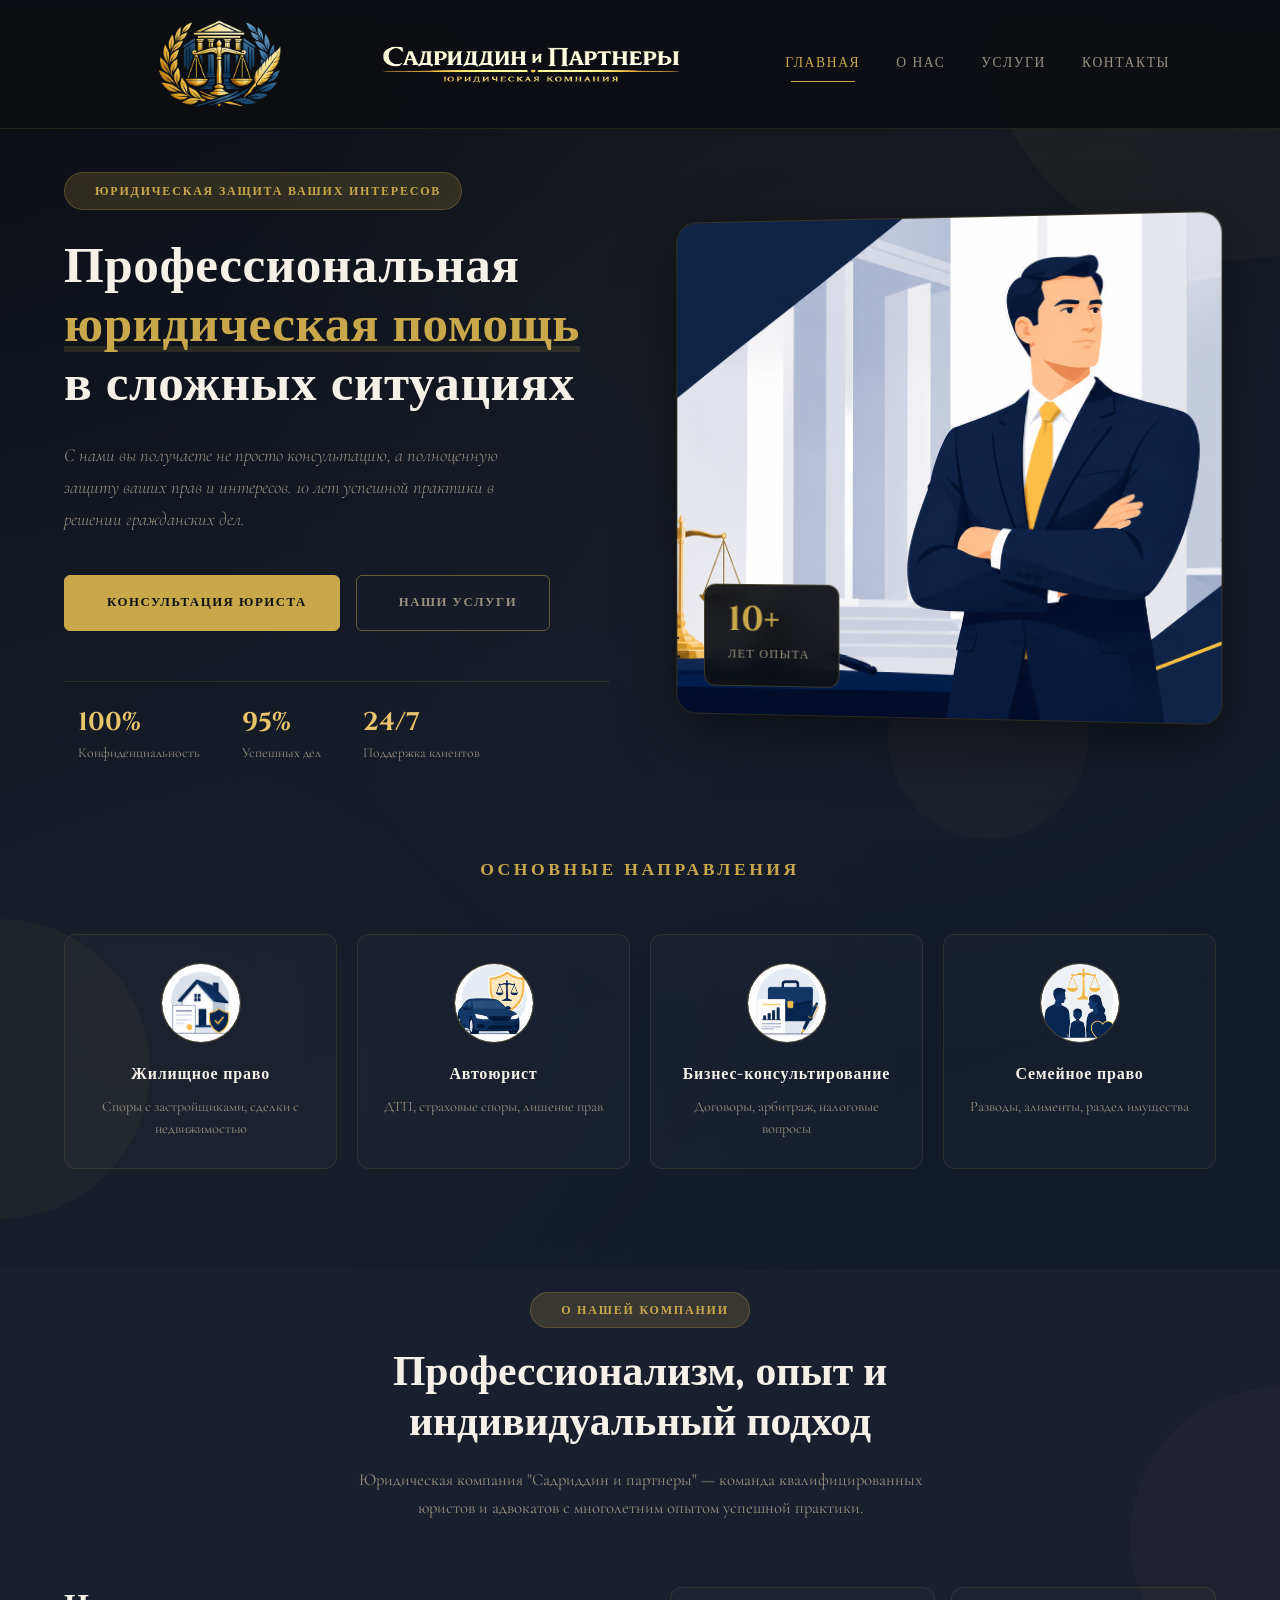
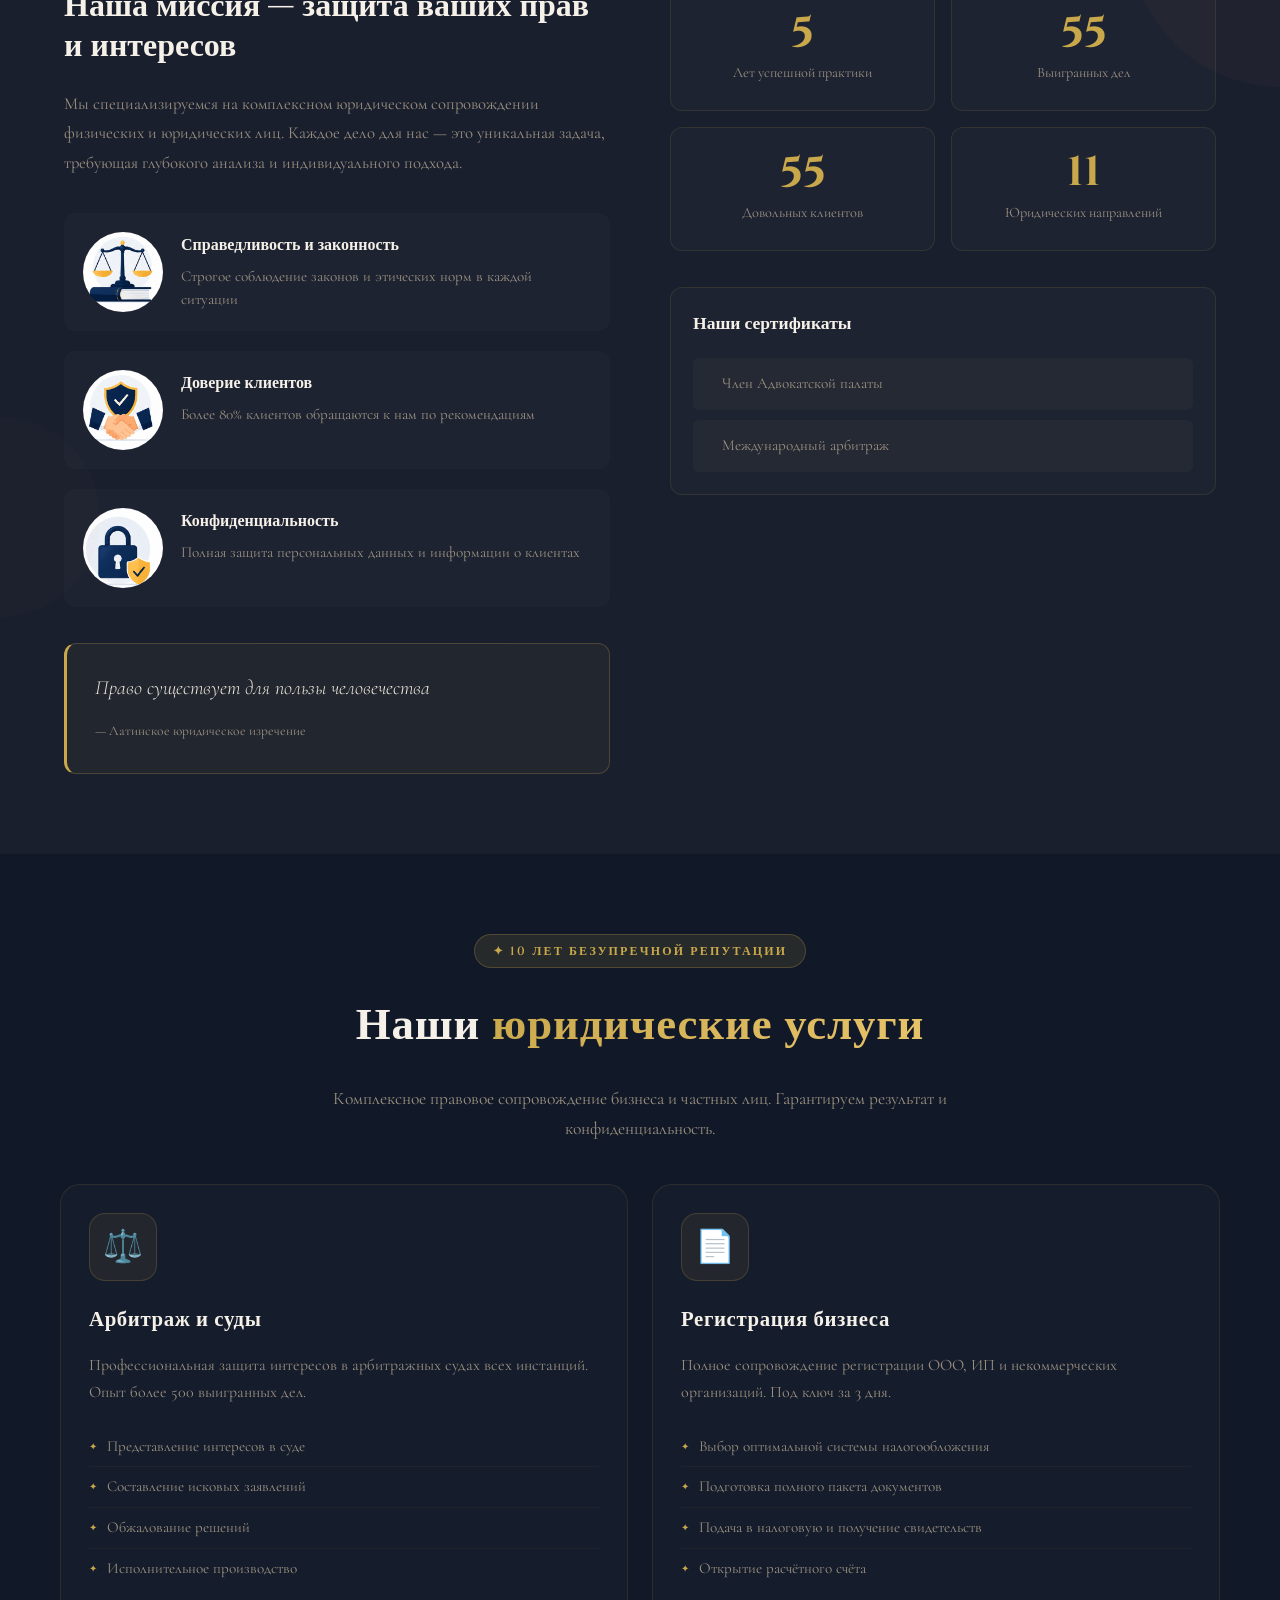
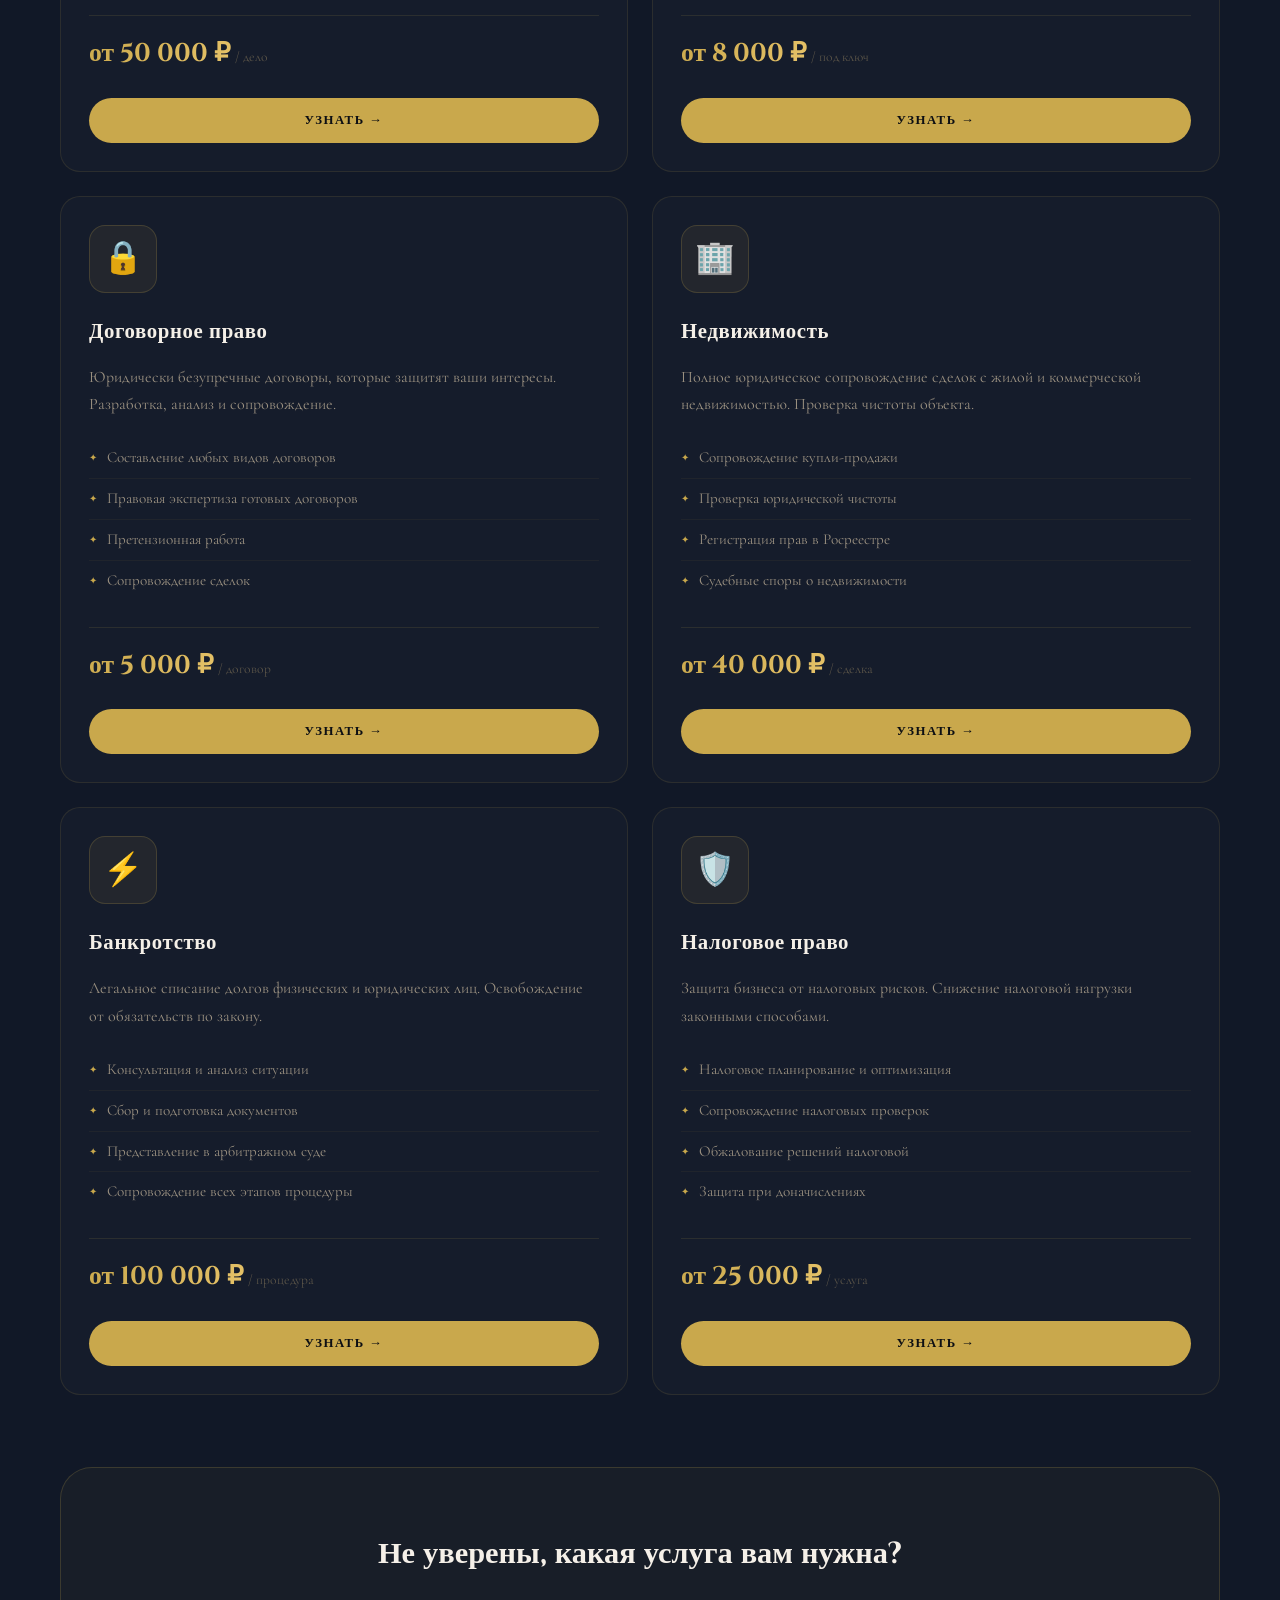
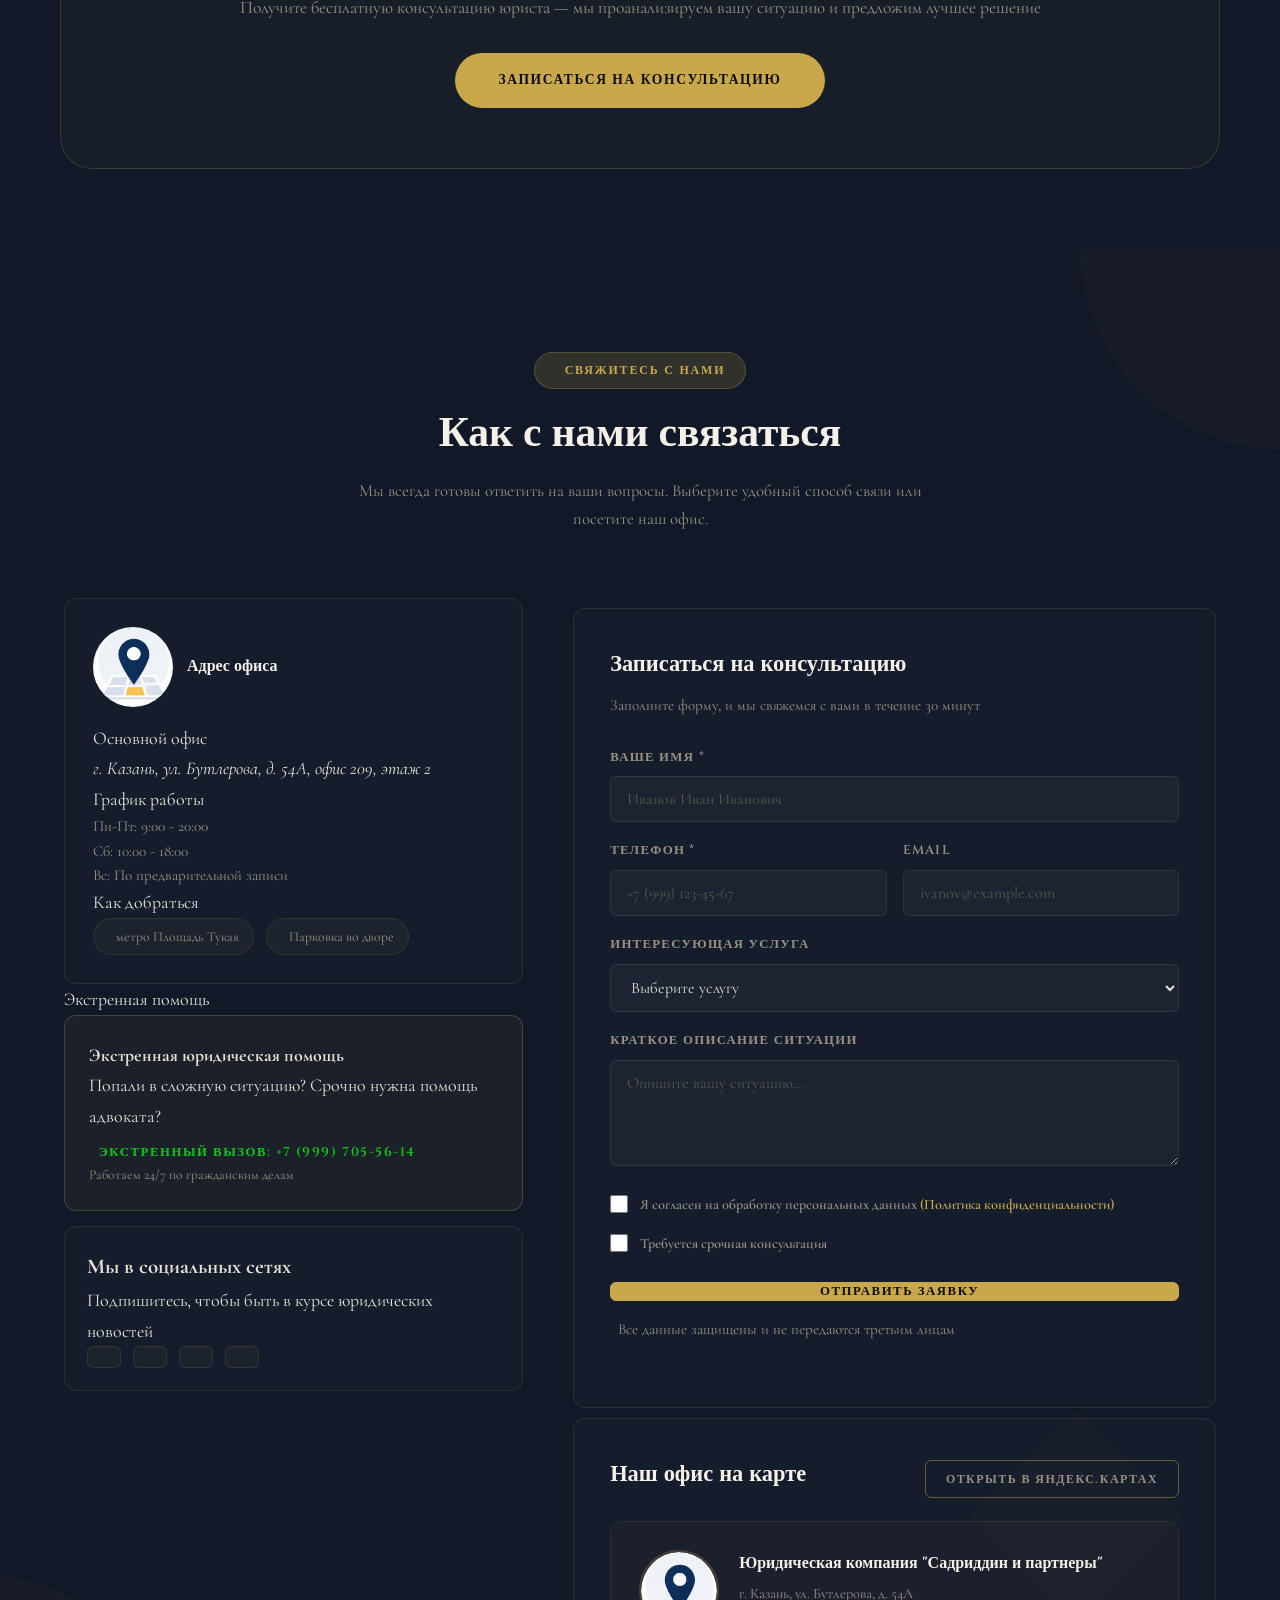
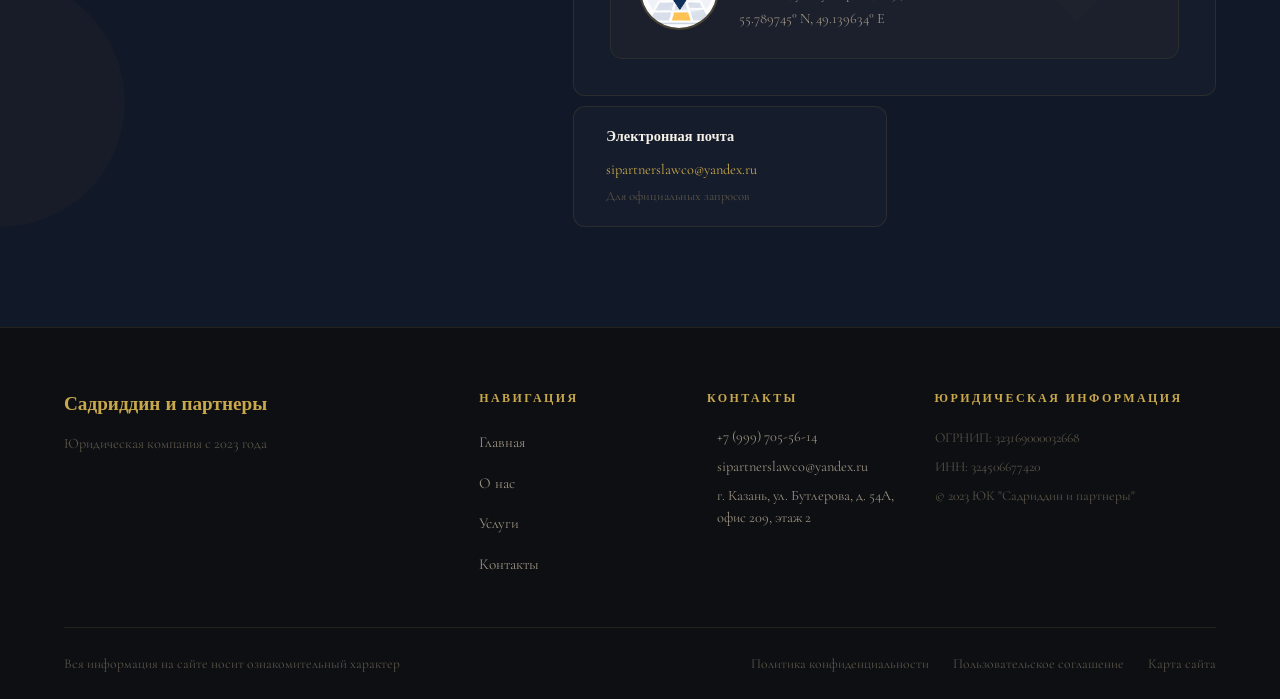
==== index.html @ a5f7e6eb "first commit" ====
<!DOCTYPE html>
<html lang="ru">
<head>
    <meta charset="UTF-8">
    <meta name="viewport" content="width=device-width, initial-scale=1.0">
    <title>Садриддин и партнеры</title>
    <link rel="stylesheet" href="styles/styles3.css">
     <link rel="stylesheet" href="styles/styles4.css">
    <link rel="icon" href="assets/favicon.ico">
</head>
<body>
    <header class="header">
        <nav class="nav">
           <a href="#home"> <img src="images/logo/logo1.1.png" class="logo" alt="Логотип"></a>
           <img src="images/logo/logo_text.png" class="logo_text" alt="logo"> 
           <ul class="nav__list">
                <li><a href="#home">Главная</a></li>
                <li><a href="#about">О нас</a></li>
                <li><a href="#services">Услуги</a></li>
                <li><a href="#contact">Контакты</a></li>
            </ul>
        </nav>
    </header>



    <!-- Hero Section для юридических услуг -->
<section class="hero" id="home">
    <div class="container">
        <div class="hero__content">
            <!-- Левая колонка: Текст и CTA -->
            <div class="hero__text">
                <span class="hero__badge">
                    <i class="fas fa-balance-scale"></i>
                    Юридическая защита ваших интересов
                </span>
                
                <h1 class="hero__title">
                    Профессиональная
                    <span class="highlight-text">юридическая помощь</span>
                    в сложных ситуациях
                </h1>
                
                <p class="hero__description">
                    С нами вы получаете не просто консультацию, а полноценную защиту ваших прав и интересов. 
                    10 лет успешной практики в решении гражданских дел.
                </p>
                
                <div class="hero__cta">
                    <a href="#contacts_form" class="btn btn--primary btn--large">
                        <i class="fas fa-phone-alt"></i>
                        Консультация юриста
                    </a>
                    <a href="#services" class="btn btn--outline btn--large">
                        <i class="fas fa-file-contract"></i>
                        Наши услуги
                    </a>
                </div>
                
                <div class="hero__trust">
                    <div class="trust-item">
                        <i class="fas fa-shield-alt trust-icon"></i>
                        <div>
                            <span class="trust-number">100%</span>
                            <span class="trust-text">Конфиденциальность</span>
                        </div>
                    </div>
                    <div class="trust-item">
                        <i class="fas fa-gavel trust-icon"></i>
                        <div>
                            <span class="trust-number">95%</span>
                            <span class="trust-text">Успешных дел</span>
                        </div>
                    </div>
                    <div class="trust-item">
                        <i class="fas fa-user-tie trust-icon"></i>
                        <div>
                            <span class="trust-number">24/7</span>
                            <span class="trust-text">Поддержка клиентов</span>
                        </div>
                    </div>
                </div>
            </div>
            
            <!-- Правая колонка: Изображение или видео -->
            <div class="hero__visual">
                <div class="hero__image-container">
                    <!-- Декоративный элемент -->
                    <!-- <div class="legal-badge">
                        <i class="fas fa-gavel"></i>
                    </div> -->
                    
                    <!-- Основное изображение -->
                    <img src="images/main_1.png" alt="Профессиональный юрист" class="hero__image">
                    
                    <!-- Статистика в карточках -->
                    <div class="stats-card">
                        <div class="stats-card__content">
                            <span class="stats-number">10+</span>
                            <span class="stats-text">Лет опыта</span>
                        </div>
                    </div>
                </div>
            </div>
        </div>
        
        <!-- Специализации в нижней части hero -->
        <div class="specializations">
            <h3 class="specializations__title">Основные направления</h3>
            <div class="specializations__grid">
                <div class="specialization-card">
                    <div class="specialization-icon">
                        <img  src="icons/icon1.png" style="width: 80px; height: 80px; border-radius: 50%; object-fit: cover;"></img>
                    </div>
                    <h4>Жилищное право</h4>
                    <p>Споры с застройщиками, сделки с недвижимостью</p>
                </div>
                
                <div class="specialization-card">
                    <div class="specialization-icon">
                        <img  src="icons/car.png" style="width: 80px; height: 80px; border-radius: 50%; object-fit: cover;"></img>
                    </div>
                    <h4>Автоюрист</h4>
                    <p>ДТП, страховые споры, лишение прав</p>
                </div>
                
                <div class="specialization-card">
                    <div class="specialization-icon">
                        <img  src="icons/buss.png" style="width: 80px; height: 80px; border-radius: 50%; object-fit: cover;"></img>
                    </div>
                    <h4>Бизнес-консультирование</h4>
                    <p>Договоры, арбитраж, налоговые вопросы</p>
                </div>
                
                <div class="specialization-card">
                    <div class="specialization-icon">
                        <img  src="icons/family.png" style="width: 80px; height: 80px; border-radius: 50%; object-fit: cover;"></img>
                    </div>
                    <h4>Семейное право</h4>
                    <p>Разводы, алименты, раздел имущества</p>
                </div>
            </div>
        </div>
    </div>
    
    <!-- Декоративные элементы -->
    <div class="hero__decor">
        <div class="decor-element decor-1"></div>
        <div class="decor-element decor-2"></div>
        <div class="decor-element decor-3"></div>
    </div>
</section>


<!-- О нас -->
<section class="about" id="about">
    <div class="container">
        <!-- Заголовок секции -->
        <div class="section-header">
            <span class="section-subtitle">
                <i class="fas fa-user-tie"></i>
                О нашей компании
            </span>
            <h2 class="section-title2">Профессионализм, опыт и индивидуальный подход</h2>
            <p class="section-description">
                Юридическая компания "Садриддин и партнеры" — команда квалифицированных юристов и адвокатов с многолетним опытом успешной практики.
            </p>
        </div>

        <div class="about__content">
            <!-- Левая колонка: Текст и преимущества -->
            <div class="about__text">
                <h3 class="about__title">Наша миссия — защита ваших прав и интересов</h3>
                
                <p class="about__description">
                    Мы специализируемся на комплексном юридическом сопровождении физических и юридических лиц. 
                    Каждое дело для нас — это уникальная задача, требующая глубокого анализа и индивидуального подхода.
                </p>
                
                <div class="about__mission">
                    <div class="mission-item">
                        <img  src="icons/book1.png" style="width: 80px; height: 80px; border-radius: 50%; object-fit: cover;"></img>
                        <div>
                            <h4>Справедливость и законность</h4>
                            <p>Строгое соблюдение законов и этических норм в каждой ситуации</p>
                        </div>
                    </div>
                    
                    <div class="mission-item">
                        <img  src="icons/hands.png" style="width: 80px; height: 80px; border-radius: 50%; object-fit: cover;"></img>
                        <div>
                            <h4>Доверие клиентов</h4>
                            <p>Более 80% клиентов обращаются к нам по рекомендациям</p>
                        </div>
                    </div>
                    
                    <div class="mission-item">
                        <img  src="icons/conf.png" style="width: 80px; height: 80px; border-radius: 50%; object-fit: cover;"></img>
                        <div>
                            <h4>Конфиденциальность</h4>
                            <p>Полная защита персональных данных и информации о клиентах</p>
                        </div>
                    </div>
                </div>
                
                <div class="about__quote">
                    <div class="quote-content">
                        <i class="fas fa-quote-left quote-icon"></i>
                        <p>Право существует для пользы человечества</p>
                        <span class="quote-author">— Латинское юридическое изречение</span>
                    </div>
                </div>
            </div>
            
            <!-- Правая колонка: Статистика и достижения -->
            <div class="about__stats">
                <div class="stats-grid">
                    <div class="stat-card">
                        <div class="stat-number" data-count="10">0</div>
                        <div class="stat-text">Лет успешной практики</div>
                        <div class="stat-icon">
                            <i class="fas fa-calendar-alt"></i>
                        </div>
                    </div>
                    
                    <div class="stat-card">
                        <div class="stat-number" data-count="100">0</div>
                        <div class="stat-text">Выигранных дел</div>
                        <div class="stat-icon">
                            <i class="fas fa-trophy"></i>
                        </div>
                    </div>
                    
                    <div class="stat-card">
                        <div class="stat-number" data-count="100">0</div>
                        <div class="stat-text">Довольных клиентов</div>
                        <div class="stat-icon">
                            <i class="fas fa-users"></i>
                        </div>
                    </div>
                    
                    <div class="stat-card">
                        <div class="stat-number" data-count="20">0</div>
                        <div class="stat-text">Юридических направлений</div>
                        <div class="stat-icon">
                            <i class="fas fa-balance-scale"></i>
                        </div>
                    </div>
                </div>
                
                <!-- Сертификаты -->
                <div class="certificates">
                    <h3 class="certificates-title">Наши сертификаты</h3>
                    <div class="certificates-list">
                        <div class="certificate">
                            <i class="fas fa-award"></i>
                            <span>Член Адвокатской палаты</span>
                        </div>
                        <div class="certificate">
                            <i class="fas fa-certificate"></i>
                            <span>Международный арбитраж</span>
                        </div>
                    </div>
                </div>
            </div>
        </div>
        
    
    <!-- Декоративные элементы -->
    <div class="about__decor">
        <div class="decor-element decor-4"></div>
        <div class="decor-element decor-5"></div>
    </div>
</section>

<section class="services-section1" id="services">
    <div class="section-header1">
        <div class="section-tag1">✦ 10 лет безупречной репутации</div>
        <h2 class="section-title1">Наши <span>юридические услуги</span></h2>
        <p class="section-description1">Комплексное правовое сопровождение бизнеса и частных лиц. Гарантируем результат и конфиденциальность.</p>
    </div>

    <div class="services-grid1">
        
        <!-- Услуга 1: Арбитраж и суды -->
        <div class="service-card1">
            <div class="service-icon1">⚖️</div>
            <h3 class="service-title1">Арбитраж и суды</h3>
            <p class="service-description1">Профессиональная защита интересов в арбитражных судах всех инстанций. Опыт более 500 выигранных дел.</p>
            
            <ul class="service-features1">
                <li>Представление интересов в суде</li>
                <li>Составление исковых заявлений</li>
                <li>Обжалование решений</li>
                <li>Исполнительное производство</li>
            </ul>
            
            <div class="service-price1">
                <span class="price-value1">от 50 000 ₽</span>
                <span class="price-period1"> / дело</span>
            </div>
            
            <button class="service-btn1" data-service="arbitrage">Узнать →</button>
        </div>

        <!-- Услуга 2: Регистрация бизнеса -->
        <div class="service-card1">
            <div class="service-icon1">📄</div>
            <h3 class="service-title1">Регистрация бизнеса</h3>
            <p class="service-description1">Полное сопровождение регистрации ООО, ИП и некоммерческих организаций. Под ключ за 3 дня.</p>
            
            <ul class="service-features1">
                <li>Выбор оптимальной системы налогообложения</li>
                <li>Подготовка полного пакета документов</li>
                <li>Подача в налоговую и получение свидетельств</li>
                <li>Открытие расчётного счёта</li>
            </ul>
            
            <div class="service-price1">
                <span class="price-value1">от 8 000 ₽</span>
                <span class="price-period1"> / под ключ</span>
            </div>
            
            <button class="service-btn1" data-service="business">Узнать →</button>
        </div>

        <!-- Услуга 3: Договорное право -->
        <div class="service-card1">
            <div class="service-icon1">🔒</div>
            <h3 class="service-title1">Договорное право</h3>
            <p class="service-description1">Юридически безупречные договоры, которые защитят ваши интересы. Разработка, анализ и сопровождение.</p>
            
            <ul class="service-features1">
                <li>Составление любых видов договоров</li>
                <li>Правовая экспертиза готовых договоров</li>
                <li>Претензионная работа</li>
                <li>Сопровождение сделок</li>
            </ul>
            
            <div class="service-price1">
                <span class="price-value1">от 5 000 ₽</span>
                <span class="price-period1"> / договор</span>
            </div>
            
            <button class="service-btn1" data-service="contract">Узнать →</button>
        </div>

        <!-- Услуга 4: Недвижимость -->
        <div class="service-card1">
            <div class="service-icon1">🏢</div>
            <h3 class="service-title1">Недвижимость</h3>
            <p class="service-description1">Полное юридическое сопровождение сделок с жилой и коммерческой недвижимостью. Проверка чистоты объекта.</p>
            
            <ul class="service-features1">
                <li>Сопровождение купли-продажи</li>
                <li>Проверка юридической чистоты</li>
                <li>Регистрация прав в Росреестре</li>
                <li>Судебные споры о недвижимости</li>
            </ul>
            
            <div class="service-price1">
                <span class="price-value1">от 40 000 ₽</span>
                <span class="price-period1"> / сделка</span>
            </div>
            
            <button class="service-btn1" data-service="property">Узнать →</button>
        </div>

        <!-- Услуга 5: Банкротство -->
        <div class="service-card1">
            <div class="service-icon1">⚡</div>
            <h3 class="service-title1">Банкротство</h3>
            <p class="service-description1">Легальное списание долгов физических и юридических лиц. Освобождение от обязательств по закону.</p>
            
            <ul class="service-features1">
                <li>Консультация и анализ ситуации</li>
                <li>Сбор и подготовка документов</li>
                <li>Представление в арбитражном суде</li>
                <li>Сопровождение всех этапов процедуры</li>
            </ul>
            
            <div class="service-price1">
                <span class="price-value1">от 100 000 ₽</span>
                <span class="price-period1"> / процедура</span>
            </div>
            
            <button class="service-btn1" data-service="bankruptcy">Узнать →</button>
        </div>

        <!-- Услуга 6: Налоговое право -->
        <div class="service-card1">
            <div class="service-icon1">🛡️</div>
            <h3 class="service-title1">Налоговое право</h3>
            <p class="service-description1">Защита бизнеса от налоговых рисков. Снижение налоговой нагрузки законными способами.</p>
            
            <ul class="service-features1">
                <li>Налоговое планирование и оптимизация</li>
                <li>Сопровождение налоговых проверок</li>
                <li>Обжалование решений налоговой</li>
                <li>Защита при доначислениях</li>
            </ul>
            
            <div class="service-price1">
                <span class="price-value1">от 25 000 ₽</span>
                <span class="price-period1"> / услуга</span>
            </div>
            
            <button class="service-btn1" data-service="tax">Узнать →</button>
        </div>
    </div>

    <!-- CTA Блок -->
    <div class="cta-block1">
        <h3 class="cta-title1">Не уверены, какая услуга вам нужна?</h3>
        <p class="cta-text1">Получите бесплатную консультацию юриста — мы проанализируем вашу ситуацию и предложим лучшее решение</p>
        <a href="#contacts_form" class="cta-button1">Записаться на консультацию</a>
    </div>
</section>


<!-- Контакты -->
<section class="contacts" id="contact">
    <div class="container">
        <!-- Заголовок секции -->
        <div class="section-header">
            <span class="section-subtitle">
                <i class="fas fa-map-marker-alt"></i>
                Свяжитесь с нами
            </span>
            <h2 class="section-title2">Как с нами связаться</h2>
            <p class="section-description">
                Мы всегда готовы ответить на ваши вопросы. Выберите удобный способ связи или посетите наш офис.
            </p>
        </div>

        <div class="contacts__grid">
            <!-- Левая колонка: Информация -->
            <div class="contacts__info">
                <div class="contact-card">
                    <div class="contact-card__header">
                     <img  src="icons/addr.png" style="width: 80px; height: 80px; border-radius: 50%; object-fit: cover;"></img>
                        <h3>Адрес офиса</h3>
                    </div>
                    <div class="contact-card__body">
                        <div class="contact-item">
                            <span class="contact-label">Основной офис</span>
                            <address class="contact-value">
                                г. Казань, ул. Бутлерова, д. 54А, офис 209, этаж 2
                            </address>
                        </div>
                        <div class="contact-item">
                            <span class="contact-label">График работы</span>
                            <div class="contact-value">
                                <p>Пн-Пт: 9:00 - 20:00</p>
                                <p>Сб: 10:00 - 18:00</p>
                                <p>Вс: По предварительной записи</p>
                            </div>
                        </div>
                        <div class="contact-item">
                            <span class="contact-label">Как добраться</span>
                            <div class="contact-transport">
                                <span class="transport-item">
                                    <i class="fas fa-subway"></i> метро Площадь Тукая
                                </span>
                                <span class="transport-item">
                                    <i class="fas fa-car"></i> Парковка во дворе
                                </span>
                            </div>
                        </div>
                    </div>
                </div>

                Экстренная помощь
                <div class="emergency-card">
                    <div class="emergency-icon">
                        <i class="fas fa-exclamation-triangle"></i>
                    </div>
                    <div class="emergency-content">
                        <h4>Экстренная юридическая помощь</h4>
                        <p>Попали в сложную ситуацию? Срочно нужна помощь адвоката?</p>
                        <a href="tel:+79161234567" class="btn btn--emergency">
                            <i class="fas fa-phone"></i>
                            Экстренный вызов: +7 (999) 705-56-14
                        </a>
                        <p class="emergency-note">Работаем 24/7 по гражданским делам</p>
                    </div>
                </div>

                <!-- Социальные сети -->
                <div class="social-card">
                    <h3>Мы в социальных сетях</h3>
                    <p>Подпишитесь, чтобы быть в курсе юридических новостей</p>
                    <div class="social-links">
                        <a href="#" class="social-link" aria-label="ВКонтакте">
                            <i class="fab fa-vk"></i>
                        </a>
                        <a href="#" class="social-link" aria-label="Telegram">
                            <i class="fab fa-telegram"></i>
                        </a>
                        <a href="#" class="social-link" aria-label="WhatsApp">
                            <i class="fab fa-whatsapp"></i>
                        </a>
                        <a href="#" class="social-link" aria-label="YouTube">
                            <i class="fab fa-youtube"></i>
                        </a>
                    </div>
                </div>
            </div>

            <!-- Правая колонка: Форма -->
            <div class="contacts__form" id="contacts_form">
                <div class="form-card">
                    <div class="form-header">
                        <h3>Записаться на консультацию</h3>
                        <p>Заполните форму, и мы свяжемся с вами в течение 30 минут</p>
                    </div>
                    
                    <form id="consultation-form" class="consultation-form">
                        <div class="form-group">
                            <label for="name">Ваше имя *</label>
                            <input type="text" id="name" name="name" required 
                                   placeholder="Иванов Иван Иванович">
                            <i class="fas fa-user input-icon"></i>
                        </div>
                        
                        <div class="form-row">
                            <div class="form-group">
                                <label for="phone">Телефон *</label>
                                <input type="tel" id="phone" name="phone" required 
                                       placeholder="+7 (999) 123-45-67">
                                <i class="fas fa-phone input-icon"></i>
                            </div>
                            
                            <div class="form-group">
                                <label for="email">Email</label>
                                <input type="email" id="email" name="email" 
                                       placeholder="ivanov@example.com">
                                <i class="fas fa-envelope input-icon"></i>
                            </div>
                        </div>
                        
                        <div class="form-group">
                            <label for="service">Интересующая услуга</label>
                            <select id="service" name="service">
                                <option value="">Выберите услугу</option>
                                <option value="civil">Гражданские дела</option>
                                <option value="arbitration">Арбитражные споры</option>
                                <option value="family">Семейные споры</option>
                                <option value="property">Недвижимость</option>
                                <option value="business">Бизнес-консультирование</option>
                            </select>
                            <i class="fas fa-chevron-down input-icon"></i>
                        </div>
                        
                        <div class="form-group">
                            <label for="message">Краткое описание ситуации</label>
                            <textarea id="message" name="message" rows="4" 
                                      placeholder="Опишите вашу ситуацию..."></textarea>
                            <i class="fas fa-comment input-icon"></i>
                        </div>
                        
                        <div class="form-group checkbox-group">
                            <input type="checkbox" id="privacy" name="privacy" required>
                            <label for="privacy">
                                Я согласен на обработку персональных данных
                                <a href="/privacy">(Политика конфиденциальности)</a>
                            </label>
                        </div>
                        
                        <div class="form-group checkbox-group">
                            <input type="checkbox" id="urgent" name="urgent">
                            <label for="urgent">Требуется срочная консультация</label>
                        </div>
                        
                        <button type="submit" class="btn btn--primary btn--block">
                            <i class="fas fa-paper-plane"></i>
                            Отправить заявку
                        </button>
                        
                        <p class="form-note">
                            <i class="fas fa-shield-alt"></i>
                            Все данные защищены и не передаются третьим лицам
                        </p>
                    </form>
                </div>

                <!-- Карта -->
                <div class="map-card">
                    <div class="map-header">
                        <h3>Наш офис на карте</h3>
                        <button class="btn btn--outline btn--small" id="open-map">
                            <!-- <i class="fas fa-external-link-alt" ></i> -->
                            <a id="yaMapLink"> Открыть в Яндекс.Картах</a>
                            
                        </button>
                    </div>
                    <div class="map-container">
                        <!-- Здесь будет интеграция с картами -->
                        <div class="map-placeholder">
                            <div class="map-marker">
                                <img  src="icons/addr.png" style="width: 80px; height: 80px; border-radius: 50%; object-fit: cover;"></img>
                            </div>
                            <div class="map-info">
                                <h4>Юридическая компания "Садриддин и партнеры"</h4>
                                <p>г. Казань, ул. Бутлерова, д. 54А</p>
                                <p class="map-coords">55.789745° N, 49.139634° E</p>
                            </div>
                        </div>
                    </div>
                </div>

                <!-- Дополнительные контакты -->
                <div class="additional-contacts">
                    <div class="additional-contact">
                        <i class="fas fa-envelope-open-text"></i>
                        <div>
                            <h4>Электронная почта</h4>
                            <a href="mailto:sipartnerslawco@yandex.ru">sipartnerslawco@yandex.ru</a>
                            <p>Для официальных запросов</p>
                        </div>
                    </div>
                    <!-- <div class="additional-contact">
                        <i class="fas fa-fax"></i>
                        <div>
                            <h4>Факс</h4>
                            <span>+7 (495) 123-45-68</span>
                            <p>Для юридических документов</p>
                        </div>
                    </div> jaskrciz3r70 -->
                </div>
            </div>
        </div>


    <!-- Декоративные элементы -->
    <div class="contacts__decor">
        <div class="decor-circle decor-6"></div>
        <div class="decor-circle decor-7"></div>
        <div class="decor-square decor-8"></div>
    </div>
</section>

<!-- Футер -->
<footer class="footer">
    <div class="container">
        <div class="footer__content">
            <div class="footer__logo">
                <a href="/" class="section-title">Садриддин и партнеры</a>
                <p>Юридическая компания с 2023 года</p>
            </div>
            
            <div class="footer__nav">
                <h4>Навигация</h4>
                <ul>
                    <li><a href="#home">Главная</a></li>
                    <li><a href="#about">О нас</a></li>
                    <li><a href="#services">Услуги</a></li>
                    <!-- <li><a href="#reviews">Отзывы</a></li> -->
                    <li><a href="#contact">Контакты</a></li>
                </ul>
            </div>
            
            <div class="footer__contact">
                <h4>Контакты</h4>
                <p><i class="fas fa-phone"></i> +7 (999) 705-56-14</p>
                <p><i class="fas fa-envelope"></i> sipartnerslawco@yandex.ru</p>
                <p><i class="fas fa-map-marker-alt"></i>  г. Казань, ул. Бутлерова, д. 54А, офис 209, этаж 2</p>
            </div>
            
            <div class="footer__legal">
                <h4>Юридическая информация</h4>
                <p>ОГРНИП: 323169000032668</p>
                <p>ИНН: 324506677420</p>
                <p>© 2023 ЮК "Садриддин и партнеры"</p>
            </div>
        </div>
        
        <div class="footer__bottom">
            <p>Вся информация на сайте носит ознакомительный характер</p>
            <div class="footer__links">
                <a href="/privacy">Политика конфиденциальности</a>
                <a href="/agreement">Пользовательское соглашение</a>
                <a href="/sitemap">Карта сайта</a>
            </div>
        </div>
    </div>
</footer>

<!-- Кнопка "Наверх" -->
<button class="scroll-top" id="scrollTop" aria-label="Наверх">

    <i class="fas fa-chevron-up"> <img class="imgUp" src="icons/up1.png" alt="up"> </i>
</button>

<!-- Всплывающее окно подтверждения -->
<div class="modal" id="successModal">
    <div class="modal__content">
        <div class="modal__header">
            <div class="modal-icon success">
                <i class="fas fa-check-circle"></i>
            </div>
            <h3>Заявка отправлена!</h3>
            <button class="modal-close" id="closeModal">
                <i class="fas fa-times"></i>
            </button>
        </div>
        <div class="modal__body">
            <p>Мы свяжемся с вами в течение 30 минут.</p>
            <p>Номер вашей заявки: <strong>#202312345</strong></p>
        </div>
        <div class="modal__footer">
            <button class="btn btn--primary" id="closeModalBtn">Хорошо</button>
        </div>
    </div>
</div>


<div id="modal1" class="modal1">
    <div class="modal-content1">
        <div class="modal-header1">
            <h2 id="modal-title1">⚖️ Арбитраж и суды</h2>
            <button class="close-modal1" id="closeModalBtn1">&times;</button>
        </div>
        <div class="modal-body1" id="modal-body1">
            <!-- Содержимое подставляется из JavaScript -->
        </div>
    </div>
</div>


<script src="js/jscript2.js"></script>
<script src="js/jscrips.js"></script>





</body>
</html>
---- styles/styles3.css ----
/* ===== PREQUEL-ERA LEGAL — DESIGN SYSTEM ===== */
/* Aesthetic: Galactic Senate meets Classical Rome
   Deep obsidian | Aged parchment | Imperial gold
   Typography: Cinzel (display) + Cormorant Garamond (body) */

@import url('https://fonts.googleapis.com/css2?family=Cinzel:wght@400;600;700;900&family=Cormorant+Garamond:ital,wght@0,300;0,400;0,500;0,600;1,300;1,400&display=swap');

/* ===== CSS VARIABLES ===== */
:root {
  --obsidian:      #0d0f13;
  --deep-navy:     #111827;
  --charcoal:      #1a1f2e;
  --slate:         #252d3d;
  --mid-slate:     #2e3a50;

  --gold:          #c9a84c;
  --gold-bright:   #e8c46a;
  --gold-dim:      #8a6f32;
  --gold-glow:     rgba(201,168,76,0.18);

  --parchment:     #f5f0e8;
  --cream:         #ede8dc;
  --warm-white:    #f9f7f3;
  --text-main:     #e8e2d6;
  --text-muted:    #9a9080;
  --text-faint:    #5a5448;

  --border-subtle: rgba(201,168,76,0.12);
  --border-mid:    rgba(201,168,76,0.25);
  --border-strong: rgba(201,168,76,0.45);

  --font-display:  'Cinzel', serif;
  --font-body:     'Cormorant Garamond', serif;

  --radius-sm:  6px;
  --radius-md:  12px;
  --radius-lg:  20px;
  --radius-xl:  32px;

  --shadow-gold: 0 8px 30px rgba(201,168,76,0.15);
  --shadow-deep: 0 20px 60px rgba(0,0,0,0.5);
}

/* ===== RESET & BASE ===== */
*, *::before, *::after {
  margin: 0; padding: 0;
  box-sizing: border-box;
}

html { scroll-behavior: smooth; }

body {
  font-family: var(--font-body);
  font-size: 18px;
  line-height: 1.7;
  color: var(--text-main);
  background-color: var(--deep-navy);
  overflow-x: hidden;
}

.container {
  width: 100%;
  max-width: 1200px;
  margin: 0 auto;
  padding: 0 24px;
}

a { text-decoration: none; }
img { max-width: 100%; }

/* ===== HEADER ===== */
.header {
  position: fixed;
  top: 0; left: 0; width: 100%;
  z-index: 1000;
  background: rgba(13,15,19,0.92);
  backdrop-filter: blur(16px);
  -webkit-backdrop-filter: blur(16px);
  border-bottom: 1px solid var(--border-subtle);
  transition: all 0.4s ease;
  animation: fadeInDown 0.6s ease-out;
}

.header.scrolled {
  background: rgba(13,15,19,0.98);
  border-bottom-color: var(--border-mid);
  box-shadow: 0 4px 30px rgba(0,0,0,0.4);
}

.nav {
  display: flex;
  justify-content: space-around;
  align-items: center;
  padding: 14px 0;
  transition: padding 0.3s ease;
}

.header.scrolled .nav { padding: 10px 0; }

.logo {
  width: 150px; height: 100px;
  display: flex;
  align-items: flex-end;
  text-decoration: none;
  color: var(--gold);
  font-family: var(--font-display);
  font-weight: 700;
  font-size: 1.5rem;
  transition: all 0.3s ease;
  position: relative;
  padding: 5px 0;
  margin-left: 100px;
}

.logo:hover { opacity: 0.85; transform: translateY(-2px); }

.logo::after {
  content: '';
  position: absolute;
  bottom: 0; left: 0;
  width: 0; height: 1px;
  background: var(--gold);
  transition: width 0.3s ease;
}
.logo:hover::after { width: 100%; }

.logo_text { width: 300px; height: 40px; filter: brightness(1.1) sepia(0.2); }

/* ===== NAV ===== */
.nav__list {
  display: flex;
  list-style: none;
  gap: 0.25rem;
  align-items: center;
  margin-right: 50px;
}

.nav__list a {
  text-decoration: none;
  color: var(--text-muted);
  font-family: var(--font-display);
  font-weight: 400;
  font-size: 0.85rem;
  letter-spacing: 0.12em;
  text-transform: uppercase;
  padding: 8px 16px;
  border-radius: var(--radius-sm);
  transition: all 0.3s ease;
  display: block;
  position: relative;
}

.nav__list a:hover {
  color: var(--gold-bright);
  background: var(--gold-glow);
}

.nav__list a::after {
  content: '';
  position: absolute;
  bottom: 2px; left: 50%;
  transform: translateX(-50%);
  width: 0; height: 1px;
  background: var(--gold);
  transition: width 0.3s ease;
}
.nav__list a:hover::after { width: 60%; }

.nav__list a.active { color: var(--gold); }
.nav__list a.active::after { width: 60%; }

/* ===== HAMBURGER ===== */
.hamburger {
  display: none;
  flex-direction: column;
  justify-content: space-between;
  width: 28px; height: 18px;
  background: transparent;
  border: none;
  cursor: pointer;
  padding: 0; z-index: 10;
}

.hamburger__line {
  display: block;
  width: 100%; height: 1.5px;
  background: var(--gold);
  border-radius: 2px;
  transition: all 0.3s ease;
  transform-origin: center;
}

.hamburger.active .hamburger__line:nth-child(1) { transform: translateY(8px) rotate(45deg); }
.hamburger.active .hamburger__line:nth-child(2) { opacity: 0; }
.hamburger.active .hamburger__line:nth-child(3) { transform: translateY(-8px) rotate(-45deg); }

/* ===== MOBILE MENU ===== */
.mobile-menu {
  position: fixed;
  top: 0; left: 0; width: 100%; height: 100vh;
  background: rgba(13,15,19,0.98);
  backdrop-filter: blur(20px);
  z-index: 999;
  transform: translateX(100%);
  transition: transform 0.4s cubic-bezier(0.4,0,0.2,1);
  display: flex;
  flex-direction: column;
  padding: 100px 30px 40px;
  border-left: 1px solid var(--border-mid);
}

.mobile-menu.active { transform: translateX(0); }

.mobile-nav { margin-top: 40px; }

.mobile-nav__list {
  list-style: none;
  display: flex;
  flex-direction: column;
  gap: 0.75rem;
}

.mobile-nav__item {
  opacity: 0;
  transform: translateY(16px);
  transition: all 0.3s ease;
}

.mobile-menu.active .mobile-nav__item { opacity: 1; transform: translateY(0); }
.mobile-menu.active .mobile-nav__item:nth-child(1) { transition-delay: 0.1s; }
.mobile-menu.active .mobile-nav__item:nth-child(2) { transition-delay: 0.15s; }
.mobile-menu.active .mobile-nav__item:nth-child(3) { transition-delay: 0.2s; }
.mobile-menu.active .mobile-nav__item:nth-child(4) { transition-delay: 0.25s; }

.mobile-nav__link {
  display: flex;
  align-items: center;
  text-decoration: none;
  color: var(--text-muted);
  font-family: var(--font-display);
  font-size: 0.9rem;
  letter-spacing: 0.12em;
  text-transform: uppercase;
  font-weight: 400;
  padding: 14px 20px;
  border-radius: var(--radius-sm);
  transition: all 0.3s ease;
  border: 1px solid transparent;
}

.mobile-nav__link:hover,
.mobile-nav__link.active {
  color: var(--gold-bright);
  border-color: var(--border-mid);
  background: var(--gold-glow);
  transform: translateX(8px);
}

.mobile-nav__link i { margin-right: 14px; width: 20px; text-align: center; }

.mobile-close {
  position: absolute;
  top: 24px; right: 20px;
  background: none; border: none;
  font-size: 1.6rem;
  color: var(--text-muted);
  cursor: pointer;
  padding: 10px; z-index: 1001;
  transition: all 0.3s ease;
}
.mobile-close:hover { color: var(--gold); transform: rotate(90deg); }

/* ===== SCROLLBAR ===== */
.mobile-menu::-webkit-scrollbar { width: 4px; }
.mobile-menu::-webkit-scrollbar-track { background: transparent; }
.mobile-menu::-webkit-scrollbar-thumb { background: var(--gold-dim); border-radius: 2px; }

/* ===== RESPONSIVE ===== */
@media screen and (max-width: 1024px) {
  .nav__list { gap: 0; }
  .nav__list a { font-size: 0.8rem; padding: 8px 12px; }
  .logo_text { width: 170px; height: 30px; }
  .logo { margin-left: 5px; }
}

@media screen and (max-width: 768px) {
  .nav__list { display: none; }
  .hamburger { margin-right: 13px; display: flex; }
  .nav { padding: 6px 0; }
  .header.scrolled .nav { padding: 10px 0; }
  .logo { font-size: 1.3rem; margin-left: 30px; width: 80px; height: 70px; }
  .logo_text { width: 200px; height: 40px; }
}

@media screen and (max-width: 480px) {
  .container { padding: 0 16px; }
  .mobile-nav__link { font-size: 0.85rem; padding: 12px 16px; }
  .mobile-menu { padding: 90px 20px 30px; }
  .logo_text { display: none; }
  .logo { width: 70px; height: 60px; margin-left: 5%; }
}

/* ===== ANIMATIONS ===== */
@keyframes fadeInDown {
  from { opacity: 0; transform: translateY(-20px); }
  to   { opacity: 1; transform: translateY(0); }
}

@keyframes fadeInUp {
  from { opacity: 0; transform: translateY(30px); }
  to   { opacity: 1; transform: translateY(0); }
}

/* ============================================================
   HERO SECTION
============================================================ */
.hero {
  position: relative;
  padding: 160px 0 100px;
  background:
    radial-gradient(ellipse at 70% 30%, rgba(201,168,76,0.06) 0%, transparent 55%),
    radial-gradient(ellipse at 10% 80%, rgba(201,168,76,0.04) 0%, transparent 50%),
    linear-gradient(160deg, #0d0f13 0%, #111827 50%, #131b2a 100%);
  color: var(--text-main);
  overflow: hidden;
  margin-top: 10px;
}

.hero__content {
  display: grid;
  grid-template-columns: 1fr 1fr;
  gap: 60px;
  align-items: center;
  position: relative;
  z-index: 2;
}

/* Badge */
.hero__badge {
  display: inline-flex;
  align-items: center;
  gap: 10px;
  background: var(--gold-glow);
  border: 1px solid var(--border-mid);
  color: var(--gold);
  padding: 8px 20px;
  border-radius: var(--radius-xl);
  font-family: var(--font-display);
  font-size: 0.75rem;
  font-weight: 600;
  letter-spacing: 0.15em;
  text-transform: uppercase;
  margin-bottom: 28px;
}

.hero__badge i { color: var(--gold-bright); }

/* Title */
.hero__title {
  font-family: var(--font-display);
  font-size: 3.2rem;
  line-height: 1.15;
  margin-bottom: 24px;
  font-weight: 700;
  color: var(--parchment);
  letter-spacing: 0.01em;
}

.highlight-text {
  color: var(--gold);
  position: relative;
  display: inline-block;
}

.highlight-text::after {
  content: '';
  position: absolute;
  bottom: 4px; left: 0;
  width: 100%; height: 6px;
  background: rgba(201,168,76,0.15);
  z-index: -1;
}

.hero__description {
  font-size: 1.15rem;
  font-weight: 300;
  line-height: 1.75;
  margin-bottom: 40px;
  color: var(--text-muted);
  max-width: 90%;
  font-style: italic;
}

/* CTA */
.hero__cta {
  display: flex;
  gap: 16px;
  margin-bottom: 50px;
  flex-wrap: wrap;
}

.btn {
  display: inline-flex;
  align-items: center;
  font-family: var(--font-display);
  font-weight: 600;
  font-size: 0.8rem;
  letter-spacing: 0.12em;
  text-transform: uppercase;
  border-radius: var(--radius-sm);
  text-decoration: none;
  transition: all 0.35s ease;
  cursor: pointer;
  color: rgba(0, 255, 21, 0.774);
}

.btn i { margin-right: 10px; }

.btn--large { padding: 16px 32px; }

.btn--primary {
  background: var(--gold);
  color: var(--obsidian);
  border: 1px solid var(--gold);
}
.btn--primary:hover {
  background: var(--gold-bright);
  border-color: var(--gold-bright);
  transform: translateY(-2px);
  box-shadow: var(--shadow-gold);
}

.btn--outline {
  background: transparent;
  border: 1px solid var(--border-strong);
  color: var(--text-muted);
}
.btn--outline:hover {
  border-color: var(--gold);
  color: var(--gold);
  background: var(--gold-glow);
  transform: translateY(-2px);
}

.btn--block { width: 100%; justify-content: center; }

.btn--small { padding: 10px 20px; font-size: 0.75rem; }

.btn--link {
  color: var(--gold);
  font-family: var(--font-display);
  font-size: 0.8rem;
  letter-spacing: 0.1em;
  text-transform: uppercase;
  display: inline-flex;
  align-items: center;
  gap: 8px;
  transition: all 0.3s ease;
}
.btn--link:hover { color: var(--gold-bright); gap: 12px; }

/* Trust bar */
.hero__trust {
  display: flex;
  gap: 28px;
  padding-top: 28px;
  border-top: 1px solid var(--border-subtle);
}

.trust-item { display: flex; align-items: center; gap: 14px; }

.trust-icon { font-size: 1.6rem; color: var(--gold); }

.trust-number {
  display: block;
  font-family: var(--font-display);
  font-size: 1.6rem;
  font-weight: 700;
  line-height: 1;
  color: var(--gold-bright);
}

.trust-text { font-size: 0.85rem; color: var(--text-muted); }

/* Hero visual */
.hero__visual { position: relative; }

.hero__image-container {
  position: relative;
  border-radius: var(--radius-lg);
  overflow: hidden;
  box-shadow: var(--shadow-deep), 0 0 0 1px var(--border-mid);
  transform: perspective(1000px) rotateY(-5deg);
  transition: transform 0.5s ease;
}
.hero__image-container:hover { transform: perspective(1000px) rotateY(0deg); }

.hero__image { width: 100%; height: 500px; object-fit: cover; display: block; }

.stats-card {
  position: absolute;
  bottom: 28px; left: 28px;
  background: rgba(13,15,19,0.92);
  border: 1px solid var(--border-mid);
  backdrop-filter: blur(12px);
  padding: 18px 24px;
  border-radius: var(--radius-md);
  min-width: 140px;
  z-index: 2;
}

.stats-number {
  display: block;
  font-family: var(--font-display);
  font-size: 2.2rem;
  font-weight: 700;
  line-height: 1;
  color: var(--gold);
}

.stats-text {
  font-size: 0.8rem;
  font-family: var(--font-display);
  font-weight: 400;
  letter-spacing: 0.1em;
  text-transform: uppercase;
  color: var(--text-muted);
}

/* Specializations */
.specializations {
  margin-top: 90px;
  position: relative;
  z-index: 2;
}

.specializations__title {
  text-align: center;
  font-family: var(--font-display);
  font-size: 1.1rem;
  font-weight: 600;
  letter-spacing: 0.2em;
  text-transform: uppercase;
  color: var(--gold);
  margin-bottom: 48px;
}

.specializations__grid {
  display: grid;
  grid-template-columns: repeat(4, 1fr);
  gap: 20px;
}

.specialization-card {
  background: rgba(255,255,255,0.02);
  border: 1px solid var(--border-subtle);
  border-radius: var(--radius-md);
  padding: 28px 20px;
  text-align: center;
  transition: all 0.35s ease;
  cursor: pointer;
}

.specialization-card:hover {
  background: var(--gold-glow);
  border-color: var(--border-strong);
  transform: translateY(-8px);
  box-shadow: var(--shadow-gold);
}

.specialization-icon {
  width: 80px; height: 80px;
  border-radius: 50%;
  display: flex;
  align-items: center;
  justify-content: center;
  margin: 0 auto 18px;
  background: rgba(201,168,76,0.08);
  border: 1px solid var(--border-mid);
  overflow: hidden;
}

.specialization-card h4 {
  font-family: var(--font-display);
  font-size: 1rem;
  font-weight: 600;
  letter-spacing: 0.05em;
  margin-bottom: 8px;
  color: var(--parchment);
}

.specialization-card p {
  font-size: 0.9rem;
  color: var(--text-muted);
  line-height: 1.5;
}

/* Decorative elements */
.hero__decor {
  position: absolute;
  top: 0; left: 0; width: 100%; height: 100%;
  overflow: hidden; z-index: 1; pointer-events: none;
}

.decor-element {
  position: absolute;
  background: rgba(201,168,76,0.04);
  border-radius: 50%;
}
.decor-1 { width: 500px; height: 500px; top: -250px; right: -200px; }
.decor-2 { width: 300px; height: 300px; bottom: 50px; left: -150px; }
.decor-3 { width: 200px; height: 200px; top: 50%; right: 15%; background: rgba(201,168,76,0.03); }

/* Hero animations */
.hero__text { animation: fadeInUp 0.8s ease-out; }
.hero__visual { animation: fadeInUp 0.8s ease-out 0.2s both; }
.specialization-card { animation: fadeInUp 0.6s ease-out both; }
.specialization-card:nth-child(1) { animation-delay: 0.1s; }
.specialization-card:nth-child(2) { animation-delay: 0.2s; }
.specialization-card:nth-child(3) { animation-delay: 0.3s; }
.specialization-card:nth-child(4) { animation-delay: 0.4s; }

/* Hero responsive */
@media screen and (max-width: 1024px) {
  .hero__content { gap: 40px; }
  .hero__title { font-size: 2.6rem; }
  .specializations__grid { grid-template-columns: repeat(2, 1fr); }
}

@media screen and (max-width: 768px) {
  .hero { padding: 120px 0 80px; }
  .hero__content { grid-template-columns: 1fr; text-align: center; }
  .hero__description { max-width: 100%; margin: 0 auto 30px; }
  .hero__cta { justify-content: center; }
  .hero__trust { justify-content: center; }
  .hero__image-container { transform: none; max-width: 480px; margin: 0 auto; }
}

@media screen and (max-width: 480px) {
  .hero__title { font-size: 2rem; }
  .hero__description { font-size: 1rem; }
  .btn--large { padding: 14px 24px; font-size: 0.75rem; width: 100%; justify-content: center; }
  .hero__cta { flex-direction: column; }
  .hero__trust { 
    display: grid;
    align-items: center;
    justify-content: center;
    justify-items: center;
    flex-direction: column; gap: 18px; 
  }
  .specializations__grid { grid-template-columns: 1fr; }
  .stats-card { left: 14px; bottom: 14px; padding: 14px; }
}

/* ============================================================
   ABOUT SECTION
============================================================ */
.about {
  position: relative;
  padding-top: 20px;
  background: var(--charcoal);
  overflow: hidden;
}

/* Section header */
.section-header {
  text-align: center;
  max-width: 800px;
  margin: 0 auto 60px;
}

.section-subtitle {
  display: inline-flex;
  align-items: center;
  gap: 10px;
  background: var(--gold-glow);
  border: 1px solid var(--border-mid);
  color: var(--gold);
  padding: 7px 20px;
  border-radius: var(--radius-xl);
  font-family: var(--font-display);
  font-weight: 600;
  font-size: 0.75rem;
  letter-spacing: 0.15em;
  text-transform: uppercase;
  margin-bottom: 20px;
}

.section-title2 {
  font-family: var(--font-display);
  font-size: 2.6rem;
  color: var(--parchment);
  margin-bottom: 18px;
  line-height: 1.2;
  font-weight: 700;
}

.section-description {
  font-size: 1.05rem;
  color: var(--text-muted);
  line-height: 1.7;
  max-width: 700px;
  margin: 0 auto;
}

/* About content */
.about__content {
  display: grid;
  grid-template-columns: 1fr 1fr;
  gap: 60px;
  margin-bottom: 80px;
}

.about__title {
  font-family: var(--font-display);
  font-size: 2rem;
  color: var(--parchment);
  margin-bottom: 22px;
  line-height: 1.25;
  font-weight: 600;
}

.about__description {
  font-size: 1.05rem;
  color: var(--text-muted);
  line-height: 1.75;
  margin-bottom: 36px;
}

/* Mission items */
.about__mission { margin-bottom: 36px; }

.mission-item {
  display: flex;
  align-items: flex-start;
  gap: 18px;
  margin-bottom: 20px;
  padding: 18px;
  border-radius: var(--radius-md);
  border: 1px solid transparent;
  transition: all 0.3s ease;
  background: rgba(255,255,255,0.02);
}

.mission-item:hover {
  background: var(--gold-glow);
  border-color: var(--border-subtle);
  transform: translateX(8px);
}

.mission-icon {
  font-size: 1.3rem;
  color: var(--gold);
  background: rgba(201,168,76,0.08);
  width: 46px; height: 46px;
  border-radius: 50%;
  display: flex;
  align-items: center;
  justify-content: center;
  flex-shrink: 0;
  border: 1px solid var(--border-mid);
}

.mission-item h4 {
  font-family: var(--font-display);
  font-size: 1rem;
  color: var(--parchment);
  margin-bottom: 6px;
  font-weight: 600;
}

.mission-item p { color: var(--text-muted); line-height: 1.5; font-size: 0.95rem; }

/* Quote */
.about__quote {
  margin-top: 36px;
  padding: 28px;
  background: rgba(201,168,76,0.05);
  border: 1px solid var(--border-mid);
  border-left: 3px solid var(--gold);
  border-radius: var(--radius-md);
  position: relative;
  overflow: hidden;
}

.quote-content { position: relative; z-index: 2; }
.quote-icon { font-size: 2rem; color: var(--gold); margin-bottom: 12px; opacity: 0.4; }

.about__quote p {
  font-size: 1.25rem;
  font-style: italic;
  font-weight: 300;
  color: var(--cream);
  margin-bottom: 10px;
  line-height: 1.6;
}

.quote-author { color: var(--text-muted); font-size: 0.85rem; }

/* Stats grid */
.stats-grid {
  display: grid;
  grid-template-columns: repeat(2, 1fr);
  gap: 16px;
  margin-bottom: 36px;
}

.stat-card {
  background: rgba(255,255,255,0.02);
  border: 1px solid var(--border-subtle);
  border-radius: var(--radius-md);
  padding: 24px;
  text-align: center;
  position: relative;
  overflow: hidden;
  transition: all 0.35s ease;
}

.stat-card:hover {
  transform: translateY(-6px);
  border-color: var(--border-strong);
  box-shadow: var(--shadow-gold);
  background: var(--gold-glow);
}

.stat-number {
  font-family: var(--font-display);
  font-size: 2.6rem;
  font-weight: 700;
  color: var(--gold);
  line-height: 1;
  margin-bottom: 8px;
}

.stat-text {
  color: var(--text-muted);
  font-size: 0.9rem;
  font-weight: 400;
}

.stat-icon {
  position: absolute;
  top: 14px; right: 14px;
  color: rgba(201,168,76,0.08);
  font-size: 1.8rem;
}

/* Team preview */
.about__team-preview {
  background: rgba(255,255,255,0.02);
  border: 1px solid var(--border-subtle);
  border-radius: var(--radius-md);
  padding: 28px;
  margin-bottom: 24px;
}

.team-title {
  font-family: var(--font-display);
  font-size: 1.2rem;
  font-weight: 600;
  color: var(--parchment);
  margin-bottom: 22px;
}

.team-members { display: flex; flex-direction: column; gap: 16px; margin-bottom: 22px; }

.team-member {
  display: flex;
  align-items: center;
  gap: 14px;
  padding: 14px;
  border-radius: var(--radius-sm);
  background: rgba(201,168,76,0.03);
  border: 1px solid transparent;
  transition: all 0.3s ease;
}

.team-member:hover {
  border-color: var(--border-subtle);
  transform: translateX(4px);
}

.member-avatar {
  width: 52px; height: 52px;
  border-radius: 50%;
  overflow: hidden;
  border: 2px solid var(--gold-dim);
}
.member-avatar img { width: 100%; height: 100%; object-fit: cover; }

.member-info h4 { font-family: var(--font-display); font-size: 0.95rem; color: var(--parchment); margin-bottom: 3px; }
.member-info p { font-size: 0.85rem; color: var(--text-muted); }

/* Certificates */
.certificates {
  background: rgba(255,255,255,0.02);
  border: 1px solid var(--border-subtle);
  border-radius: var(--radius-md);
  padding: 22px;
}

.certificates-title {
  font-family: var(--font-display);
  font-size: 1.1rem; color: var(--parchment);
  margin-bottom: 18px; font-weight: 600;
}

.certificates-list { display: flex; flex-direction: column; gap: 10px; }

.certificate {
  display: flex;
  align-items: center;
  gap: 14px;
  padding: 12px 14px;
  background: rgba(201,168,76,0.04);
  border-radius: var(--radius-sm);
  border: 1px solid transparent;
  transition: all 0.3s ease;
}

.certificate:hover { border-color: var(--border-subtle); transform: translateX(4px); }
.certificate i { color: var(--gold); font-size: 1rem; }
.certificate span { color: var(--text-muted); font-weight: 400; font-size: 0.95rem; }

/* Achievements */
.achievements {
  margin-bottom: 60px;
  padding: 50px;
  background: rgba(255,255,255,0.015);
  border: 1px solid var(--border-subtle);
  border-radius: var(--radius-lg);
}

.achievements-title {
  text-align: center;
  font-family: var(--font-display);
  font-size: 1.6rem;
  color: var(--parchment);
  margin-bottom: 36px;
  font-weight: 700;
}

.achievements-grid {
  display: grid;
  grid-template-columns: repeat(3, 1fr);
  gap: 24px;
}

.achievement {
  text-align: center;
  padding: 28px;
  background: rgba(255,255,255,0.02);
  border: 1px solid var(--border-subtle);
  border-radius: var(--radius-md);
  transition: all 0.35s ease;
}

.achievement:hover {
  transform: translateY(-6px);
  border-color: var(--border-mid);
  box-shadow: var(--shadow-gold);
  background: var(--gold-glow);
}

.achievement-icon {
  width: 64px; height: 64px;
  background: rgba(201,168,76,0.1);
  border: 1px solid var(--border-mid);
  border-radius: 50%;
  display: flex;
  align-items: center;
  justify-content: center;
  margin: 0 auto 18px;
  font-size: 1.6rem;
  color: var(--gold);
}

.achievement h4 { font-family: var(--font-display); font-size: 1.05rem; color: var(--parchment); margin-bottom: 8px; }
.achievement p { color: var(--text-muted); line-height: 1.5; font-size: 0.9rem; }

/* About CTA */
.about__cta {
  background: rgba(201,168,76,0.05);
  border: 1px solid var(--border-mid);
  border-radius: var(--radius-lg);
  padding: 56px;
  text-align: center;
  position: relative;
  overflow: hidden;
}

.cta-content h3 {
  font-family: var(--font-display);
  font-size: 2rem;
  color: var(--parchment);
  margin-bottom: 14px;
  font-weight: 700;
}

.cta-content p {
  color: var(--text-muted);
  font-size: 1.05rem;
  margin-bottom: 28px;
  max-width: 600px;
  margin-left: auto;
  margin-right: auto;
}

/* Decorative */
.about__decor { position: absolute; top: 0; left: 0; width: 100%; height: 100%; pointer-events: none; }
.decor-4 { position: absolute; width: 300px; height: 300px; background: rgba(201,168,76,0.03); border-radius: 50%; top: 10%; right: -150px; }
.decor-5 { position: absolute; width: 200px; height: 200px; background: rgba(201,168,76,0.02); border-radius: 50%; bottom: 20%; left: -100px; }

/* Counter animation */
@keyframes countUp { from { opacity: 0; transform: translateY(18px); } to { opacity: 1; transform: translateY(0); } }
.stat-number.animated { animation: countUp 1s ease-out; }

/* About responsive */
@media screen and (max-width: 1024px) {
  .about__content { gap: 40px; }
  .achievements-grid { grid-template-columns: repeat(2, 1fr); }
}

@media screen and (max-width: 768px) {
  .about__content { grid-template-columns: 1fr; }
  .about__title { font-size: 1.7rem; }
  .stats-grid { grid-template-columns: repeat(2, 1fr); }
  .achievements { padding: 28px; }
  .about__cta { padding: 36px 24px; }
  .cta-content h3 { font-size: 1.6rem; }
}

@media screen and (max-width: 480px) {
  .section-title2 { font-size: 1.8rem; }
  .achievements-grid { grid-template-columns: 1fr; }
  .about__cta { padding: 28px 16px; }
}

/* ============================================================
   CONTACTS SECTION
============================================================ */
.contacts {
  position: relative;
  padding: 100px 0;
  background: var(--deep-navy);
  overflow: hidden;
}

.contacts__grid {
  display: grid;
  grid-template-columns: 1fr 1.4fr;
  gap: 50px;
}

/* Contact cards sidebar */
.contacts__sidebar { display: flex; flex-direction: column; gap: 20px; }

.contact-card {
  background: rgba(255,255,255,0.02);
  border: 1px solid var(--border-subtle);
  border-radius: var(--radius-md);
  padding: 28px;
  transition: all 0.35s ease;
}

.contact-card:hover {
  border-color: var(--border-mid);
  background: var(--gold-glow);
}

.contact-card__header {
  display: flex;
  align-items: center;
  gap: 14px;
  margin-bottom: 16px;
}

.contact-icon {
  width: 44px; height: 44px;
  background: rgba(201,168,76,0.1);
  border: 1px solid var(--border-mid);
  border-radius: 50%;
  display: flex;
  align-items: center;
  justify-content: center;
  font-size: 1.1rem;
  color: var(--gold);
  flex-shrink: 0;
}

.contact-card__header h3 {
  font-family: var(--font-display);
  font-size: 1rem;
  font-weight: 600;
  color: var(--parchment);
}

.contact-card p, .contact-card a {
  color: var(--text-muted);
  font-size: 0.95rem;
  line-height: 1.6;
  text-decoration: none;
  transition: color 0.2s;
}

.contact-card a:hover { color: var(--gold); }

.contact-schedule { display: flex; flex-direction: column; gap: 8px; }

.schedule-item {
  display: flex;
  justify-content: space-between;
  align-items: center;
  padding: 8px 0;
  border-bottom: 1px solid var(--border-subtle);
  font-size: 0.9rem;
}

.schedule-item:last-child { border-bottom: none; }
.schedule-day { color: var(--text-muted); }
.schedule-time { color: var(--parchment); font-weight: 400; }
.schedule-closed { color: var(--text-faint); }

.contact-transport { display: flex; gap: 12px; flex-wrap: wrap; }

.transport-item {
  display: flex;
  align-items: center;
  gap: 8px;
  background: rgba(201,168,76,0.05);
  border: 1px solid var(--border-subtle);
  padding: 6px 14px;
  border-radius: var(--radius-xl);
  font-size: 0.85rem;
  color: var(--text-muted);
}

.transport-item i { color: var(--gold); font-size: 0.9rem; }

.emergency-card {
  background: rgba(201,168,76,0.06);
  border: 1px solid var(--border-mid);
  border-radius: var(--radius-md);
  padding: 24px;
  margin-bottom: 15px;
}

.emergency-title {
  font-family: var(--font-display);
  font-size: 0.95rem;
  font-weight: 600;
  color: var(--gold);
  letter-spacing: 0.08em;
  text-transform: uppercase;
  margin-bottom: 10px;
}

.emergency-phone {
  font-family: var(--font-display);
  font-size: 1.6rem;
  font-weight: 700;
  color: var(--parchment);
  text-decoration: none;
  display: block;
  margin-bottom: 6px;
  transition: color 0.2s;
}
.emergency-phone:hover { color: var(--gold); }

.emergency-note { font-size: 0.85rem; color: var(--text-muted); }

.social-card {
  background: rgba(255,255,255,0.02);
  border: 1px solid var(--border-subtle);
  border-radius: var(--radius-md);
  padding: 22px;
}

.social-title {
  font-family: var(--font-display);
  font-size: 0.9rem;
  font-weight: 600;
  color: var(--text-muted);
  letter-spacing: 0.12em;
  text-transform: uppercase;
  margin-bottom: 16px;
}

.social-links { display: flex; gap: 12px; flex-wrap: wrap; }

.social-link {
  display: flex;
  align-items: center;
  gap: 8px;
  background: rgba(201,168,76,0.05);
  border: 1px solid var(--border-subtle);
  color: var(--text-muted);
  text-decoration: none;
  padding: 10px 16px;
  border-radius: var(--radius-sm);
  font-size: 0.85rem;
  font-family: var(--font-display);
  letter-spacing: 0.06em;
  transition: all 0.3s ease;
}

.social-link:hover {
  border-color: var(--border-strong);
  color: var(--gold);
  background: var(--gold-glow);
}

/* Form */
.contacts__main { display: flex; flex-direction: column; gap: 24px; }

.form-card, .map-card {
  background: rgba(255,255,255,0.02);
  border: 1px solid var(--border-subtle);
  border-radius: var(--radius-md);
  padding: 36px;
  margin-top: 10px;
  margin-bottom: 10px;
}

.form-card h3, .map-card h3 {
  font-family: var(--font-display);
  font-size: 1.4rem;
  font-weight: 700;
  color: var(--parchment);
  margin-bottom: 10px;
}

.form-card p { color: var(--text-muted); font-size: 0.95rem; margin-bottom: 28px; }

.form-row { display: grid; grid-template-columns: 1fr 1fr; gap: 16px; }

.form-group { position: relative; margin-bottom: 18px; }

.form-group label {
  display: block;
  font-family: var(--font-display);
  font-size: 0.8rem;
  font-weight: 600;
  letter-spacing: 0.1em;
  text-transform: uppercase;
  color: var(--text-muted);
  margin-bottom: 8px;
}

.form-group input,
.form-group select,
.form-group textarea {
  width: 100%;
  background: rgba(255,255,255,0.03);
  border: 1px solid var(--border-subtle);
  border-radius: var(--radius-sm);
  padding: 12px 16px;
  color: var(--text-main);
  font-family: var(--font-body);
  font-size: 1rem;
  transition: all 0.3s ease;
  outline: none;
  /* -webkit-appearance: none; */
}

.form-group input:focus,
.form-group select:focus,
.form-group textarea:focus {
  border-color: var(--gold-dim);
  background: rgba(201,168,76,0.04);
  box-shadow: 0 0 0 2px rgba(201,168,76,0.1);
}

.form-group input::placeholder,
.form-group textarea::placeholder { color: var(--text-faint); }

.form-group select option { background: var(--charcoal); color: var(--text-main); }

.input-icon {
  position: absolute;
  right: 14px; bottom: 14px;
  color: var(--text-faint);
  font-size: 0.9rem;
  pointer-events: none;
}

.checkbox-group {
  display: flex;
  align-items: flex-start;
  gap: 12px;
  margin-bottom: 14px;
}

.checkbox-group input[type="checkbox"] {
  width: 18px; height: 18px;
  flex-shrink: 0;
  accent-color: var(--gold);
  margin-top: 2px;
}

.checkbox-group label {
  font-family: var(--font-body);
  font-size: 0.9rem;
  letter-spacing: 0;
  text-transform: none;
  color: var(--text-muted);
  margin-bottom: 0;
}

.checkbox-group label a { color: var(--gold); 
    text-decoration: none; 
}
.checkbox-group label a:hover {
     text-decoration: underline;
}

.form-note {
  margin-top: 16px;
  font-size: 0.85rem;
  color: var(--text-faint);
  display: flex;
  align-items: center;
  gap: 8px;
}
.form-note i { color: var(--gold-dim); }

/* Map */
.map-header {
  display: flex;
  justify-content: space-between;
  align-items: center;
  margin-bottom: 18px;
}

.map-container {
  border: 1px solid var(--border-subtle);
  border-radius: var(--radius-md);
  overflow: hidden;
}

.map-placeholder {
  display: flex;
  align-items: center;
  gap: 20px;
  padding: 28px;
  background: rgba(201,168,76,0.03);
}

.map-marker {
  flex-shrink: 0;
  width: 80px; height: 80px;
  border-radius: 50%;
  overflow: hidden;
  border: 2px solid var(--border-mid);
}

.map-info h4 {
  font-family: var(--font-display);
  font-size: 1rem;
  color: var(--parchment);
  margin-bottom: 6px;
}

.map-info p { color: var(--text-muted); font-size: 0.9rem; line-height: 1.5; }
.map-coords { color: var(--text-faint); font-size: 0.8rem; margin-top: 4px; }

/* Additional contacts */
.additional-contacts {
  display: grid;
  grid-template-columns: 1fr 1fr;
  gap: 16px;
}

.additional-contact {
  display: flex;
  align-items: flex-start;
  gap: 14px;
  padding: 18px;
  background: rgba(255,255,255,0.02);
  border: 1px solid var(--border-subtle);
  border-radius: var(--radius-md);
  transition: all 0.3s ease;
}

.additional-contact:hover { border-color: var(--border-mid); background: var(--gold-glow); }

.additional-contact > i {
  font-size: 1.2rem;
  color: var(--gold);
  flex-shrink: 0;
  margin-top: 2px;
}

.additional-contact h4 {
  font-family: var(--font-display);
  font-size: 0.9rem;
  color: var(--parchment);
  margin-bottom: 4px;
}

.additional-contact a, .additional-contact span {
  font-size: 0.9rem;
  color: var(--gold);
  text-decoration: none;
  transition: color 0.2s;
}
.additional-contact a:hover { text-decoration: underline; }
.additional-contact p { font-size: 0.8rem; color: var(--text-faint); margin-top: 2px; }

/* CTA block in contacts */
.contacts-cta {
  margin-top: 60px;
  background: rgba(201,168,76,0.05);
  border: 1px solid var(--border-mid);
  border-radius: var(--radius-lg);
  padding: 40px;
}

.contacts-cta .cta-content {
  display: flex;
  align-items: center;
  justify-content: space-between;
  gap: 30px;
}

.contacts-cta h3 {
  font-family: var(--font-display);
  font-size: 1.4rem;
  color: var(--parchment);
  margin-bottom: 8px;
  font-weight: 700;
}

.contacts-cta p { color: var(--text-muted); font-size: 0.95rem; }

/* Branches */
.branches {
  margin-top: 60px;
  padding: 40px;
  background: rgba(255,255,255,0.015);
  border: 1px solid var(--border-subtle);
  border-radius: var(--radius-lg);
}

.branches-title {
  font-family: var(--font-display);
  font-size: 1.4rem;
  color: var(--parchment);
  margin-bottom: 28px;
  font-weight: 700;
}

.branches-grid {
  display: grid;
  grid-template-columns: repeat(3, 1fr);
  gap: 20px;
}

.branch-card {
  background: rgba(255,255,255,0.02);
  border: 1px solid var(--border-subtle);
  border-radius: var(--radius-md);
  padding: 24px;
  text-align: center;
  transition: all 0.35s ease;
}

.branch-card:hover {
  border-color: var(--border-mid);
  background: var(--gold-glow);
  transform: translateY(-4px);
}

.branch-icon {
  font-size: 1.6rem;
  color: var(--gold);
  margin-bottom: 12px;
}

.branch-card h4 {
  font-family: var(--font-display);
  font-size: 1rem;
  color: var(--parchment);
  margin-bottom: 8px;
  font-weight: 600;
}

.branch-card p { color: var(--text-muted); font-size: 0.85rem; line-height: 1.5; }

/* Decorative */
.contacts__decor { position: absolute; top: 0; left: 0; width: 100%; height: 100%; pointer-events: none; }
.decor-circle { position: absolute; border-radius: 50%; background: rgba(201,168,76,0.03); }
.decor-6 { width: 400px; height: 400px; top: -200px; right: -200px; }
.decor-7 { width: 250px; height: 250px; bottom: 100px; left: -125px; }
.decor-square { position: absolute; background: rgba(201,168,76,0.02); }
.decor-8 { width: 150px; height: 150px; bottom: 20%; right: 10%; transform: rotate(45deg); }

/* Contact animations */
@keyframes slideInUp {
  from { opacity: 0; transform: translateY(40px); }
  to   { opacity: 1; transform: translateY(0); }
}




.contact-card, .form-card, .map-card, .branch-card { animation: slideInUp 0.6s ease-out; }
.contact-card:nth-child(1) { animation-delay: 0.1s; }
.contact-card:nth-child(2) { animation-delay: 0.2s; }
.emergency-card { animation-delay: 0.3s; }
.social-card { animation-delay: 0.4s; }
.form-card { animation-delay: 0.1s; }
.map-card { animation-delay: 0.2s; }
.additional-contact:nth-child(1) { animation-delay: 0.3s; }
.additional-contact:nth-child(2) { animation-delay: 0.4s; }

/* Contacts responsive */
@media screen and (max-width: 1024px) {
  .contacts__grid { gap: 30px; }
  .branches-grid { grid-template-columns: repeat(2, 1fr); }
  .footer__content { grid-template-columns: repeat(2, 1fr); gap: 30px; }
  .logo { margin-left: 5px; }
  .nav__list { font-size: 2rem; margin-right: 20px; }
  .logo_text { width: 170px; height: 30px; }
}

@media screen and (max-width: 768px) {
  .contacts__grid { grid-template-columns: 1fr; gap: 40px; }
  .form-row { grid-template-columns: 1fr; gap: 14px; }
  .additional-contacts { grid-template-columns: 1fr; }
  .contacts-cta .cta-content { flex-direction: column; text-align: center; gap: 20px; }
  .branches { padding: 28px 20px; }
  .footer__content { grid-template-columns: 1fr; }
  .logo_text { width: 200px; height: 40px; }
   /* .footer__logo{
    display: none;
  } */
}

.footer__content {
  display: grid;
  grid-template-columns: 2fr 1fr 1fr 1.5fr;
  gap: 40px;
  margin-bottom: 48px;
}

@media screen and (max-width: 550px) {
     .footer__logo{
    display: none;
  }
    .footer__content{
        display: grid;
        grid-template-columns: 1fr 1fr 1fr 0fr;
        gap: 0px;
    }
   
}

@media (max-width: 480px) {
  .logo { width: 70px; height: 60px; margin-left: 5%; }
  .logo_text { display: none; }
  .contacts { padding: 60px 0; }
  .contact-card, .form-card, .map-card { padding: 20px; }
  .contact-transport { flex-direction: column; gap: 10px; }
  .map-header { flex-direction: column; align-items: flex-start; gap: 14px; }
  .btn--small { width: 100%; text-align: center; }
  .branches-grid { grid-template-columns: 1fr; }
  .branch-card { padding: 22px 14px; }
  .footer__bottom { flex-direction: column; gap: 14px; text-align: center; }
  .footer__links { flex-direction: column; gap: 10px; }
  .modal__content { padding: 28px 18px; }
  .footer__logo{
    display: none;
  }
}

/* ============================================================
   FOOTER
============================================================ */
.footer {
  background: var(--obsidian);
  border-top: 1px solid var(--border-subtle);
  padding: 60px 0 0;
}



.footer__logo a {
  font-family: var(--font-display);
  font-size: 1.2rem;
  font-weight: 700;
  color: var(--gold);
  text-decoration: none;
  display: block;
  margin-bottom: 12px;
}

.footer__logo p { color: var(--text-faint); font-size: 0.9rem; }

.footer__nav h4,
.footer__contact h4,
.footer__legal h4 {
  font-family: var(--font-display);
  font-size: 0.75rem;
  font-weight: 600;
  letter-spacing: 0.2em;
  text-transform: uppercase;
  color: var(--gold);
  margin-bottom: 18px;
}

.footer__nav ul { list-style: none; display: flex; flex-direction: column; gap: 10px; }

.footer__nav a {
  color: var(--text-muted);
  text-decoration: none;
  font-size: 0.95rem;
  transition: color 0.2s;
}
.footer__nav a:hover { color: var(--gold); }

.footer__contact p {
  color: var(--text-muted);
  font-size: 0.9rem;
  display: flex;
  align-items: flex-start;
  gap: 10px;
  line-height: 1.5;
  margin-bottom: 8px;
}
.footer__contact i { color: var(--gold-dim); margin-top: 2px; flex-shrink: 0; }

.footer__legal p {
  color: var(--text-faint);
  font-size: 0.85rem;
  margin-bottom: 6px;
}

.footer__bottom {
  border-top: 1px solid var(--border-subtle);
  padding: 24px 0;
  display: flex;
  justify-content: space-between;
  align-items: center;
  gap: 20px;
}

.footer__bottom p { color: var(--text-faint); font-size: 0.85rem; }

.footer__links { display: flex; gap: 24px; flex-wrap: wrap; }

.footer__links a {
  color: var(--text-faint);
  text-decoration: none;
  font-size: 0.85rem;
  transition: color 0.2s;
}
.footer__links a:hover { color: var(--gold); }

/* ============================================================
   SCROLL TOP BUTTON
============================================================ */
.scroll-top {
  position: fixed;
  bottom: 20px; right: 30px;
  width: 44px; height: 44px;
  background: #1a1f2e;
  color: var(--obsidian);
  border: none;
  border-radius: 50%;
  cursor: pointer;
  display: flex;
  align-items: center;
  justify-content: center;
  font-size: 1rem;
  opacity: 0;
  transform: translateY(10px);
  transition: all 0.35s ease;
  z-index: 500;
}
.imgUp{
  /* background-color:#8a6f32; */
  padding: 0 0 0 0;
  margin: 3px 0 0 0;
}

.scroll-top.visible { 
  opacity: 1; transform: translateY(0);
 }
.scroll-top:hover { 
  /* background: #1a1f2e;  */
  box-shadow: var(--shadow-gold);
  /* background-image: url("icons/up.png");  */
}

/* ============================================================
   MODALS
============================================================ */
.modal {
  display: none;
  position: fixed;
  inset: 0;
  background: rgba(0,0,0,0.8);
  backdrop-filter: blur(8px);
  z-index: 2000;
  align-items: center;
  justify-content: center;
}

.modal.active { display: flex; }

.modal__content {
  background: var(--charcoal);
  border: 1px solid var(--border-mid);
  border-radius: var(--radius-lg);
  padding: 40px;
  max-width: 480px;
  width: 90%;
  position: relative;
  animation: slideInUp 0.3s ease-out;
}

.modal__header {
  display: flex;
  align-items: center;
  gap: 16px;
  margin-bottom: 20px;
}

.modal-icon.success {
  width: 48px; height: 48px;
  background: rgba(201,168,76,0.1);
  border: 1px solid var(--border-mid);
  border-radius: 50%;
  display: flex;
  align-items: center;
  justify-content: center;
  font-size: 1.4rem;
  color: var(--gold);
  flex-shrink: 0;
}

.modal__header h3 {
  font-family: var(--font-display);
  font-size: 1.3rem;
  color: var(--parchment);
  flex: 1;
}

.modal-close {
  background: none;
  border: none;
  color: var(--text-faint);
  font-size: 1.2rem;
  cursor: pointer;
  padding: 6px;
  transition: color 0.2s;
}
.modal-close:hover { color: var(--gold); }

.modal__body p { color: var(--text-muted); margin-bottom: 8px; font-size: 0.95rem; }
.modal__body strong { color: var(--gold); }

.modal__footer { margin-top: 24px; }

/* ============================================================
   SECTION HEADER SHARED (services use .section-header too)
============================================================ */
.section-header { text-align: center; margin-bottom: 64px; }

/* ============================================================
   SERVICES SECTION (styles.css portion)
============================================================ */
.services-section {
  max-width: 1280px;
  margin: 0 auto;
  padding: 80px 24px;
}

.section-tag {
  display: inline-block;
  background: var(--gold-glow);
  color: var(--gold);
  border: 1px solid var(--border-mid);
  font-family: var(--font-display);
  font-size: 0.75rem;
  font-weight: 600;
  padding: 6px 18px;
  border-radius: var(--radius-xl);
  letter-spacing: 0.15em;
  text-transform: uppercase;
  margin-bottom: 20px;
}

.section-title {
  font-family: var(--font-display);
  font-size: 2.6rem;
  font-weight: 700;
  color: var(--parchment);
  margin-bottom: 16px;
}

.section-title span {
  background: linear-gradient(135deg, var(--gold), var(--gold-bright));
  -webkit-background-clip: text;
  background-clip: text;
  color: transparent;
}

.section-description {
  font-size: 1.05rem;
  color: var(--text-muted);
  max-width: 600px;
  margin: 0 auto;
}

/* Service cards */
.services-grid {
  display: grid;
  grid-template-columns: repeat(auto-fit, minmax(320px, 1fr));
  gap: 28px;
  margin-bottom: 52px;
}

.service-card {
  background: rgba(255,255,255,0.02);
  border: 1px solid var(--border-subtle);
  border-radius: var(--radius-lg);
  padding: 32px;
  transition: all 0.35s ease;
}

.service-card:hover {
  transform: translateY(-6px);
  border-color: var(--border-strong);
  box-shadow: var(--shadow-gold);
  background: var(--gold-glow);
}

.service-icon {
  width: 60px; height: 60px;
  background: rgba(201,168,76,0.1);
  border: 1px solid var(--border-mid);
  border-radius: var(--radius-md);
  display: flex;
  align-items: center;
  justify-content: center;
  margin-bottom: 20px;
  font-size: 28px;
}

.service-title {
  font-family: var(--font-display);
  font-size: 1.3rem;
  font-weight: 600;
  color: var(--parchment);
  margin-bottom: 10px;
}

.service-description { color: var(--text-muted); line-height: 1.65; margin-bottom: 22px; font-size: 0.95rem; }

.service-btn {
  display: inline-flex;
  align-items: center;
  gap: 8px;
  background: var(--gold);
  color: var(--obsidian);
  font-family: var(--font-display);
  font-weight: 700;
  font-size: 0.8rem;
  letter-spacing: 0.1em;
  text-transform: uppercase;
  padding: 12px 24px;
  border-radius: var(--radius-xl);
  text-decoration: none;
  transition: all 0.25s ease;
  border: none;
  cursor: pointer;
}

.service-btn:hover {
  background: var(--gold-bright);
  transform: translateY(-2px);
  box-shadow: var(--shadow-gold);
}

/* CTA block */
.cta-block {
  text-align: center;
  padding: 52px 32px;
  background: rgba(201,168,76,0.04);
  border: 1px solid var(--border-mid);
  border-radius: var(--radius-xl);
}

.cta-title {
  font-family: var(--font-display);
  font-size: 1.6rem;
  font-weight: 700;
  color: var(--parchment);
  margin-bottom: 12px;
}

.cta-text { color: var(--text-muted); margin-bottom: 28px; }

.cta-button {
  background: var(--gold);
  color: var(--obsidian);
  font-family: var(--font-display);
  font-weight: 700;
  font-size: 0.9rem;
  letter-spacing: 0.1em;
  text-transform: uppercase;
  padding: 16px 40px;
  border-radius: var(--radius-xl);
  text-decoration: none;
  display: inline-block;
  transition: all 0.25s;
}
.cta-button:hover { background: var(--gold-bright); transform: translateY(-2px); box-shadow: var(--shadow-gold); }

/* Modal buttons generic */
.modal-buttons { display: flex; gap: 16px; margin-top: 28px; flex-wrap: wrap; }

.btn-primary {
  background: var(--gold);
  color: var(--obsidian);
  font-family: var(--font-display);
  font-weight: 700;
  padding: 12px 28px;
  border-radius: var(--radius-xl);
  border: none;
  cursor: pointer;
  transition: all 0.2s;
  font-size: 0.85rem;
  letter-spacing: 0.08em;
  text-transform: uppercase;
}
.btn-primary:hover { background: var(--gold-bright); box-shadow: var(--shadow-gold); }

.btn-secondary {
  background: transparent;
  color: var(--text-muted);
  font-family: var(--font-display);
  font-weight: 600;
  padding: 12px 28px;
  border-radius: var(--radius-xl);
  border: 1px solid var(--border-mid);
  cursor: pointer;
  transition: all 0.2s;
  font-size: 0.85rem;
  letter-spacing: 0.08em;
  text-transform: uppercase;
}
.btn-secondary:hover { border-color: var(--gold); color: var(--gold); }

/* Services responsive */
@media (max-width: 768px) {
  .services-section { padding: 48px 16px; }
  .section-title { font-size: 2rem; }
  .services-grid { gap: 18px; }
  .service-card { padding: 24px; }
  .cta-block { padding: 36px 20px; }
  .cta-title { font-size: 1.3rem; }
  .logo_text { width: 200px; height: 40px; }
}

/* Fade-in animation for modals */
@keyframes fadeIn { from { opacity: 0; } to { opacity: 1; } }
---- styles/styles4.css ----
/* ========== STYLES2.CSS — EXTENDED SERVICES & MODALS ========== */
/* Inherits design tokens from styles.css via shared CSS variables   */

/* ========== УСЛУГИ SECTION (расширенные карточки) ========== */
.services-section1 {
  max-width: 1400px;
  margin: 0 auto;
  padding-top: 40px;
}

/* Заголовок */
.section-header1 {
  text-align: center;
  margin-bottom: 40px;
}

.section-tag1 {
  display: inline-block;
  background: rgba(201,168,76,0.12);
  border: 1px solid rgba(201,168,76,0.25);
  color: #c9a84c;
  font-family: 'Cinzel', serif;
  font-size: 0.75rem;
  font-weight: 600;
  padding: 6px 18px;
  border-radius: 999px;
  letter-spacing: 0.18em;
  text-transform: uppercase;
  margin-bottom: 20px;
}

.section-title1 {
  font-family: 'Cinzel', serif;
  font-size: 2.8rem;
  font-weight: 700;
  color: #f5f0e8;
  margin-bottom: 20px;
  letter-spacing: 0.02em;
}

.section-title1 span {
  background: linear-gradient(135deg, #c9a84c, #e8c46a);
  -webkit-background-clip: text;
  background-clip: text;
  color: transparent;
}

.section-description1 {
  font-family: 'Cormorant Garamond', serif;
  font-size: 1.1rem;
  color: #9a9080;
  max-width: 700px;
  margin: 0 auto;
  line-height: 1.7;
}

/* Сетка карточек */
.services-grid1 {
  display: grid;
  grid-template-columns: repeat(auto-fit, minmax(380px, 1fr));
  gap: 28px;
  margin-bottom: 72px;
}

/* Карточка услуги */
.service-card1 {
  background: rgba(255,255,255,0.02);
  border: 1px solid rgba(201,168,76,0.12);
  border-radius: 20px;
  padding: 32px;
  transition: all 0.35s ease;
  position: relative;
  overflow: hidden;
}

.service-card1::before {
  content: '';
  position: absolute;
  top: 0; left: 0; right: 0;
  height: 2px;
  background: linear-gradient(90deg, #c9a84c, #e8c46a);
  transform: scaleX(0);
  transition: transform 0.4s ease;
  transform-origin: left;
}

.service-card1:hover::before { transform: scaleX(1); }

.service-card1:hover {
  transform: translateY(-6px);
  border-color: rgba(201,168,76,0.35);
  box-shadow: 0 20px 50px rgba(0,0,0,0.4), 0 0 0 1px rgba(201,168,76,0.1);
  background: rgba(201,168,76,0.04);
}

/* Иконка */
.service-icon1 {
  width: 68px; height: 68px;
  background: rgba(201,168,76,0.08);
  border: 1px solid rgba(201,168,76,0.2);
  border-radius: 16px;
  display: flex;
  align-items: center;
  justify-content: center;
  margin-bottom: 22px;
  font-size: 32px;
  transition: all 0.3s ease;
}

.service-card1:hover .service-icon1 {
  background: rgba(201,168,76,0.14);
  border-color: rgba(201,168,76,0.4);
}

.service-title1 {
  font-family: 'Cinzel', serif;
  font-size: 1.3rem;
  font-weight: 700;
  color: #f5f0e8;
  margin-bottom: 14px;
  letter-spacing: 0.03em;
}

.service-description1 {
  font-family: 'Cormorant Garamond', serif;
  color: #9a9080;
  line-height: 1.7;
  margin-bottom: 20px;
  font-size: 1rem;
}

/* Список преимуществ */
.service-features1 {
  list-style: none;
  margin-bottom: 26px;
}

.service-features1 li {
  font-family: 'Cormorant Garamond', serif;
  color: #9a9080;
  font-size: 0.95rem;
  padding: 7px 0;
  display: flex;
  align-items: flex-start;
  gap: 10px;
  border-bottom: 1px solid rgba(201,168,76,0.06);
}
.service-features1 li:last-child { border-bottom: none; }

.service-features1 li::before {
  content: "✦";
  color: #c9a84c;
  font-size: 10px;
  margin-top: 5px;
  flex-shrink: 0;
}

/* Цена */
.service-price1 {
  margin-bottom: 22px;
  padding-top: 16px;
  border-top: 1px solid rgba(201,168,76,0.12);
}

.price-value1 {
  font-family: 'Cinzel', serif;
  font-size: 1.6rem;
  font-weight: 700;
  background: linear-gradient(135deg, #c9a84c, #e8c46a);
  -webkit-background-clip: text;
  background-clip: text;
  color: transparent;
}

.price-period1 {
  font-size: 0.85rem;
  color: #5a5448;
}

/* Кнопка */
.service-btn1 {
  display: inline-flex;
  align-items: center;
  justify-content: center;
  gap: 8px;
  width: 100%;
  background: #c9a84c;
  color: #0d0f13;
  font-family: 'Cinzel', serif;
  font-weight: 700;
  font-size: 0.8rem;
  letter-spacing: 0.12em;
  text-transform: uppercase;
  padding: 14px 24px;
  border-radius: 999px;
  text-decoration: none;
  transition: all 0.3s ease;
  border: none;
  cursor: pointer;
}

.service-btn1:hover {
  background: #e8c46a;
  transform: translateY(-2px);
  box-shadow: 0 8px 24px rgba(201,168,76,0.25);
}

/* ========== CTA БЛОК ========== */
.cta-block1 {
  text-align: center;
  padding: 60px 48px;
  background: rgba(201,168,76,0.04);
  border: 1px solid rgba(201,168,76,0.2);
  border-radius: 32px;
}

.cta-title1 {
  font-family: 'Cinzel', serif;
  font-size: 1.9rem;
  font-weight: 700;
  color: #f5f0e8;
  margin-bottom: 14px;
}

.cta-text1 {
  font-family: 'Cormorant Garamond', serif;
  color: #9a9080;
  font-size: 1.1rem;
  margin-bottom: 30px;
}

.cta-button1 {
  background: #c9a84c;
  color: #0d0f13;
  font-family: 'Cinzel', serif;
  font-weight: 700;
  font-size: 0.85rem;
  letter-spacing: 0.12em;
  text-transform: uppercase;
  padding: 16px 44px;
  border-radius: 999px;
  text-decoration: none;
  display: inline-block;
  transition: all 0.3s;
}

.cta-button1:hover {
  background: #e8c46a;
  transform: translateY(-2px);
  box-shadow: 0 10px 30px rgba(201,168,76,0.25);
}

/* ========== МОДАЛЬНОЕ ОКНО ========== */
.modal1 {
  display: none;
  position: fixed;
  inset: 0;
  background: rgba(0,0,0,0.85);
  backdrop-filter: blur(10px);
  z-index: 2000;
  justify-content: center;
  align-items: center;
  overflow-y: auto;
}

.modal-content1 {
  background: #1a1f2e;
  border: 1px solid rgba(201,168,76,0.25);
  border-radius: 24px;
  max-width: 660px;
  width: 90%;
  max-height: 85vh;
  overflow-y: auto;
  position: relative;
  animation: modalSlideIn1 0.3s ease;
}

@keyframes modalSlideIn1 {
  from { opacity: 0; transform: translateY(-24px) scale(0.98); }
  to   { opacity: 1; transform: translateY(0)    scale(1);    }
}

/* Scrollbar */
.modal-content1::-webkit-scrollbar { width: 6px; }
.modal-content1::-webkit-scrollbar-track { background: transparent; }
.modal-content1::-webkit-scrollbar-thumb {
  background: rgba(201,168,76,0.3);
  border-radius: 3px;
}
.modal-content1::-webkit-scrollbar-thumb:hover { background: rgba(201,168,76,0.5); }

.modal-header1 {
  padding: 28px 32px;
  border-bottom: 1px solid rgba(201,168,76,0.12);
  display: flex;
  justify-content: space-between;
  align-items: center;
  position: sticky;
  top: 0;
  background: #1a1f2e;
  border-radius: 24px 24px 0 0;
  z-index: 10;
}

.modal-header1 h2 {
  font-family: 'Cinzel', serif;
  font-size: 1.4rem;
  font-weight: 700;
  background: linear-gradient(135deg, #c9a84c, #e8c46a);
  -webkit-background-clip: text;
  background-clip: text;
  color: transparent;
  letter-spacing: 0.04em;
}

.close-modal1 {
  background: none;
  border: none;
  font-size: 28px;
  cursor: pointer;
  color: #5a5448;
  transition: all 0.25s;
  line-height: 1;
  padding: 0;
  width: 36px; height: 36px;
  display: flex;
  align-items: center;
  justify-content: center;
}
.close-modal1:hover { color: #c9a84c; transform: rotate(90deg); }

.modal-body1 { padding: 32px; }

.modal-body1 h3 {
  font-family: 'Cinzel', serif;
  color: #c9a84c;
  margin: 26px 0 10px;
  font-size: 1rem;
  font-weight: 600;
  letter-spacing: 0.08em;
  text-transform: uppercase;
}
.modal-body1 h3:first-of-type { margin-top: 0; }

.modal-body1 p {
  font-family: 'Cormorant Garamond', serif;
  color: #9a9080;
  line-height: 1.75;
  margin-bottom: 14px;
  font-size: 1.05rem;
}

.modal-body1 ul {
  margin: 10px 0 18px 22px;
  color: #9a9080;
}

.modal-body1 li {
  font-family: 'Cormorant Garamond', serif;
  margin: 10px 0;
  line-height: 1.6;
  font-size: 1rem;
}

.modal-body1 strong { color: #c9a84c; }

/* Кнопки в модальном окне */
.modal-buttons1 {
  display: flex;
  gap: 14px;
  margin-top: 28px;
  flex-wrap: wrap;
}

.btn-primary1 {
  background: #c9a84c;
  color: #0d0f13;
  font-family: 'Cinzel', serif;
  font-weight: 700;
  font-size: 0.8rem;
  letter-spacing: 0.1em;
  text-transform: uppercase;
  padding: 14px 32px;
  border-radius: 999px;
  border: none;
  cursor: pointer;
  transition: all 0.25s;
}
.btn-primary1:hover { background: #e8c46a; box-shadow: 0 6px 18px rgba(201,168,76,0.25); }

.btn-secondary1 {
  background: transparent;
  color: #9a9080;
  font-family: 'Cinzel', serif;
  font-weight: 600;
  font-size: 0.8rem;
  letter-spacing: 0.1em;
  text-transform: uppercase;
  padding: 14px 32px;
  border-radius: 999px;
  border: 1px solid rgba(201,168,76,0.2);
  cursor: pointer;
  transition: all 0.25s;
}
.btn-secondary1:hover { border-color: #c9a84c; color: #c9a84c; }

/* ========== SCROLL LOCK ========== */
body.modal-open {
  overflow: hidden;
  position: fixed;
  width: 100%; height: 100%;
}
.modal1 { overflow-y: auto; }
.modal-content1 { overflow-y: auto; max-height: 85vh; }

/* ========== АДАПТИВ ========== */

/* Планшеты (768–1199) */
@media (min-width: 768px) and (max-width: 1199px) {
  .services-section1 { padding: 60px 20px; }
  .section-title1 { font-size: 2.2rem; }
  .services-grid1 { grid-template-columns: repeat(2, 1fr); gap: 20px; }
  .service-card1 { padding: 28px; }
  .cta-block1 { padding: 44px 32px; }
  .cta-title1 { font-size: 1.6rem; }
  .modal-header1 h2 { font-size: 1.2rem; }
}

/* Телефоны (480–767) */
@media (min-width: 480px) and (max-width: 767px) {
  .services-section1 { padding: 50px 16px; }
  .section-tag1 { font-size: 0.7rem; padding: 4px 12px; }
  .section-title1 { font-size: 1.8rem; }
  .section-description1 { font-size: 0.95rem; padding: 0 10px; }
  .services-grid1 {
    grid-template-columns: repeat(auto-fit, minmax(320px, 1fr));
    grid-template-columns: 1fr; gap: 18px; }
  .service-card1 { padding: 24px; }
  
  .service-icon1 { width: 56px; height: 56px; font-size: 26px; }
  .service-title1 { font-size: 1.1rem; }
  .service-description1 { font-size: 0.95rem; }
  .service-features1 li { font-size: 0.9rem; }
  .price-value1 { font-size: 1.4rem; }
  .service-btn1 { padding: 12px 20px; font-size: 0.75rem; }
  .cta-block1 { padding: 36px 20px; border-radius: 24px; }
  .cta-title1 { font-size: 1.4rem; }
  .cta-text1 { font-size: 0.95rem; }
  .cta-button1 { padding: 12px 32px; font-size: 0.8rem; }
  .modal-content1 { width: 95%; max-height: 90vh; border-radius: 18px; }
  .modal-header1 { padding: 20px 20px; }
  .modal-header1 h2 { font-size: 1.1rem; }
  .close-modal1 { font-size: 24px; }
  .modal-body1 { padding: 20px; }
  .modal-body1 h3 { font-size: 0.85rem; }
  .modal-body1 p { font-size: 0.95rem; }
  .modal-buttons1 { flex-direction: column; gap: 10px; }
  .btn-primary1, .btn-secondary1 { width: 100%; text-align: center; padding: 12px 20px; }
}

/* Маленькие телефоны (до 479px) */
@media (max-width: 479px) {
  .services-section1 { padding: 40px 12px; }
  .section-tag1 { font-size: 0.65rem; padding: 4px 10px; margin-bottom: 14px; }
  .section-title1 { font-size: 1.5rem; margin-bottom: 10px; }
  .section-description1 { font-size: 0.9rem; padding: 0 4px; }
  .services-grid1 {
     grid-template-columns: repeat(auto-fit, minmax(380px, 1fr)); gap: 14px; }
  .service-card1 { padding: 18px; border-radius: 14px; }
  .service-icon1 { width: 48px; height: 48px; font-size: 22px; margin-bottom: 16px; }
  .service-title1 { font-size: 1rem; margin-bottom: 10px; }
  .service-description1 { font-size: 0.9rem; margin-bottom: 14px; }
  .service-features1 { margin-bottom: 18px; }
  .service-features1 li { font-size: 0.85rem; padding: 5px 0; gap: 8px; }
  .service-price1 { margin-bottom: 16px; padding-top: 12px; }
  .price-value1 { font-size: 1.2rem; }
  .price-period1 { font-size: 0.8rem; }
  .service-btn1 { padding: 10px 16px; font-size: 0.72rem; }
  .cta-block1 { padding: 24px 14px; border-radius: 18px; }
  .cta-title1 { font-size: 1.2rem; margin-bottom: 10px; }
  .cta-text1 { font-size: 0.9rem; margin-bottom: 18px; }
  .cta-button1 { padding: 10px 24px; font-size: 0.78rem; }
  .modal-content1 { width: 98%; max-height: 92vh; border-radius: 14px; }
  .modal-header1 { padding: 14px 14px; }
  .modal-header1 h2 { font-size: 0.95rem; }
  .close-modal1 { font-size: 22px; width: 26px; height: 26px; }
  .modal-body1 { padding: 14px; }
  .modal-body1 h3 { font-size: 0.8rem; margin: 18px 0 7px; }
  .modal-body1 p { font-size: 0.88rem; line-height: 1.6; }
  .modal-body1 ul { margin: 6px 0 12px 16px; }
  .modal-body1 li { font-size: 0.88rem; margin: 6px 0; }
  .modal-buttons1 { gap: 8px; margin-top: 18px; }
  .btn-primary1, .btn-secondary1 { padding: 10px 14px; font-size: 0.75rem; border-radius: 24px; }
}

/* Десктоп 1200–1600px */
@media (min-width: 1200px) and (max-width: 1600px) {
  .services-section1 { max-width: 1200px; padding: 80px 20px; }
  .services-grid1 { gap: 24px;
    }
  .service-card1 { padding: 28px; }
}

/* Большие экраны (>1600px) */
@media (min-width: 1600px) {
  .services-section1 { max-width: 1480px; padding: 110px 40px; }
  .services-grid1 { gap: 36px; }
  .service-card1 { padding: 36px; }
  .service-title1 { font-size: 1.5rem; }
  .service-description1 { font-size: 1.1rem; }
  .modal-content1 { max-width: 700px; }
}

/* Альбомная ориентация мобильных */
@media (max-width: 896px) and (orientation: landscape) {
  .services-section1 { padding: 36px 16px; }
  .services-grid1 { gap: 14px; }
  .service-card1 { padding: 18px; }
  .modal-content1 { max-height: 90vh; }
  .modal-body1 { max-height: calc(90vh - 80px); overflow-y: auto; }
}

/* iPad альбомная */
@media (min-width: 768px) and (max-width: 1024px) and (orientation: landscape) {
  .services-grid1 { grid-template-columns: repeat(3, 1fr); gap: 18px; }
  .service-card1 { padding: 22px; }
  .service-title1 { font-size: 1.1rem; }
}

@media  (max-width: 470px) {
  .services-grid1{
    grid-template-columns: repeat(auto-fit, minmax(300px, 1fr));
  }
}
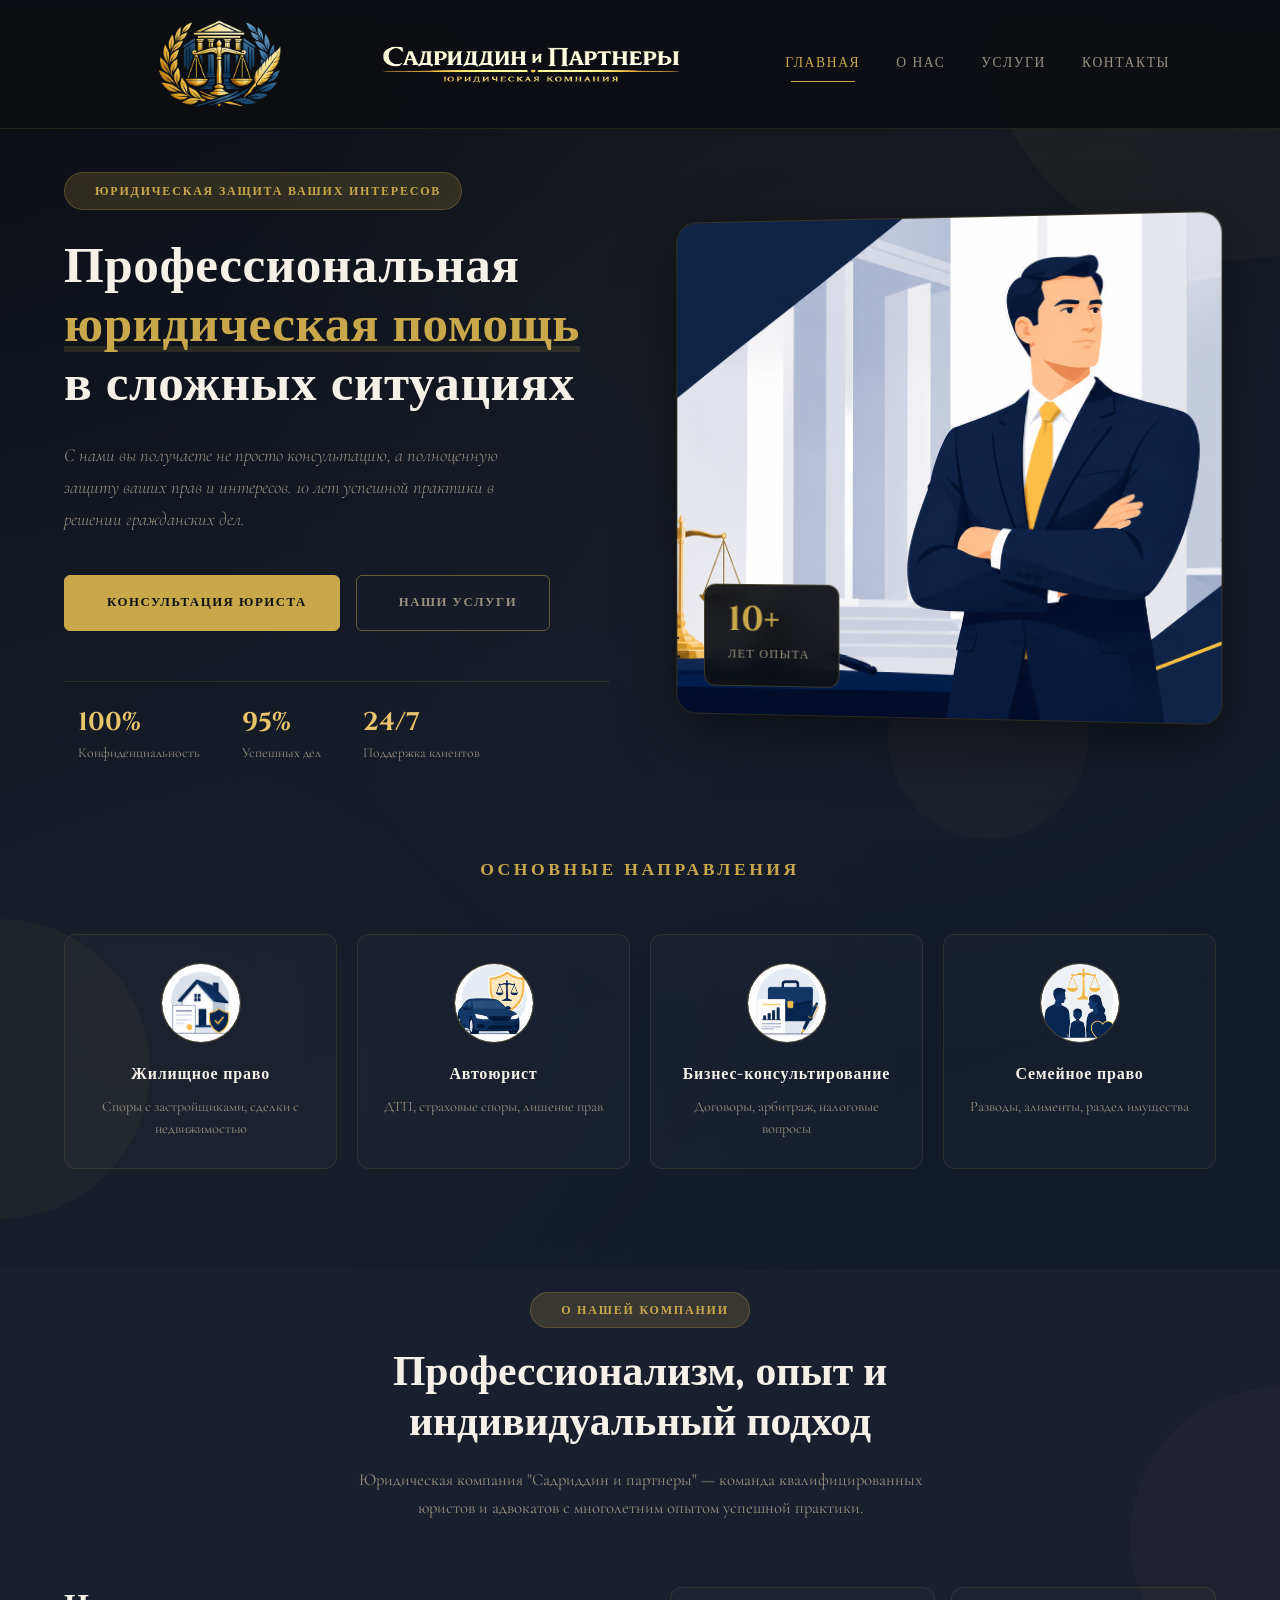
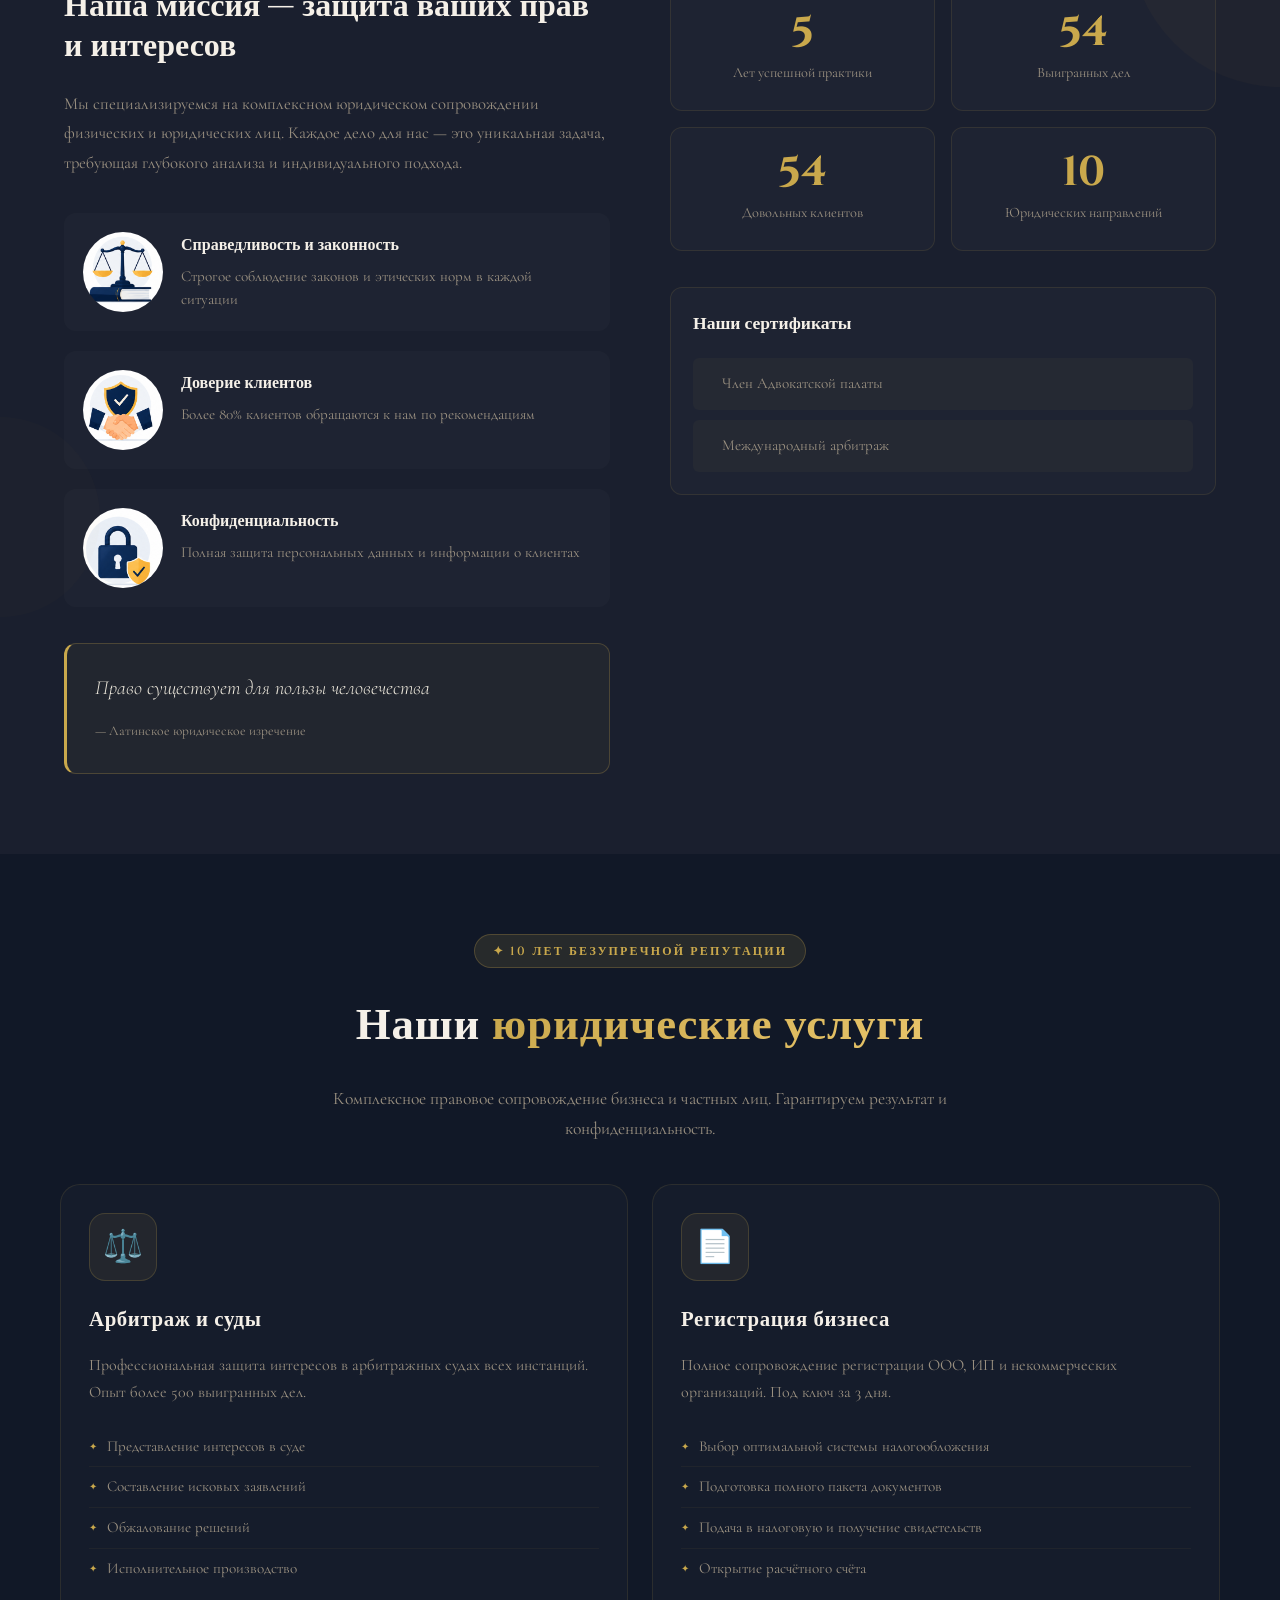
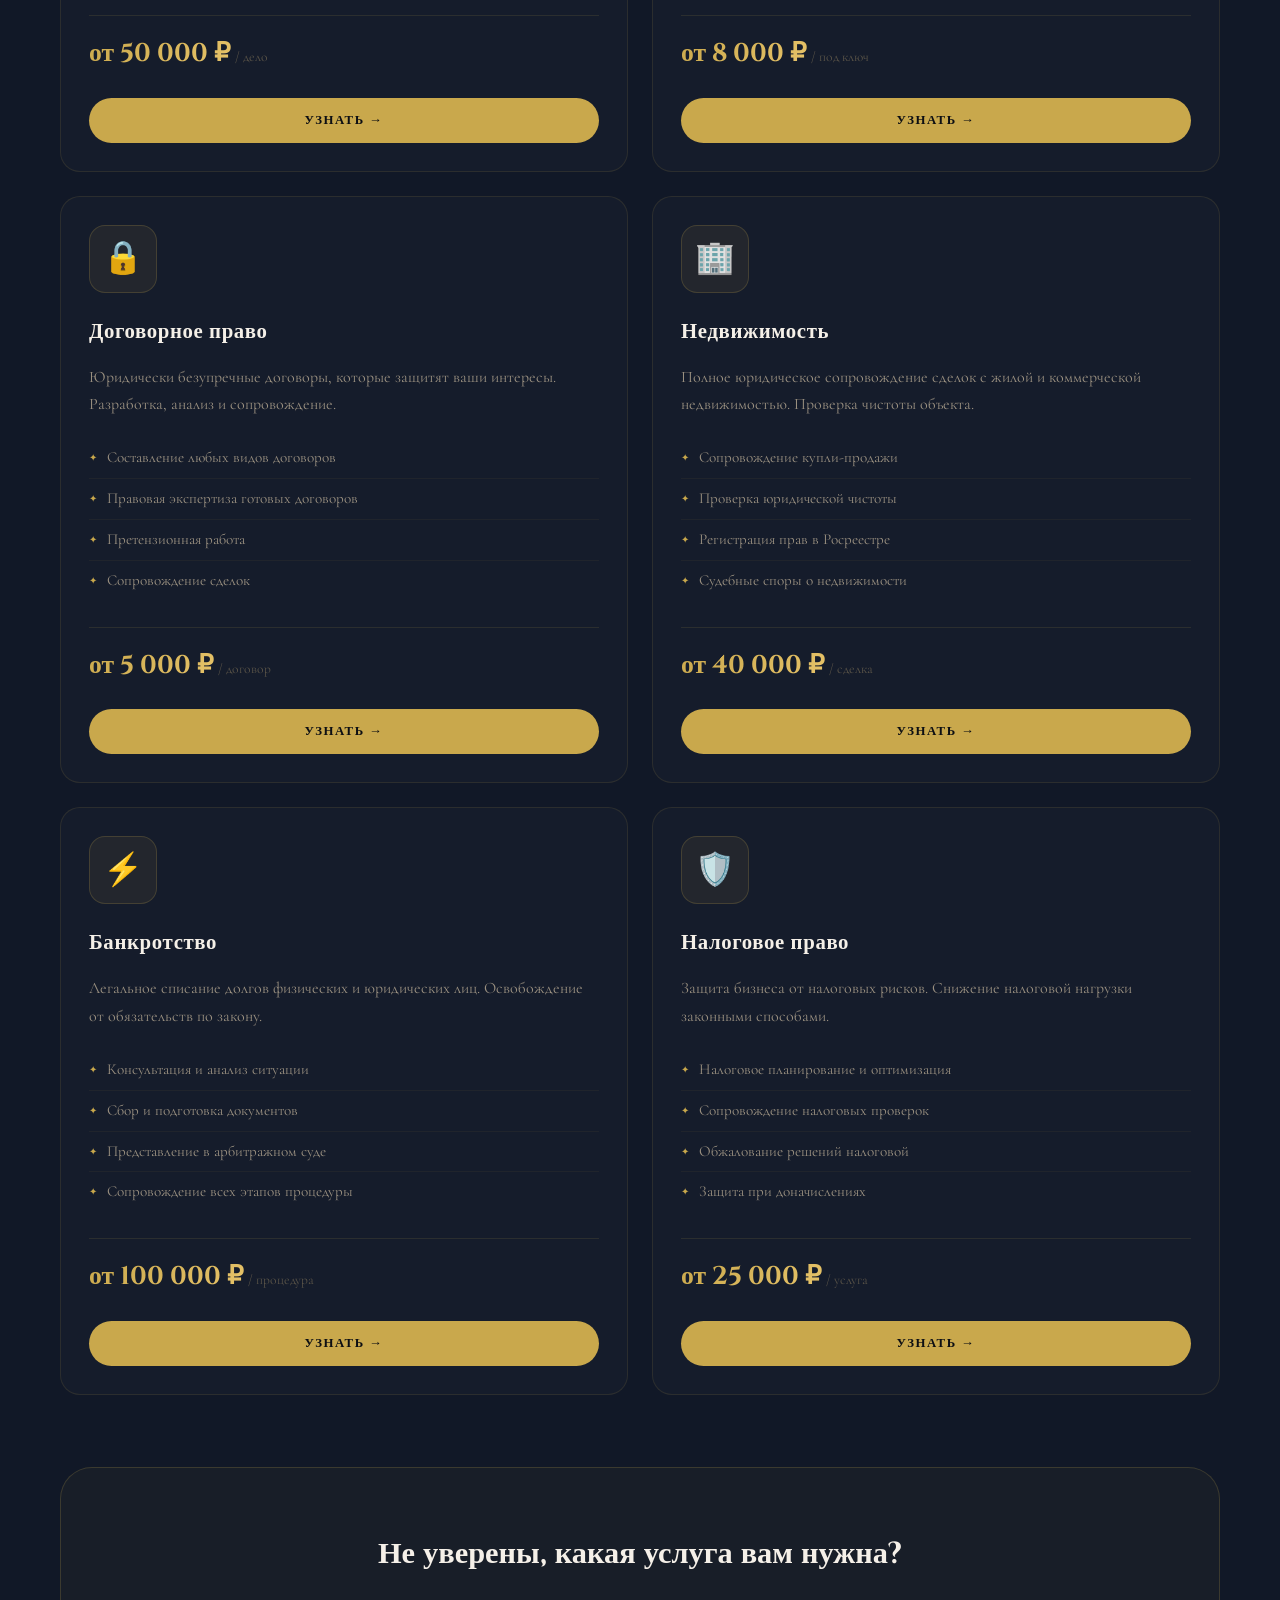
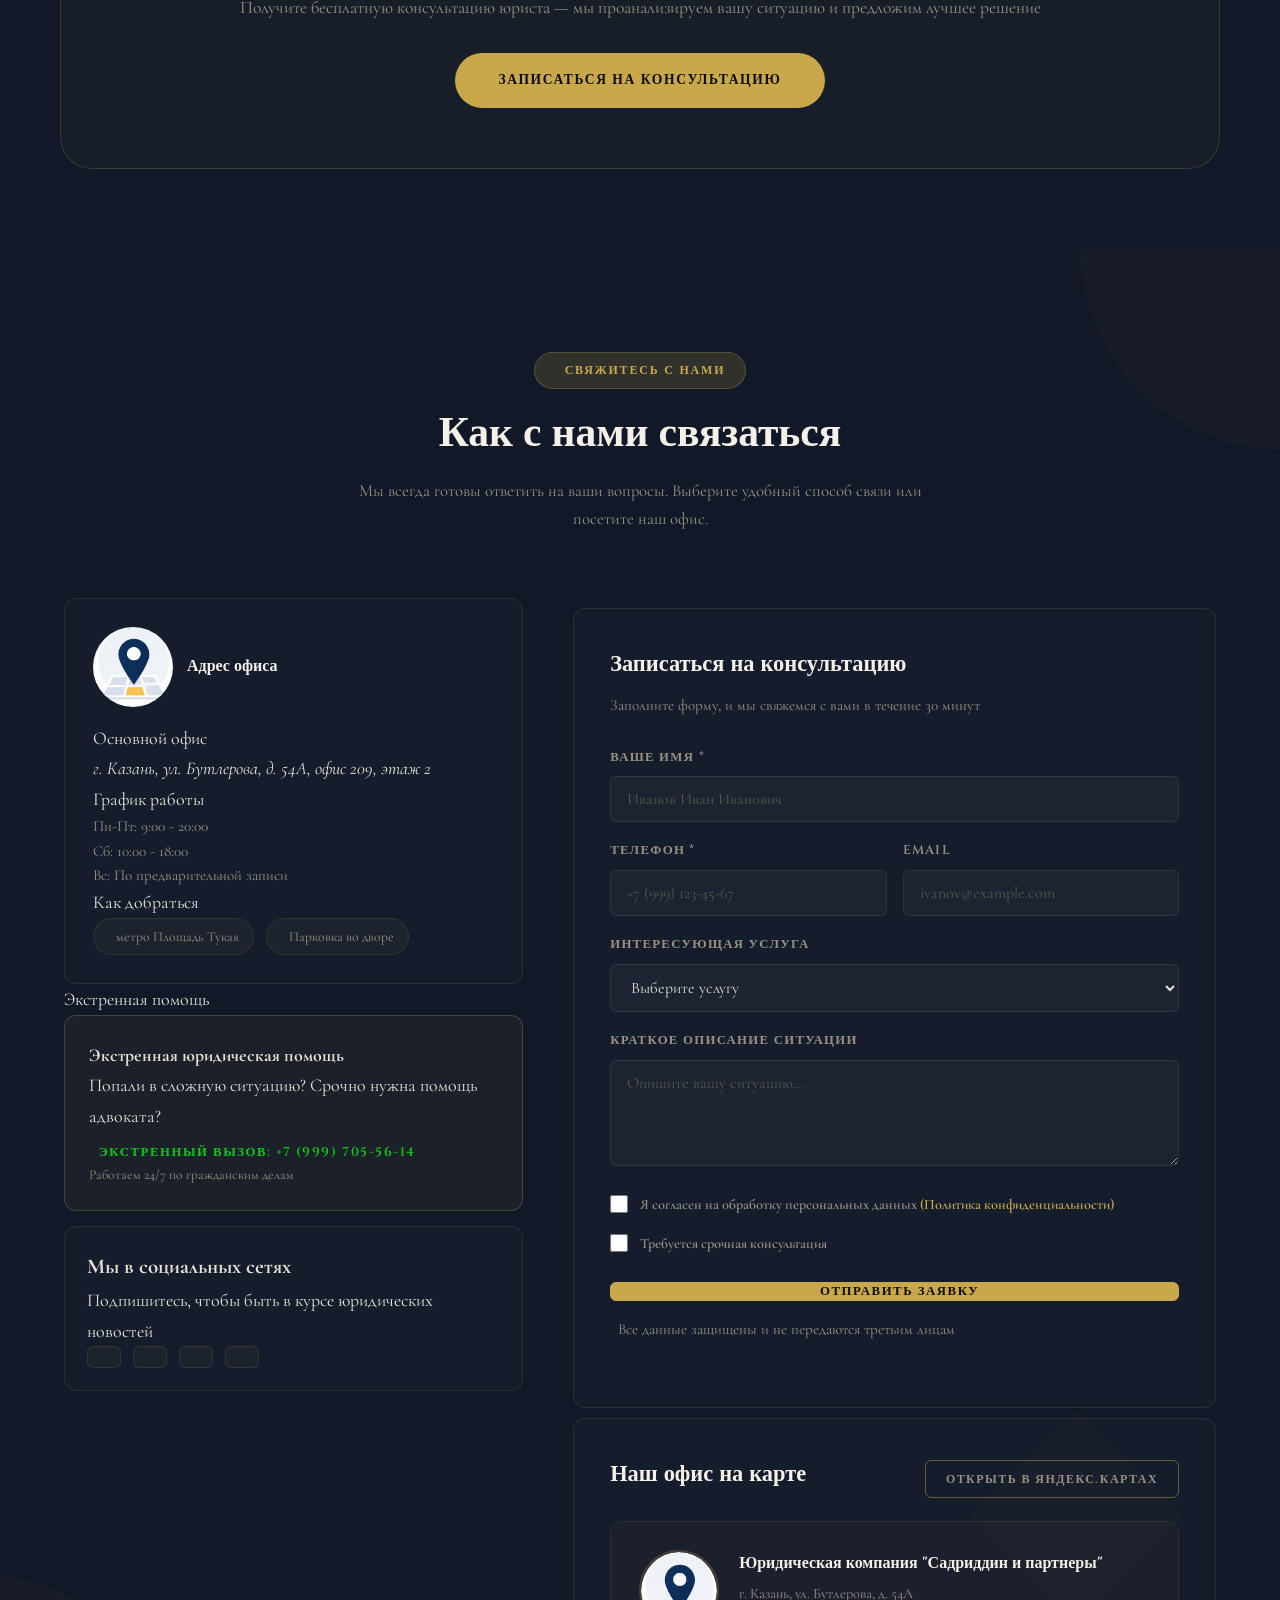
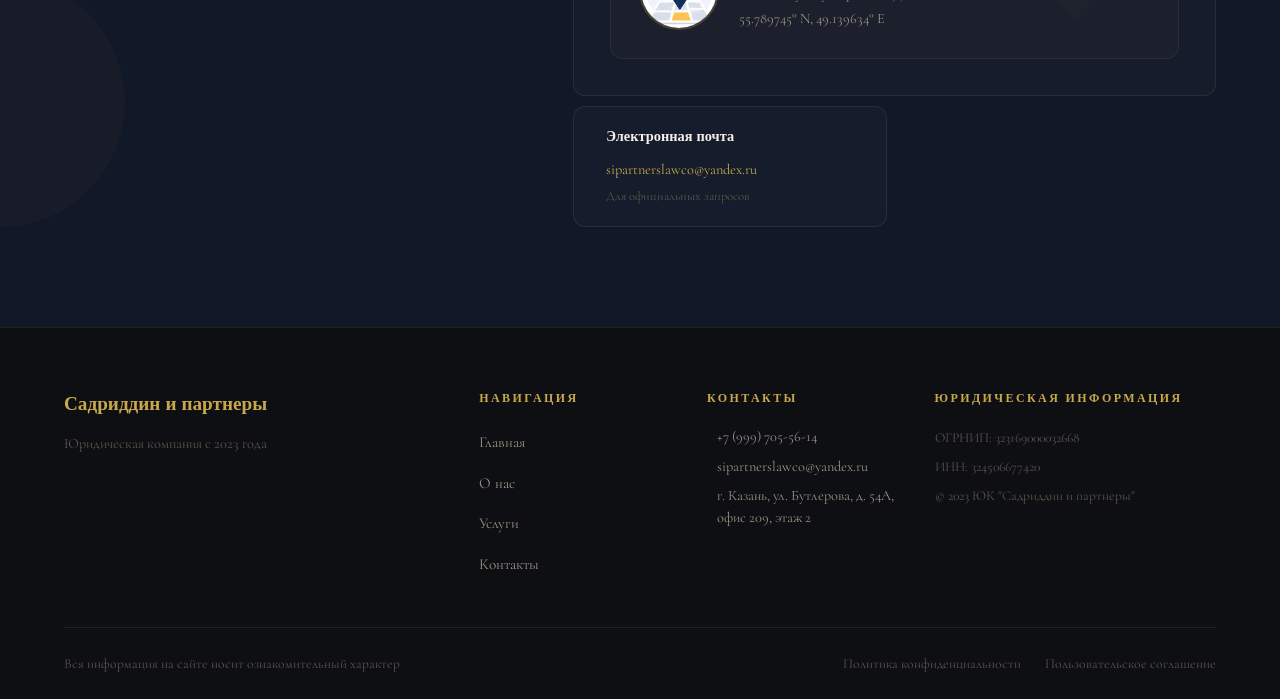
==== commit 381cb9c6: "latest2" ====
--- a/index.html
+++ b/index.html
@@ -563,7 +563,7 @@
                             <input type="checkbox" id="privacy" name="privacy" required>
                             <label for="privacy">
                                 Я согласен на обработку персональных данных
-                                <a href="/privacy">(Политика конфиденциальности)</a>
+                                <a href="/pages/PRIVACY_POLICY.html">(Политика конфиденциальности)</a>
                             </label>
                         </div>
                         
@@ -678,9 +678,9 @@
         <div class="footer__bottom">
             <p>Вся информация на сайте носит ознакомительный характер</p>
             <div class="footer__links">
-                <a href="/privacy">Политика конфиденциальности</a>
-                <a href="/agreement">Пользовательское соглашение</a>
-                <a href="/sitemap">Карта сайта</a>
+                <a href="/pages/PRIVACY_POLICY.html">Политика конфиденциальности</a>
+                <a href="/pages/USER_AGREEMENT.html">Пользовательское соглашение</a>
+                <!-- <a href="/sitemap">Карта сайта</a> -->
             </div>
         </div>
     </div>
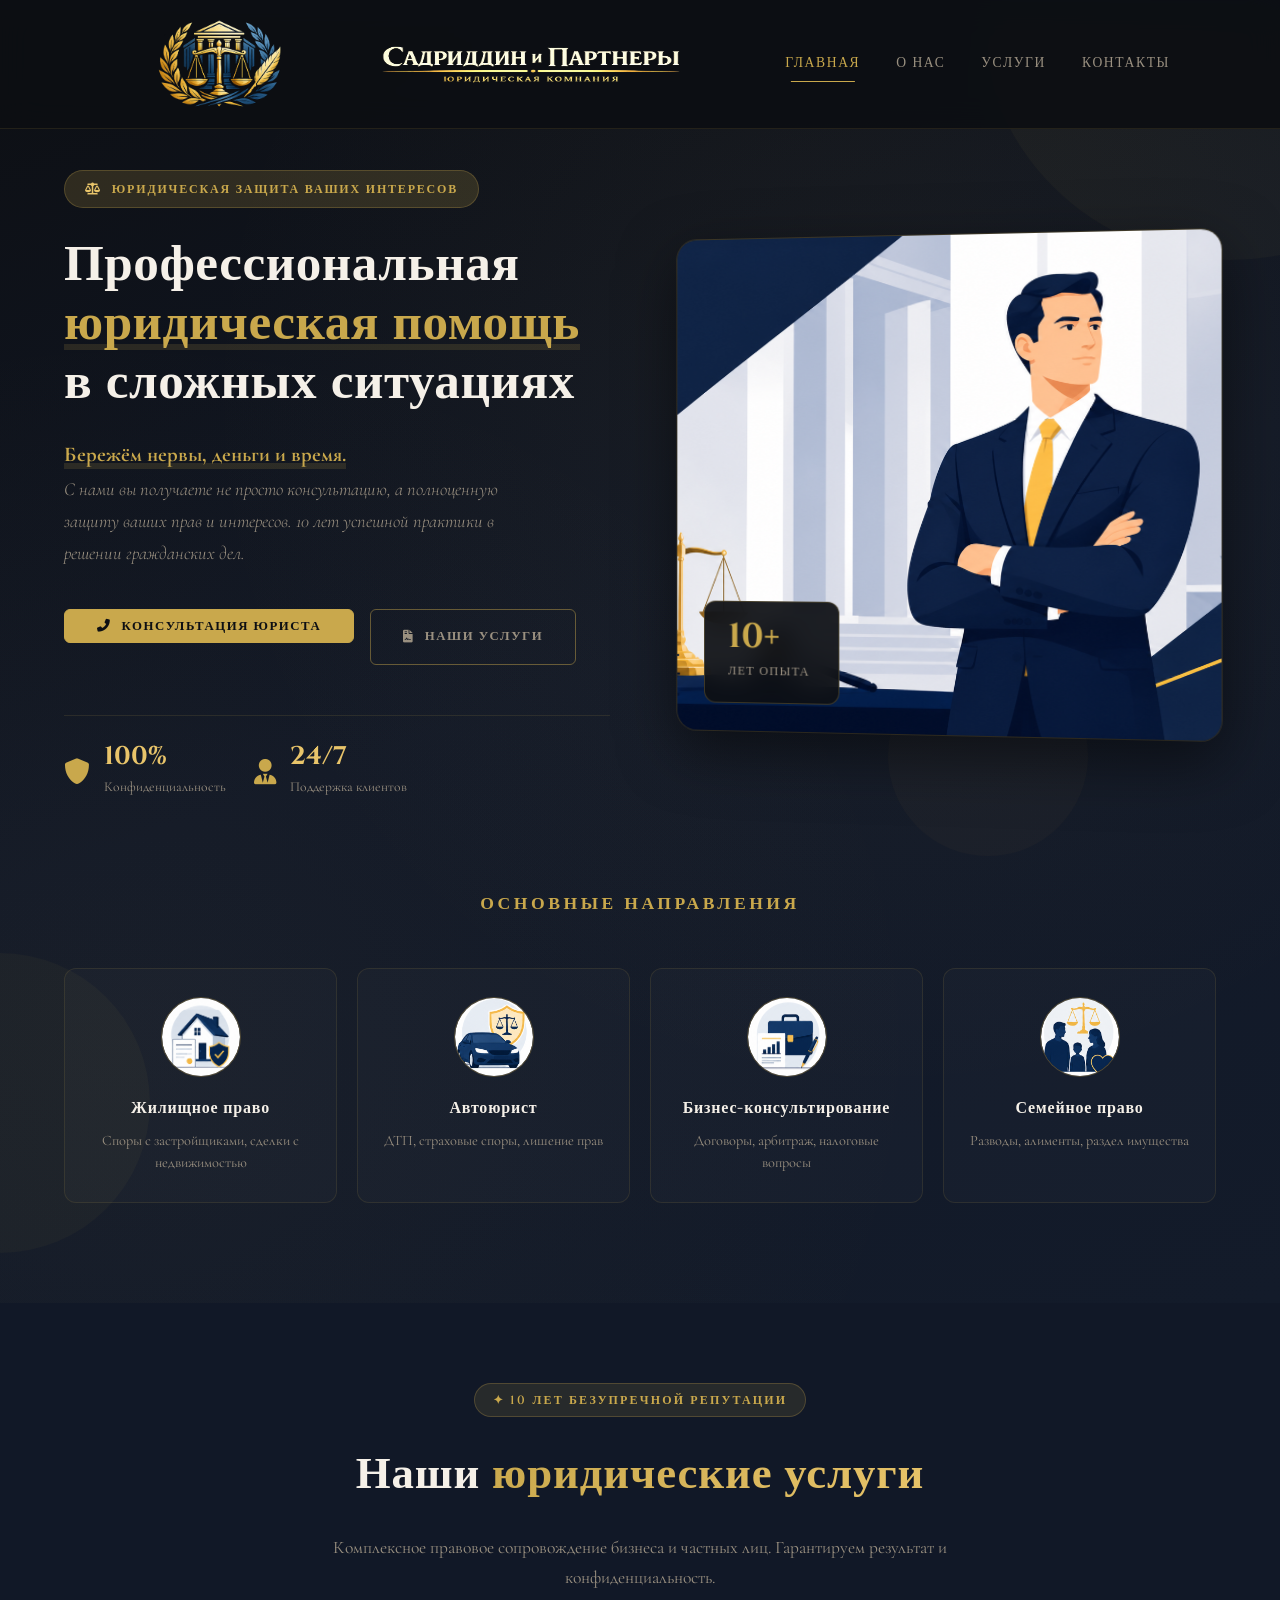
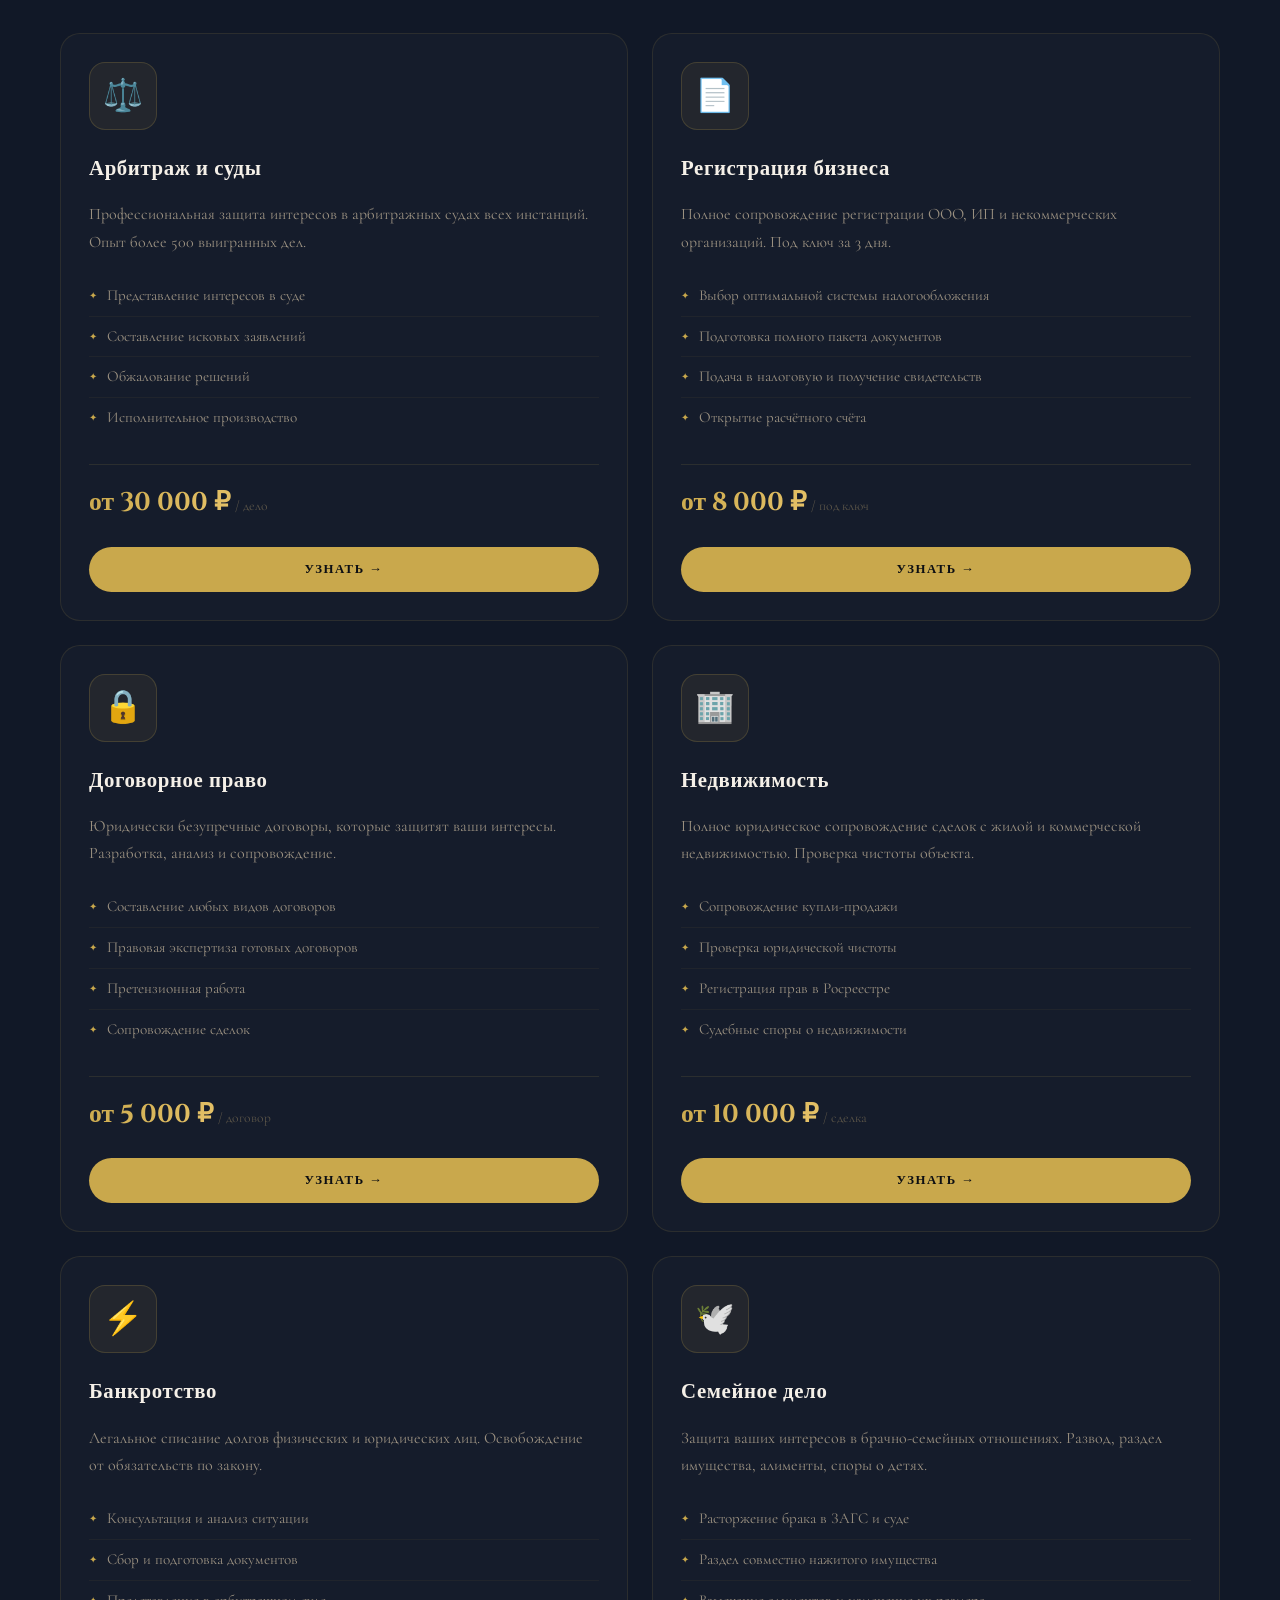
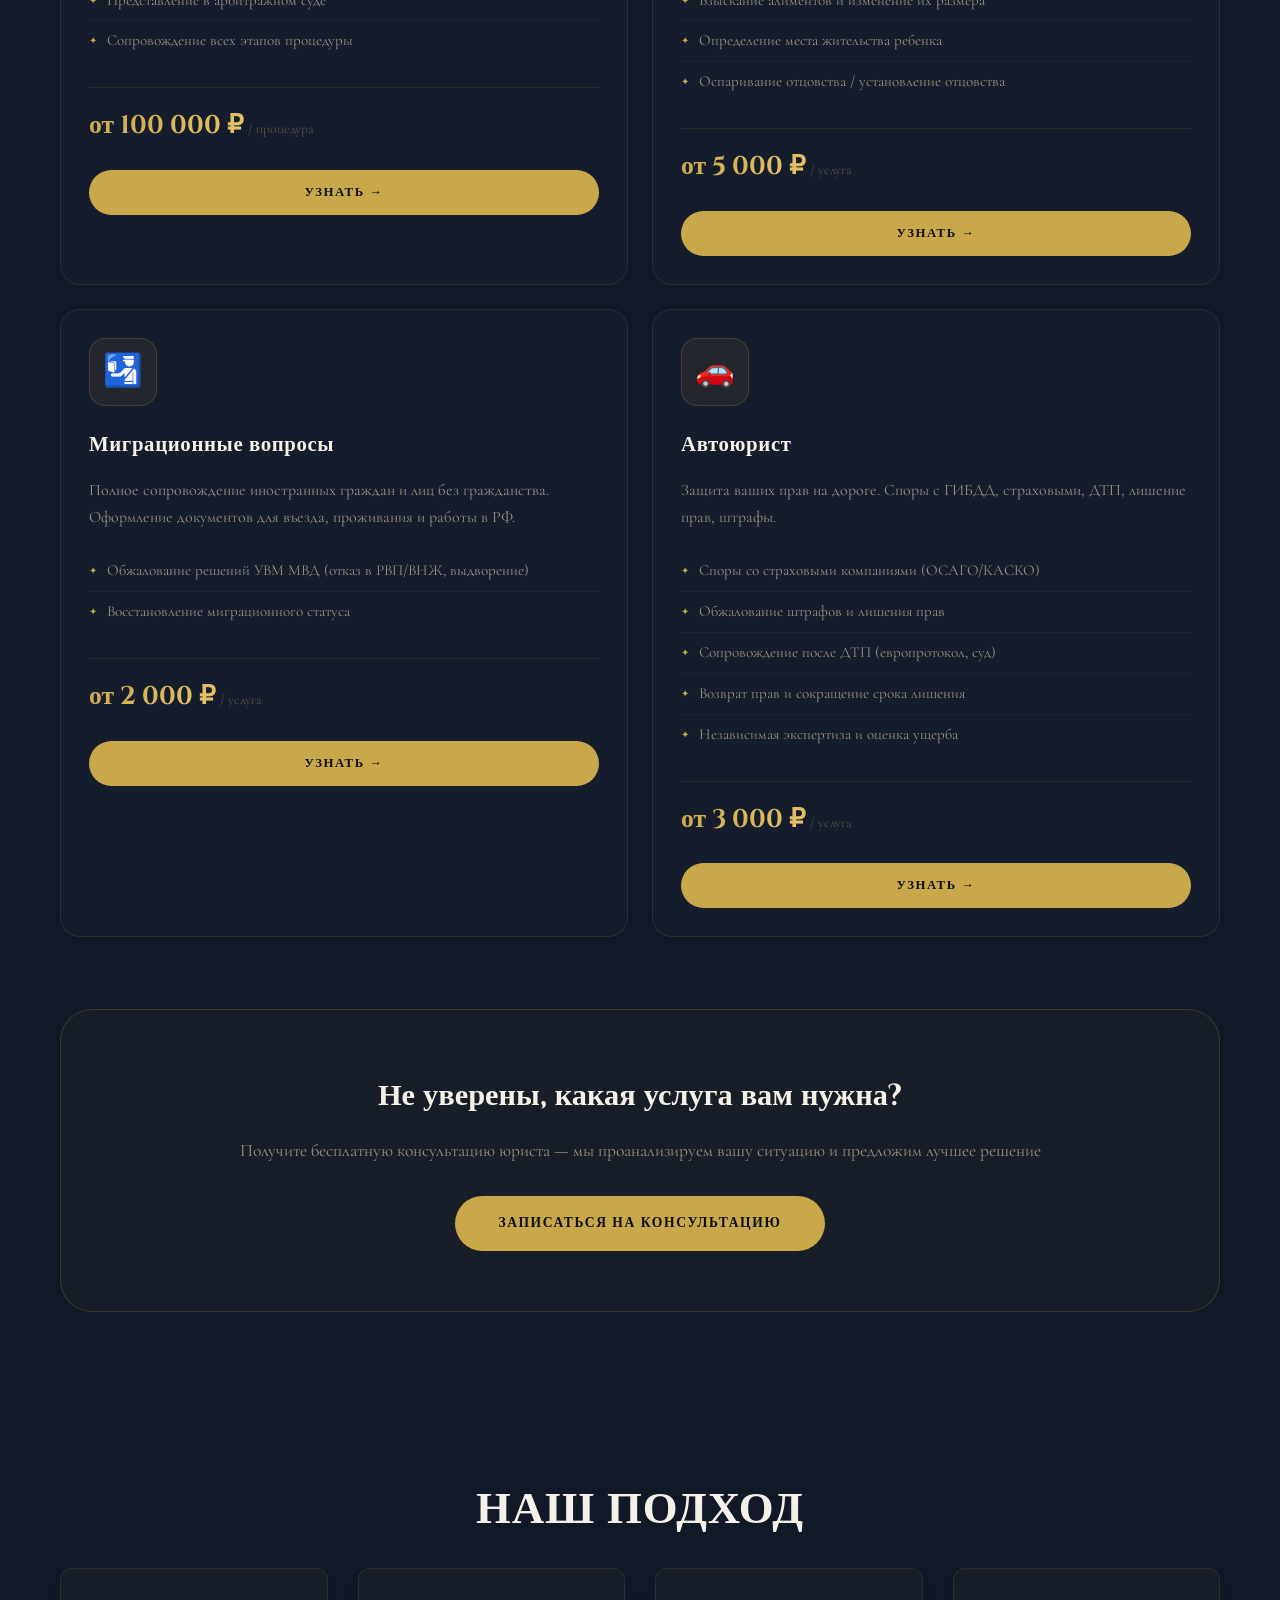
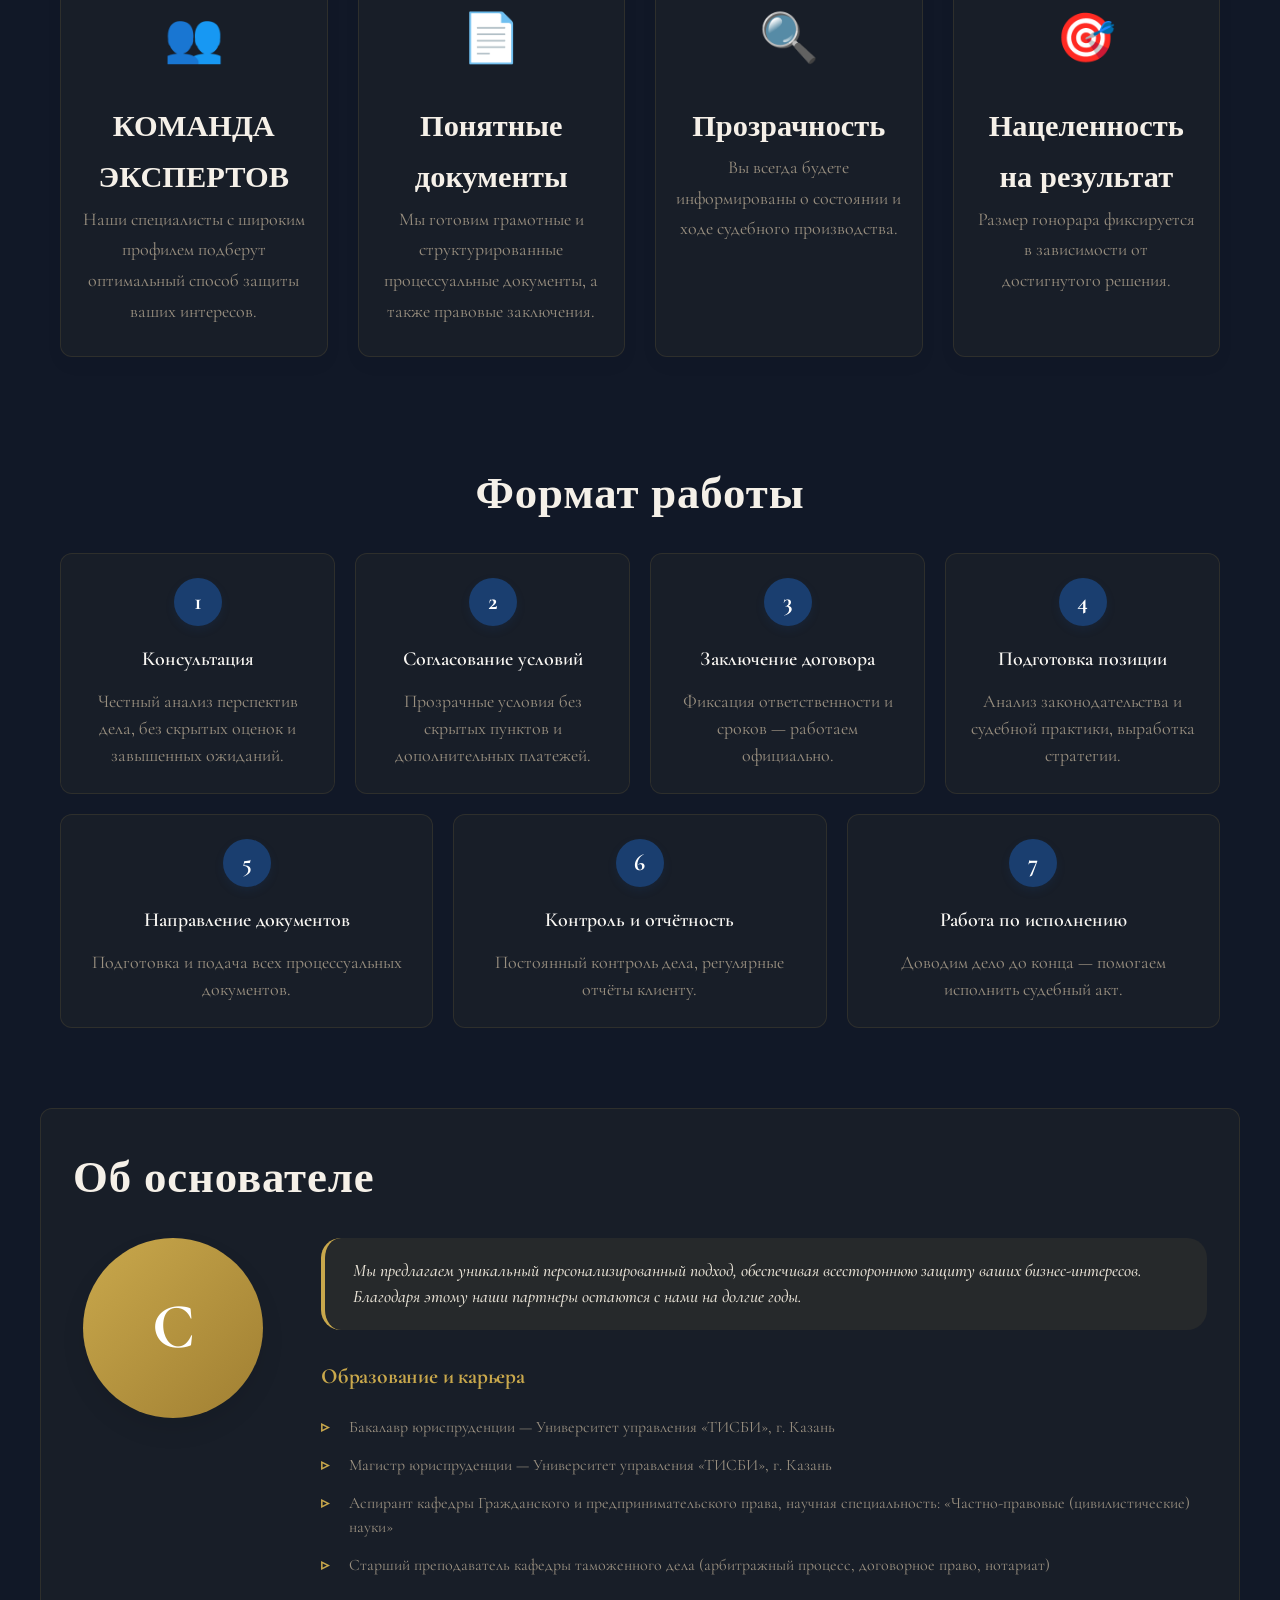
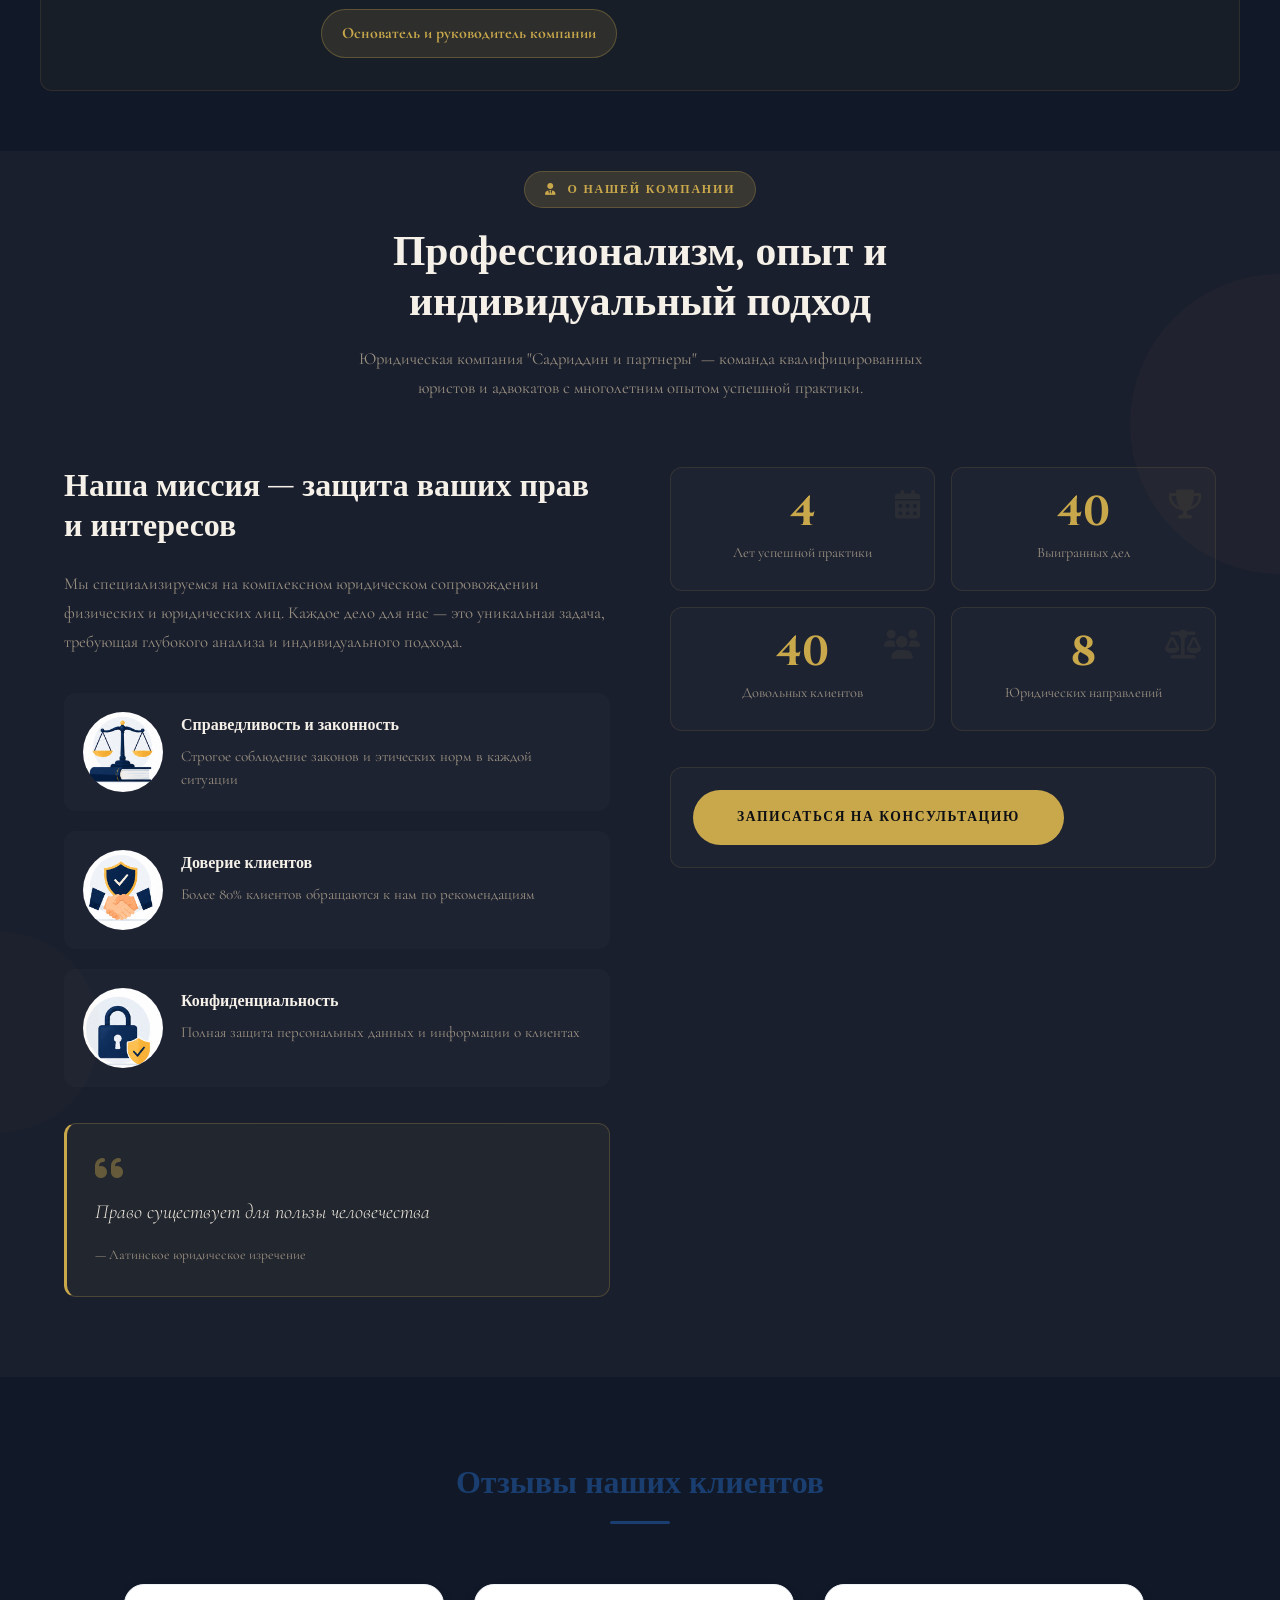
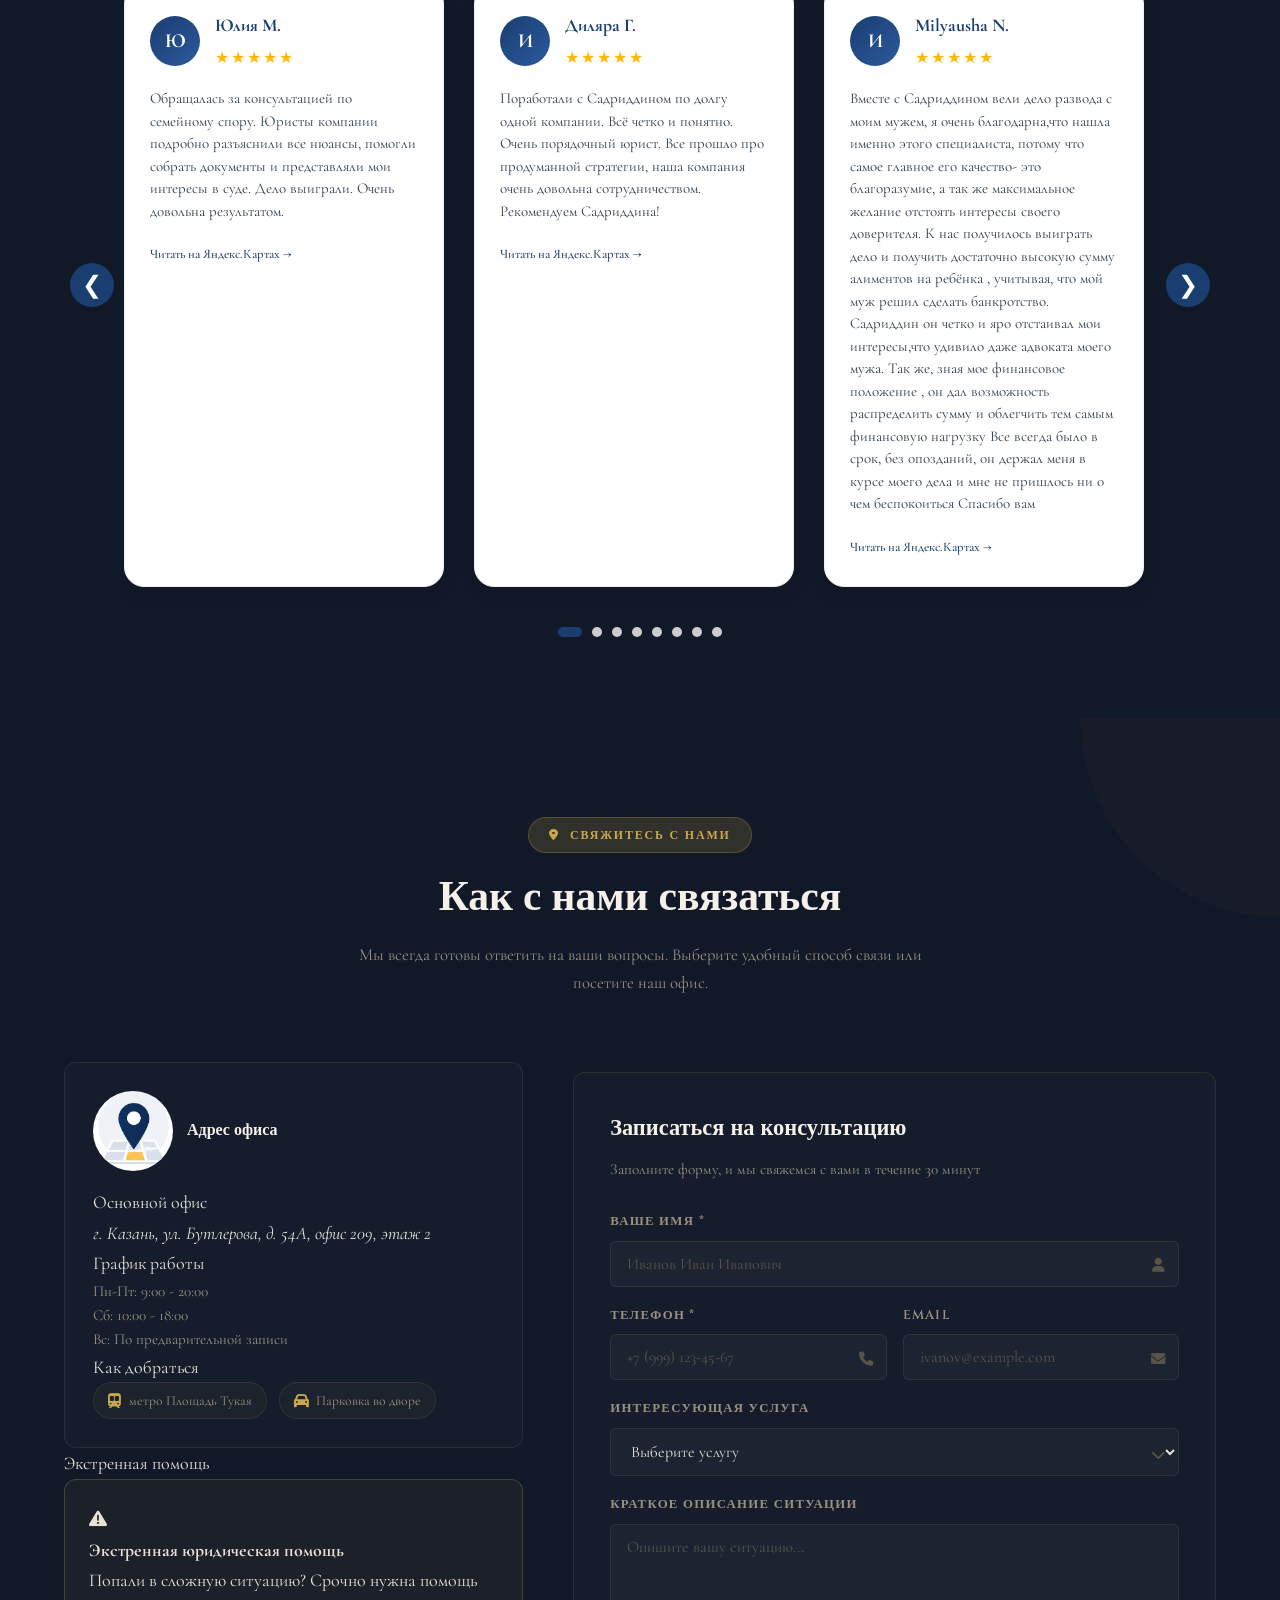
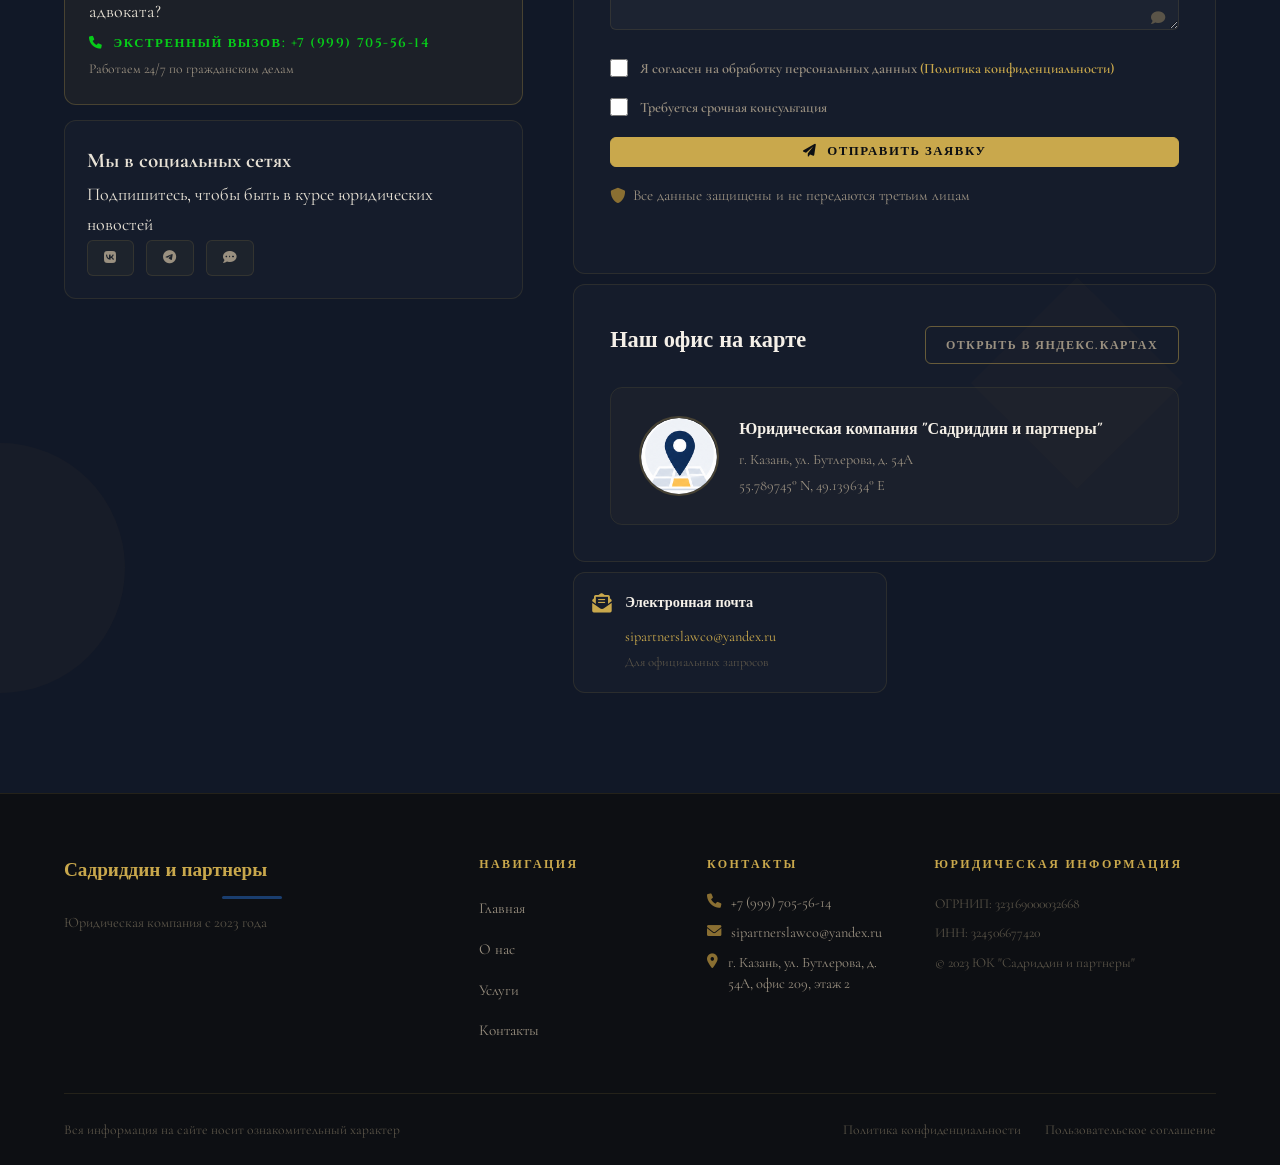
==== commit fa8e4183: "latest:4" ====
--- a/index.html
+++ b/index.html
@@ -7,6 +7,7 @@
     <link rel="stylesheet" href="styles/styles3.css">
      <link rel="stylesheet" href="styles/styles4.css">
     <link rel="icon" href="assets/favicon.ico">
+    <link rel="stylesheet" href="https://cdnjs.cloudflare.com/ajax/libs/font-awesome/6.0.0-beta3/css/all.min.css">
 </head>
 <body>
     <header class="header">
@@ -40,11 +41,14 @@
                     <span class="highlight-text">юридическая помощь</span>
                     в сложных ситуациях
                 </h1>
+                <h3 class="highlight-text">Бережём нервы, деньги и время.</h3>
                 
                 <p class="hero__description">
                     С нами вы получаете не просто консультацию, а полноценную защиту ваших прав и интересов. 
                     10 лет успешной практики в решении гражданских дел.
                 </p>
+
+                
                 
                 <div class="hero__cta">
                     <a href="#contacts_form" class="btn btn--primary btn--large">
@@ -65,13 +69,13 @@
                             <span class="trust-text">Конфиденциальность</span>
                         </div>
                     </div>
-                    <div class="trust-item">
+                    <!-- <div class="trust-item">
                         <i class="fas fa-gavel trust-icon"></i>
                         <div>
                             <span class="trust-number">95%</span>
                             <span class="trust-text">Успешных дел</span>
                         </div>
-                    </div>
+                    </div> -->
                     <div class="trust-item">
                         <i class="fas fa-user-tie trust-icon"></i>
                         <div>
@@ -152,6 +156,303 @@
 </section>
 
 
+<section class="services-section1" id="services">
+    <div class="section-header1">
+        <div class="section-tag1">✦ 10 лет безупречной репутации</div>
+        <h2 class="section-title1">Наши <span>юридические услуги</span></h2>
+        <p class="section-description1">Комплексное правовое сопровождение бизнеса и частных лиц. Гарантируем результат и конфиденциальность.</p>
+    </div>
+
+    <div class="services-grid1">
+        
+        <!-- Услуга 1: Арбитраж и суды -->
+        <div class="service-card1">
+            <div class="service-icon1">⚖️</div>
+            <h3 class="service-title1">Арбитраж и суды</h3>
+            <p class="service-description1">Профессиональная защита интересов в арбитражных судах всех инстанций. Опыт более 500 выигранных дел.</p>
+            
+            <ul class="service-features1">
+                <li>Представление интересов в суде</li>
+                <li>Составление исковых заявлений</li>
+                <li>Обжалование решений</li>
+                <li>Исполнительное производство</li>
+            </ul>
+            
+            <div class="service-price1">
+                <span class="price-value1">от 30 000 ₽</span>
+                <span class="price-period1"> / дело</span>
+            </div>
+            
+            <button class="service-btn1" data-service="arbitrage">Узнать →</button>
+        </div>
+
+        <!-- Услуга 2: Регистрация бизнеса -->
+        <div class="service-card1">
+            <div class="service-icon1">📄</div>
+            <h3 class="service-title1">Регистрация бизнеса</h3>
+            <p class="service-description1">Полное сопровождение регистрации ООО, ИП и некоммерческих организаций. Под ключ за 3 дня.</p>
+            
+            <ul class="service-features1">
+                <li>Выбор оптимальной системы налогообложения</li>
+                <li>Подготовка полного пакета документов</li>
+                <li>Подача в налоговую и получение свидетельств</li>
+                <li>Открытие расчётного счёта</li>
+            </ul>
+            
+            <div class="service-price1">
+                <span class="price-value1">от 8 000 ₽</span>
+                <span class="price-period1"> / под ключ</span>
+            </div>
+            
+            <button class="service-btn1" data-service="business">Узнать →</button>
+        </div>
+
+        <!-- Услуга 3: Договорное право -->
+        <div class="service-card1">
+            <div class="service-icon1">🔒</div>
+            <h3 class="service-title1">Договорное право</h3>
+            <p class="service-description1">Юридически безупречные договоры, которые защитят ваши интересы. Разработка, анализ и сопровождение.</p>
+            
+            <ul class="service-features1">
+                <li>Составление любых видов договоров</li>
+                <li>Правовая экспертиза готовых договоров</li>
+                <li>Претензионная работа</li>
+                <li>Сопровождение сделок</li>
+            </ul>
+            
+            <div class="service-price1">
+                <span class="price-value1">от 5 000 ₽</span>
+                <span class="price-period1"> / договор</span>
+            </div>
+            
+            <button class="service-btn1" data-service="contract">Узнать →</button>
+        </div>
+
+        <!-- Услуга 4: Недвижимость -->
+        <div class="service-card1">
+            <div class="service-icon1">🏢</div>
+            <h3 class="service-title1">Недвижимость</h3>
+            <p class="service-description1">Полное юридическое сопровождение сделок с жилой и коммерческой недвижимостью. Проверка чистоты объекта.</p>
+            
+            <ul class="service-features1">
+                <li>Сопровождение купли-продажи</li>
+                <li>Проверка юридической чистоты</li>
+                <li>Регистрация прав в Росреестре</li>
+                <li>Судебные споры о недвижимости</li>
+            </ul>
+            
+            <div class="service-price1">
+                <span class="price-value1">от 10 000 ₽</span>
+                <span class="price-period1"> / сделка</span>
+            </div>
+            
+            <button class="service-btn1" data-service="property">Узнать →</button>
+        </div>
+
+        <!-- Услуга 5: Банкротство -->
+        <div class="service-card1">
+            <div class="service-icon1">⚡</div>
+            <h3 class="service-title1">Банкротство</h3>
+            <p class="service-description1">Легальное списание долгов физических и юридических лиц. Освобождение от обязательств по закону.</p>
+            
+            <ul class="service-features1">
+                <li>Консультация и анализ ситуации</li>
+                <li>Сбор и подготовка документов</li>
+                <li>Представление в арбитражном суде</li>
+                <li>Сопровождение всех этапов процедуры</li>
+            </ul>
+            
+            <div class="service-price1">
+                <span class="price-value1">от 100 000 ₽</span>
+                <span class="price-period1"> / процедура</span>
+            </div>
+            
+            <button class="service-btn1" data-service="bankruptcy">Узнать →</button>
+        </div>
+
+     <!-- Услуга: Семейное право -->
+<div class="service-card1">
+    <div class="service-icon1">🕊️</div>
+    <h3 class="service-title1">Семейное дело</h3>
+    <p class="service-description1">Защита ваших интересов в брачно-семейных отношениях. Развод, раздел имущества, алименты, споры о детях.</p>
+    
+    <ul class="service-features1">
+        <li>Расторжение брака в ЗАГС и суде</li>
+        <li>Раздел совместно нажитого имущества</li>
+        <li>Взыскание алиментов и изменение их размера</li>
+        <li>Определение места жительства ребенка</li>
+        <li>Оспаривание отцовства / установление отцовства</li>
+    </ul>
+    
+    <div class="service-price1">
+        <span class="price-value1">от 5 000 ₽</span>
+        <span class="price-period1"> / услуга</span>
+    </div>
+    
+    <button class="service-btn1" data-service="family">Узнать →</button>
+</div>
+
+        <div class="service-card1">
+    <div class="service-icon1">🛂</div>
+    <h3 class="service-title1">Миграционные вопросы</h3>
+    <p class="service-description1">Полное сопровождение иностранных граждан и лиц без гражданства. Оформление документов для въезда, проживания и работы в РФ.</p>
+    
+    <ul class="service-features1">
+       <li>Обжалование решений УВМ МВД (отказ в РВП/ВНЖ, выдворение)</li>
+       <li>Восстановление миграционного статуса</li>
+    </ul>
+    
+    <div class="service-price1">
+        <span class="price-value1">от 2 000 ₽</span>
+        <span class="price-period1"> / услуга</span>
+    </div>
+    
+    <button class="service-btn1" data-service="migration">Узнать →</button>
+</div>
+
+<!-- Услуга: Автоюрист -->
+<div class="service-card1">
+    <div class="service-icon1">🚗</div>
+    <h3 class="service-title1">Автоюрист</h3>
+    <p class="service-description1">Защита ваших прав на дороге. Споры с ГИБДД, страховыми, ДТП, лишение прав, штрафы.</p>
+    
+    <ul class="service-features1">
+        <li>Споры со страховыми компаниями (ОСАГО/КАСКО)</li>
+        <li>Обжалование штрафов и лишения прав</li>
+        <li>Сопровождение после ДТП (европротокол, суд)</li>
+        <li>Возврат прав и сокращение срока лишения</li>
+        <li>Независимая экспертиза и оценка ущерба</li>
+    </ul>
+    
+    <div class="service-price1">
+        <span class="price-value1">от 3 000 ₽</span>
+        <span class="price-period1"> / услуга</span>
+    </div>
+    
+    <button class="service-btn1" data-service="autolaw">Узнать →</button>
+</div>
+
+    </div>
+
+    <!-- CTA Блок -->
+    <div class="cta-block1">
+        <h3 class="cta-title1">Не уверены, какая услуга вам нужна?</h3>
+        <p class="cta-text1">Получите бесплатную консультацию юриста — мы проанализируем вашу ситуацию и предложим лучшее решение</p>
+        <a href="#contacts_form" class="cta-button1">Записаться на консультацию</a>
+    </div>
+</section>
+
+
+<!-- Блок: Наш подход -->
+<section class="our-approach">
+    <h2 class="section-title1" >НАШ ПОДХОД</h2>
+    <div class="approach-grid">
+        <div class="approach-item">
+            <div class="approach-icon">👥</div>
+            <br>
+            <span class="cta-title1">КОМАНДА ЭКСПЕРТОВ</span>
+            <br>
+            <span class="cta-tit">Наши специалисты с широким профилем подберут оптимальный способ защиты ваших интересов.</span>
+        </div>
+        <div class="approach-item">
+            <div class="approach-icon">📄</div>
+            <br>
+            <span class="cta-title1">Понятные документы</span>
+            <br>
+            <span class="cta-tit">Мы готовим грамотные и структурированные процессуальные документы, а также правовые заключения.</span>
+        </div>
+        <div class="approach-item">
+            <div class="approach-icon">🔍</div>
+            <br>
+            <span class="cta-title1">Прозрачность</span>
+            <br>
+            <span class="cta-tit">Вы всегда будете информированы о состоянии и ходе судебного производства.</span>
+        </div>
+        <div class="approach-item">
+            <div class="approach-icon">🎯</div>
+            <br>
+            <span class="cta-title1">Нацеленность на результат</span>
+            <br>
+            <span class="cta-tit">Размер гонорара фиксируется в зависимости от достигнутого решения.</span>
+        </div>
+    </div>
+</section>
+
+
+
+<!-- Блок: Формат работы -->
+<section class="work-format">
+    <h2 class="section-title1">Формат работы</h2>
+    <div class="work-steps">
+        <div class="step">
+            <div class="step-number">1</div>
+            <h3>Консультация</h3>
+            <p>Честный анализ перспектив дела, без скрытых оценок и завышенных ожиданий.</p>
+        </div>
+        <div class="step">
+            <div class="step-number">2</div>
+            <h3>Согласование условий</h3>
+            <p>Прозрачные условия без скрытых пунктов и дополнительных платежей.</p>
+        </div>
+        <div class="step">
+            <div class="step-number">3</div>
+            <h3>Заключение договора</h3>
+            <p>Фиксация ответственности и сроков — работаем официально.</p>
+        </div>
+        <div class="step">
+            <div class="step-number">4</div>
+            <h3>Подготовка позиции</h3>
+            <p>Анализ законодательства и судебной практики, выработка стратегии.</p>
+        </div>
+        <div class="step">
+            <div class="step-number">5</div>
+            <h3>Направление документов</h3>
+            <p>Подготовка и подача всех процессуальных документов.</p>
+        </div>
+        <div class="step">
+            <div class="step-number">6</div>
+            <h3>Контроль и отчётность</h3>
+            <p>Постоянный контроль дела, регулярные отчёты клиенту.</p>
+        </div>
+        <div class="step">
+            <div class="step-number">7</div>
+            <h3>Работа по исполнению</h3>
+            <p>Доводим дело до конца — помогаем исполнить судебный акт.</p>
+        </div>
+    </div>
+</section>
+
+
+
+
+
+<!-- Блок: Об основателе -->
+<section class="founder">
+    <h2 class="section-title1">Об основателе</h2>
+    <div class="founder-container">
+        <div class="founder-photo">
+            <div class="founder-avatar">С</div>
+            <!-- если будет фото, замените на <img src="photo.jpg" alt="Основатель"> -->
+        </div>
+        <div class="founder-info">
+            <p class="founder-quote">Мы предлагаем уникальный персонализированный подход, обеспечивая всестороннюю защиту ваших бизнес-интересов. Благодаря этому наши партнеры остаются с нами на долгие годы.</p>
+            <div class="founder-details">
+                <h3>Образование и карьера</h3>
+                <ul>
+                    <li>Бакалавр юриспруденции — Университет управления «ТИСБИ», г. Казань</li>
+                    <li>Магистр юриспруденции — Университет управления «ТИСБИ», г. Казань</li>
+                    <li>Аспирант кафедры Гражданского и предпринимательского права, научная специальность: «Частно-правовые (цивилистические) науки»</li>
+                    <li>Старший преподаватель кафедры таможенного дела (арбитражный процесс, договорное право, нотариат)</li>
+                </ul>
+                <p class="founder-role"><strong>Основатель и руководитель компании</strong></p>
+            </div>
+        </div>
+    </div>
+</section>
+
+
+
+
 <!-- О нас -->
 <section class="about" id="about">
     <div class="container">
@@ -250,17 +551,7 @@
                 
                 <!-- Сертификаты -->
                 <div class="certificates">
-                    <h3 class="certificates-title">Наши сертификаты</h3>
-                    <div class="certificates-list">
-                        <div class="certificate">
-                            <i class="fas fa-award"></i>
-                            <span>Член Адвокатской палаты</span>
-                        </div>
-                        <div class="certificate">
-                            <i class="fas fa-certificate"></i>
-                            <span>Международный арбитраж</span>
-                        </div>
-                    </div>
+                  <a href="#contacts_form" class="cta-button1">Записаться на консультацию</a>
                 </div>
             </div>
         </div>
@@ -273,150 +564,149 @@
     </div>
 </section>
 
-<section class="services-section1" id="services">
-    <div class="section-header1">
-        <div class="section-tag1">✦ 10 лет безупречной репутации</div>
-        <h2 class="section-title1">Наши <span>юридические услуги</span></h2>
-        <p class="section-description1">Комплексное правовое сопровождение бизнеса и частных лиц. Гарантируем результат и конфиденциальность.</p>
-    </div>
-
-    <div class="services-grid1">
-        
-        <!-- Услуга 1: Арбитраж и суды -->
-        <div class="service-card1">
-            <div class="service-icon1">⚖️</div>
-            <h3 class="service-title1">Арбитраж и суды</h3>
-            <p class="service-description1">Профессиональная защита интересов в арбитражных судах всех инстанций. Опыт более 500 выигранных дел.</p>
-            
-            <ul class="service-features1">
-                <li>Представление интересов в суде</li>
-                <li>Составление исковых заявлений</li>
-                <li>Обжалование решений</li>
-                <li>Исполнительное производство</li>
-            </ul>
-            
-            <div class="service-price1">
-                <span class="price-value1">от 50 000 ₽</span>
-                <span class="price-period1"> / дело</span>
-            </div>
-            
-            <button class="service-btn1" data-service="arbitrage">Узнать →</button>
-        </div>
-
-        <!-- Услуга 2: Регистрация бизнеса -->
-        <div class="service-card1">
-            <div class="service-icon1">📄</div>
-            <h3 class="service-title1">Регистрация бизнеса</h3>
-            <p class="service-description1">Полное сопровождение регистрации ООО, ИП и некоммерческих организаций. Под ключ за 3 дня.</p>
-            
-            <ul class="service-features1">
-                <li>Выбор оптимальной системы налогообложения</li>
-                <li>Подготовка полного пакета документов</li>
-                <li>Подача в налоговую и получение свидетельств</li>
-                <li>Открытие расчётного счёта</li>
-            </ul>
-            
-            <div class="service-price1">
-                <span class="price-value1">от 8 000 ₽</span>
-                <span class="price-period1"> / под ключ</span>
-            </div>
-            
-            <button class="service-btn1" data-service="business">Узнать →</button>
-        </div>
-
-        <!-- Услуга 3: Договорное право -->
-        <div class="service-card1">
-            <div class="service-icon1">🔒</div>
-            <h3 class="service-title1">Договорное право</h3>
-            <p class="service-description1">Юридически безупречные договоры, которые защитят ваши интересы. Разработка, анализ и сопровождение.</p>
-            
-            <ul class="service-features1">
-                <li>Составление любых видов договоров</li>
-                <li>Правовая экспертиза готовых договоров</li>
-                <li>Претензионная работа</li>
-                <li>Сопровождение сделок</li>
-            </ul>
-            
-            <div class="service-price1">
-                <span class="price-value1">от 5 000 ₽</span>
-                <span class="price-period1"> / договор</span>
-            </div>
-            
-            <button class="service-btn1" data-service="contract">Узнать →</button>
-        </div>
-
-        <!-- Услуга 4: Недвижимость -->
-        <div class="service-card1">
-            <div class="service-icon1">🏢</div>
-            <h3 class="service-title1">Недвижимость</h3>
-            <p class="service-description1">Полное юридическое сопровождение сделок с жилой и коммерческой недвижимостью. Проверка чистоты объекта.</p>
-            
-            <ul class="service-features1">
-                <li>Сопровождение купли-продажи</li>
-                <li>Проверка юридической чистоты</li>
-                <li>Регистрация прав в Росреестре</li>
-                <li>Судебные споры о недвижимости</li>
-            </ul>
-            
-            <div class="service-price1">
-                <span class="price-value1">от 40 000 ₽</span>
-                <span class="price-period1"> / сделка</span>
-            </div>
-            
-            <button class="service-btn1" data-service="property">Узнать →</button>
-        </div>
-
-        <!-- Услуга 5: Банкротство -->
-        <div class="service-card1">
-            <div class="service-icon1">⚡</div>
-            <h3 class="service-title1">Банкротство</h3>
-            <p class="service-description1">Легальное списание долгов физических и юридических лиц. Освобождение от обязательств по закону.</p>
-            
-            <ul class="service-features1">
-                <li>Консультация и анализ ситуации</li>
-                <li>Сбор и подготовка документов</li>
-                <li>Представление в арбитражном суде</li>
-                <li>Сопровождение всех этапов процедуры</li>
-            </ul>
-            
-            <div class="service-price1">
-                <span class="price-value1">от 100 000 ₽</span>
-                <span class="price-period1"> / процедура</span>
-            </div>
-            
-            <button class="service-btn1" data-service="bankruptcy">Узнать →</button>
-        </div>
-
-        <!-- Услуга 6: Налоговое право -->
-        <div class="service-card1">
-            <div class="service-icon1">🛡️</div>
-            <h3 class="service-title1">Налоговое право</h3>
-            <p class="service-description1">Защита бизнеса от налоговых рисков. Снижение налоговой нагрузки законными способами.</p>
-            
-            <ul class="service-features1">
-                <li>Налоговое планирование и оптимизация</li>
-                <li>Сопровождение налоговых проверок</li>
-                <li>Обжалование решений налоговой</li>
-                <li>Защита при доначислениях</li>
-            </ul>
-            
-            <div class="service-price1">
-                <span class="price-value1">от 25 000 ₽</span>
-                <span class="price-period1"> / услуга</span>
-            </div>
-            
-            <button class="service-btn1" data-service="tax">Узнать →</button>
-        </div>
-    </div>
-
-    <!-- CTA Блок -->
-    <div class="cta-block1">
-        <h3 class="cta-title1">Не уверены, какая услуга вам нужна?</h3>
-        <p class="cta-text1">Получите бесплатную консультацию юриста — мы проанализируем вашу ситуацию и предложим лучшее решение</p>
-        <a href="#contacts_form" class="cta-button1">Записаться на консультацию</a>
-    </div>
+
+<section class="reviews-carousel">
+    <h2 class="section-title">Отзывы наших клиентов</h2>
+    <div class="carousel-container">
+        <button class="carousel-btn prev-btn" aria-label="Назад">❮</button>
+        <div class="carousel-track">
+            <!-- Карточка отзыва 1 (пример) -->
+            <div class="review-card">
+                <div class="review-header">
+                    <div class="reviewer-avatar">Ю</div>
+                    <div class="reviewer-info">
+                        <h3>Юлия М.</h3>
+                        <div class="review-rating">★★★★★</div>
+                    </div>
+                </div>
+                <p class="review-text">Обращалась за консультацией по семейному спору. Юристы компании подробно разъяснили все нюансы, помогли собрать документы и представляли мои интересы в суде. Дело выиграли. Очень довольна результатом.</p>
+                <a href="https://yandex.ru/maps/org/72369655747/reviews?reviewId=09mp66t5p1r7zmd5agf79xpm18" class="review-source" target="_blank">Читать на Яндекс.Картах →</a>
+            </div>
+            <!-- Карточка отзыва 2 -->
+            <div class="review-card">
+                <div class="review-header">
+                    <div class="reviewer-avatar">И</div>
+                    <div class="reviewer-info">
+                        <h3>Диляра Г.</h3>
+                        <div class="review-rating">★★★★★</div>
+                    </div>
+                </div>
+                <p class="review-text">Поработали с Садриддином по долгу одной компании. Всё четко и понятно. Очень порядочный юрист. Все прошло про продуманной стратегии, наша компания очень довольна сотрудничеством. Рекомендуем Садриддина!</p>
+                <a href="https://yandex.ru/maps/org/72369655747/reviews" class="review-source" target="_blank">Читать на Яндекс.Картах →</a>
+            </div>
+            <!-- Добавьте столько карточек, сколько нужно -->
+
+            <!-- Карточка отзыва 3 -->
+            <div class="review-card">
+                <div class="review-header">
+                    <div class="reviewer-avatar">И</div>
+                    <div class="reviewer-info">
+                        <h3>Milyausha N.</h3>
+                        <div class="review-rating">★★★★★</div>
+                    </div>
+                </div>
+                <p class="review-text">Вместе с Садриддином вели дело развода с моим мужем, я очень благодарна,что нашла именно этого специалиста, потому что самое главное его качество- это благоразумие, а так же максимальное желание отстоять интересы своего доверителя. К нас получилось выиграть дело и получить достаточно высокую сумму алиментов на ребёнка , учитывая, что мой муж решил сделать банкротство. Садриддин он четко и яро отстаивал мои интересы,что удивило даже адвоката моего мужа. Так же, зная мое финансовое положение , он дал возможность распределить сумму и облегчить тем самым финансовую нагрузку
+
+Все всегда было в срок, без опозданий, он держал меня в курсе моего дела и мне не пришлось ни о чем беспокоиться
+
+Спасибо вам</p>
+                <a href="https://yandex.ru/maps/org/72369655747/reviews" class="review-source" target="_blank">Читать на Яндекс.Картах →</a>
+            </div>
+
+
+            <!-- Карточка отзыва 4 -->
+            <div class="review-card">
+                <div class="review-header">
+                    <div class="reviewer-avatar">И</div>
+                    <div class="reviewer-info">
+                        <h3>Дарья Ермакова</h3>
+                        <div class="review-rating">★★★★★</div>
+                    </div>
+                </div>
+                <p class="review-text">
+                Спасибо большое Садриддину за профессиональную работу и поистине человечное отношение к клиентам .Дело было непростым ,но мы смогли дожать ответчиков ✊🏻
+                </p>
+                <a href="https://yandex.ru/maps/org/72369655747/reviews" class="review-source" target="_blank">Читать на Яндекс.Картах →</a>
+            </div>
+
+
+            <!-- Карточка отзыва 5 -->
+            <div class="review-card">
+                <div class="review-header">
+                    <div class="reviewer-avatar">И</div>
+                    <div class="reviewer-info">
+                        <h3>Лилия Бикхузина</h3>
+                        <div class="review-rating">★★★★★</div>
+                    </div>
+                </div>
+                
+                <p class="review-text">
+                    
+                 Выражаю благодарность за юридическое помощь, за профессионализм, понимание, отзывчивость. Садриддин помог решить имущественный вопрос с бывшим супругом , выиграть дело. Всегда оставался на связи, по любым вопросам консультировал. Большое человеческое спасибо 🙏
+Советую 👍
+                </p>
+                
+                <a href="https://yandex.ru/maps/org/72369655747/reviews" class="review-source" target="_blank">Читать на Яндекс.Картах →</a>
+            </div>
+
+            <!-- Карточка отзыва 6 -->
+            <div class="review-card">
+                <div class="review-header">
+                    <div class="reviewer-avatar">И</div>
+                    <div class="reviewer-info">
+                        <h3>Елизавета Крайнова</h3>
+                        <div class="review-rating">★★★★★</div>
+                    </div>
+                </div>
+                <p class="review-text">
+
+                  Впервые в жизни столкнулась с проблемами о законе . Ст 6.9 .
+Не знала что делать в данной ситуации, но была уверена что ее можно решить , так как знала что я не виновна !
+Начала искать юристов , очень многим написала …
+Многие мне ответили , что данную проблему бессмысленно решать , все равно проиграем …
+Нашла Садриддина , списались .
+Сразу позвал на бесплатную консультацию.
+Приехав к нему , во всем разобрались .
+Дал мне огромную надежду на победу , и начали сотрудничать! Во время всего процесса был всегда на связи , отвечал на все мои вопросы! И…
+Мы выиграли это дело 🥳🥳🎉🎉👏
+С гордостью говорю что это ЛУЧШИЙ юрист , работает на качество!!!
+                </p>
+                <a href="https://yandex.ru/maps/org/72369655747/reviews" class="review-source" target="_blank">Читать на Яндекс.Картах →</a>
+            </div>
+            <!-- Карточка отзыва 7 -->
+            <div class="review-card">
+                <div class="review-header">
+                    <div class="reviewer-avatar">И</div>
+                    <div class="reviewer-info">
+                        <h3>Рома RUSMOSCOW</h3>
+                        <div class="review-rating">★★★★★</div>
+                    </div>
+                </div>
+                <p class="review-text">
+                  Садриддин очень внимательно относится любим мелочам в делах, я не смог получит патент, Садриддин решил мою дело досудебном порядке, настоящий профессионал своего дела, теперь могу работать в РФ официально, ему и его команду большое спасибо, советую его всем 👍👍👍
+                </p>
+                <a href="https://yandex.ru/maps/org/72369655747/reviews" class="review-source" target="_blank">Читать на Яндекс.Картах →</a>
+            </div>
+            <!-- Карточка отзыва 8 -->
+            <div class="review-card">
+                <div class="review-header">
+                    <div class="reviewer-avatar">И</div>
+                    <div class="reviewer-info">
+                        <h3>Юлдуз Шакирзянова</h3>
+                        <div class="review-rating">★★★★★</div>
+                    </div>
+                </div>
+                <p class="review-text">
+            Огромное спасибо за оказанную юридическую помощь! Очень грамотно и быстро решили мой вопрос! Очень понравилось отношение к делу. Садриддин Каримович и его команда-профессионалы своего дела!
+                </p>
+                <a href="https://yandex.ru/maps/org/72369655747/reviews" class="review-source" target="_blank">Читать на Яндекс.Картах →</a>
+            </div>
+
+        </div>
+        <button class="carousel-btn next-btn" aria-label="Вперед">❯</button>
+    </div>
+    <div class="carousel-dots"></div>
 </section>
-
 
 <!-- Контакты -->
 <section class="contacts" id="contact">
@@ -487,24 +777,24 @@
                 </div>
 
                 <!-- Социальные сети -->
-                <div class="social-card">
-                    <h3>Мы в социальных сетях</h3>
-                    <p>Подпишитесь, чтобы быть в курсе юридических новостей</p>
-                    <div class="social-links">
-                        <a href="#" class="social-link" aria-label="ВКонтакте">
-                            <i class="fab fa-vk"></i>
-                        </a>
-                        <a href="#" class="social-link" aria-label="Telegram">
-                            <i class="fab fa-telegram"></i>
-                        </a>
-                        <a href="#" class="social-link" aria-label="WhatsApp">
-                            <i class="fab fa-whatsapp"></i>
-                        </a>
-                        <a href="#" class="social-link" aria-label="YouTube">
-                            <i class="fab fa-youtube"></i>
-                        </a>
-                    </div>
-                </div>
+             <div class="social-card">
+    <h3>Мы в социальных сетях</h3>
+    <p>Подпишитесь, чтобы быть в курсе юридических новостей</p>
+    <div class="social-links">
+        <!-- VK -->
+        <a href="#" class="social-link" aria-label="ВКонтакте" target="_blank" rel="noopener noreferrer">
+            <i class="fab fa-vk"></i>
+        </a>
+        <!-- Telegram -->
+        <a href="#" class="social-link" aria-label="Telegram" target="_blank" rel="noopener noreferrer">
+            <i class="fab fa-telegram"></i>
+        </a>
+        <!-- Max (вы сможете заменить иконку и ссылку) -->
+        <a href="#" class="social-link" aria-label="Max" target="_blank" rel="noopener noreferrer">
+            <i class="fas fa-comment-dots"></i>
+        </a>
+    </div>
+</div>
             </div>
 
             <!-- Правая колонка: Форма -->
@@ -546,8 +836,9 @@
                                 <option value="civil">Гражданские дела</option>
                                 <option value="arbitration">Арбитражные споры</option>
                                 <option value="family">Семейные споры</option>
-                                <option value="property">Недвижимость</option>
                                 <option value="business">Бизнес-консультирование</option>
+                                <option value="migration">Миграционные вопросы</option>
+                                <option value="other">другое</option>
                             </select>
                             <i class="fas fa-chevron-down input-icon"></i>
                         </div>
--- a/styles/styles3.css
+++ b/styles/styles3.css
@@ -422,6 +422,7 @@
   background: var(--gold);
   color: var(--obsidian);
   border: 1px solid var(--gold);
+  height: 30px;
 }
 .btn--primary:hover {
   background: var(--gold-bright);
@@ -1535,6 +1536,12 @@
    /* .footer__logo{
     display: none;
   } */
+}
+
+@media screen and (max-width : 645px) {
+  .footer__logo {
+    display: none;
+  }
 }
 
 .footer__content {
@@ -1574,6 +1581,26 @@
   }
 }
 
+
+
+@media (max-width: 420px) {
+  .logo { width: 00px; height: 00px; margin-left: 5%; }
+  .logo_text { display: none; }
+  .contacts { padding: 60px 0; }
+  .contact-card, .form-card, .map-card { padding: 20px; }
+  .contact-transport { flex-direction: column; gap: 10px; }
+  .map-header { flex-direction: column; align-items: flex-start; gap: 14px; }
+  .btn--small { width: 100%; text-align: center; }
+  .branches-grid { grid-template-columns: 1fr; }
+  .branch-card { padding: 22px 14px; }
+  .footer__bottom { flex-direction: column; gap: 14px; text-align: center; }
+  .footer__links { flex-direction: column; gap: 10px; }
+  .modal__content { padding: 28px 18px; }
+  .footer__logo{
+    display: none;
+  }
+}
+
 /* ============================================================
    FOOTER
 ============================================================ */
@@ -1657,6 +1684,122 @@
 }
 .footer__links a:hover { color: var(--gold); }
 
+/* Дополнительная адаптация футера до 320px */
+@media (max-width: 390px) {
+  .footer {
+    padding: 40px 0 0;
+  }
+
+  .footer__content {
+    grid-template-columns: 1fr !important;
+    gap: 24px !important;
+    margin-bottom: 32px;
+  }
+
+  /* Скрываем логотип в футере на самых маленьких экранах (если ещё не скрыт) */
+  .footer__logo {
+    display: none;
+  }
+
+  /* Убираем колонки — делаем всё в один столбец */
+  .footer__nav,
+  .footer__contact,
+  .footer__legal {
+    text-align: center;
+  }
+
+  .footer__nav ul {
+    align-items: center;
+  }
+
+  .footer__contact p {
+    justify-content: center;
+  }
+
+  .footer__legal p {
+    text-align: center;
+  }
+
+  .footer__bottom {
+    flex-direction: column;
+    text-align: center;
+    gap: 12px;
+    padding: 20px 16px;
+  }
+
+  .footer__links {
+    flex-direction: column;
+    gap: 8px;
+    align-items: center;
+  }
+
+  .footer__links a {
+    font-size: 12px;
+  }
+
+  .footer__bottom p {
+    font-size: 11px;
+  }
+
+  .footer__contact p,
+  .footer__legal p,
+  .footer__nav a {
+    font-size: 13px;
+  }
+
+  .footer__nav h4,
+  .footer__contact h4,
+  .footer__legal h4 {
+    font-size: 14px;
+    margin-bottom: 12px;
+  }
+}
+
+/* Специально для 320px */
+@media (max-width: 320px) {
+  .footer {
+    padding: 30px 0 0;
+  }
+
+  .footer__content {
+    gap: 20px !important;
+    margin-bottom: 24px;
+  }
+
+  .footer__logo {
+    display: none;
+  }
+
+  .footer__nav h4,
+  .footer__contact h4,
+  .footer__legal h4 {
+    font-size: 13px;
+    margin-bottom: 10px;
+  }
+
+  .footer__nav a,
+  .footer__contact p,
+  .footer__legal p {
+    font-size: 12px;
+  }
+
+  .footer__contact i {
+    font-size: 12px;
+  }
+
+  .footer__bottom {
+    padding: 16px 12px;
+    gap: 10px;
+  }
+
+  .footer__bottom p {
+    font-size: 10px;
+  }
+
+  .footer__links a {
+    font-size: 10px;
+  }
+}
 /* ============================================================
    SCROLL TOP BUTTON
 ============================================================ */
@@ -1901,6 +2044,10 @@
   margin-bottom: 12px;
 }
 
+.cta-tit{
+  color: #9a9080;
+}
+
 .cta-text { color: var(--text-muted); margin-bottom: 28px; }
 
 .cta-button {
@@ -1966,4 +2113,779 @@
 }
 
 /* Fade-in animation for modals */
-@keyframes fadeIn { from { opacity: 0; } to { opacity: 1; } }+@keyframes fadeIn { from { opacity: 0; } to { opacity: 1; } }
+
+
+
+
+/* Секция "Формат работы" */
+.work-format {
+    max-width: 1200px;
+    margin: 60px auto;
+    padding: 20px;
+    text-align: center;
+}
+
+.section-title {
+    font-size: 32px;
+    color: #1a3e6f;
+    margin-bottom: 40px;
+    font-weight: 700;
+    position: relative;
+    display: inline-block;
+    padding-bottom: 12px;
+}
+
+.section-title:after {
+    content: '';
+    position: absolute;
+    bottom: 0;
+    left: 50%;
+    transform: translateX(-50%);
+    width: 60px;
+    height: 3px;
+    background: #1a3e6f;
+    border-radius: 2px;
+}
+
+.work-steps {
+    display: flex;
+    flex-wrap: wrap;
+    justify-content: center;
+    gap: 20px;
+}
+
+.step {
+    background: #f9fafc;
+    border-radius: 16px;
+    padding: 24px 20px;
+    width: calc(33.333% - 20px);
+    min-width: 240px;
+    flex: 1;
+    text-align: center;
+    transition: transform 0.3s ease, box-shadow 0.3s ease;
+    border: 1px solid #eef2f6;
+}
+
+.step:hover {
+    transform: translateY(-5px);
+    box-shadow: 0 12px 24px rgba(0,0,0,0.05);
+    border-color: #d0dee9;
+}
+
+.step-number {
+    width: 48px;
+    height: 48px;
+    background: #1a3e6f;
+    color: white;
+    font-size: 24px;
+    font-weight: bold;
+    line-height: 48px;
+    border-radius: 50%;
+    margin: 0 auto 16px;
+    display: inline-flex;
+    align-items: center;
+    justify-content: center;
+    box-shadow: 0 4px 8px rgba(26,62,111,0.2);
+}
+
+.step h3 {
+    font-size: 20px;
+    font-weight: 600;
+    color: #1a3e6f;
+    margin-bottom: 12px;
+}
+
+.step p {
+    font-size: 15px;
+    line-height: 1.5;
+    color: #2c3e50;
+    margin: 0;
+}
+
+@media (max-width: 768px) {
+    .step {
+        width: calc(50% - 20px);
+        padding: 20px 12px;
+    }
+    .section-title {
+        font-size: 26px;
+    }
+}
+
+@media (max-width: 480px) {
+    .step {
+        width: 100%;
+    }
+}
+
+
+/* Общие стили для секций */
+.work-format,
+.our-approach {
+    max-width: 1200px;
+    margin: 60px auto;
+    padding: 20px;
+    text-align: center;
+    box-sizing: border-box;
+}
+
+/* Заголовок секции */
+.section-title {
+    font-size: 32px;
+    color: #1a3e6f;
+    margin-bottom: 40px;
+    font-weight: 700;
+    position: relative;
+    display: inline-block;
+    padding-bottom: 12px;
+}
+
+.section-title:after {
+    content: '';
+    position: absolute;
+    bottom: 0;
+    left: 50%;
+    transform: translateX(-50%);
+    width: 60px;
+    height: 3px;
+    background: #1a3e6f;
+    border-radius: 2px;
+}
+
+/* ===== ФОРМАТ РАБОТЫ ===== */
+.work-steps {
+    display: flex;
+    flex-wrap: wrap;
+    justify-content: center;
+    gap: 20px;
+}
+
+.step {
+    background:rgba(201, 168, 76, 0.04);
+    border: 1px solid var(--border-subtle);
+    border-radius: var(--radius-md);
+    padding: 24px 20px;
+    width: calc(33.333% - 20px);
+    min-width: 240px;
+    flex: 1;
+    text-align: center;
+    transition: transform 0.3s ease, box-shadow 0.3s ease;
+    box-sizing: border-box;
+}
+
+.step:hover {
+    transform: translateY(-5px);
+    box-shadow: 0 12px 24px rgba(0,0,0,0.05);
+    border-color: #d0dee9;
+}
+
+.step-number {
+    width: 48px;
+    height: 48px;
+    background: #1a3e6f;
+    color: white;
+    font-size: 24px;
+    font-weight: bold;
+    line-height: 48px;
+    border-radius: 50%;
+    margin: 0 auto 16px;
+    display: inline-flex;
+    align-items: center;
+    justify-content: center;
+    box-shadow: 0 4px 8px rgba(26,62,111,0.2);
+}
+
+.step h3 {
+    font-size: 20px;
+    font-weight: 600;
+    color: #f9f7f3;
+    margin-bottom: 12px;
+}
+
+.step p {
+    font-size: 18px;
+    line-height: 1.5;
+    color: #9a9080;
+    margin: 0;
+}
+
+/* ===== НАШ ПОДХОД ===== */
+.approach-grid {
+    display: flex;
+    flex-wrap: wrap;
+    gap: 30px;
+    justify-content: center;
+}
+
+.approach-item {
+    flex: 1 1 calc(25% - 30px);
+    min-width: 220px;
+    background: rgba(201, 168, 76, 0.04);
+    border: 1px solid var(--border-subtle);
+    border-radius: var(--radius-md);
+    padding: 30px 20px;
+    text-align: center;
+    box-shadow: 0 8px 20px rgba(0,0,0,0.03);
+    transition: all 0.3s ease;
+    box-sizing: border-box;
+}
+
+.approach-item:hover {
+    transform: translateY(-6px);
+    box-shadow: 0 16px 30px rgba(0,0,0,0.08);
+    border-color: #d0dee9;
+}
+
+.approach-icon {
+    font-size: 48px;
+    margin-bottom: 20px;
+    display: inline-block;
+}
+
+.approach-item h3 {
+    font-size: 20px;
+    font-weight: 700;
+    color: #1a3e6f;
+    margin-bottom: 15px;
+    letter-spacing: 0.5px;
+}
+
+.approach-item p {
+    font-size: 15px;
+    line-height: 1.5;
+    color: #2c3e50;
+    margin: 0;
+}
+
+/* ===== АДАПТАЦИЯ ПОД ЭКРАНЫ 768px ===== */
+@media (max-width: 768px) {
+    .work-format, .our-approach {
+        margin: 40px auto;
+        padding: 15px;
+    }
+    
+    .section-title {
+        font-size: 28px;
+        margin-bottom: 30px;
+    }
+    
+    .step {
+        width: calc(50% - 20px);
+        padding: 20px 15px;
+    }
+    
+    .step h3 {
+        font-size: 18px;
+    }
+    
+    .approach-item {
+        flex: 1 1 calc(50% - 30px);
+        padding: 25px 15px;
+    }
+    
+    .approach-item h3 {
+        font-size: 18px;
+    }
+    
+    .approach-icon {
+        font-size: 42px;
+    }
+}
+
+/* ===== АДАПТАЦИЯ ПОД ЭКРАНЫ 480px ===== */
+@media (max-width: 480px) {
+    .step {
+        width: 100%;
+        padding: 18px 12px;
+    }
+    
+    .step-number {
+        width: 40px;
+        height: 40px;
+        font-size: 20px;
+        line-height: 40px;
+        margin-bottom: 12px;
+    }
+    
+    .step p {
+        font-size: 14px;
+    }
+    
+    .approach-item {
+        flex: 1 1 100%;
+        padding: 20px 12px;
+    }
+    
+    .approach-item p {
+        font-size: 14px;
+    }
+}
+
+/* ===== АДАПТАЦИЯ ПОД ЭКРАНЫ 320px (самые маленькие) ===== */
+@media (max-width: 320px) {
+    .work-format, .our-approach {
+        margin: 30px auto;
+        padding: 10px;
+    }
+    
+    .section-title {
+        font-size: 24px;
+        margin-bottom: 25px;
+        padding-bottom: 10px;
+    }
+    
+    .section-title:after {
+        width: 45px;
+        height: 2px;
+    }
+    
+    .step {
+        padding: 15px 10px;
+        border-radius: 14px;
+    }
+    
+    .step-number {
+        width: 36px;
+        height: 36px;
+        font-size: 18px;
+        line-height: 36px;
+        margin-bottom: 10px;
+    }
+    
+    .step h3 {
+        font-size: 16px;
+        margin-bottom: 8px;
+    }
+    
+    .step p {
+        font-size: 13px;
+        line-height: 1.4;
+    }
+    
+    .approach-item {
+        padding: 18px 10px;
+        border-radius: 16px;
+    }
+    
+    .approach-icon {
+        font-size: 36px;
+        margin-bottom: 12px;
+    }
+    
+    .approach-item h3 {
+        font-size: 16px;
+        margin-bottom: 10px;
+    }
+    
+    .approach-item p {
+        font-size: 13px;
+        line-height: 1.4;
+    }
+    
+    /* Убираем hover-эффекты на тач-устройствах */
+    .step:hover,
+    .approach-item:hover {
+        transform: none;
+    }
+}
+
+
+/* ------------------------------------------------ */
+/* Блок "Об основателе" */
+/* ===== Переменные (если ещё не объявлены) ===== */
+/* :root {
+    --border-subtle: rgba(201, 168, 76, 0.25);
+    --radius-md: 20px;
+    --gold-light-bg: rgba(201, 168, 76, 0.04);
+    --gold: #c9a84c;
+    --gold-dim: #b38f3c;
+    --text-main: #1a2c3e;
+    --text-muted: #2c3e50;
+    --obsidian: #0f1720;
+} */
+
+/* ===== Блок "Об основателе" ===== */
+.founder {
+    max-width: 1200px;
+    margin: 60px auto;
+    padding: 32px;
+    background: var(--gold-light-bg, rgba(201, 168, 76, 0.04));
+    border: 1px solid var(--border-subtle, rgba(201, 168, 76, 0.25));
+    border-radius: var(--radius-md, 20px);
+    transition: all 0.3s ease;
+}
+
+.founder-container {
+    display: flex;
+    gap: 48px;
+    align-items: flex-start;
+    flex-wrap: wrap;
+}
+
+/* Левая колонка с фото */
+.founder-photo {
+    flex: 0 0 200px;
+    text-align: center;
+}
+
+.founder-avatar {
+    width: 180px;
+    height: 180px;
+    background: linear-gradient(135deg, #c9a84c 0%, #a07f32 100%);
+    border-radius: 50%;
+    display: flex;
+    align-items: center;
+    justify-content: center;
+    font-size: 64px;
+    font-weight: bold;
+    color: white;
+    margin: 0 auto;
+    box-shadow: 0 12px 24px rgba(0, 0, 0, 0.08);
+    transition: transform 0.3s ease;
+}
+
+.founder-avatar:hover {
+    transform: scale(1.02);
+}
+
+/* Правая колонка с текстом */
+.founder-info {
+    flex: 1;
+    min-width: 240px;
+}
+
+.founder-quote {
+    font-size: 1.1rem;
+    line-height: 1.5;
+    color: var(--text-main, #1a2c3e);
+    background: rgba(201, 168, 76, 0.08);
+    padding: 20px 28px;
+    border-radius: 20px;
+    font-style: italic;
+    margin-bottom: 28px;
+    border-left: 4px solid var(--gold, #c9a84c);
+    font-weight: 500;
+}
+
+.founder-details h3 {
+    font-size: 1.35rem;
+    font-weight: 700;
+    color: var(--gold, #c9a84c);
+    margin-bottom: 20px;
+    letter-spacing: -0.2px;
+}
+
+.founder-details ul {
+    list-style: none;
+    padding: 0;
+    margin: 0 0 24px 0;
+}
+
+.founder-details li {
+    font-size: 1rem;
+    line-height: 1.5;
+    color: var(--text-muted, #2c3e50);
+    margin-bottom: 14px;
+    padding-left: 28px;
+    position: relative;
+}
+
+.founder-details li::before {
+    content: "▹";
+    position: absolute;
+    left: 0;
+    color: var(--gold, #c9a84c);
+    font-weight: bold;
+}
+
+.founder-role {
+    font-size: 1rem;
+    color: var(--gold, #c9a84c);
+    background: rgba(201, 168, 76, 0.12);
+    padding: 10px 20px;
+    border-radius: 40px;
+    display: inline-block;
+    margin-top: 8px;
+    border: 1px solid rgba(201, 168, 76, 0.3);
+    font-weight: 600;
+}
+
+/* ===== Адаптация ===== */
+
+@media (max-width: 1200px) {
+    .founder {
+        margin: 50px 20px;
+        padding: 28px;
+    }
+  }
+@media (max-width: 900px) {
+    .founder {
+        margin: 50px 20px;
+        padding: 28px;
+    }
+    .founder-container {
+        gap: 32px;
+    }
+    .founder-photo {
+        flex: 0 0 160px;
+    }
+    .founder-avatar {
+        width: 140px;
+        height: 140px;
+        font-size: 52px;
+    }
+    .founder-quote {
+        font-size: 1rem;
+        padding: 18px 24px;
+    }
+    .founder-details h3 {
+        font-size: 1.25rem;
+    }
+    .founder-details li {
+        font-size: 0.95rem;
+        padding-left: 24px;
+    }
+    .founder-role {
+        font-size: 0.9rem;
+    }
+}
+
+@media (max-width: 640px) {
+    .founder {
+        margin: 40px 16px;
+        padding: 20px;
+    }
+    .founder-container {
+        flex-direction: column;
+        align-items: center;
+        gap: 24px;
+    }
+    .founder-photo {
+        flex: 0 0 auto;
+        margin-bottom: 0;
+    }
+    .founder-avatar {
+        width: 120px;
+        height: 120px;
+        font-size: 44px;
+    }
+    .founder-quote {
+        text-align: left;
+        padding: 16px 20px;
+    }
+    .founder-details {
+        text-align: left;
+        width: 100%;
+    }
+}
+
+@media (max-width: 480px) {
+    .founder {
+        margin: 30px 12px;
+        padding: 16px;
+    }
+    .founder-quote {
+        font-size: 0.9rem;
+        padding: 14px 18px;
+        margin-bottom: 20px;
+    }
+    .founder-details h3 {
+        font-size: 1.15rem;
+        margin-bottom: 14px;
+    }
+    .founder-details li {
+        font-size: 0.85rem;
+        margin-bottom: 10px;
+        padding-left: 22px;
+    }
+    .founder-role {
+        font-size: 0.85rem;
+        padding: 8px 16px;
+    }
+}
+
+@media (max-width: 320px) {
+    .founder {
+        margin: 24px 8px;
+        padding: 12px;
+    }
+    .founder-avatar {
+        width: 100px;
+        height: 100px;
+        font-size: 36px;
+    }
+    .founder-quote {
+        font-size: 0.8rem;
+        padding: 12px 16px;
+        border-left-width: 3px;
+    }
+    .founder-details h3 {
+        font-size: 1rem;
+    }
+    .founder-details li {
+        font-size: 0.75rem;
+        padding-left: 20px;
+        margin-bottom: 8px;
+    }
+    .founder-details li::before {
+        font-size: 0.7rem;
+    }
+    .founder-role {
+        font-size: 0.75rem;
+        padding: 6px 12px;
+    }
+}
+
+/* --------------------------------- */
+/* Базовые стили секции */
+.reviews-carousel {
+    max-width: 1200px;
+    margin: 60px auto;
+    padding: 20px;
+    text-align: center;
+}
+.section-title {
+    font-size: 32px;
+    color: #1a3e6f;
+    margin-bottom: 40px;
+    font-weight: 700;
+    position: relative;
+    display: inline-block;
+    padding-bottom: 12px;
+}
+.section-title:after {
+    content: '';
+    position: absolute;
+    bottom: 0;
+    left: 50%;
+    transform: translateX(-50%);
+    width: 60px;
+    height: 3px;
+    background: #1a3e6f;
+    border-radius: 2px;
+}
+/* Карусель */
+.carousel-container {
+    position: relative;
+    display: flex;
+    align-items: center;
+    justify-content: center;
+}
+.carousel-track {
+    display: flex;
+    gap: 30px;
+    overflow-x: auto;
+    scroll-behavior: smooth;
+    scroll-snap-type: x mandatory;
+    padding: 20px 10px;
+    scrollbar-width: none;
+    -ms-overflow-style: none;
+}
+.carousel-track::-webkit-scrollbar {
+    display: none;
+}
+.review-card {
+    flex: 0 0 320px;
+    scroll-snap-align: start;
+    background: #fff;
+    border-radius: 20px;
+    padding: 25px;
+    box-shadow: 0 8px 20px rgba(0,0,0,0.05);
+    border: 1px solid #eef2f6;
+    transition: transform 0.3s;
+    text-align: left;
+}
+.review-header {
+    display: flex;
+    align-items: center;
+    gap: 15px;
+    margin-bottom: 15px;
+}
+.reviewer-avatar {
+    width: 50px;
+    height: 50px;
+    background: linear-gradient(135deg, #1a3e6f, #2c5a9e);
+    border-radius: 50%;
+    display: flex;
+    align-items: center;
+    justify-content: center;
+    font-size: 20px;
+    font-weight: bold;
+    color: white;
+}
+.reviewer-info h3 {
+    font-size: 18px;
+    margin: 0 0 5px;
+    color: #1a3e6f;
+}
+.review-rating {
+    color: #ffb800;
+    font-size: 16px;
+    letter-spacing: 2px;
+}
+.review-text {
+    font-size: 15px;
+    line-height: 1.5;
+    color: #2c3e50;
+    margin-bottom: 15px;
+}
+.review-source {
+    font-size: 13px;
+    color: #1a3e6f;
+    text-decoration: none;
+    font-weight: 500;
+}
+.review-source:hover {
+    text-decoration: underline;
+}
+.carousel-btn {
+    background: #1a3e6f;
+    color: white;
+    border: none;
+    width: 44px;
+    height: 44px;
+    border-radius: 50%;
+    font-size: 24px;
+    cursor: pointer;
+    margin: 0 10px;
+    transition: background 0.3s;
+    flex-shrink: 0;
+}
+.carousel-btn:hover {
+    background: #0f2a4a;
+}
+.carousel-dots {
+    display: flex;
+    justify-content: center;
+    gap: 10px;
+    margin-top: 20px;
+}
+.dot {
+    width: 10px;
+    height: 10px;
+    background: #ccc;
+    border-radius: 50%;
+    cursor: pointer;
+    transition: 0.3s;
+}
+.dot.active {
+    background: #1a3e6f;
+    width: 24px;
+    border-radius: 5px;
+}
+/* Адаптация до 320px */
+@media (max-width: 768px) {
+    .review-card { flex: 0 0 280px; padding: 20px; }
+    .carousel-btn { width: 38px; height: 38px; font-size: 20px; }
+}
+@media (max-width: 480px) {
+    .review-card { flex: 0 0 260px; padding: 15px; }
+    .carousel-btn { width: 32px; height: 32px; font-size: 18px; margin: 0 5px; }
+    .reviewer-avatar { width: 40px; height: 40px; font-size: 16px; }
+    .review-text { font-size: 14px; }
+}
+@media (max-width: 320px) {
+    .section-title { font-size: 24px; }
+    .review-card { flex: 0 0 240px; }
+}
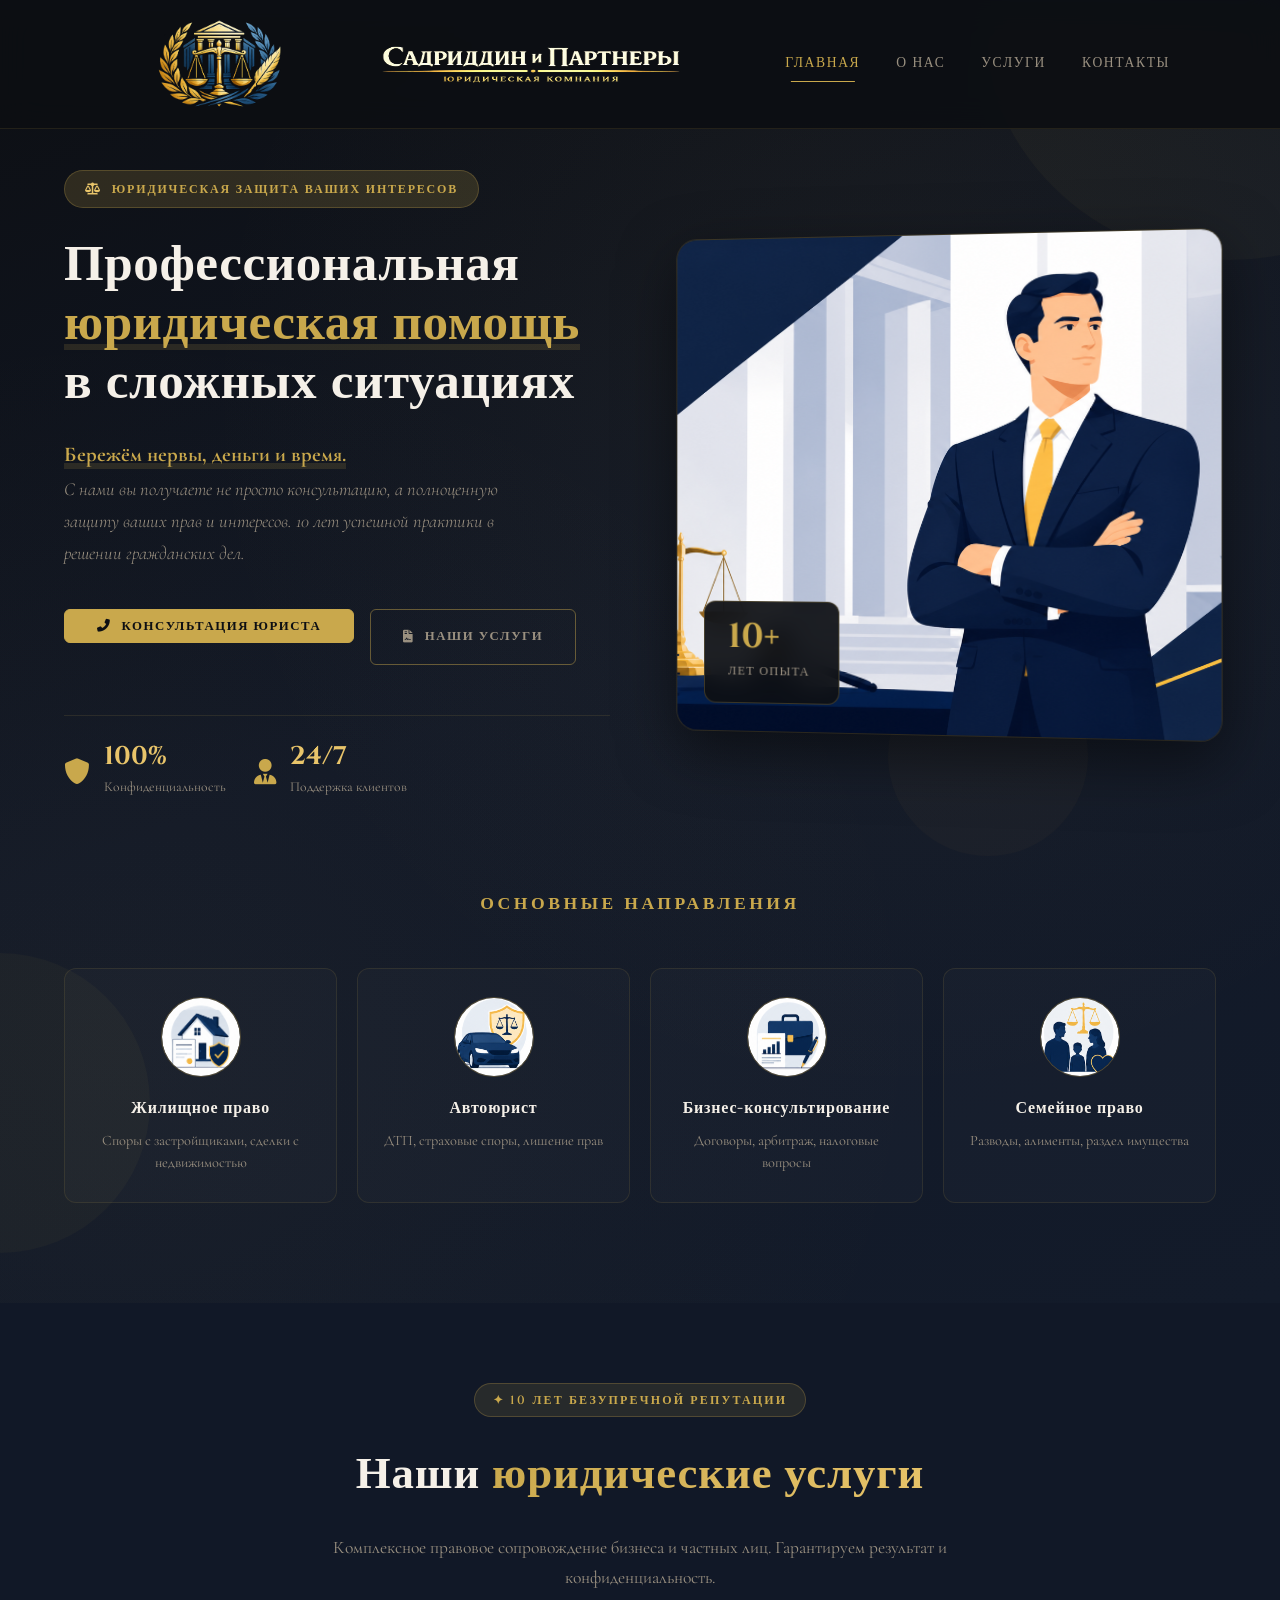
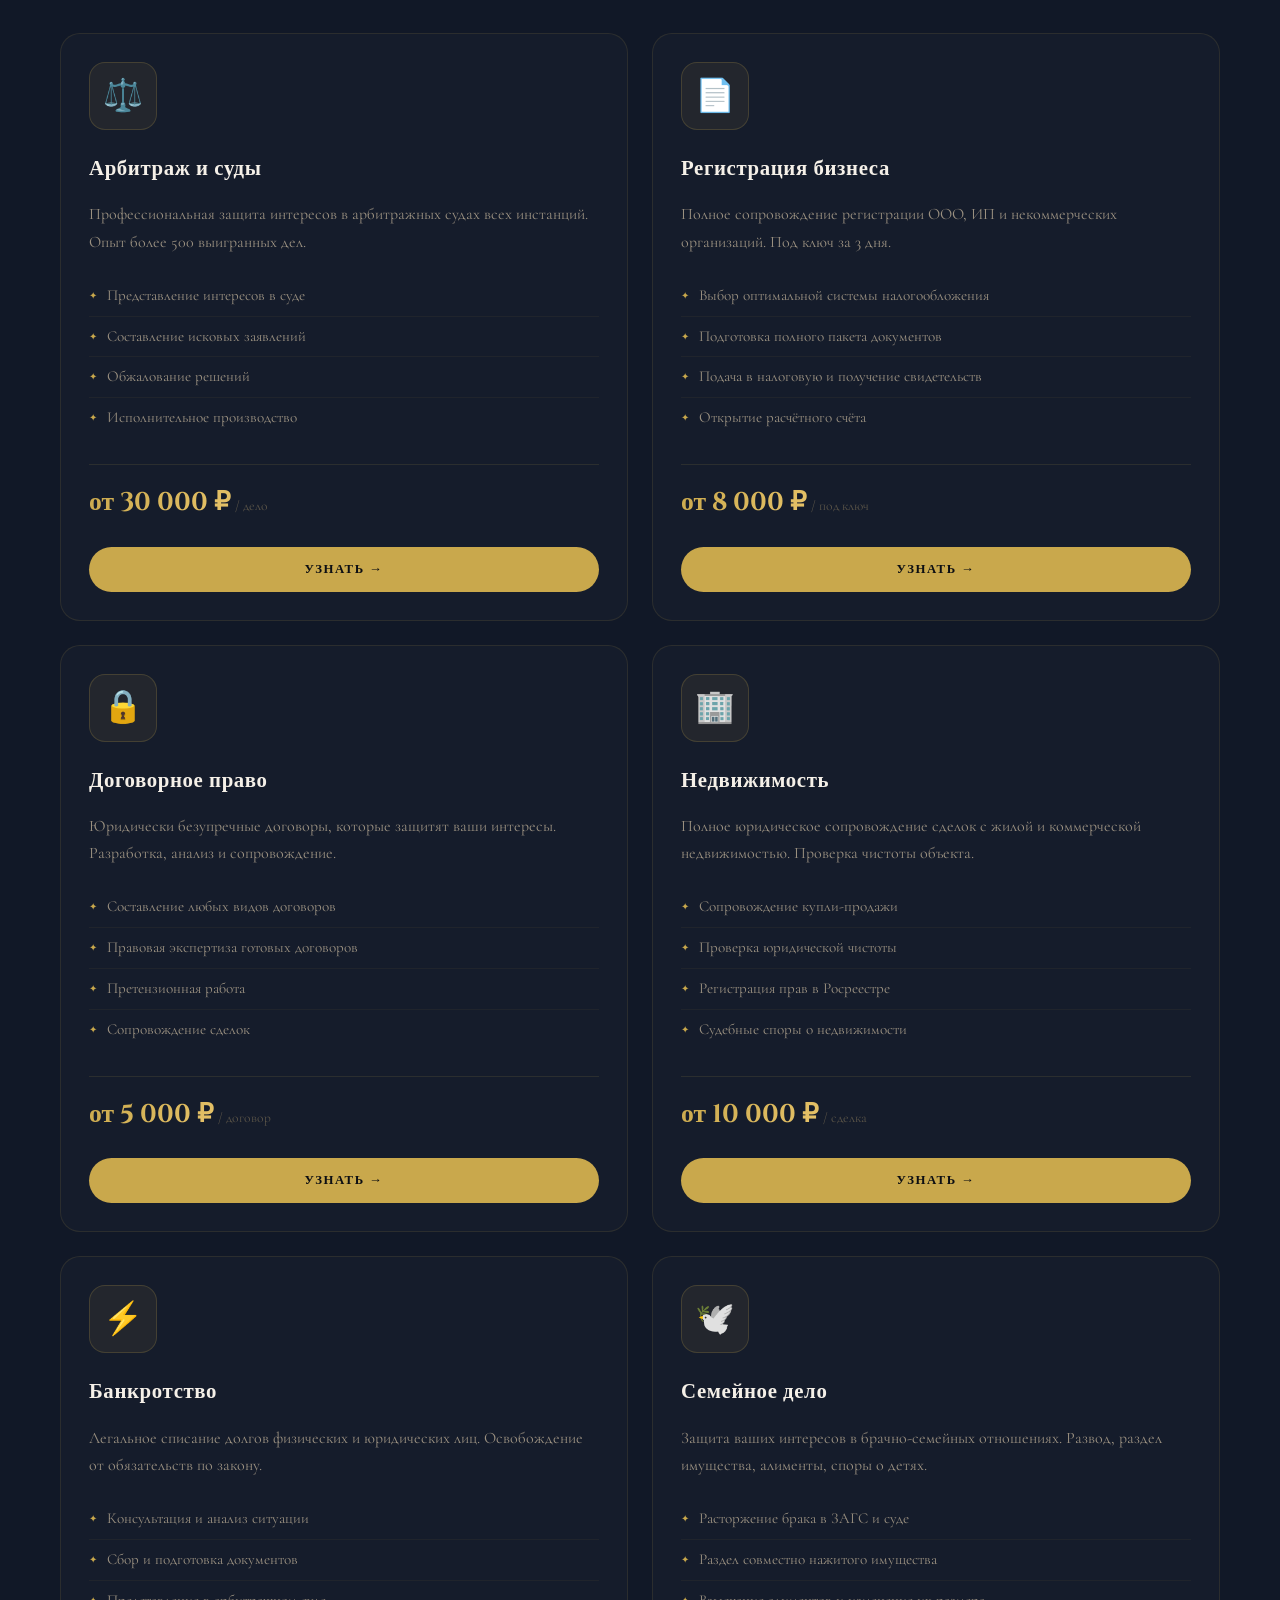
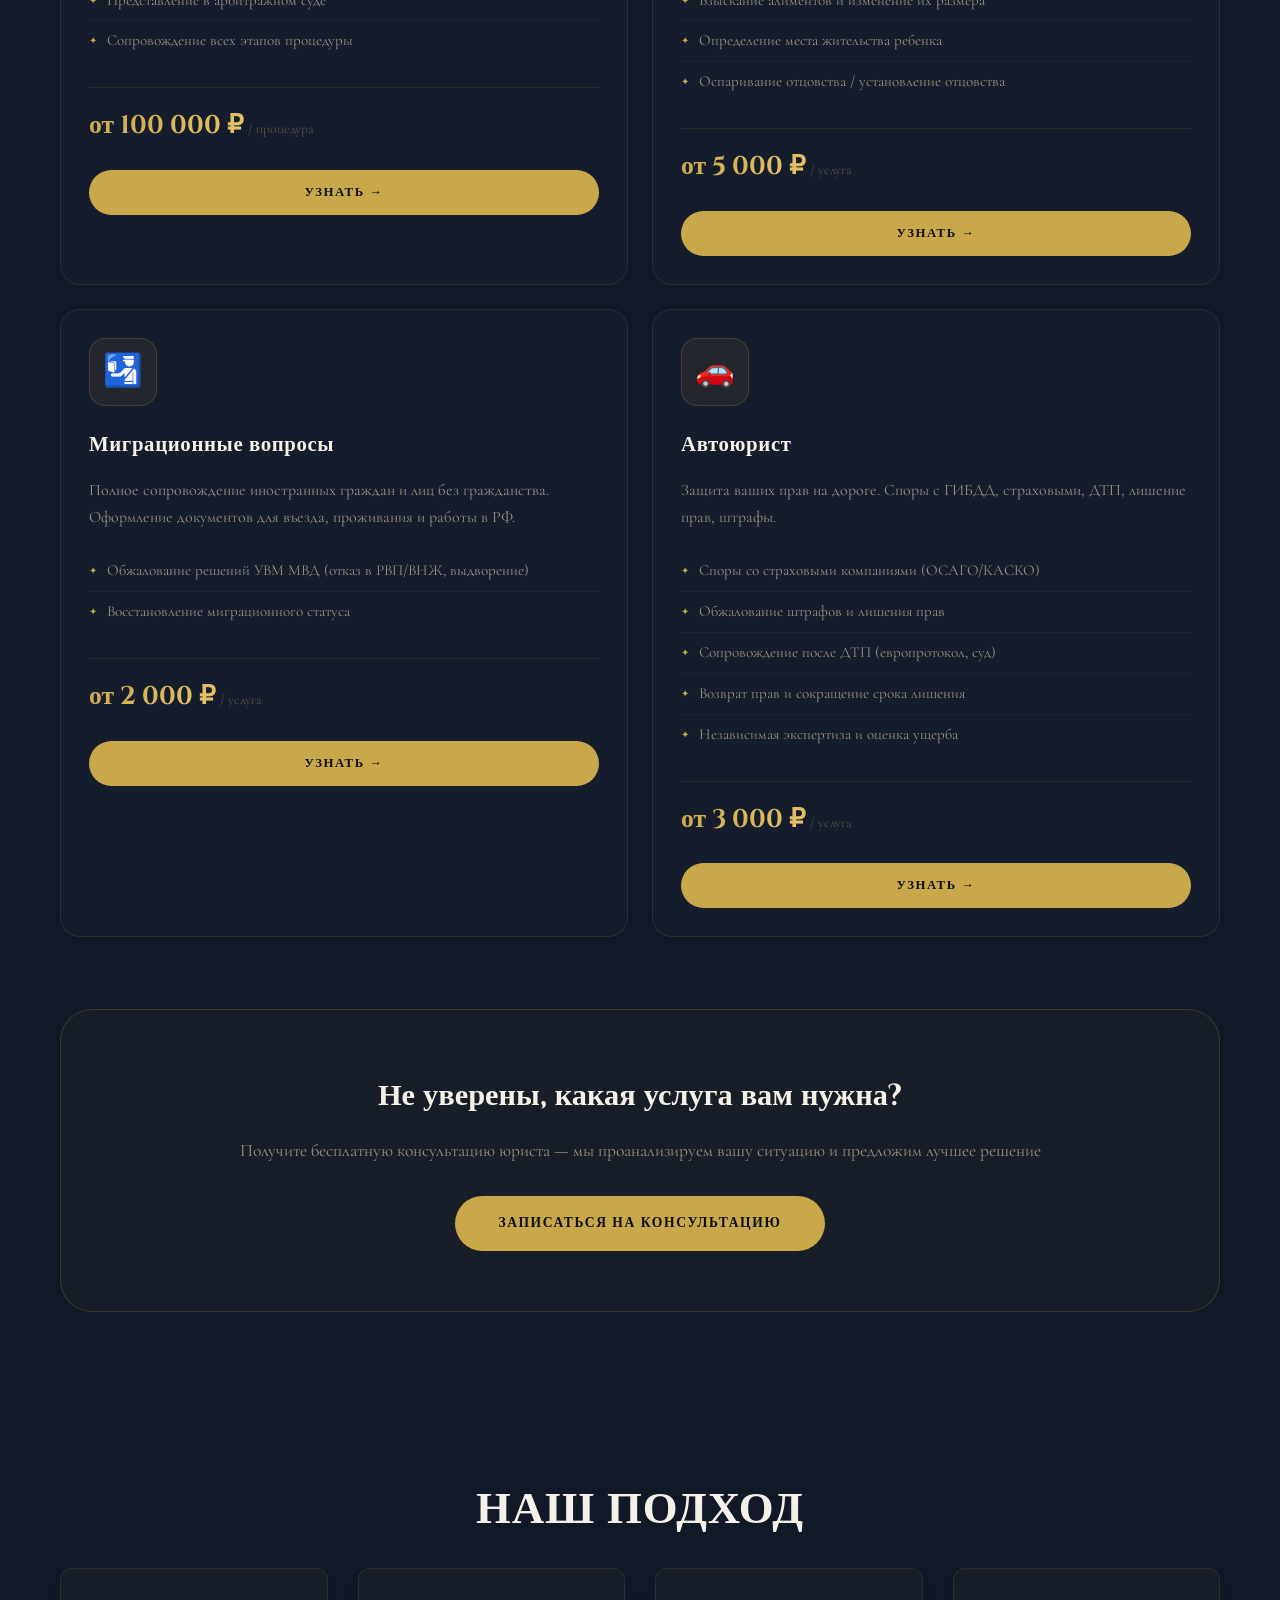
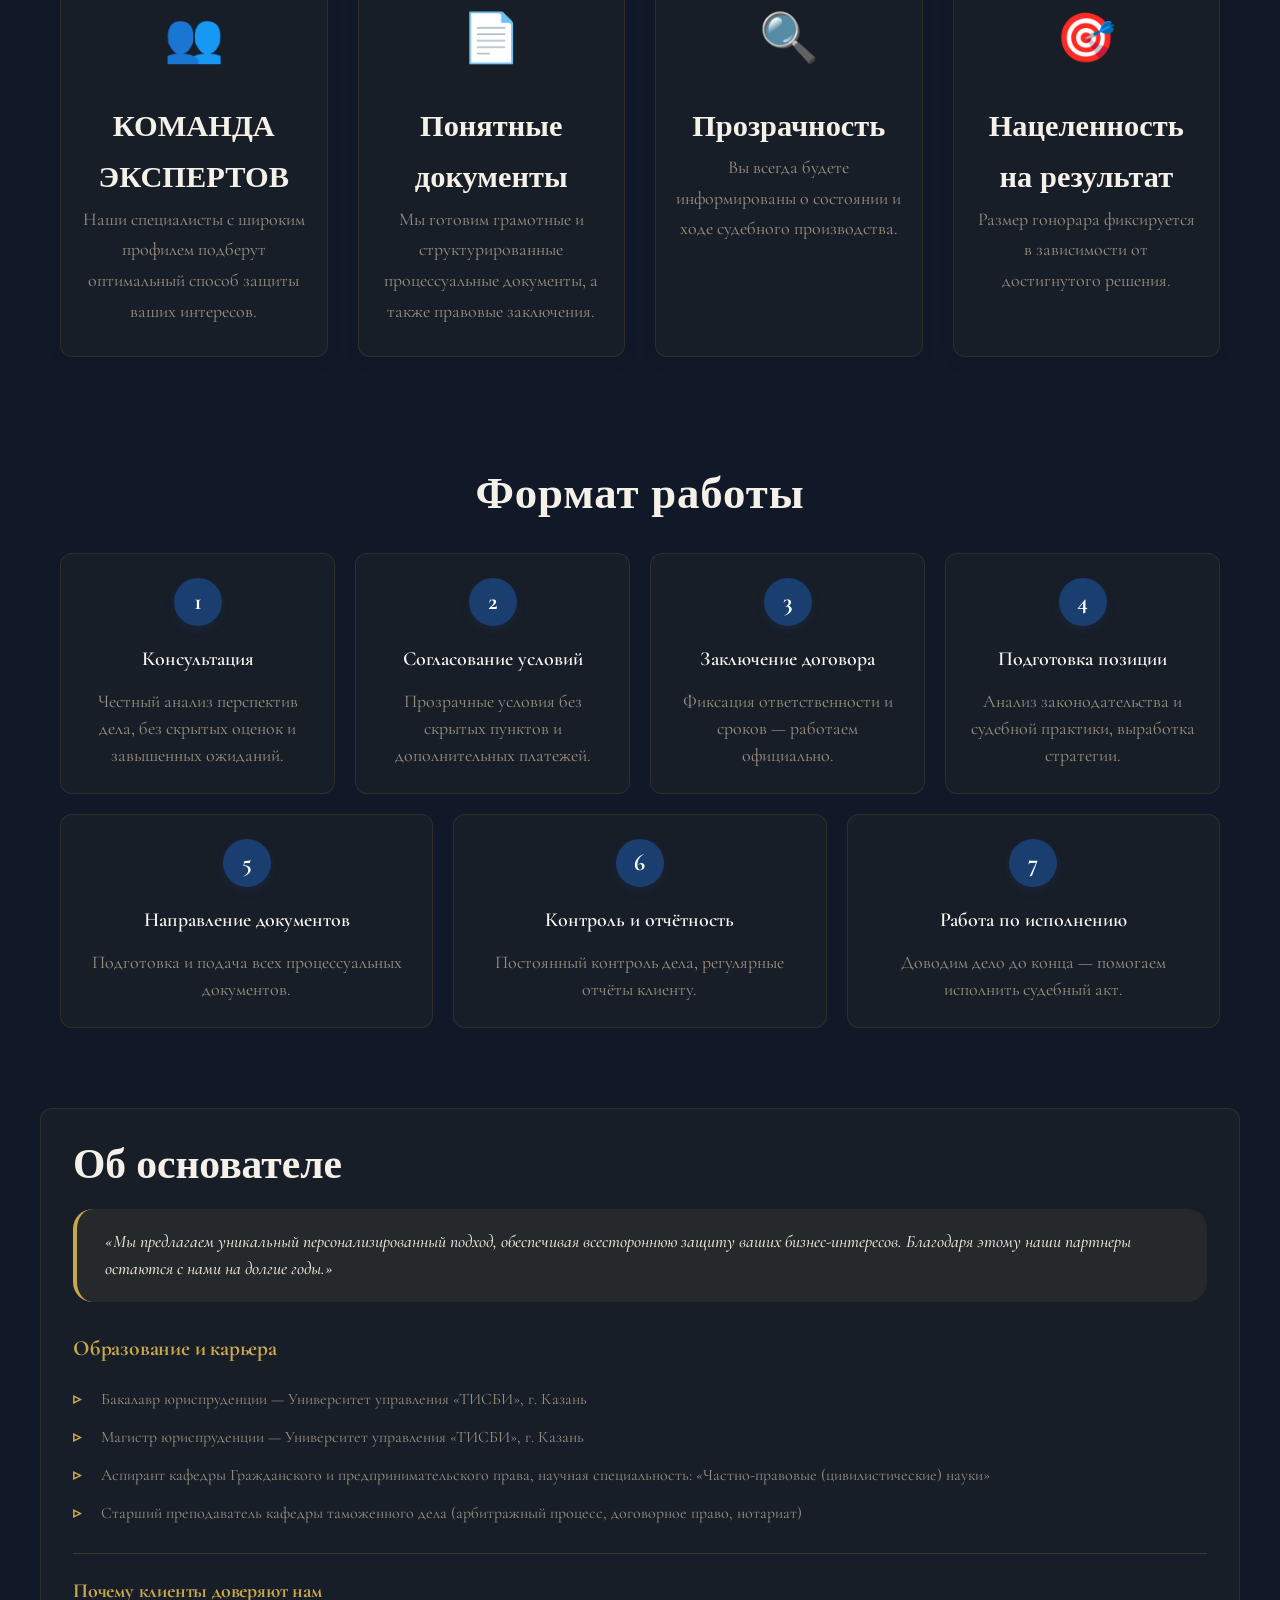
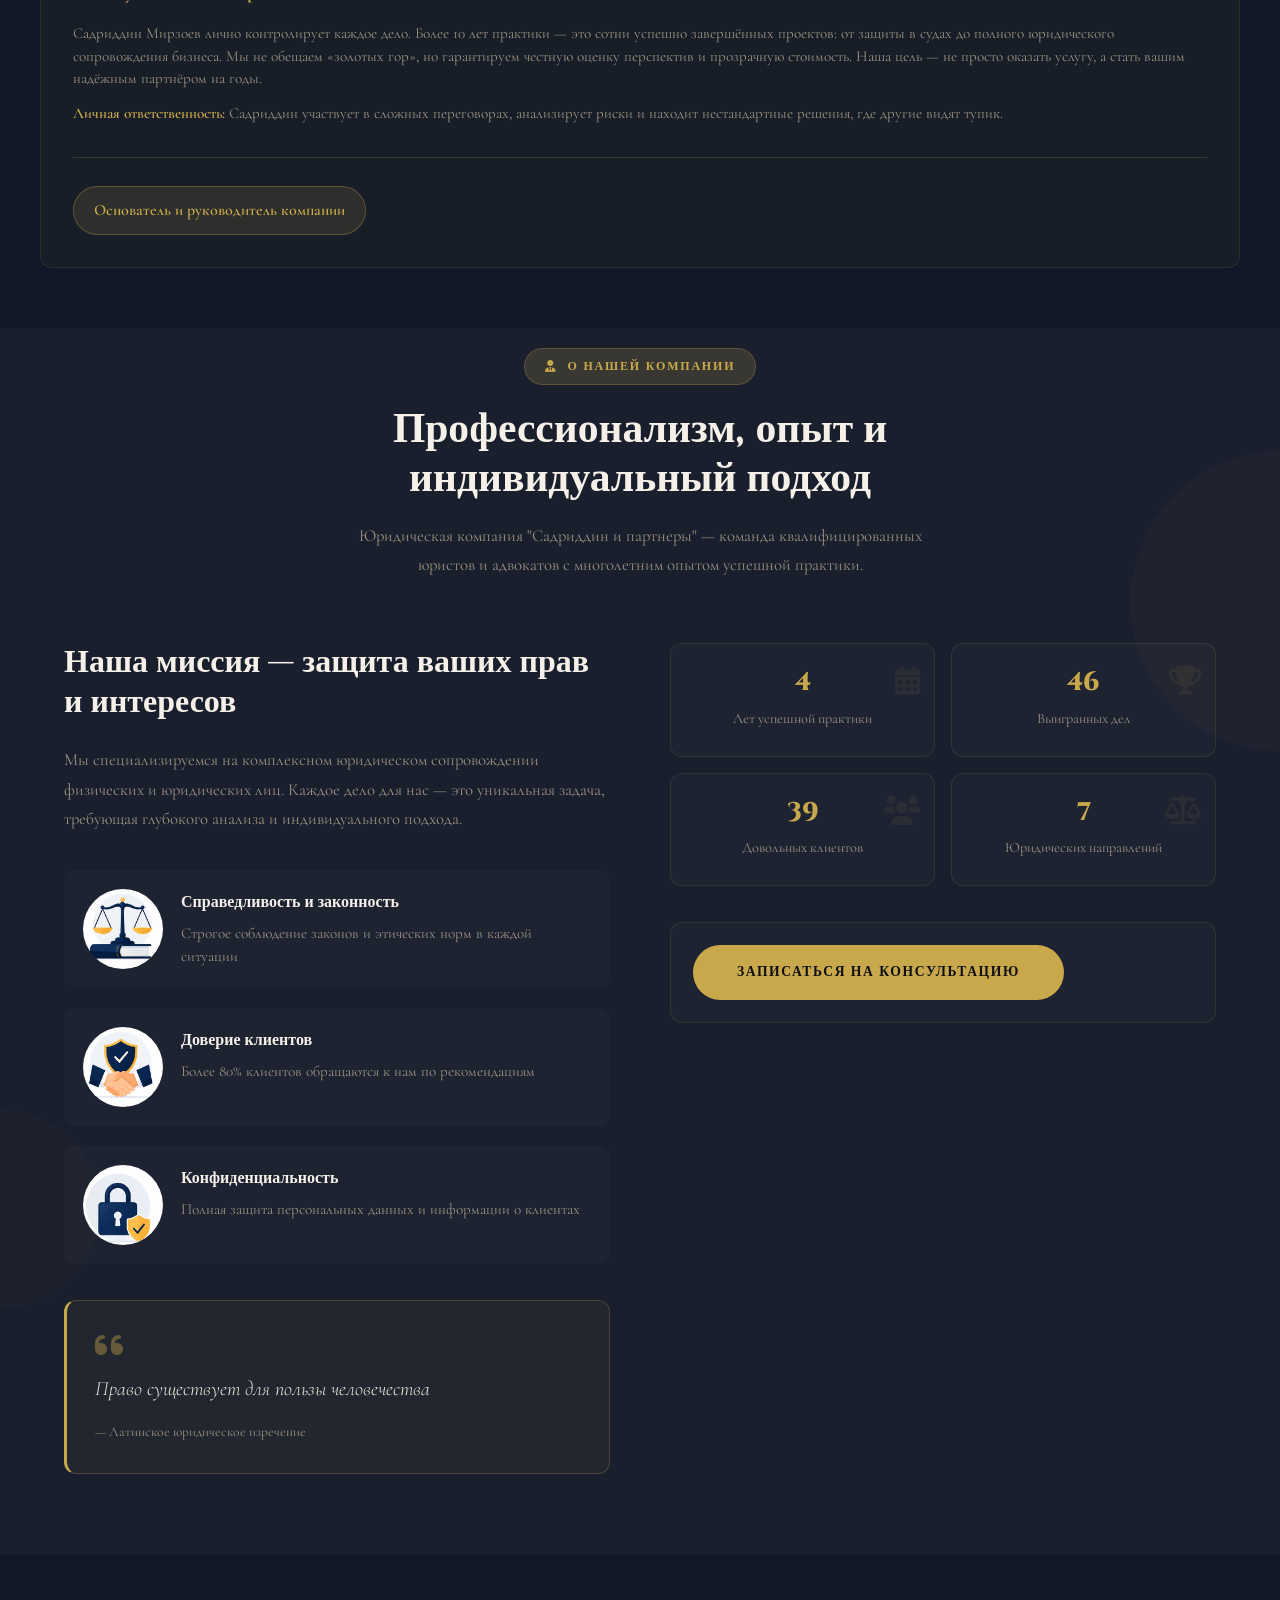
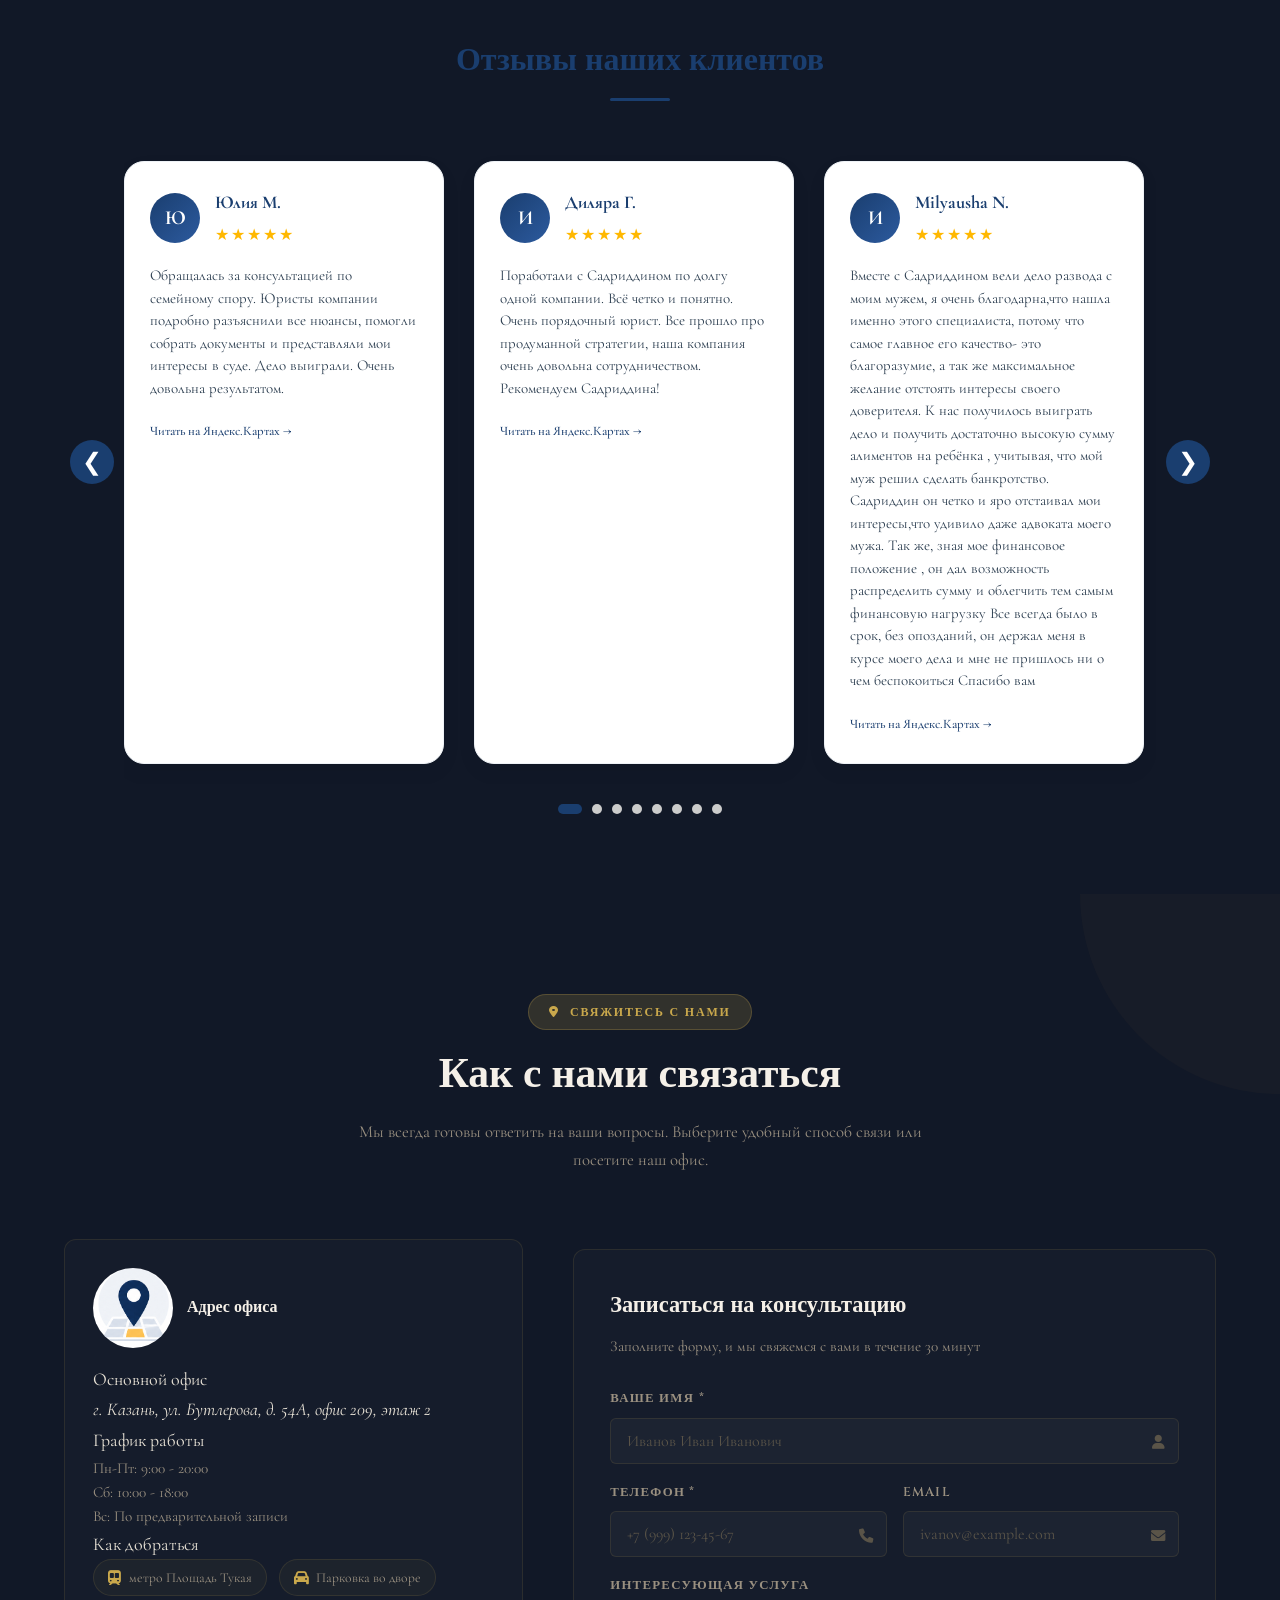
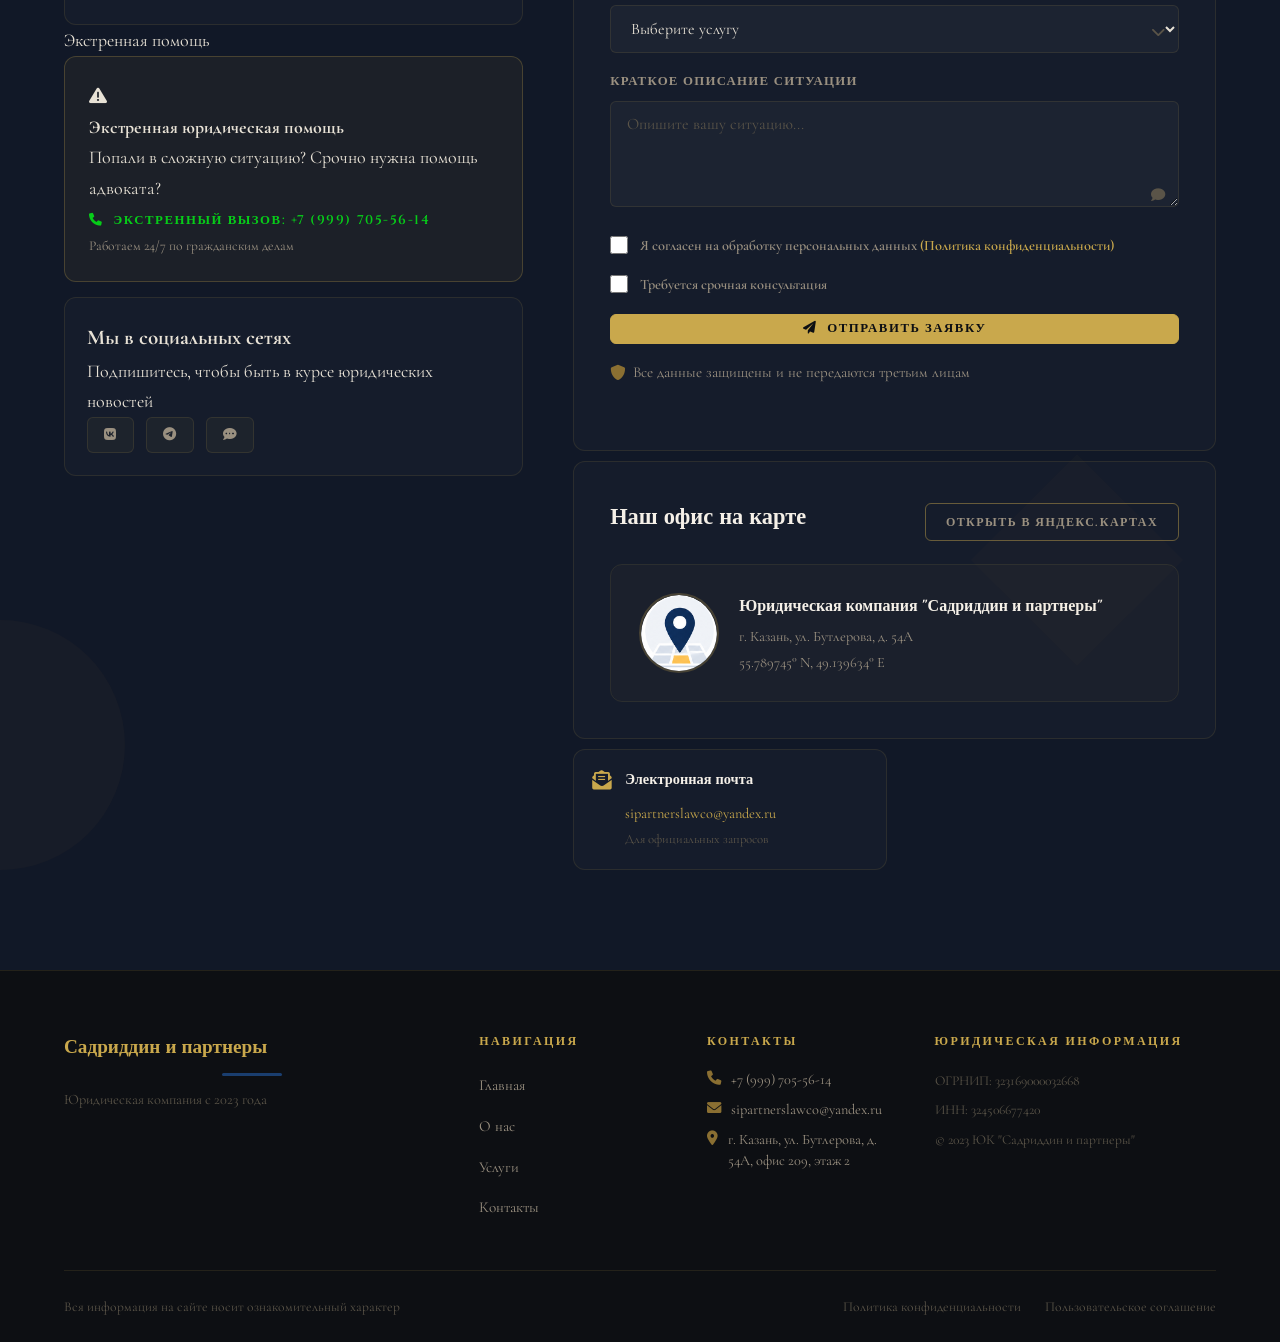
==== commit 282d992a: "latest:5" ====
--- a/index.html
+++ b/index.html
@@ -428,26 +428,44 @@
 
 <!-- Блок: Об основателе -->
 <section class="founder">
-    <h2 class="section-title1">Об основателе</h2>
-    <div class="founder-container">
-        <div class="founder-photo">
-            <div class="founder-avatar">С</div>
-            <!-- если будет фото, замените на <img src="photo.jpg" alt="Основатель"> -->
-        </div>
-        <div class="founder-info">
-            <p class="founder-quote">Мы предлагаем уникальный персонализированный подход, обеспечивая всестороннюю защиту ваших бизнес-интересов. Благодаря этому наши партнеры остаются с нами на долгие годы.</p>
-            <div class="founder-details">
-                <h3>Образование и карьера</h3>
-                <ul>
-                    <li>Бакалавр юриспруденции — Университет управления «ТИСБИ», г. Казань</li>
-                    <li>Магистр юриспруденции — Университет управления «ТИСБИ», г. Казань</li>
-                    <li>Аспирант кафедры Гражданского и предпринимательского права, научная специальность: «Частно-правовые (цивилистические) науки»</li>
-                    <li>Старший преподаватель кафедры таможенного дела (арбитражный процесс, договорное право, нотариат)</li>
-                </ul>
-                <p class="founder-role"><strong>Основатель и руководитель компании</strong></p>
-            </div>
-        </div>
-    </div>
+    <h2 class="section-title2">Об основателе</h2>
+<div class="founder-info">
+    <div class="founder-quote">
+        «Мы предлагаем уникальный персонализированный подход, обеспечивая всестороннюю защиту ваших бизнес-интересов. Благодаря этому наши партнеры остаются с нами на долгие годы.»
+    </div>
+    <div class="founder-details">
+        <h3>Образование и карьера</h3>
+        <ul>
+            <li>Бакалавр юриспруденции — Университет управления «ТИСБИ», г. Казань</li>
+            <li>Магистр юриспруденции — Университет управления «ТИСБИ», г. Казань</li>
+            <li>Аспирант кафедры Гражданского и предпринимательского права, научная специальность: «Частно-правовые (цивилистические) науки»</li>
+            <li>Старший преподаватель кафедры таможенного дела (арбитражный процесс, договорное право, нотариат)</li>
+        </ul>
+        
+        <!-- Добавленный блок для доверия -->
+        <div class="founder-trust">
+            <h3>Почему клиенты доверяют нам</h3>
+            <p>Садриддин Мирзоев лично контролирует каждое дело. Более 10 лет практики — это сотни успешно завершённых проектов: от защиты в судах до полного юридического сопровождения бизнеса. Мы не обещаем «золотых гор», но гарантируем честную оценку перспектив и прозрачную стоимость. Наша цель — не просто оказать услугу, а стать вашим надёжным партнёром на годы.</p>
+            <p><strong>Личная ответственность:</strong> Садриддин участвует в сложных переговорах, анализирует риски и находит нестандартные решения, где другие видят тупик.</p>
+            <!-- <div class="founder-stats">
+                <div class="stat-item">
+                    <span class="stat-number">98%</span>
+                    <span class="stat-label">выигранных дел в суде</span>
+                </div>
+                <div class="stat-item">
+                    <span class="stat-number">100</span>
+                    <span class="stat-label">довольных клиентов</span>
+                </div>
+                <div class="stat-item">
+                    <span class="stat-number">10</span>
+                    <span class="stat-label">лет практики</span>
+                </div>
+            </div> -->
+        </div>
+        
+        <div class="founder-role">Основатель и руководитель компании</div>
+    </div>
+</div>
 </section>
 
 
--- a/styles/styles3.css
+++ b/styles/styles3.css
@@ -2888,4 +2888,119 @@
 @media (max-width: 320px) {
     .section-title { font-size: 24px; }
     .review-card { flex: 0 0 240px; }
+}
+
+
+
+/* Доверительный блок */
+.founder-trust {
+    margin: 28px 0 20px;
+    padding: 20px 0;
+    border-top: 1px solid rgba(201, 168, 76, 0.2);
+    border-bottom: 1px solid rgba(201, 168, 76, 0.2);
+}
+
+.founder-trust h3 {
+    font-size: 1.25rem;
+    font-weight: 700;
+    color: var(--gold, #c9a84c);
+    margin-bottom: 14px;
+}
+
+.founder-trust p {
+    font-size: 0.95rem;
+    line-height: 1.5;
+    color: var(--text-muted, #2c3e50);
+    margin-bottom: 12px;
+}
+
+.founder-trust strong {
+    color: var(--gold, #c9a84c);
+    font-weight: 600;
+}
+
+.founder-stats {
+    display: flex;
+    flex-wrap: wrap;
+    gap: 20px;
+    margin-top: 20px;
+    justify-content: space-between;
+}
+
+.stat-item {
+    flex: 1;
+    min-width: 80px;
+    text-align: center;
+    background: rgba(201, 168, 76, 0.05);
+    padding: 12px 8px;
+    border-radius: 16px;
+    border: 1px solid rgba(201, 168, 76, 0.15);
+}
+
+.stat-number {
+    display: block;
+    font-size: 1.6rem;
+    font-weight: 800;
+    color: var(--gold, #c9a84c);
+    line-height: 1.2;
+}
+
+.stat-label {
+    font-size: 0.7rem;
+    color: var(--text-muted, #2c3e50);
+    text-transform: uppercase;
+    letter-spacing: 0.5px;
+}
+
+/* Адаптация под 640px */
+@media (max-width: 640px) {
+    .founder-stats {
+        gap: 12px;
+    }
+    .stat-number {
+        font-size: 1.3rem;
+    }
+    .stat-label {
+        font-size: 0.65rem;
+    }
+}
+
+@media (max-width: 480px) {
+    .founder-trust h3 {
+        font-size: 1.1rem;
+    }
+    .founder-trust p {
+        font-size: 0.85rem;
+    }
+    .stat-number {
+        font-size: 1.1rem;
+    }
+    .stat-label {
+        font-size: 0.6rem;
+    }
+}
+
+@media (max-width: 320px) {
+    .founder-trust {
+        margin: 20px 0 16px;
+        padding: 16px 0;
+    }
+    .founder-stats {
+        flex-direction: column;
+        gap: 10px;
+    }
+    .stat-item {
+        display: flex;
+        align-items: center;
+        justify-content: space-between;
+        text-align: left;
+        padding: 8px 12px;
+    }
+    .stat-number {
+        font-size: 1rem;
+        margin-right: 10px;
+    }
+    .stat-label {
+        font-size: 0.7rem;
+    }
 }
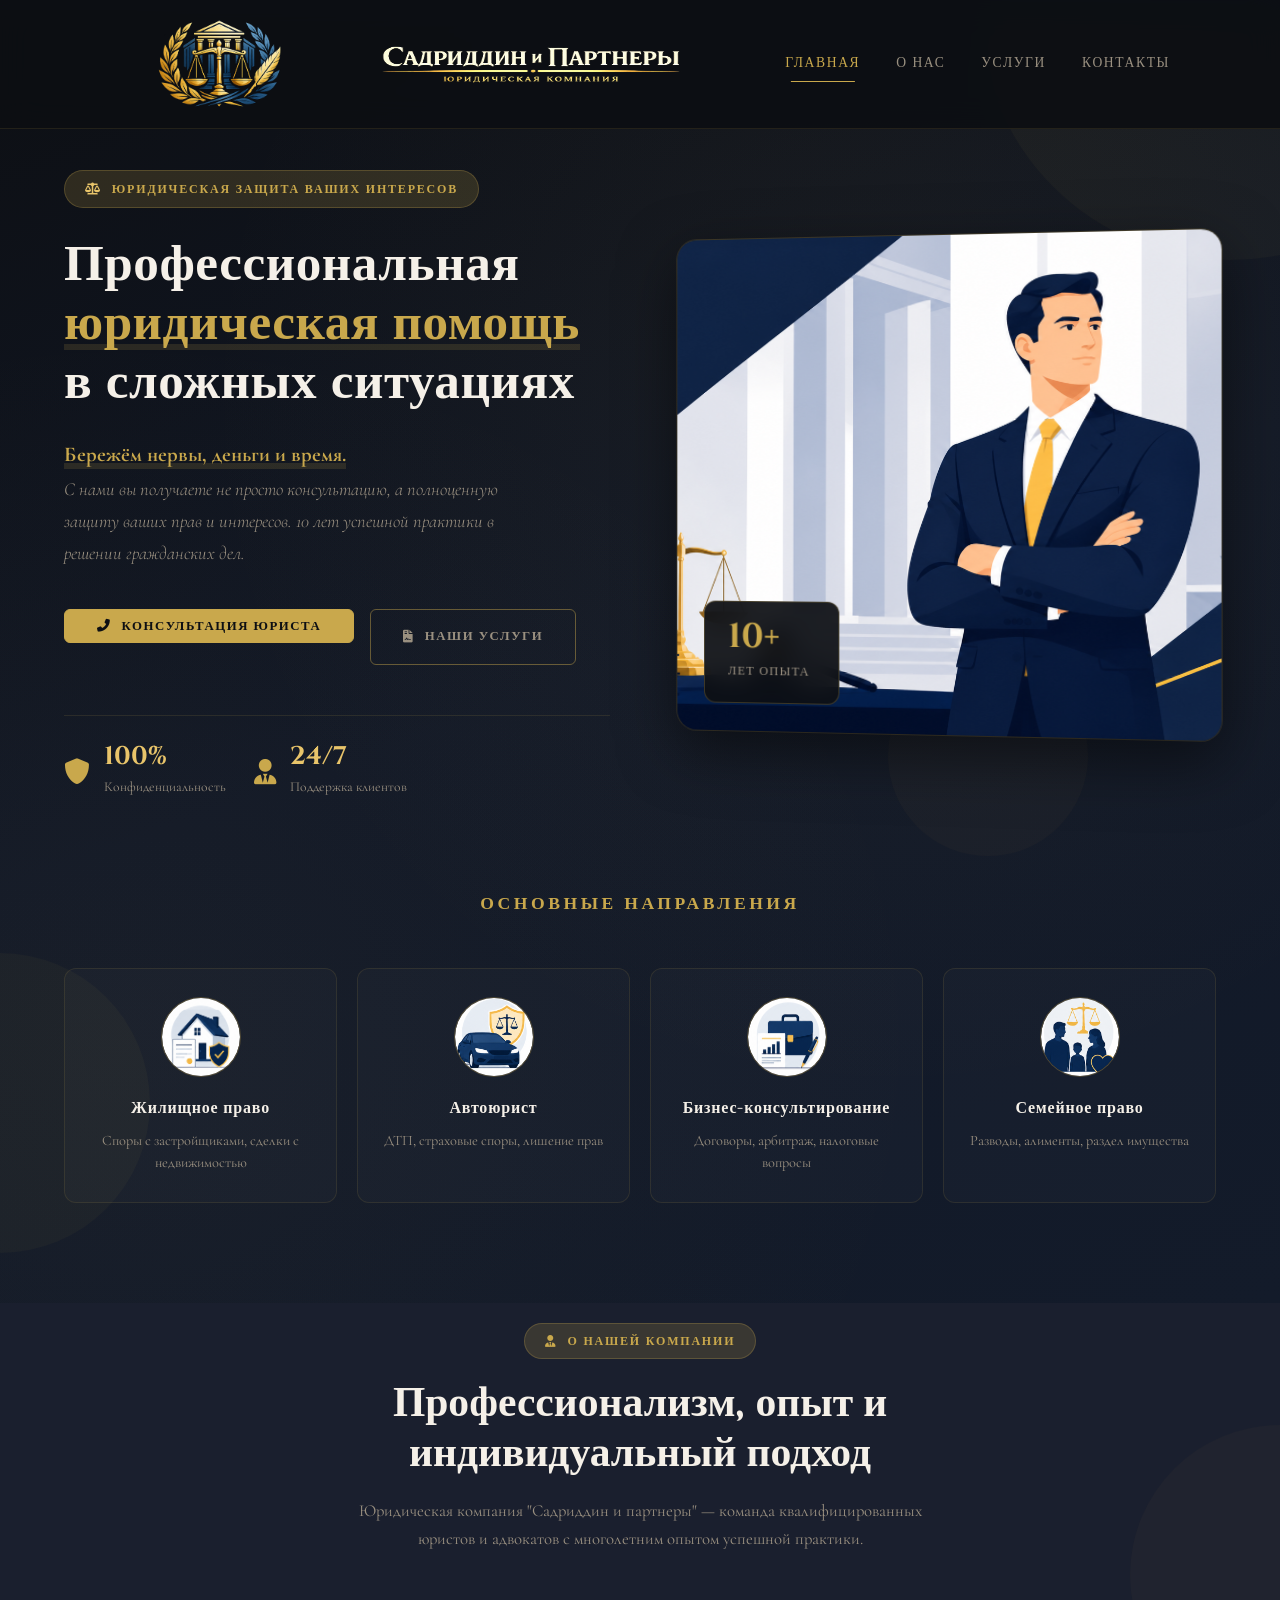
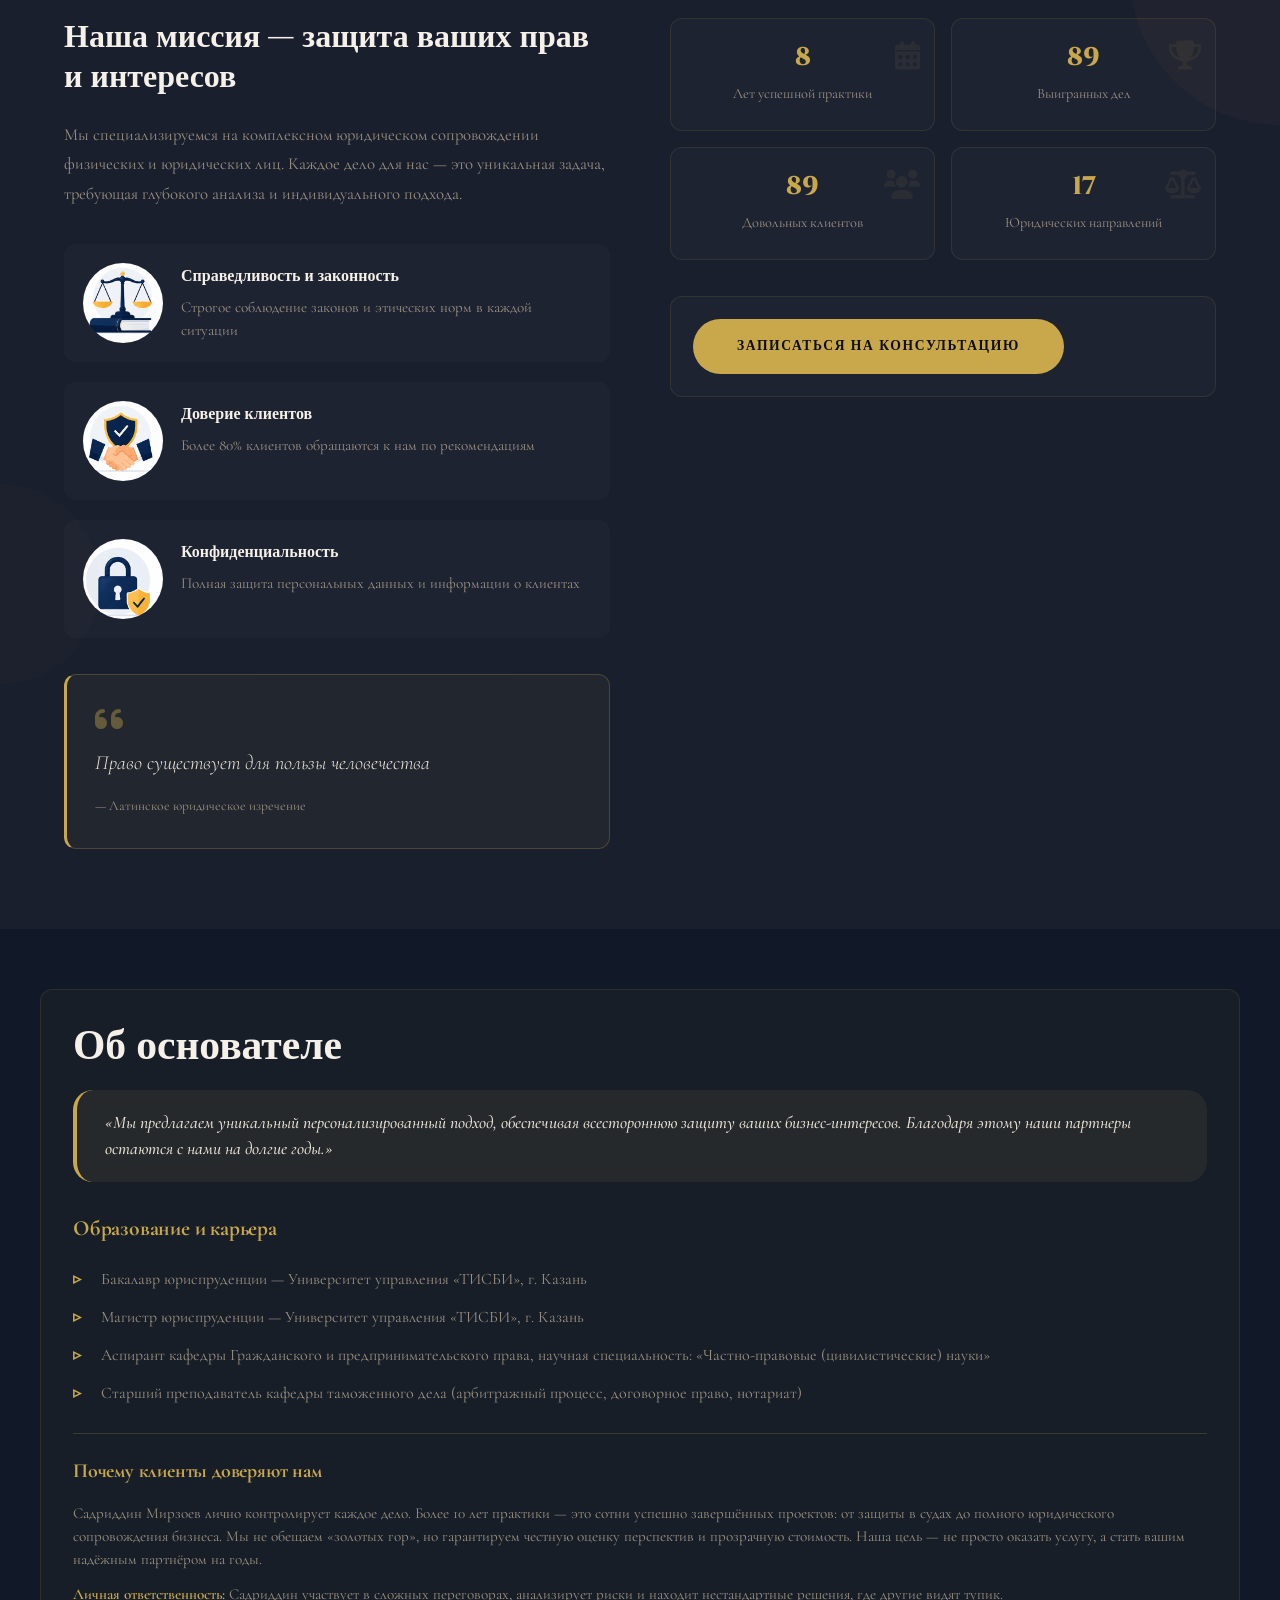
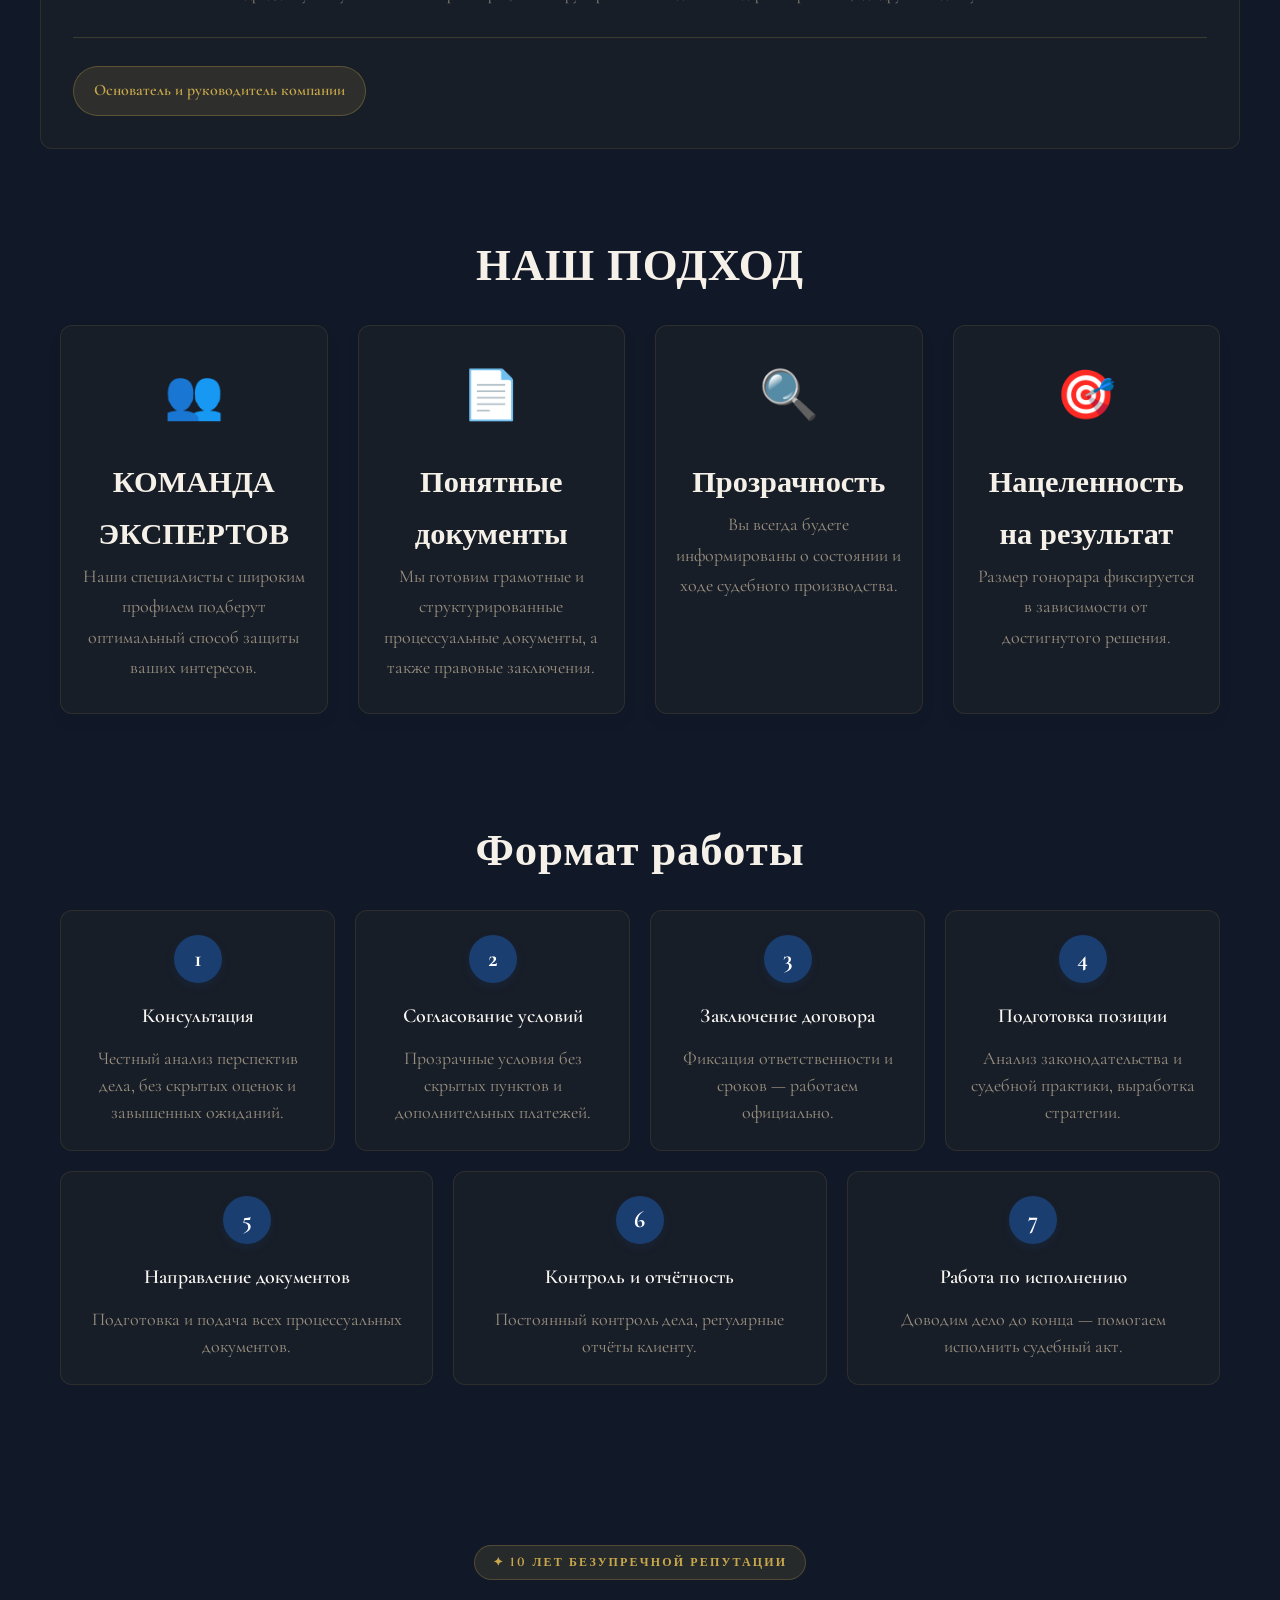
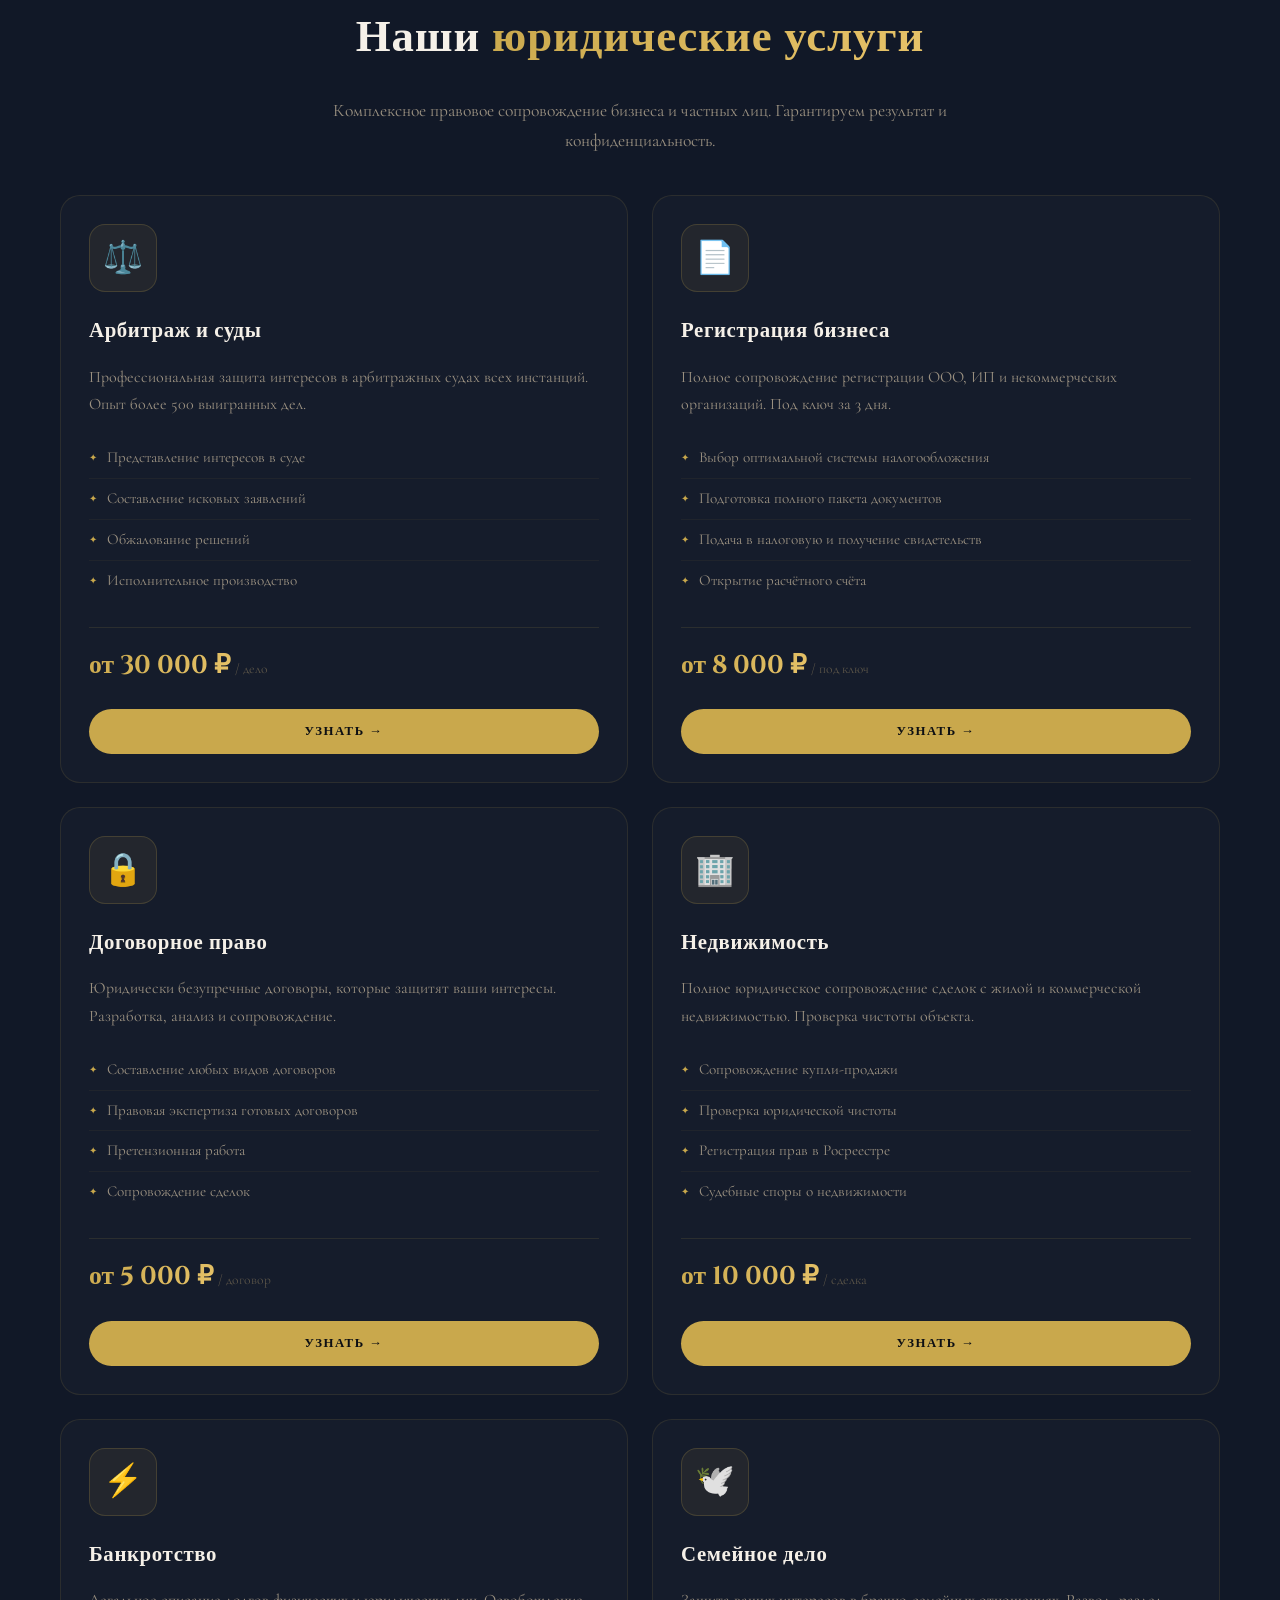
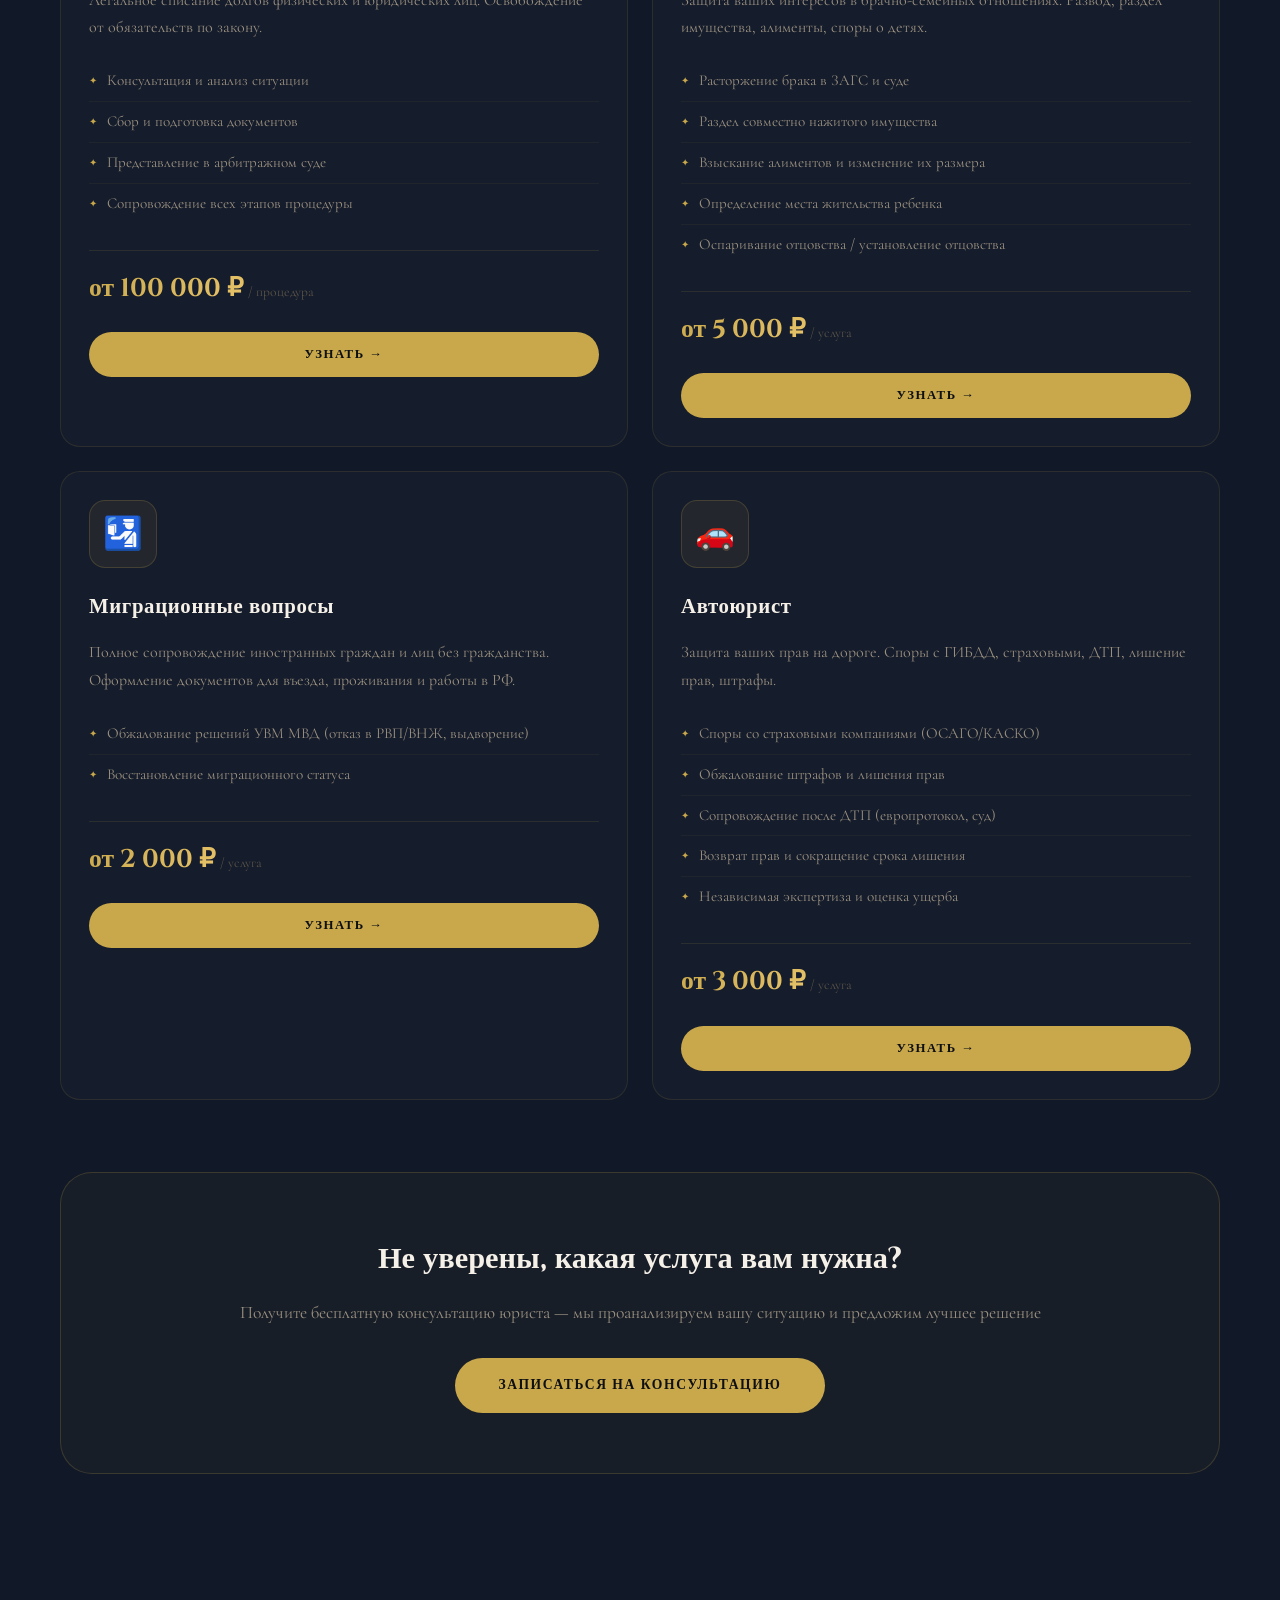
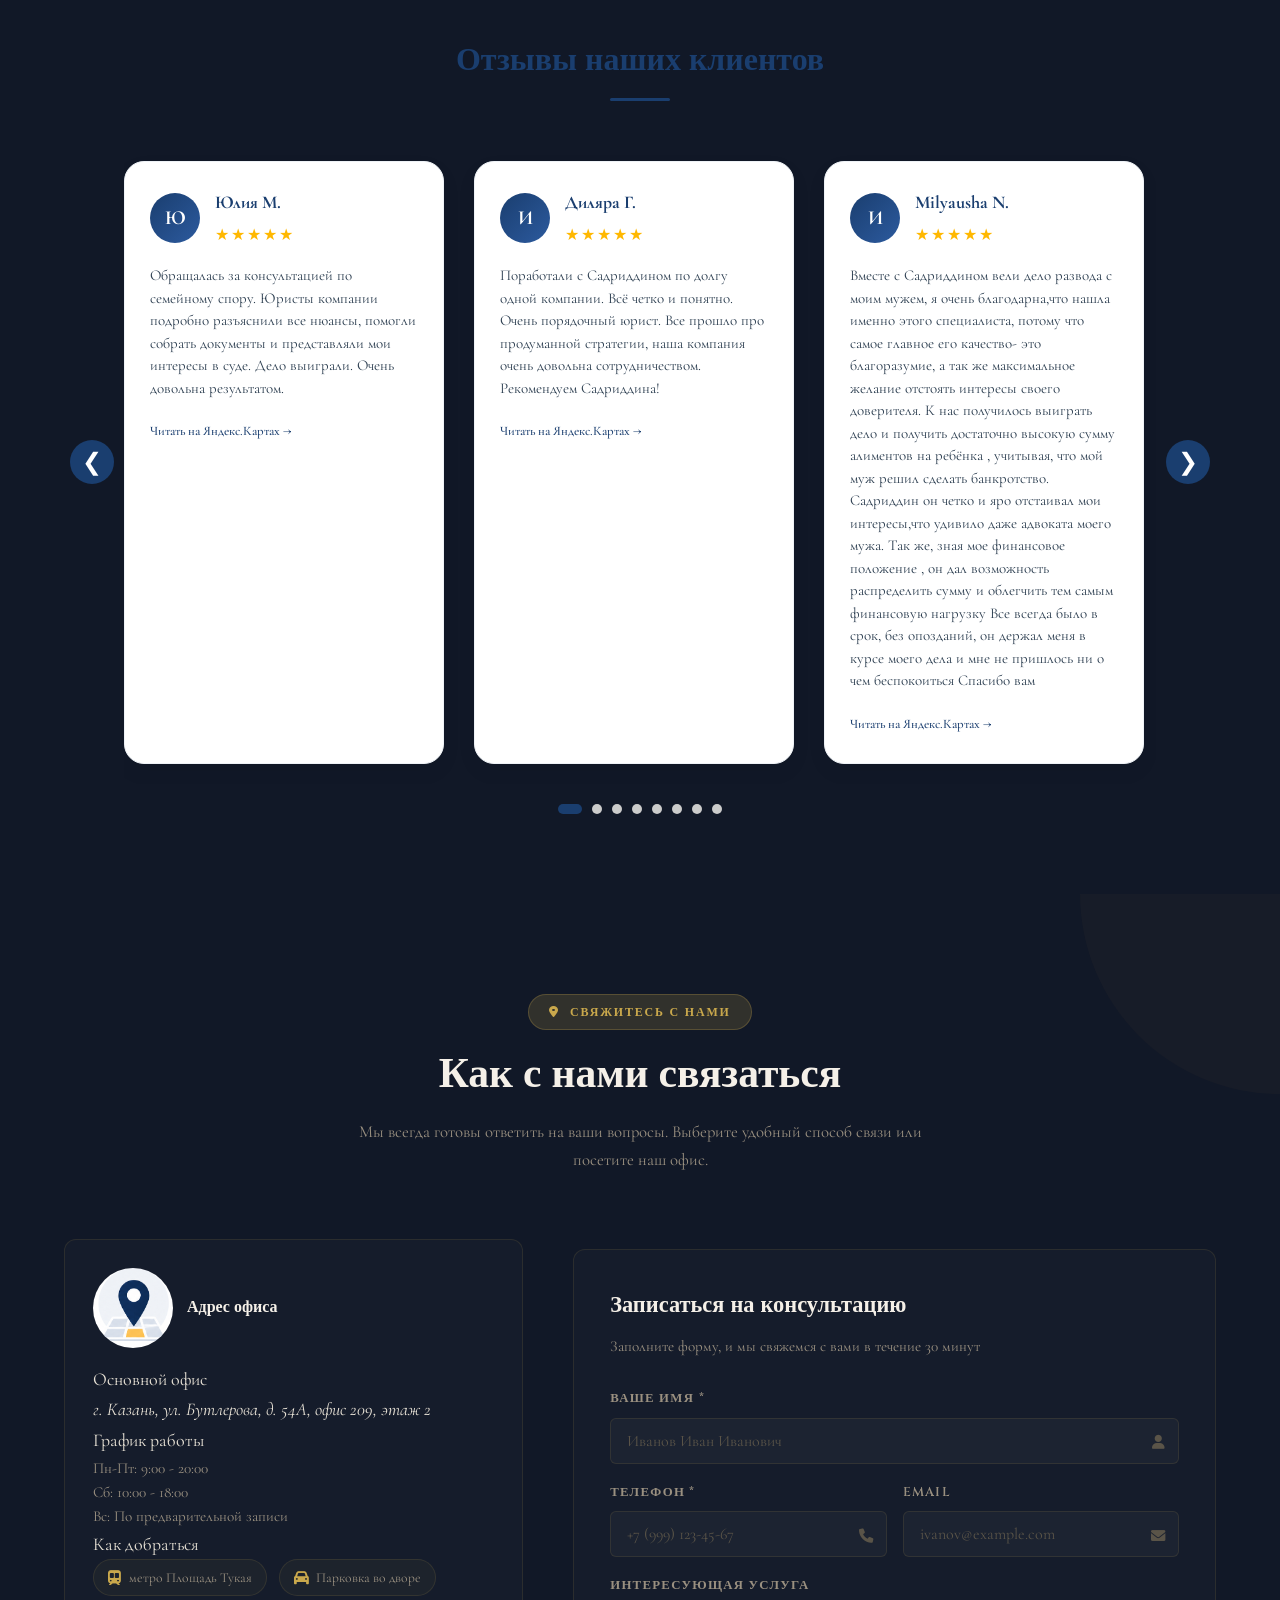
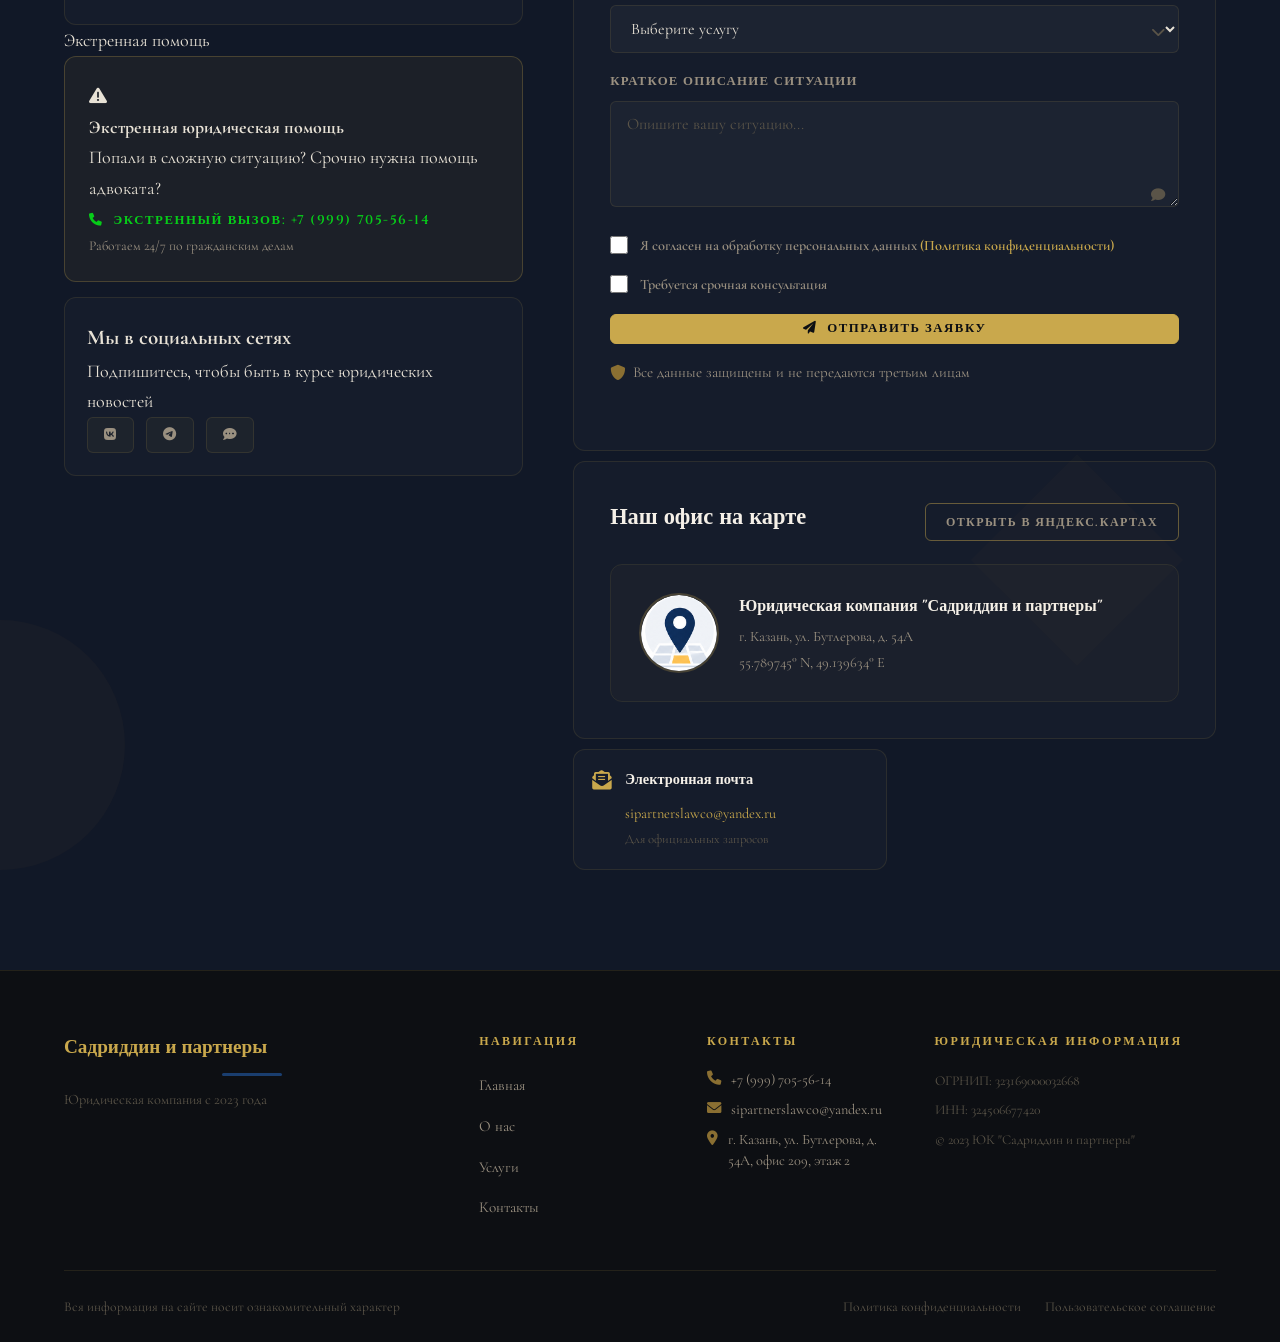
==== commit c418b09f: "latest:6" ====
--- a/index.html
+++ b/index.html
@@ -155,7 +155,224 @@
     </div>
 </section>
 
-
+<!-- О нас -->
+<section class="about" id="about">
+    <div class="container">
+        <!-- Заголовок секции -->
+        <div class="section-header">
+            <span class="section-subtitle">
+                <i class="fas fa-user-tie"></i>
+                О нашей компании
+            </span>
+            <h2 class="section-title2">Профессионализм, опыт и индивидуальный подход</h2>
+            <p class="section-description">
+                Юридическая компания "Садриддин и партнеры" — команда квалифицированных юристов и адвокатов с многолетним опытом успешной практики.
+            </p>
+        </div>
+
+        <div class="about__content">
+            <!-- Левая колонка: Текст и преимущества -->
+            <div class="about__text">
+                <h3 class="about__title">Наша миссия — защита ваших прав и интересов</h3>
+                
+                <p class="about__description">
+                    Мы специализируемся на комплексном юридическом сопровождении физических и юридических лиц. 
+                    Каждое дело для нас — это уникальная задача, требующая глубокого анализа и индивидуального подхода.
+                </p>
+                
+                <div class="about__mission">
+                    <div class="mission-item">
+                        <img  src="icons/book1.png" style="width: 80px; height: 80px; border-radius: 50%; object-fit: cover;"></img>
+                        <div>
+                            <h4>Справедливость и законность</h4>
+                            <p>Строгое соблюдение законов и этических норм в каждой ситуации</p>
+                        </div>
+                    </div>
+                    
+                    <div class="mission-item">
+                        <img  src="icons/hands.png" style="width: 80px; height: 80px; border-radius: 50%; object-fit: cover;"></img>
+                        <div>
+                            <h4>Доверие клиентов</h4>
+                            <p>Более 80% клиентов обращаются к нам по рекомендациям</p>
+                        </div>
+                    </div>
+                    
+                    <div class="mission-item">
+                        <img  src="icons/conf.png" style="width: 80px; height: 80px; border-radius: 50%; object-fit: cover;"></img>
+                        <div>
+                            <h4>Конфиденциальность</h4>
+                            <p>Полная защита персональных данных и информации о клиентах</p>
+                        </div>
+                    </div>
+                </div>
+                
+                <div class="about__quote">
+                    <div class="quote-content">
+                        <i class="fas fa-quote-left quote-icon"></i>
+                        <p>Право существует для пользы человечества</p>
+                        <span class="quote-author">— Латинское юридическое изречение</span>
+                    </div>
+                </div>
+            </div>
+            
+            <!-- Правая колонка: Статистика и достижения -->
+            <div class="about__stats">
+                <div class="stats-grid">
+                    <div class="stat-card">
+                        <div class="stat-number" data-count="10">0</div>
+                        <div class="stat-text">Лет успешной практики</div>
+                        <div class="stat-icon">
+                            <i class="fas fa-calendar-alt"></i>
+                        </div>
+                    </div>
+                    
+                    <div class="stat-card">
+                        <div class="stat-number" data-count="100">0</div>
+                        <div class="stat-text">Выигранных дел</div>
+                        <div class="stat-icon">
+                            <i class="fas fa-trophy"></i>
+                        </div>
+                    </div>
+                    
+                    <div class="stat-card">
+                        <div class="stat-number" data-count="100">0</div>
+                        <div class="stat-text">Довольных клиентов</div>
+                        <div class="stat-icon">
+                            <i class="fas fa-users"></i>
+                        </div>
+                    </div>
+                    
+                    <div class="stat-card">
+                        <div class="stat-number" data-count="20">0</div>
+                        <div class="stat-text">Юридических направлений</div>
+                        <div class="stat-icon">
+                            <i class="fas fa-balance-scale"></i>
+                        </div>
+                    </div>
+                </div>
+                
+                <!-- Сертификаты -->
+                <div class="certificates">
+                  <a href="#contacts_form" class="cta-button1">Записаться на консультацию</a>
+                </div>
+            </div>
+        </div>
+        
+    
+    <!-- Декоративные элементы -->
+    <div class="about__decor">
+        <div class="decor-element decor-4"></div>
+        <div class="decor-element decor-5"></div>
+    </div>
+</section>
+
+<!-- Блок: Об основателе -->
+<section class="founder">
+    <h2 class="section-title2">Об основателе</h2>
+<div class="founder-info">
+    <div class="founder-quote">
+        «Мы предлагаем уникальный персонализированный подход, обеспечивая всестороннюю защиту ваших бизнес-интересов. Благодаря этому наши партнеры остаются с нами на долгие годы.»
+    </div>
+    <div class="founder-details">
+        <h3>Образование и карьера</h3>
+        <ul>
+            <li>Бакалавр юриспруденции — Университет управления «ТИСБИ», г. Казань</li>
+            <li>Магистр юриспруденции — Университет управления «ТИСБИ», г. Казань</li>
+            <li>Аспирант кафедры Гражданского и предпринимательского права, научная специальность: «Частно-правовые (цивилистические) науки»</li>
+            <li>Старший преподаватель кафедры таможенного дела (арбитражный процесс, договорное право, нотариат)</li>
+        </ul>
+        
+        <!-- Добавленный блок для доверия -->
+        <div class="founder-trust">
+            <h3>Почему клиенты доверяют нам</h3>
+            <p>Садриддин Мирзоев лично контролирует каждое дело. Более 10 лет практики — это сотни успешно завершённых проектов: от защиты в судах до полного юридического сопровождения бизнеса. Мы не обещаем «золотых гор», но гарантируем честную оценку перспектив и прозрачную стоимость. Наша цель — не просто оказать услугу, а стать вашим надёжным партнёром на годы.</p>
+            <p><strong>Личная ответственность:</strong> Садриддин участвует в сложных переговорах, анализирует риски и находит нестандартные решения, где другие видят тупик.</p>
+        </div>
+        
+        <div class="founder-role">Основатель и руководитель компании</div>
+    </div>
+</div>
+</section>
+
+<!-- Блок: Наш подход -->
+<section class="our-approach">
+    <h2 class="section-title1" >НАШ ПОДХОД</h2>
+    <div class="approach-grid">
+        <div class="approach-item">
+            <div class="approach-icon">👥</div>
+            <br>
+            <span class="cta-title1">КОМАНДА ЭКСПЕРТОВ</span>
+            <br>
+            <span class="cta-tit">Наши специалисты с широким профилем подберут оптимальный способ защиты ваших интересов.</span>
+        </div>
+        <div class="approach-item">
+            <div class="approach-icon">📄</div>
+            <br>
+            <span class="cta-title1">Понятные документы</span>
+            <br>
+            <span class="cta-tit">Мы готовим грамотные и структурированные процессуальные документы, а также правовые заключения.</span>
+        </div>
+        <div class="approach-item">
+            <div class="approach-icon">🔍</div>
+            <br>
+            <span class="cta-title1">Прозрачность</span>
+            <br>
+            <span class="cta-tit">Вы всегда будете информированы о состоянии и ходе судебного производства.</span>
+        </div>
+        <div class="approach-item">
+            <div class="approach-icon">🎯</div>
+            <br>
+            <span class="cta-title1">Нацеленность на результат</span>
+            <br>
+            <span class="cta-tit">Размер гонорара фиксируется в зависимости от достигнутого решения.</span>
+        </div>
+    </div>
+</section>
+
+<!-- Блок: Формат работы -->
+<section class="work-format">
+    <h2 class="section-title1">Формат работы</h2>
+    <div class="work-steps">
+        <div class="step">
+            <div class="step-number">1</div>
+            <h3>Консультация</h3>
+            <p>Честный анализ перспектив дела, без скрытых оценок и завышенных ожиданий.</p>
+        </div>
+        <div class="step">
+            <div class="step-number">2</div>
+            <h3>Согласование условий</h3>
+            <p>Прозрачные условия без скрытых пунктов и дополнительных платежей.</p>
+        </div>
+        <div class="step">
+            <div class="step-number">3</div>
+            <h3>Заключение договора</h3>
+            <p>Фиксация ответственности и сроков — работаем официально.</p>
+        </div>
+        <div class="step">
+            <div class="step-number">4</div>
+            <h3>Подготовка позиции</h3>
+            <p>Анализ законодательства и судебной практики, выработка стратегии.</p>
+        </div>
+        <div class="step">
+            <div class="step-number">5</div>
+            <h3>Направление документов</h3>
+            <p>Подготовка и подача всех процессуальных документов.</p>
+        </div>
+        <div class="step">
+            <div class="step-number">6</div>
+            <h3>Контроль и отчётность</h3>
+            <p>Постоянный контроль дела, регулярные отчёты клиенту.</p>
+        </div>
+        <div class="step">
+            <div class="step-number">7</div>
+            <h3>Работа по исполнению</h3>
+            <p>Доводим дело до конца — помогаем исполнить судебный акт.</p>
+        </div>
+    </div>
+</section>
+
+
+<!-- Блок: Услуги -->
 <section class="services-section1" id="services">
     <div class="section-header1">
         <div class="section-tag1">✦ 10 лет безупречной репутации</div>
@@ -343,244 +560,19 @@
 </section>
 
 
-<!-- Блок: Наш подход -->
-<section class="our-approach">
-    <h2 class="section-title1" >НАШ ПОДХОД</h2>
-    <div class="approach-grid">
-        <div class="approach-item">
-            <div class="approach-icon">👥</div>
-            <br>
-            <span class="cta-title1">КОМАНДА ЭКСПЕРТОВ</span>
-            <br>
-            <span class="cta-tit">Наши специалисты с широким профилем подберут оптимальный способ защиты ваших интересов.</span>
-        </div>
-        <div class="approach-item">
-            <div class="approach-icon">📄</div>
-            <br>
-            <span class="cta-title1">Понятные документы</span>
-            <br>
-            <span class="cta-tit">Мы готовим грамотные и структурированные процессуальные документы, а также правовые заключения.</span>
-        </div>
-        <div class="approach-item">
-            <div class="approach-icon">🔍</div>
-            <br>
-            <span class="cta-title1">Прозрачность</span>
-            <br>
-            <span class="cta-tit">Вы всегда будете информированы о состоянии и ходе судебного производства.</span>
-        </div>
-        <div class="approach-item">
-            <div class="approach-icon">🎯</div>
-            <br>
-            <span class="cta-title1">Нацеленность на результат</span>
-            <br>
-            <span class="cta-tit">Размер гонорара фиксируется в зависимости от достигнутого решения.</span>
-        </div>
-    </div>
-</section>
-
-
-
-<!-- Блок: Формат работы -->
-<section class="work-format">
-    <h2 class="section-title1">Формат работы</h2>
-    <div class="work-steps">
-        <div class="step">
-            <div class="step-number">1</div>
-            <h3>Консультация</h3>
-            <p>Честный анализ перспектив дела, без скрытых оценок и завышенных ожиданий.</p>
-        </div>
-        <div class="step">
-            <div class="step-number">2</div>
-            <h3>Согласование условий</h3>
-            <p>Прозрачные условия без скрытых пунктов и дополнительных платежей.</p>
-        </div>
-        <div class="step">
-            <div class="step-number">3</div>
-            <h3>Заключение договора</h3>
-            <p>Фиксация ответственности и сроков — работаем официально.</p>
-        </div>
-        <div class="step">
-            <div class="step-number">4</div>
-            <h3>Подготовка позиции</h3>
-            <p>Анализ законодательства и судебной практики, выработка стратегии.</p>
-        </div>
-        <div class="step">
-            <div class="step-number">5</div>
-            <h3>Направление документов</h3>
-            <p>Подготовка и подача всех процессуальных документов.</p>
-        </div>
-        <div class="step">
-            <div class="step-number">6</div>
-            <h3>Контроль и отчётность</h3>
-            <p>Постоянный контроль дела, регулярные отчёты клиенту.</p>
-        </div>
-        <div class="step">
-            <div class="step-number">7</div>
-            <h3>Работа по исполнению</h3>
-            <p>Доводим дело до конца — помогаем исполнить судебный акт.</p>
-        </div>
-    </div>
-</section>
-
-
-
-
-
-<!-- Блок: Об основателе -->
-<section class="founder">
-    <h2 class="section-title2">Об основателе</h2>
-<div class="founder-info">
-    <div class="founder-quote">
-        «Мы предлагаем уникальный персонализированный подход, обеспечивая всестороннюю защиту ваших бизнес-интересов. Благодаря этому наши партнеры остаются с нами на долгие годы.»
-    </div>
-    <div class="founder-details">
-        <h3>Образование и карьера</h3>
-        <ul>
-            <li>Бакалавр юриспруденции — Университет управления «ТИСБИ», г. Казань</li>
-            <li>Магистр юриспруденции — Университет управления «ТИСБИ», г. Казань</li>
-            <li>Аспирант кафедры Гражданского и предпринимательского права, научная специальность: «Частно-правовые (цивилистические) науки»</li>
-            <li>Старший преподаватель кафедры таможенного дела (арбитражный процесс, договорное право, нотариат)</li>
-        </ul>
-        
-        <!-- Добавленный блок для доверия -->
-        <div class="founder-trust">
-            <h3>Почему клиенты доверяют нам</h3>
-            <p>Садриддин Мирзоев лично контролирует каждое дело. Более 10 лет практики — это сотни успешно завершённых проектов: от защиты в судах до полного юридического сопровождения бизнеса. Мы не обещаем «золотых гор», но гарантируем честную оценку перспектив и прозрачную стоимость. Наша цель — не просто оказать услугу, а стать вашим надёжным партнёром на годы.</p>
-            <p><strong>Личная ответственность:</strong> Садриддин участвует в сложных переговорах, анализирует риски и находит нестандартные решения, где другие видят тупик.</p>
-            <!-- <div class="founder-stats">
-                <div class="stat-item">
-                    <span class="stat-number">98%</span>
-                    <span class="stat-label">выигранных дел в суде</span>
-                </div>
-                <div class="stat-item">
-                    <span class="stat-number">100</span>
-                    <span class="stat-label">довольных клиентов</span>
-                </div>
-                <div class="stat-item">
-                    <span class="stat-number">10</span>
-                    <span class="stat-label">лет практики</span>
-                </div>
-            </div> -->
-        </div>
-        
-        <div class="founder-role">Основатель и руководитель компании</div>
-    </div>
-</div>
-</section>
-
-
-
-
-<!-- О нас -->
-<section class="about" id="about">
-    <div class="container">
-        <!-- Заголовок секции -->
-        <div class="section-header">
-            <span class="section-subtitle">
-                <i class="fas fa-user-tie"></i>
-                О нашей компании
-            </span>
-            <h2 class="section-title2">Профессионализм, опыт и индивидуальный подход</h2>
-            <p class="section-description">
-                Юридическая компания "Садриддин и партнеры" — команда квалифицированных юристов и адвокатов с многолетним опытом успешной практики.
-            </p>
-        </div>
-
-        <div class="about__content">
-            <!-- Левая колонка: Текст и преимущества -->
-            <div class="about__text">
-                <h3 class="about__title">Наша миссия — защита ваших прав и интересов</h3>
-                
-                <p class="about__description">
-                    Мы специализируемся на комплексном юридическом сопровождении физических и юридических лиц. 
-                    Каждое дело для нас — это уникальная задача, требующая глубокого анализа и индивидуального подхода.
-                </p>
-                
-                <div class="about__mission">
-                    <div class="mission-item">
-                        <img  src="icons/book1.png" style="width: 80px; height: 80px; border-radius: 50%; object-fit: cover;"></img>
-                        <div>
-                            <h4>Справедливость и законность</h4>
-                            <p>Строгое соблюдение законов и этических норм в каждой ситуации</p>
-                        </div>
-                    </div>
-                    
-                    <div class="mission-item">
-                        <img  src="icons/hands.png" style="width: 80px; height: 80px; border-radius: 50%; object-fit: cover;"></img>
-                        <div>
-                            <h4>Доверие клиентов</h4>
-                            <p>Более 80% клиентов обращаются к нам по рекомендациям</p>
-                        </div>
-                    </div>
-                    
-                    <div class="mission-item">
-                        <img  src="icons/conf.png" style="width: 80px; height: 80px; border-radius: 50%; object-fit: cover;"></img>
-                        <div>
-                            <h4>Конфиденциальность</h4>
-                            <p>Полная защита персональных данных и информации о клиентах</p>
-                        </div>
-                    </div>
-                </div>
-                
-                <div class="about__quote">
-                    <div class="quote-content">
-                        <i class="fas fa-quote-left quote-icon"></i>
-                        <p>Право существует для пользы человечества</p>
-                        <span class="quote-author">— Латинское юридическое изречение</span>
-                    </div>
-                </div>
-            </div>
-            
-            <!-- Правая колонка: Статистика и достижения -->
-            <div class="about__stats">
-                <div class="stats-grid">
-                    <div class="stat-card">
-                        <div class="stat-number" data-count="10">0</div>
-                        <div class="stat-text">Лет успешной практики</div>
-                        <div class="stat-icon">
-                            <i class="fas fa-calendar-alt"></i>
-                        </div>
-                    </div>
-                    
-                    <div class="stat-card">
-                        <div class="stat-number" data-count="100">0</div>
-                        <div class="stat-text">Выигранных дел</div>
-                        <div class="stat-icon">
-                            <i class="fas fa-trophy"></i>
-                        </div>
-                    </div>
-                    
-                    <div class="stat-card">
-                        <div class="stat-number" data-count="100">0</div>
-                        <div class="stat-text">Довольных клиентов</div>
-                        <div class="stat-icon">
-                            <i class="fas fa-users"></i>
-                        </div>
-                    </div>
-                    
-                    <div class="stat-card">
-                        <div class="stat-number" data-count="20">0</div>
-                        <div class="stat-text">Юридических направлений</div>
-                        <div class="stat-icon">
-                            <i class="fas fa-balance-scale"></i>
-                        </div>
-                    </div>
-                </div>
-                
-                <!-- Сертификаты -->
-                <div class="certificates">
-                  <a href="#contacts_form" class="cta-button1">Записаться на консультацию</a>
-                </div>
-            </div>
-        </div>
-        
-    
-    <!-- Декоративные элементы -->
-    <div class="about__decor">
-        <div class="decor-element decor-4"></div>
-        <div class="decor-element decor-5"></div>
-    </div>
-</section>
+
+
+
+
+
+
+
+
+
+
+
+
+
 
 
 <section class="reviews-carousel">
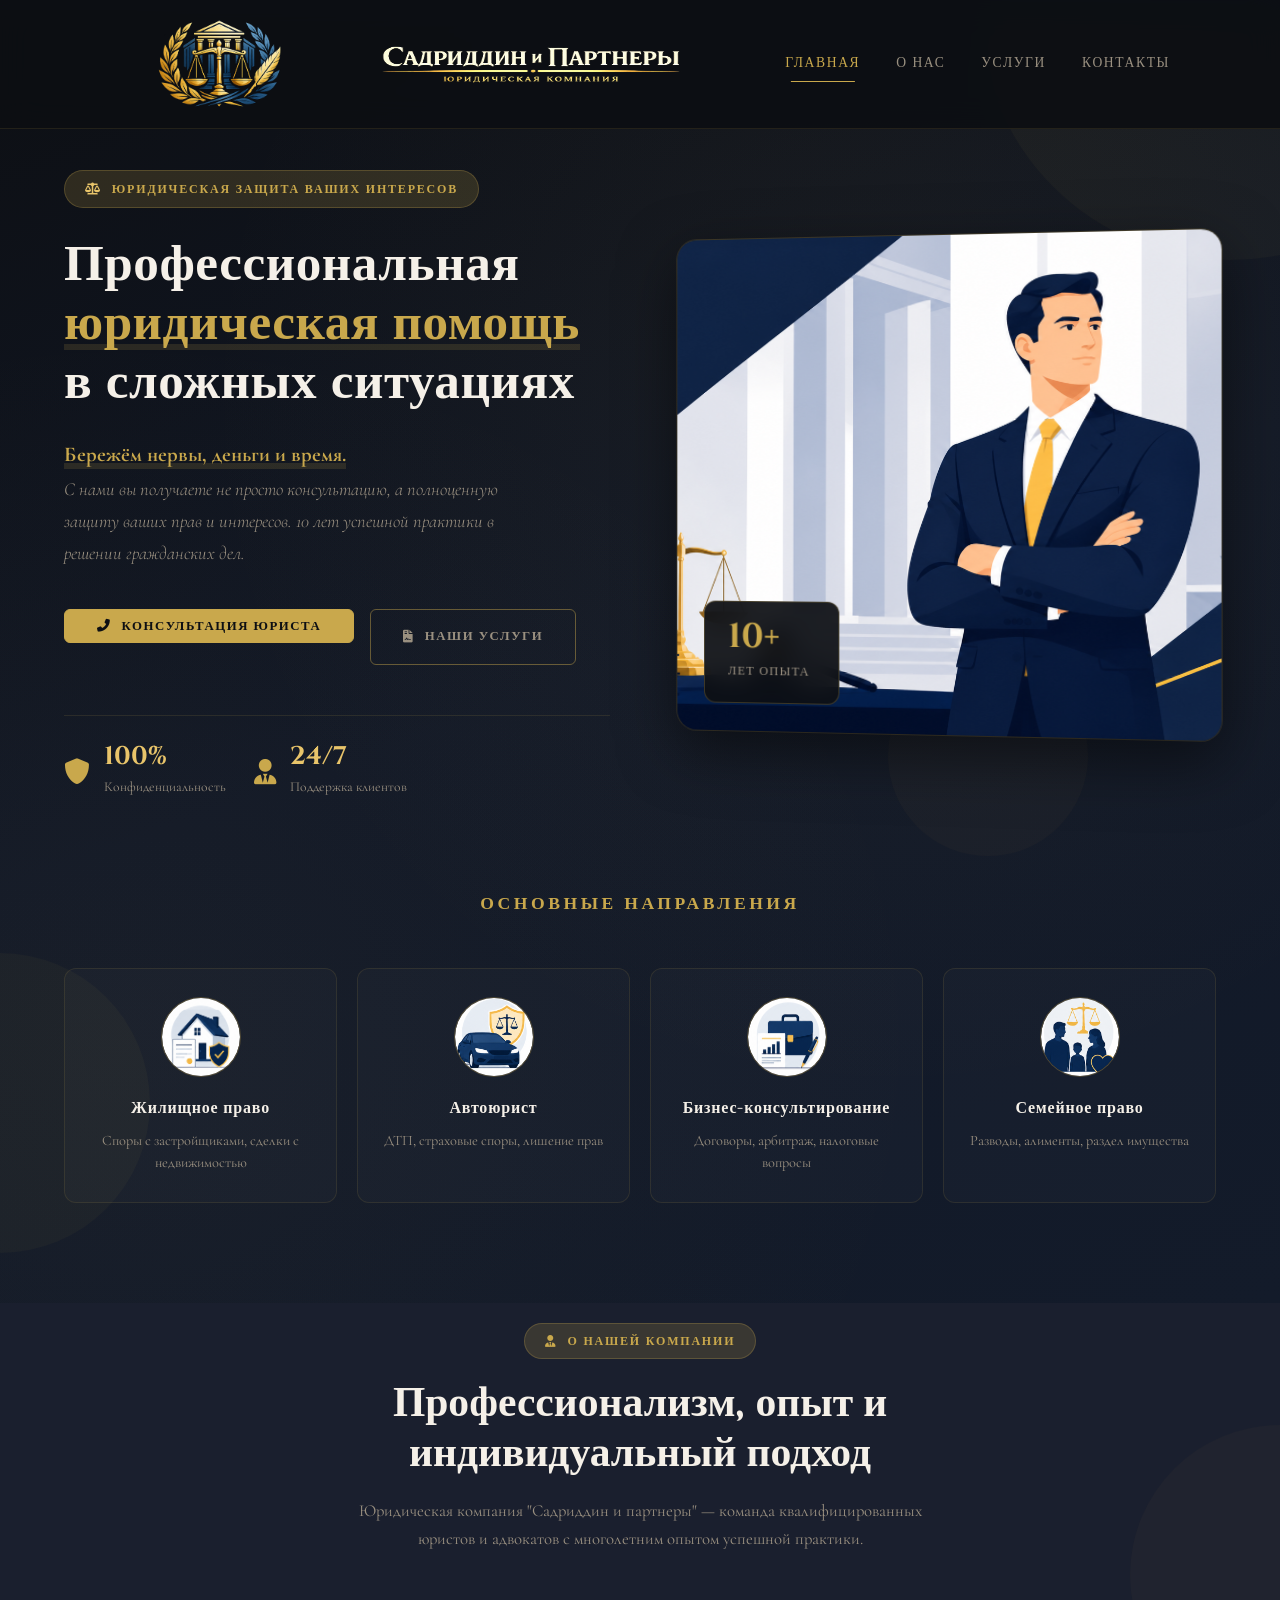
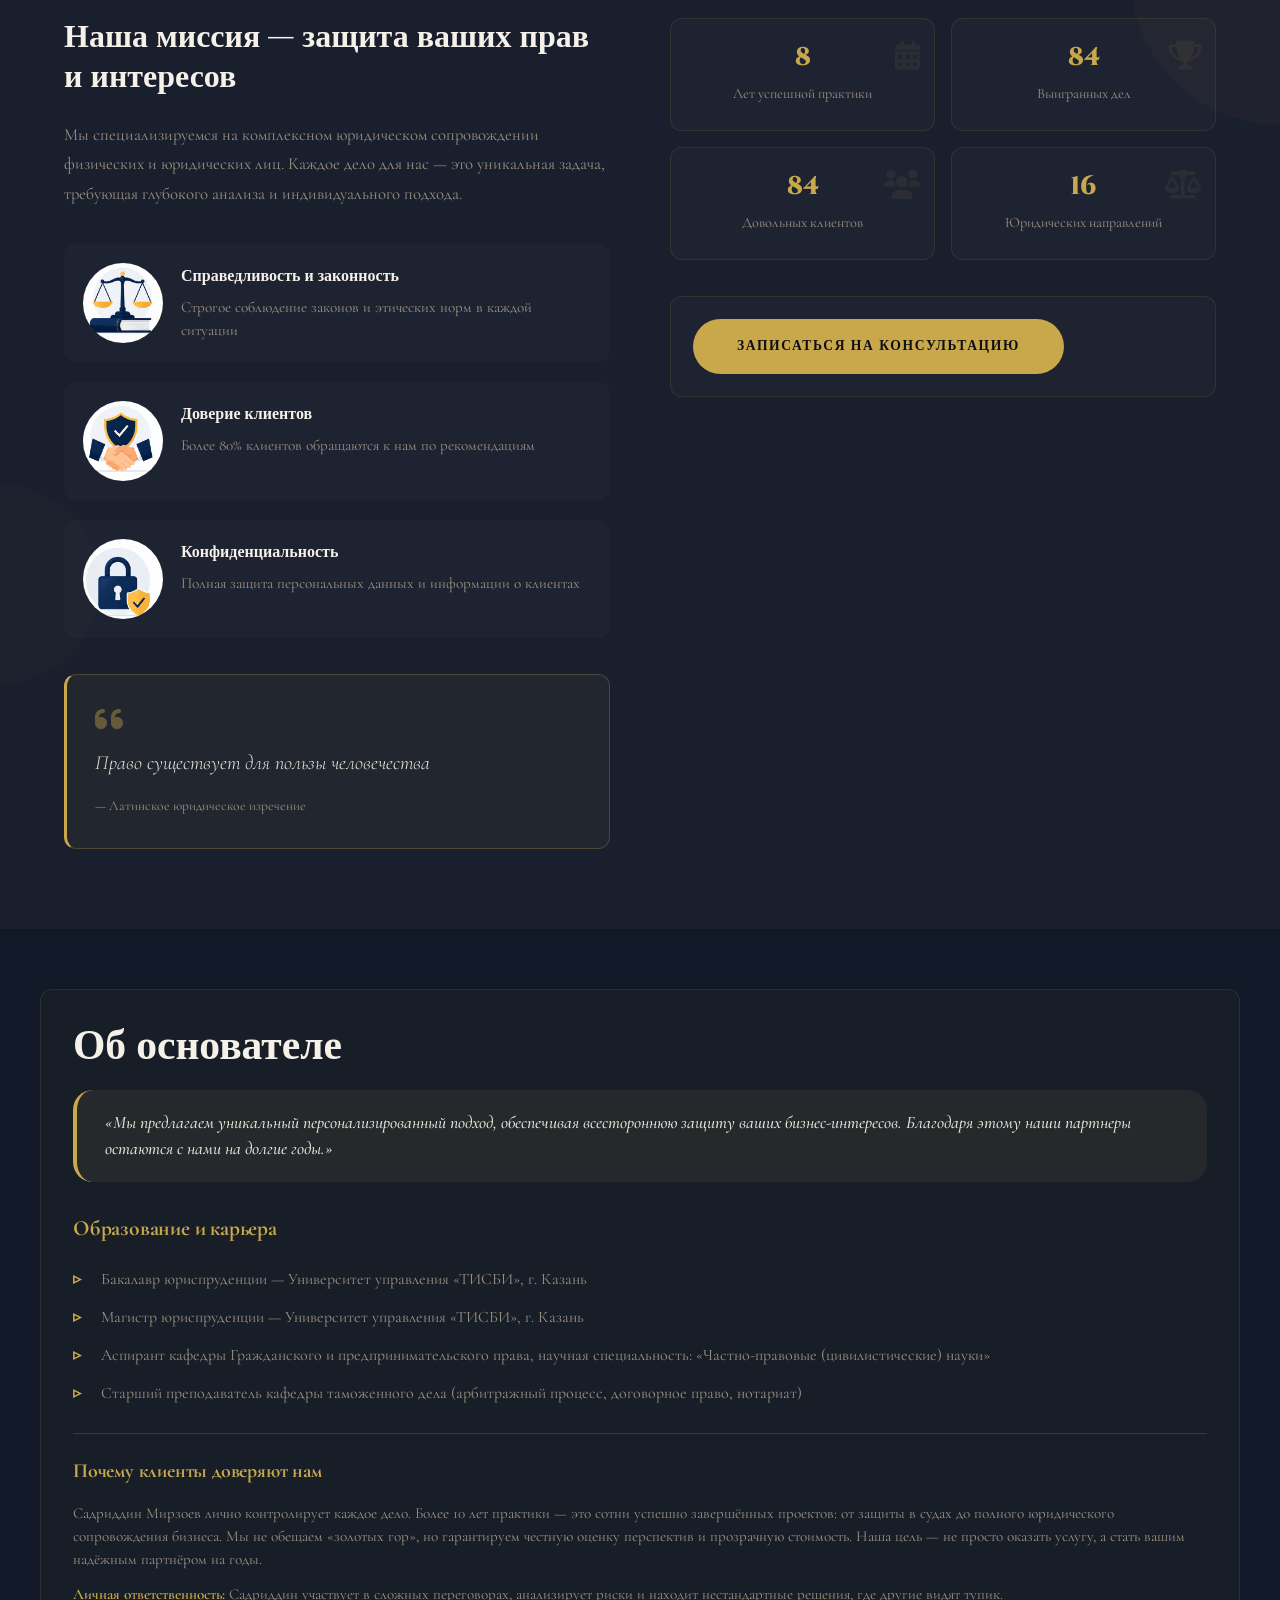
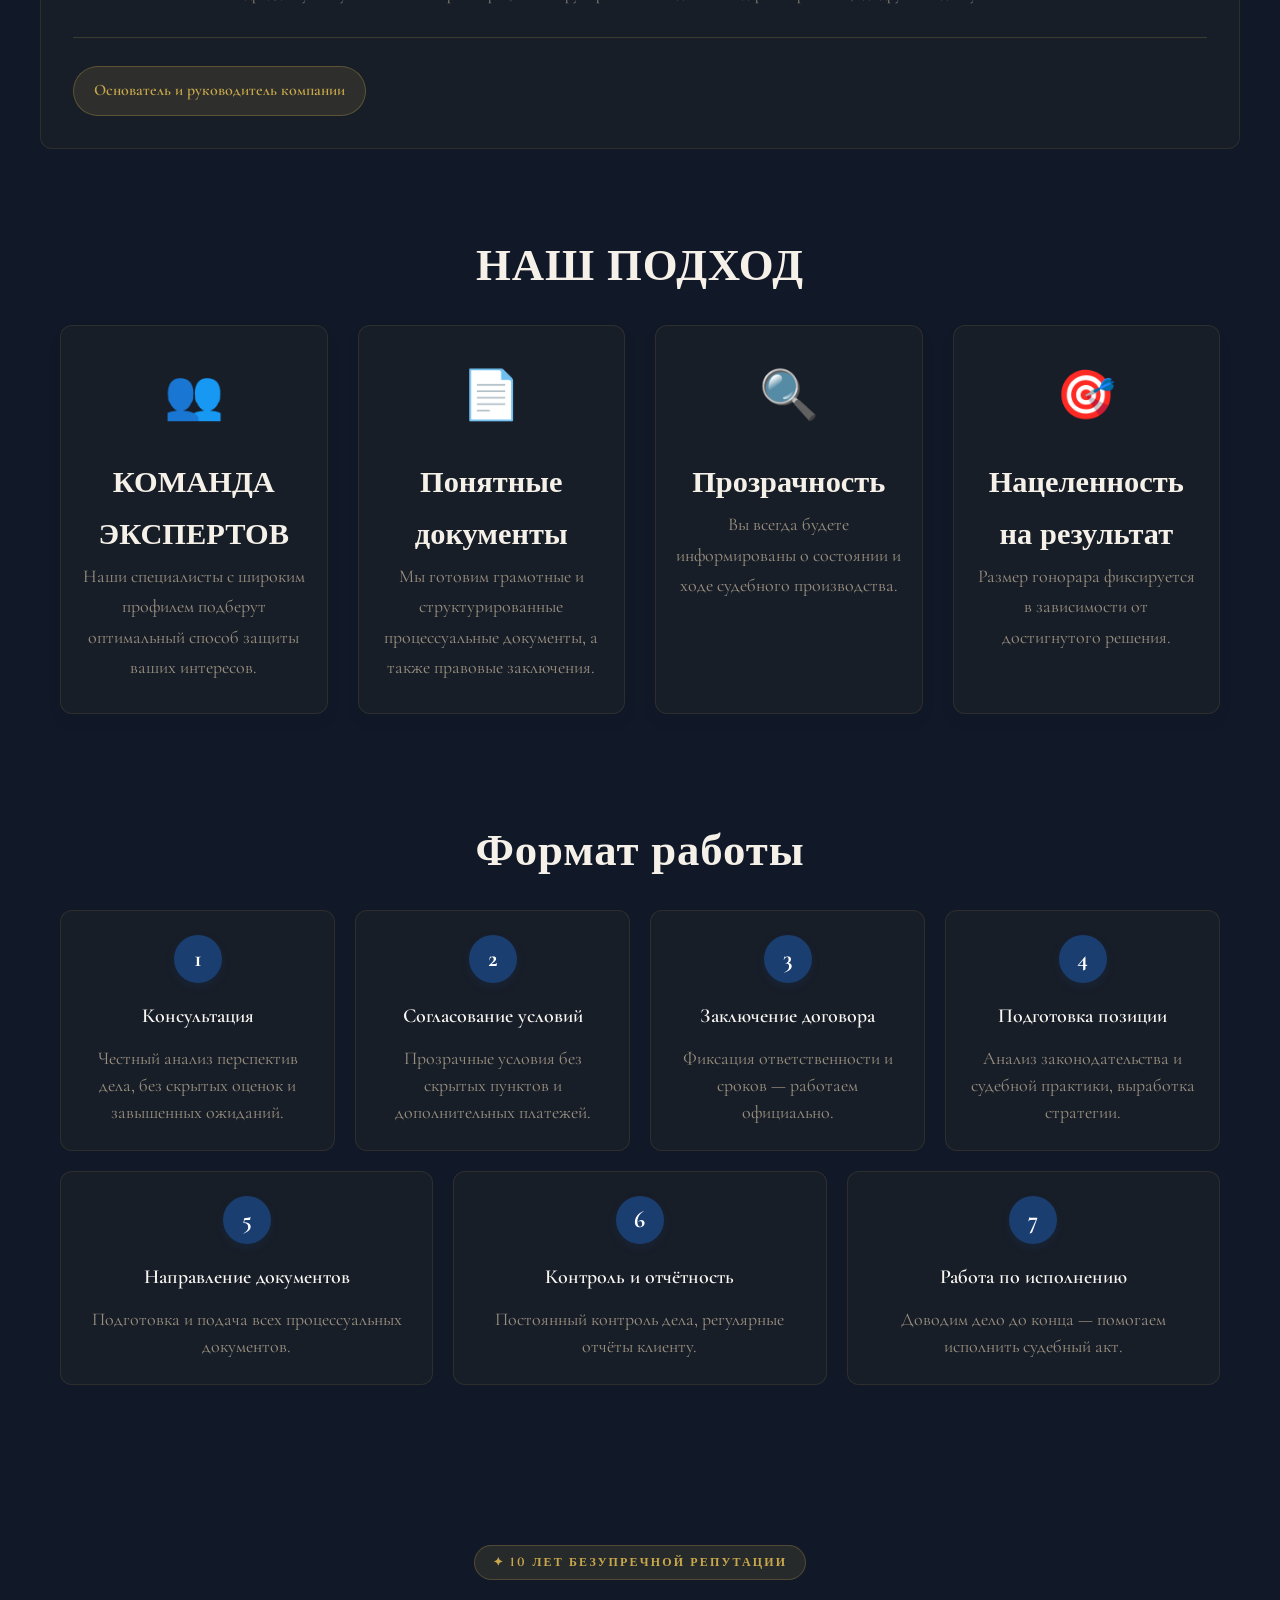
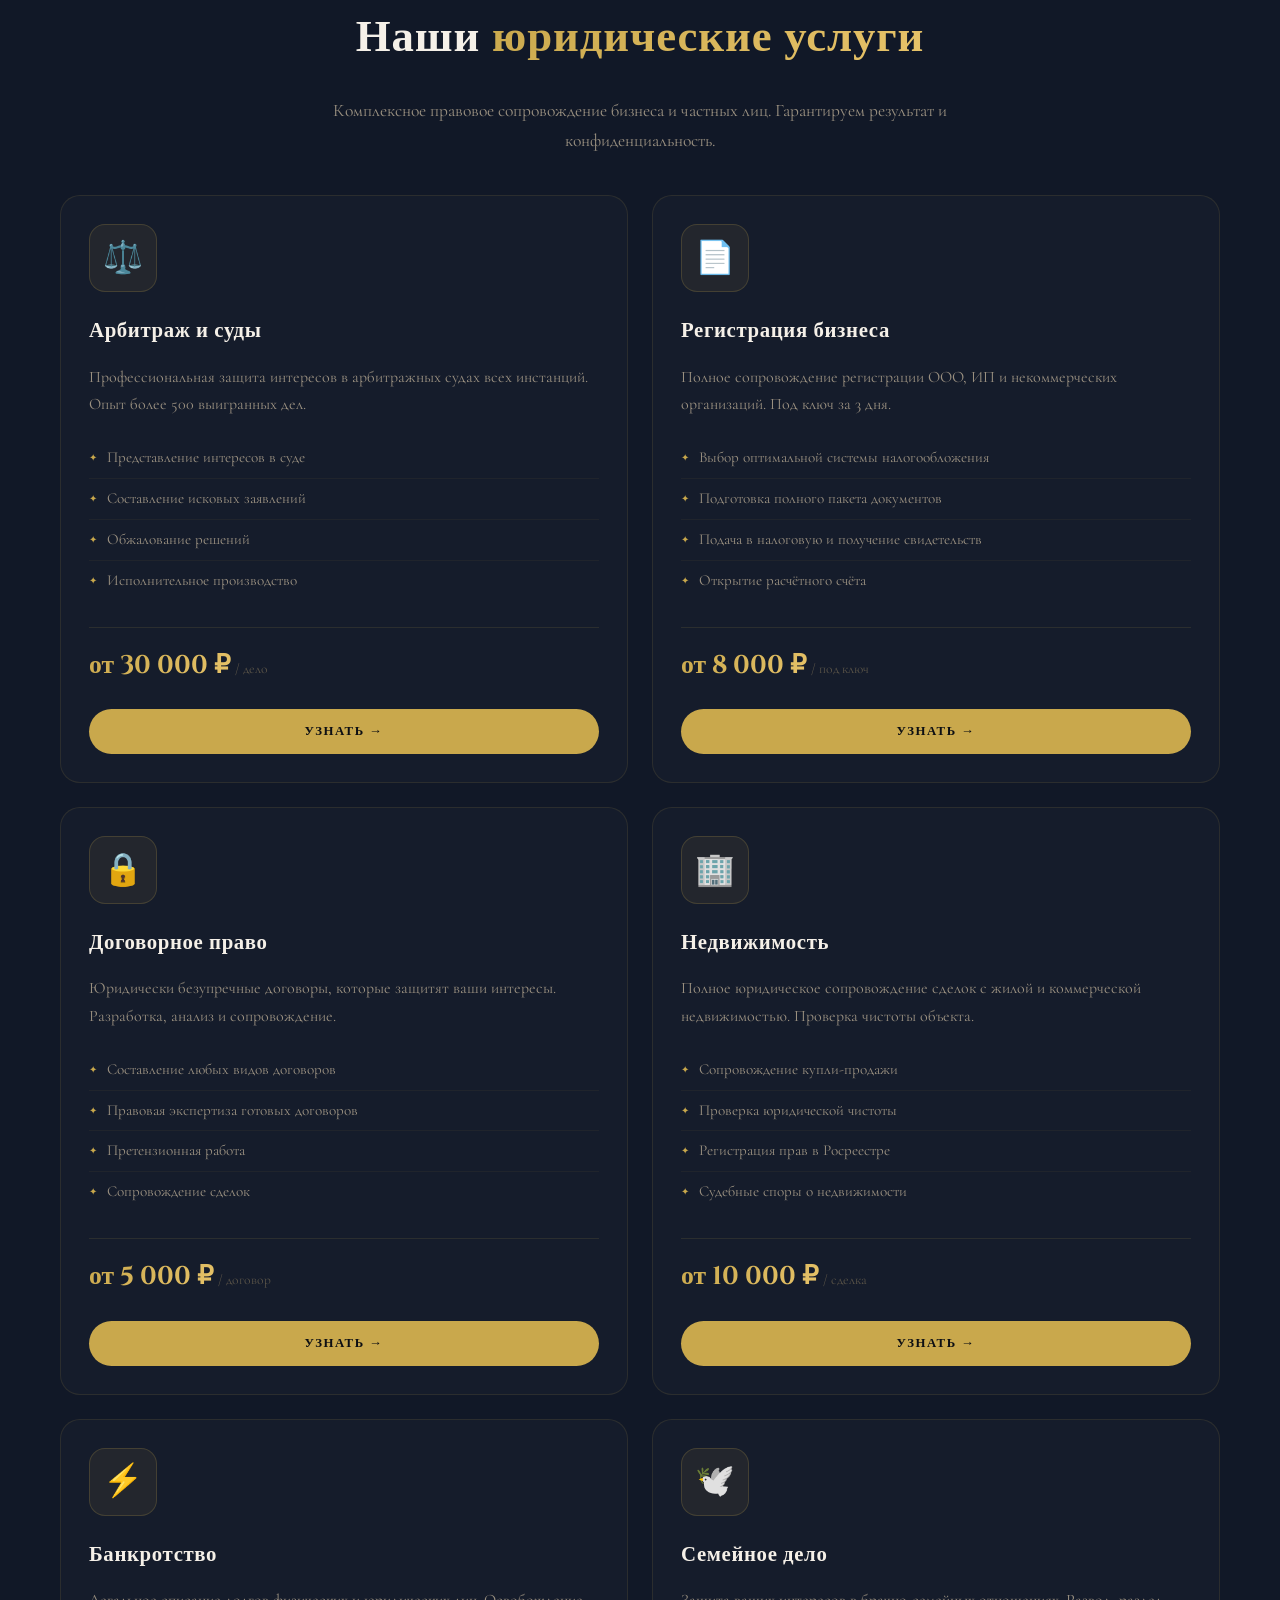
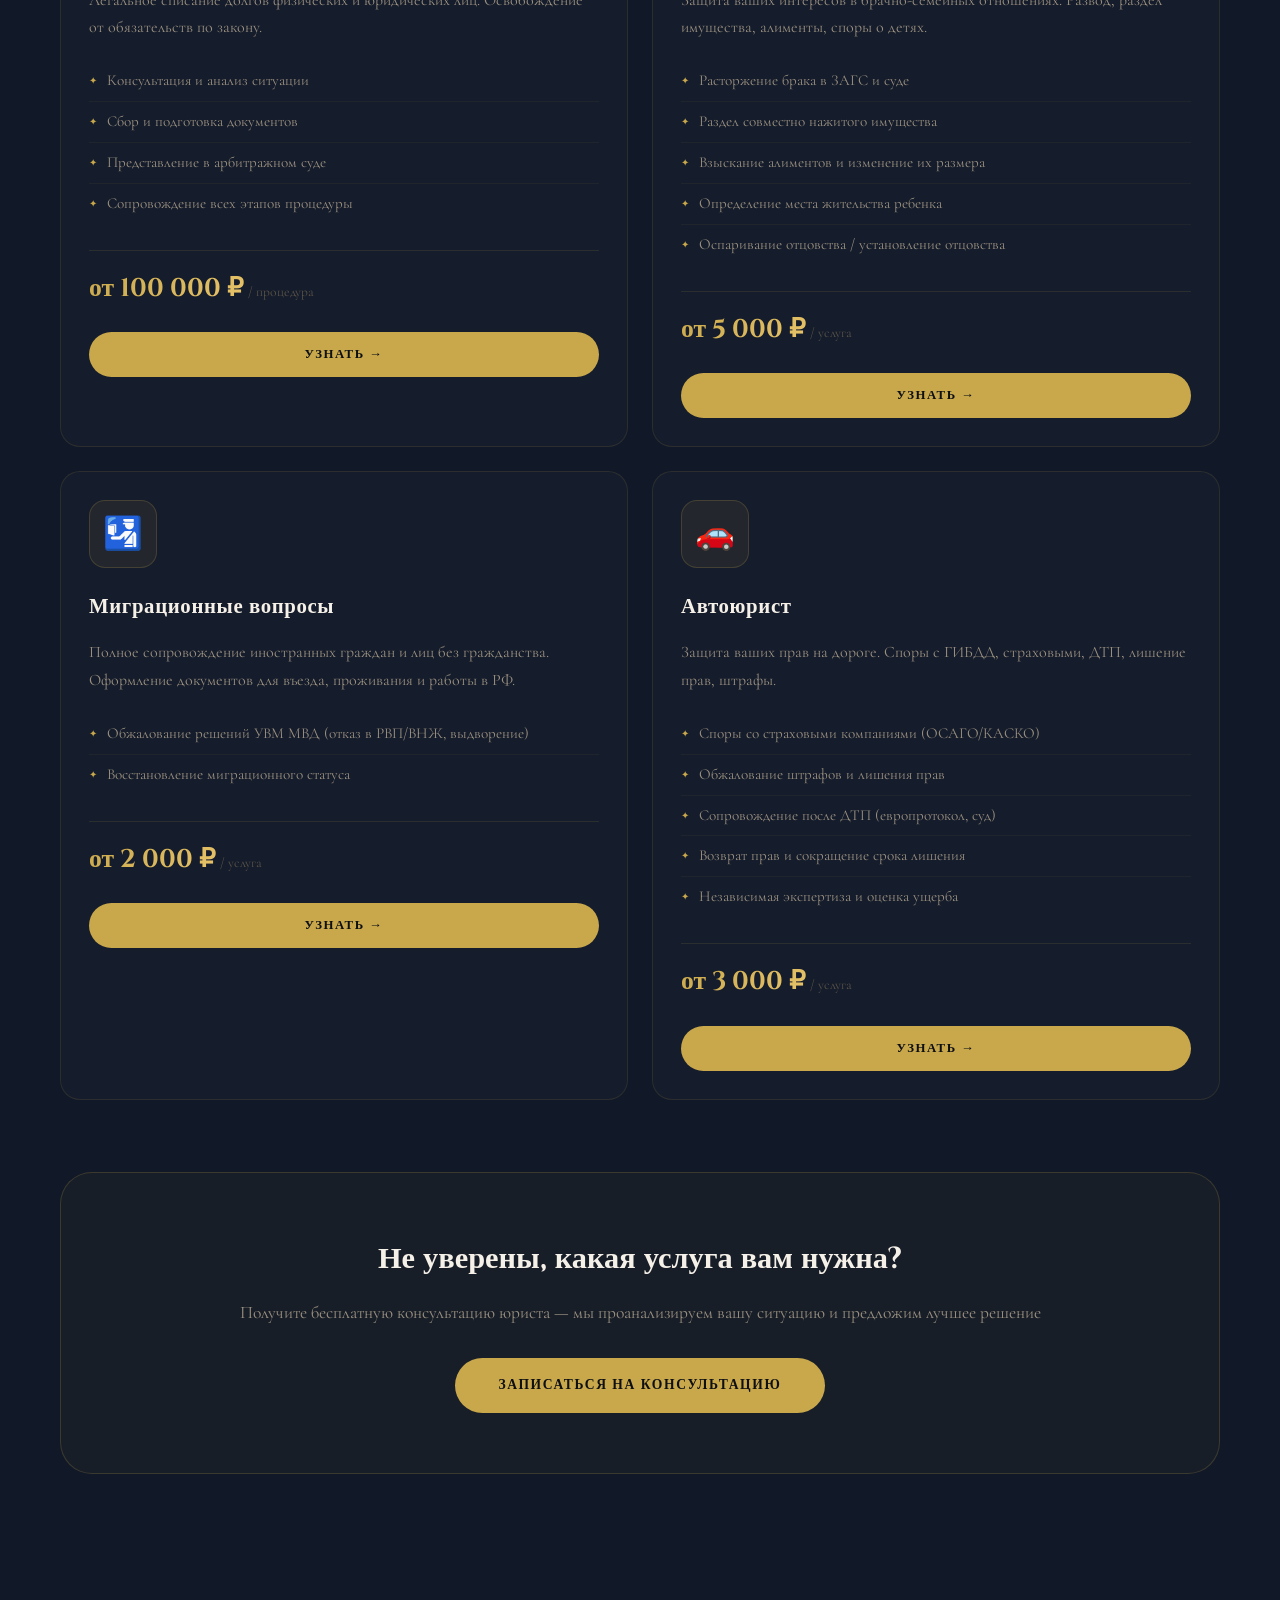
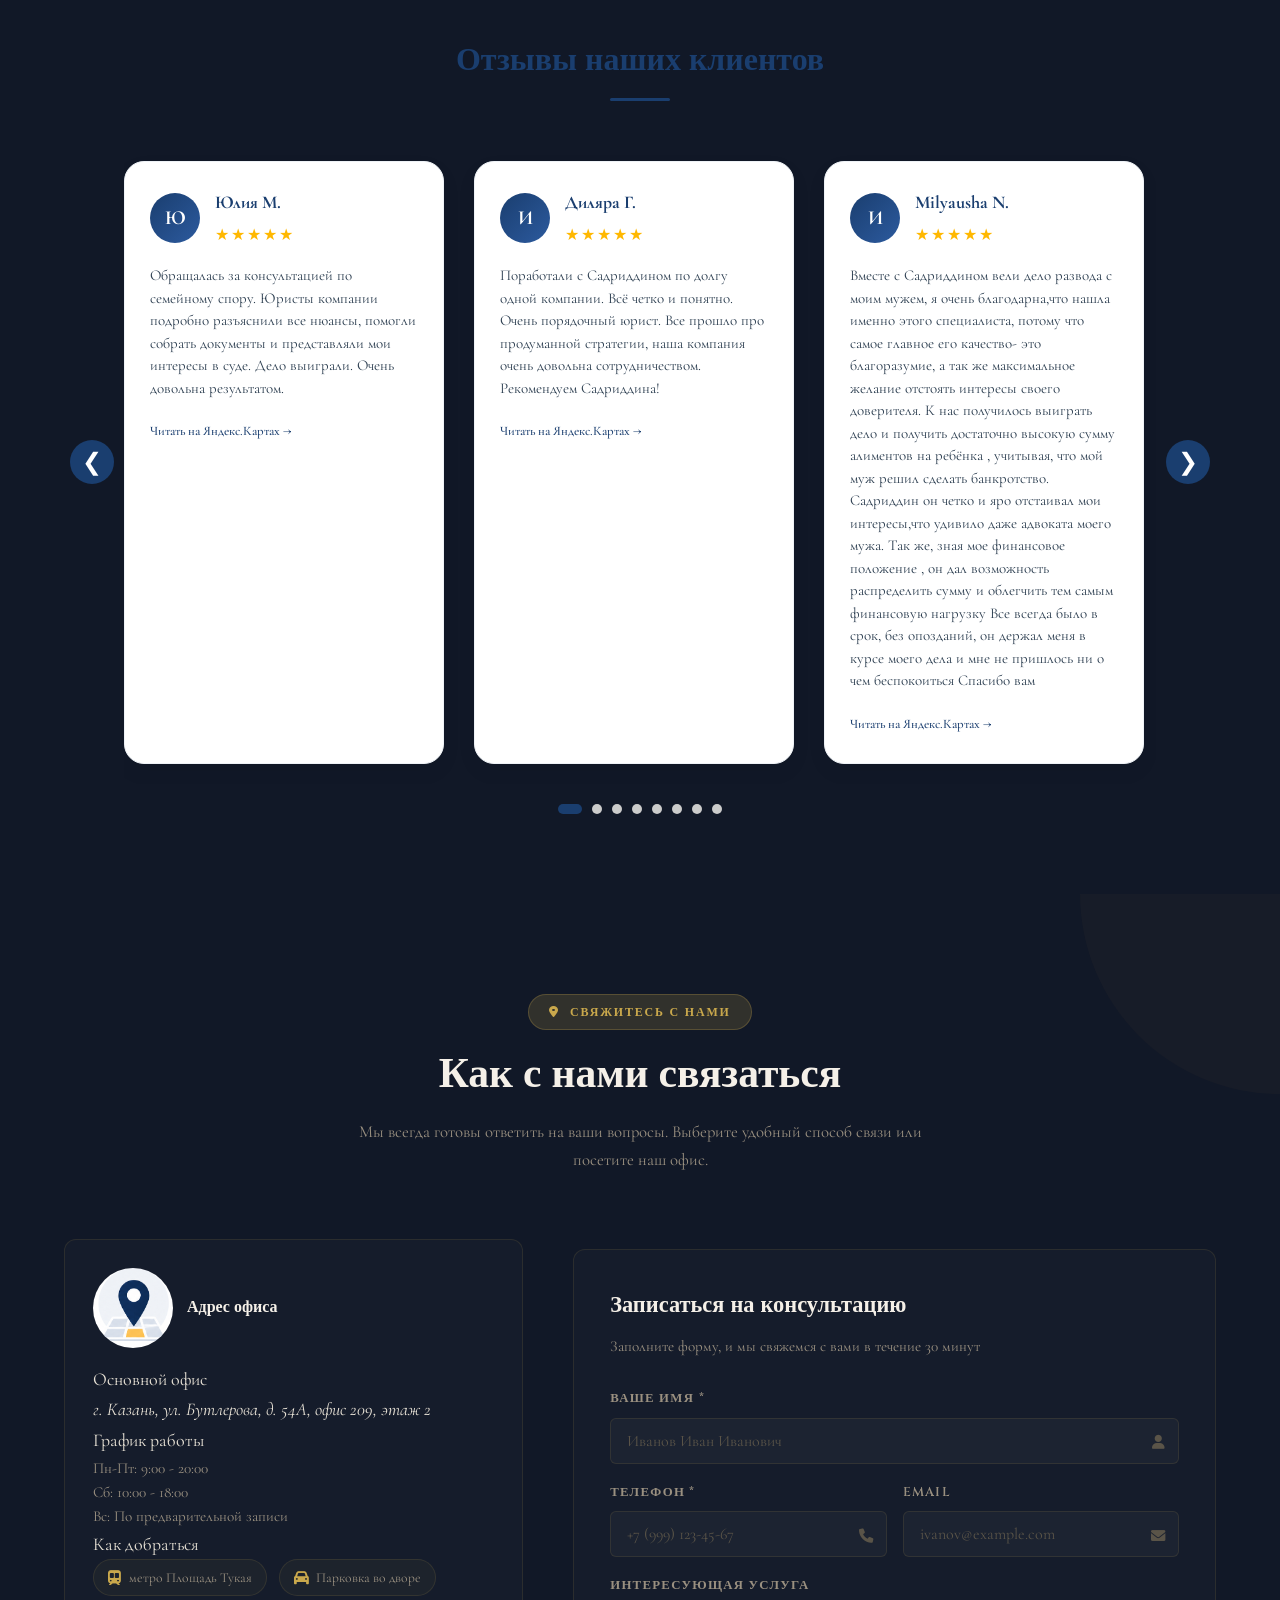
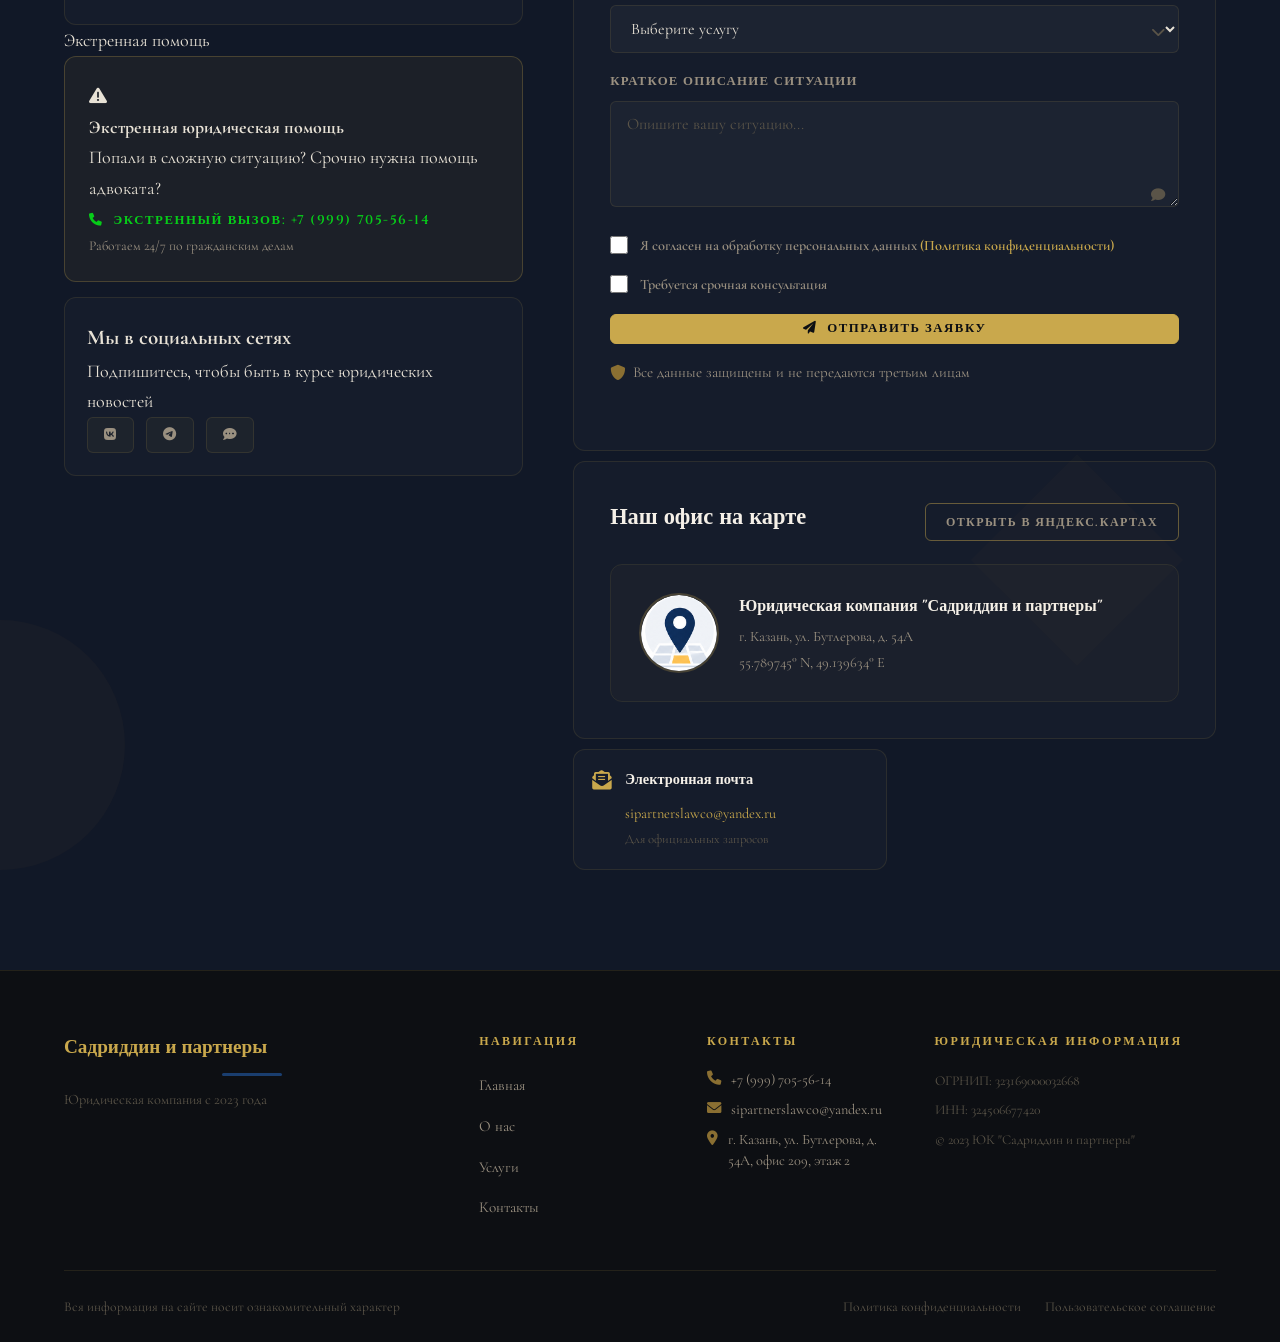
==== commit 8c0d4210: "latest:7" ====
--- a/index.html
+++ b/index.html
@@ -864,7 +864,7 @@
                             <input type="checkbox" id="privacy" name="privacy" required>
                             <label for="privacy">
                                 Я согласен на обработку персональных данных
-                                <a href="/pages/PRIVACY_POLICY.html">(Политика конфиденциальности)</a>
+                                <a href="./pages/PRIVACY_POLICY.html">(Политика конфиденциальности)</a>
                             </label>
                         </div>
                         
@@ -979,8 +979,8 @@
         <div class="footer__bottom">
             <p>Вся информация на сайте носит ознакомительный характер</p>
             <div class="footer__links">
-                <a href="/pages/PRIVACY_POLICY.html">Политика конфиденциальности</a>
-                <a href="/pages/USER_AGREEMENT.html">Пользовательское соглашение</a>
+                <a href="./pages/PRIVACY_POLICY.html">Политика конфиденциальности</a>
+                <a href="./pages/USER_AGREEMENT.html">Пользовательское соглашение</a>
                 <!-- <a href="/sitemap">Карта сайта</a> -->
             </div>
         </div>
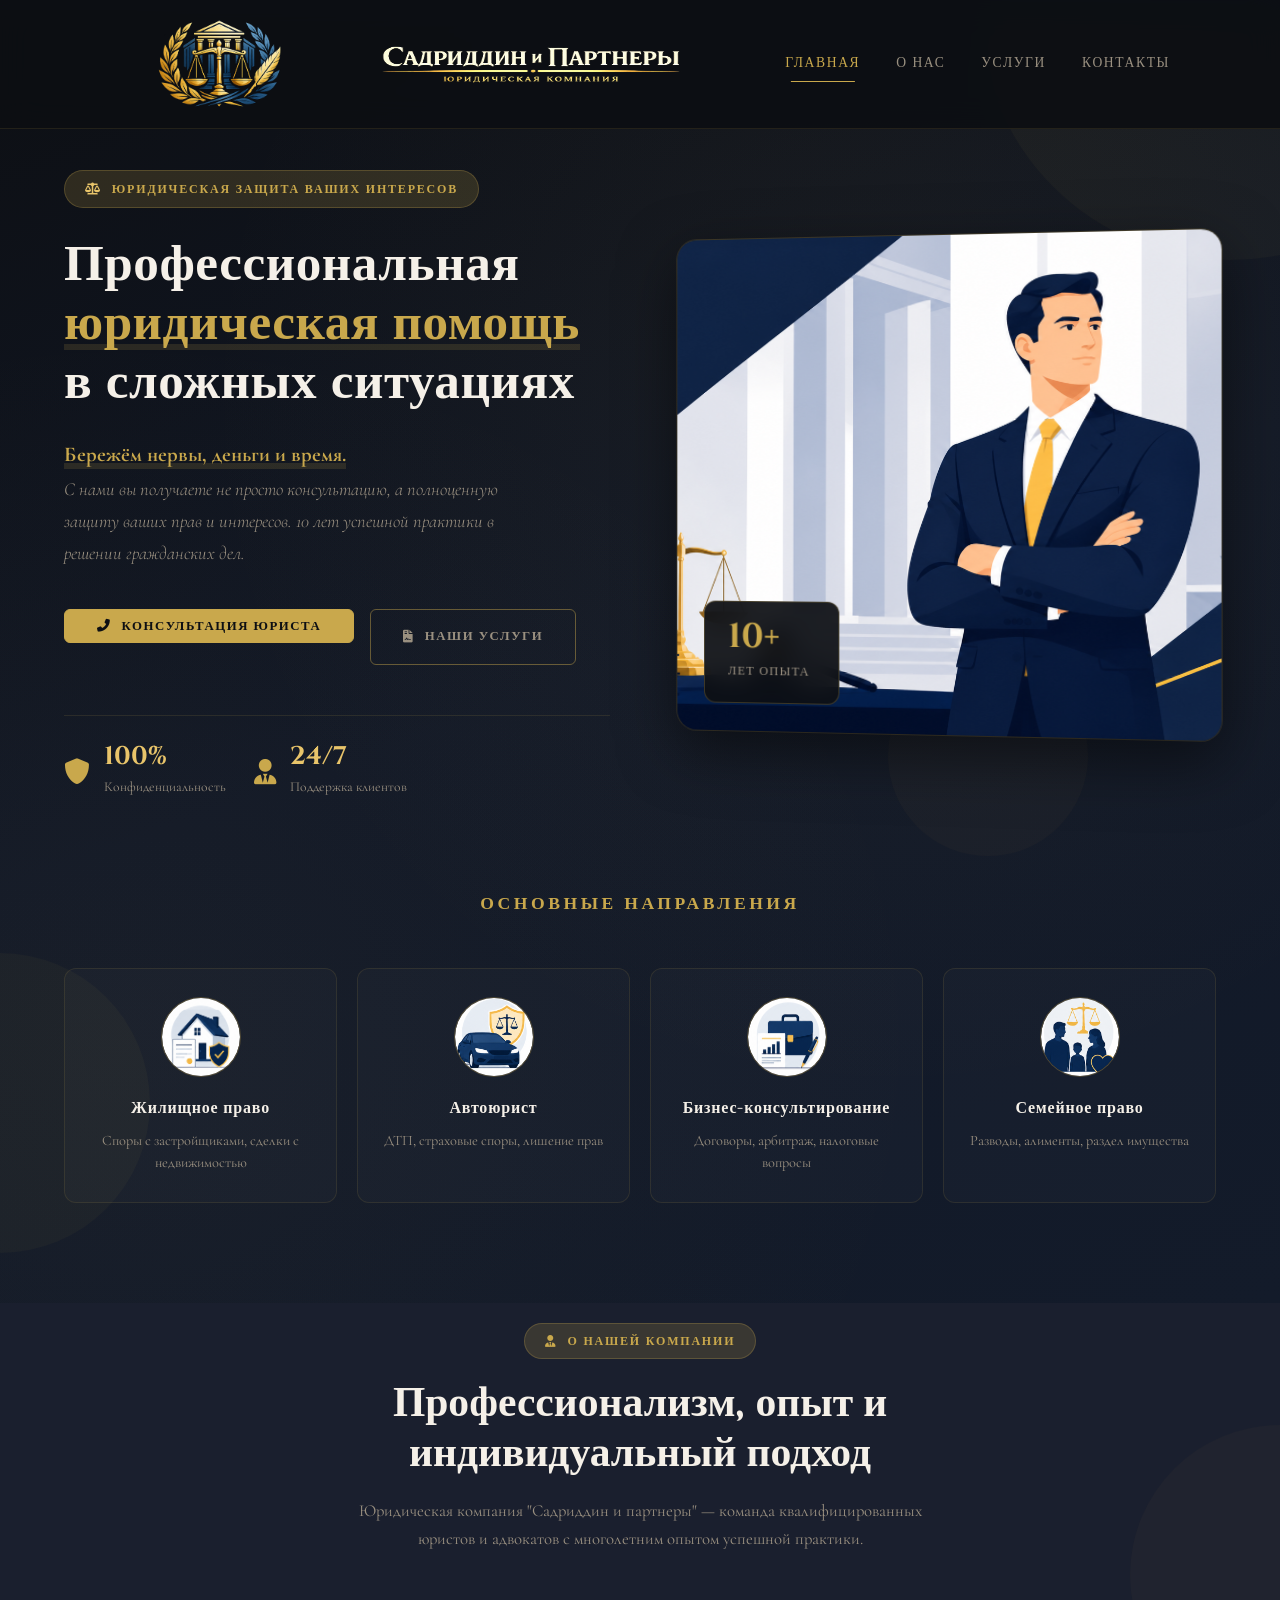
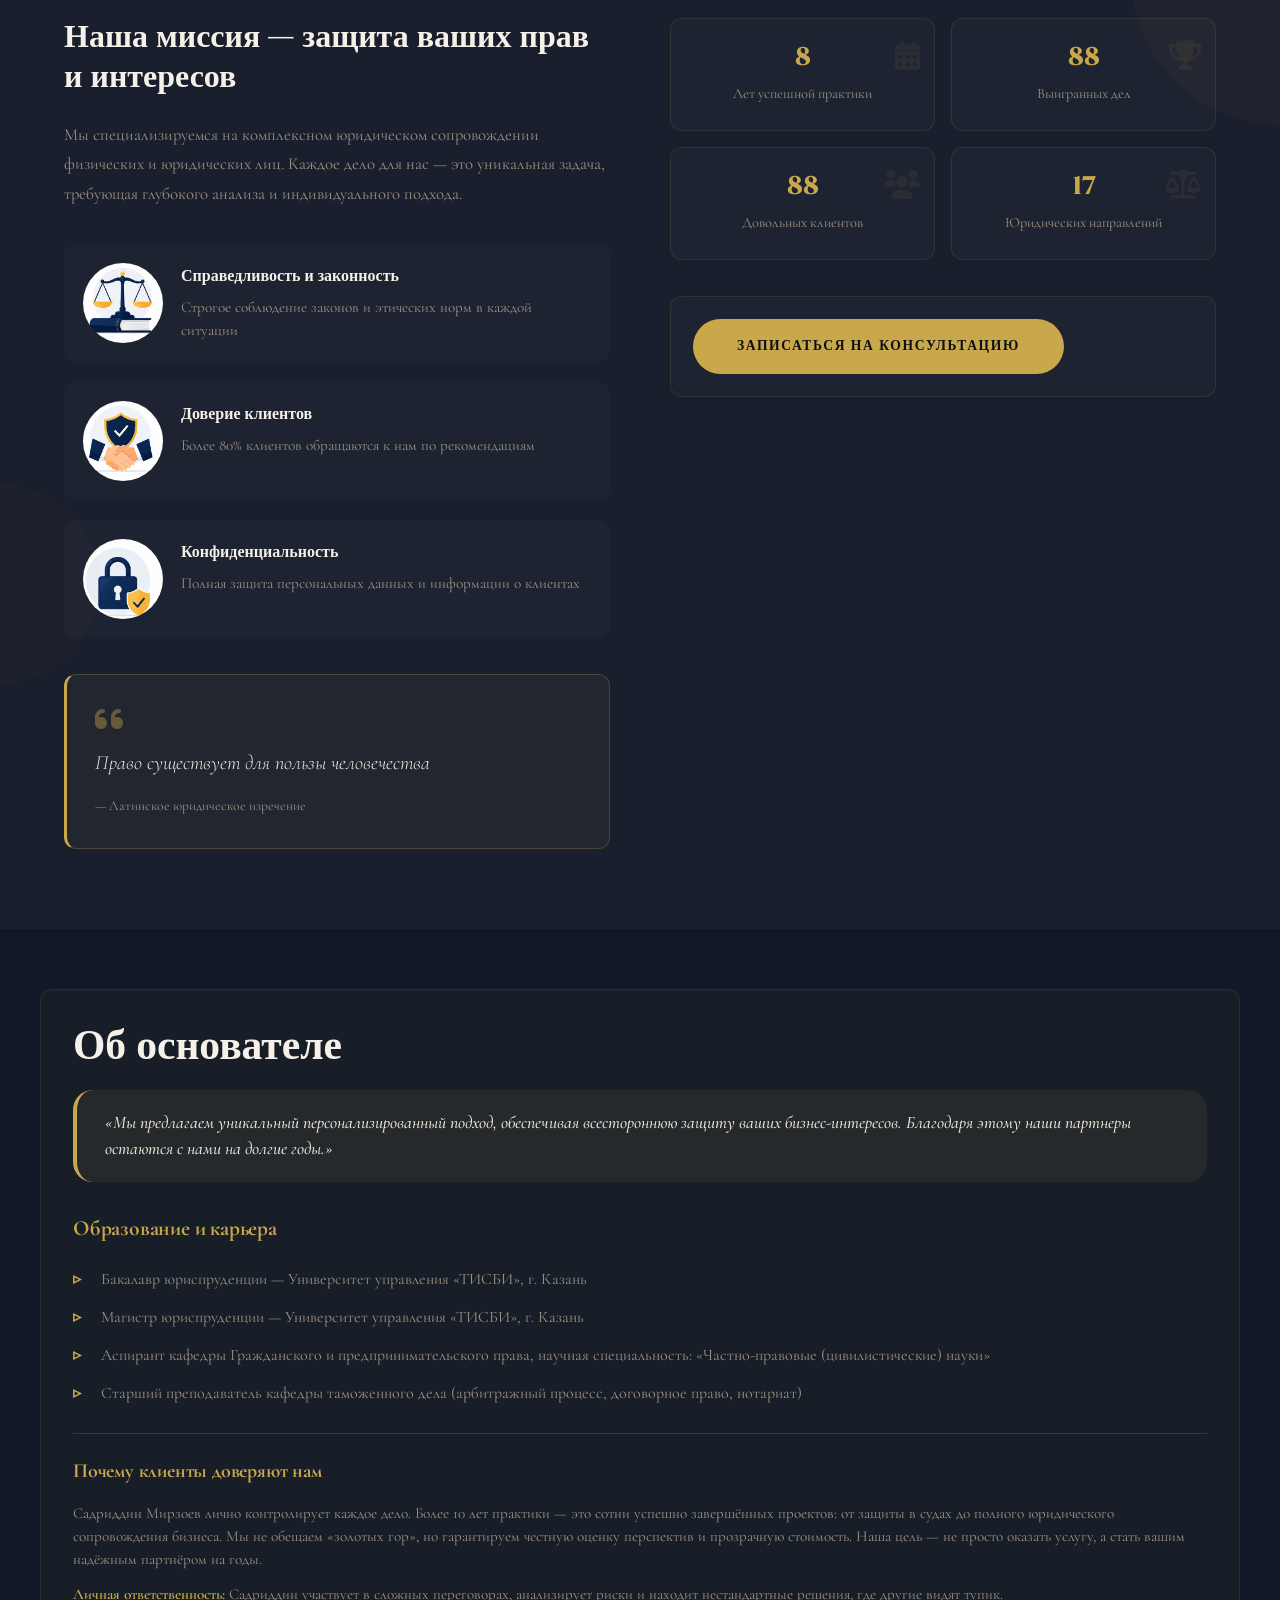
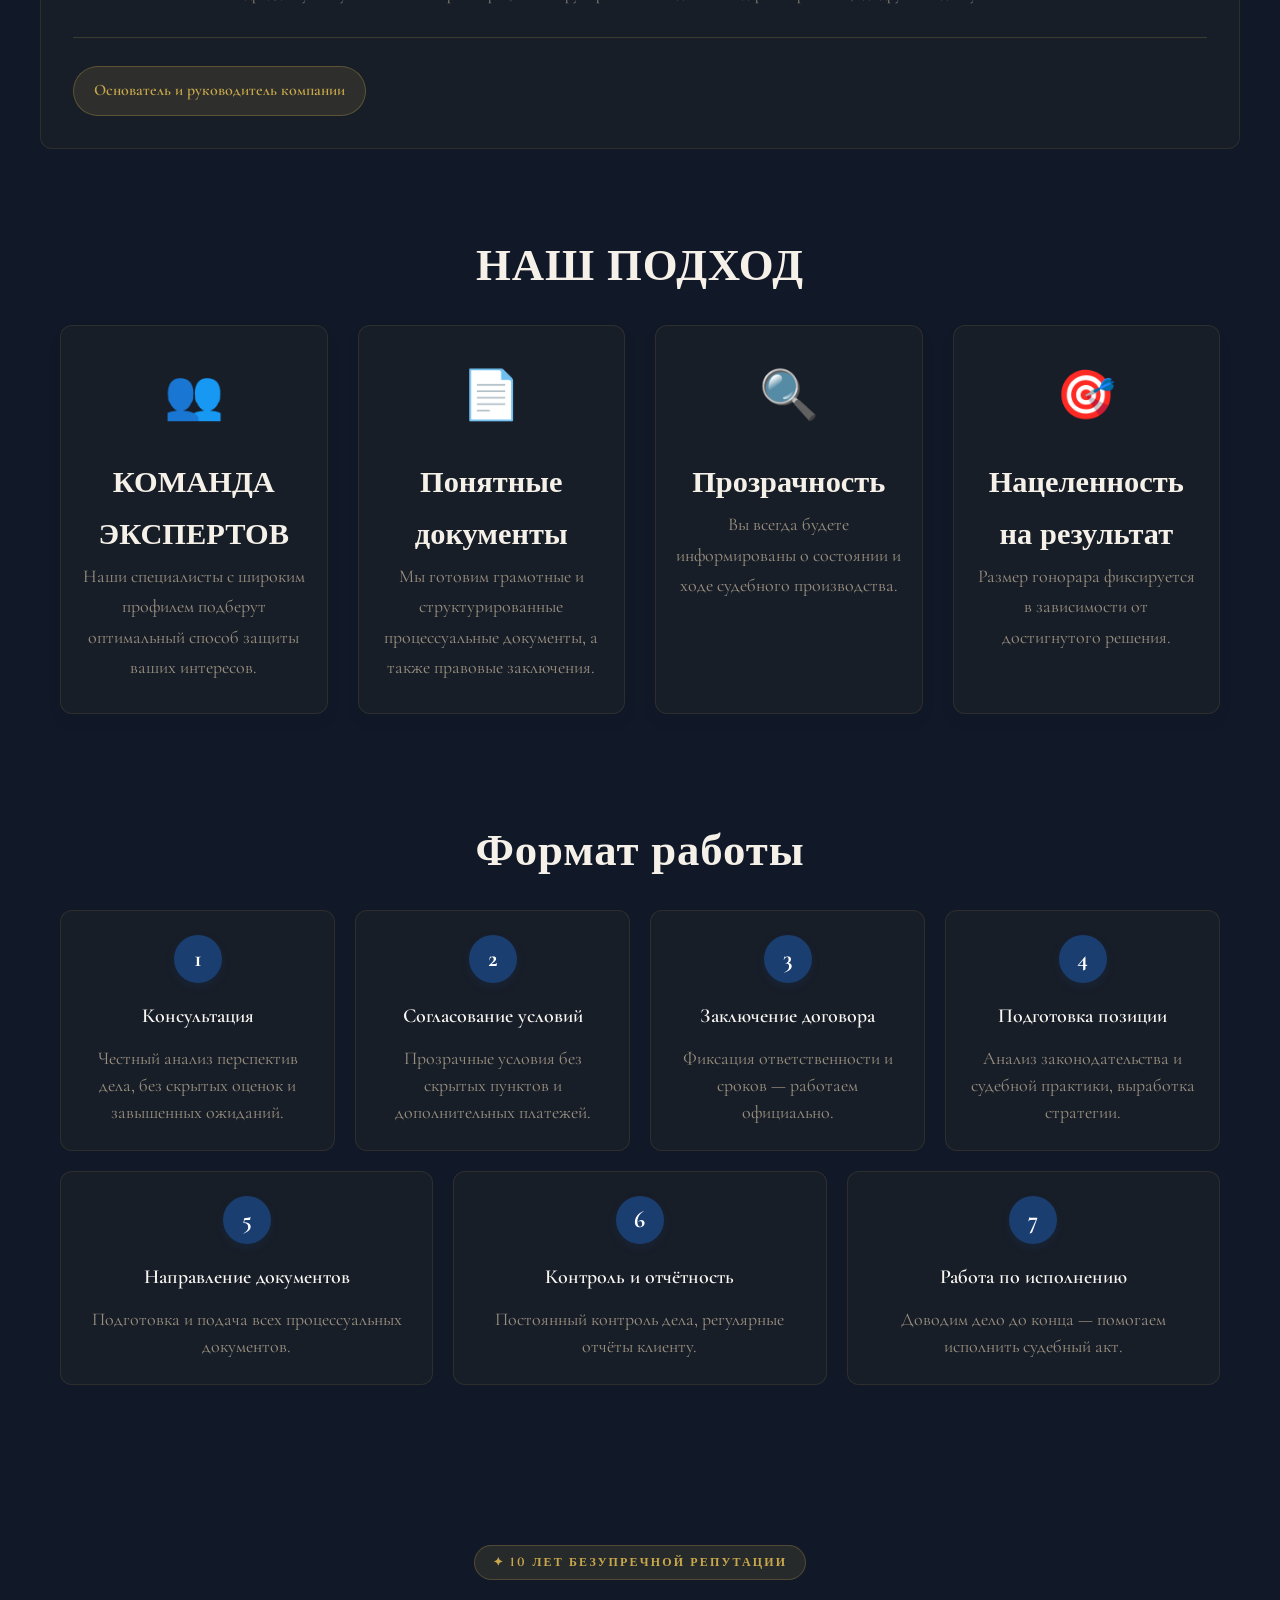
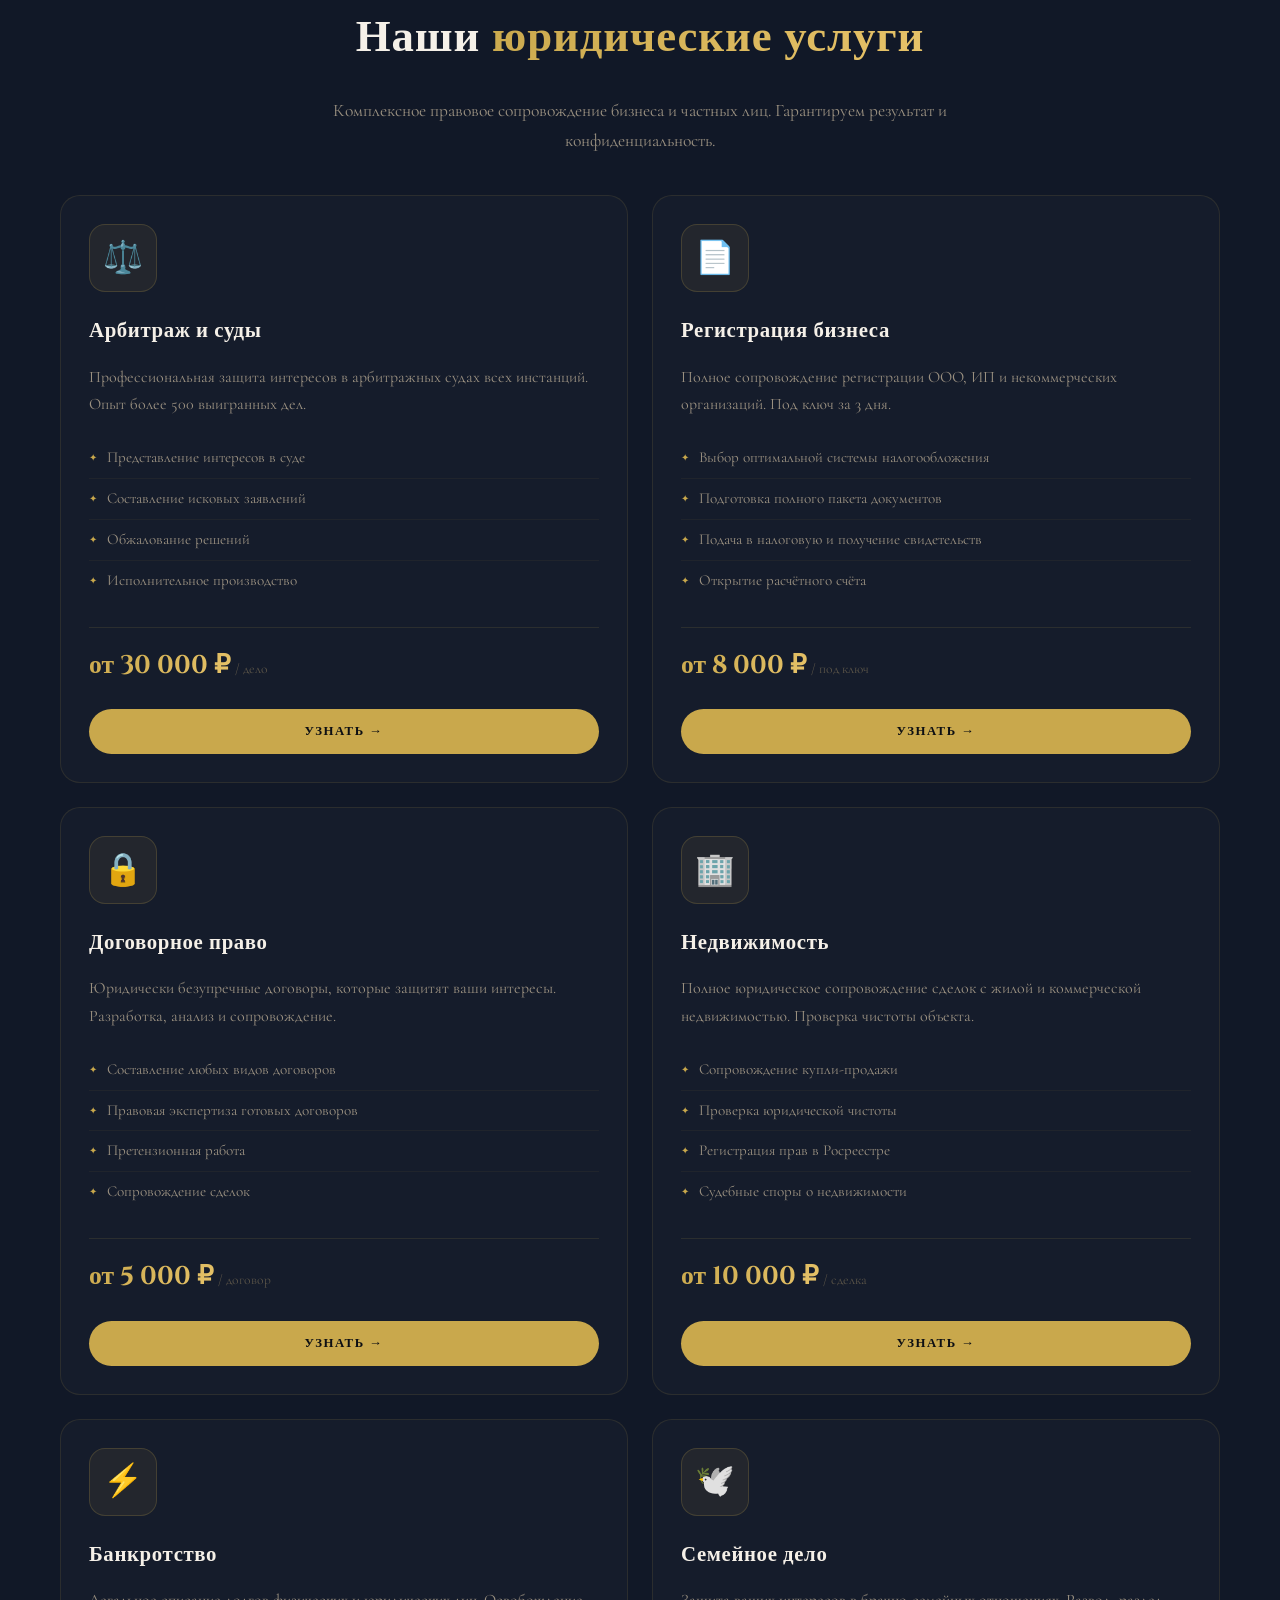
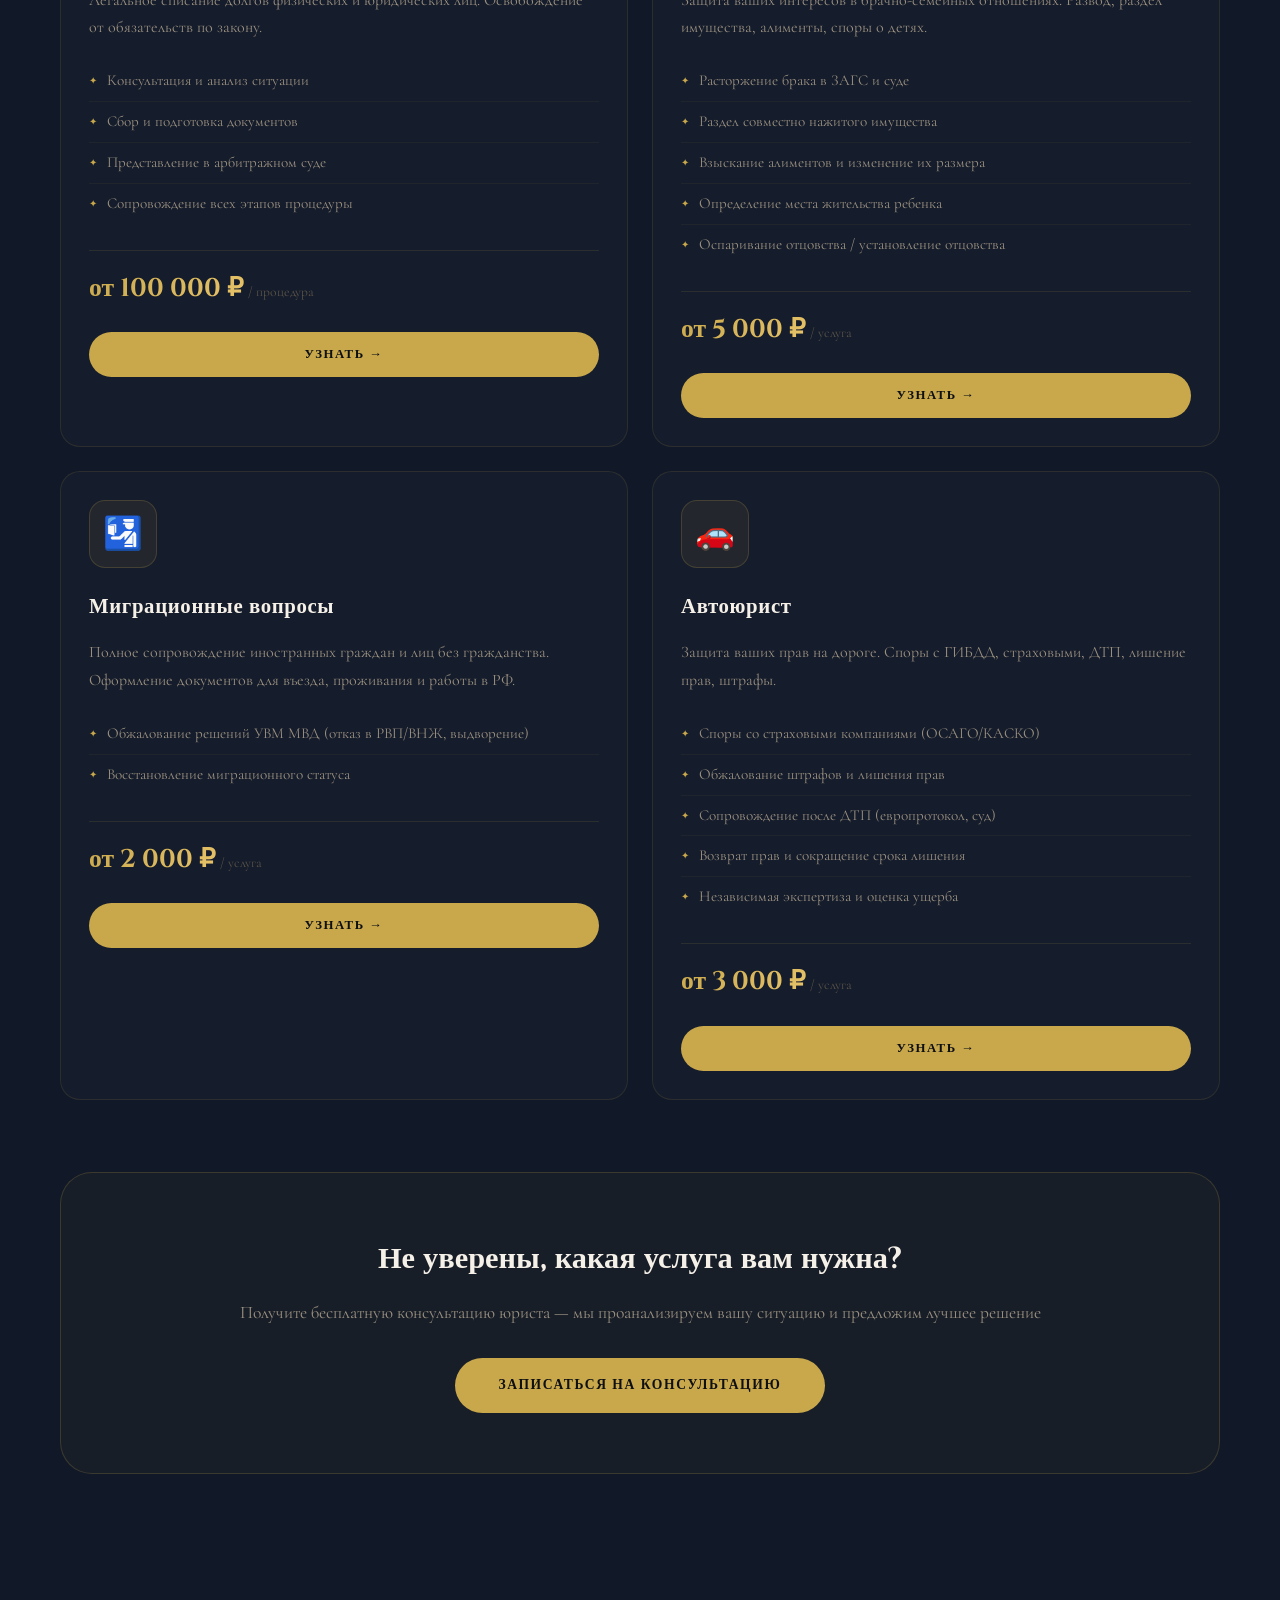
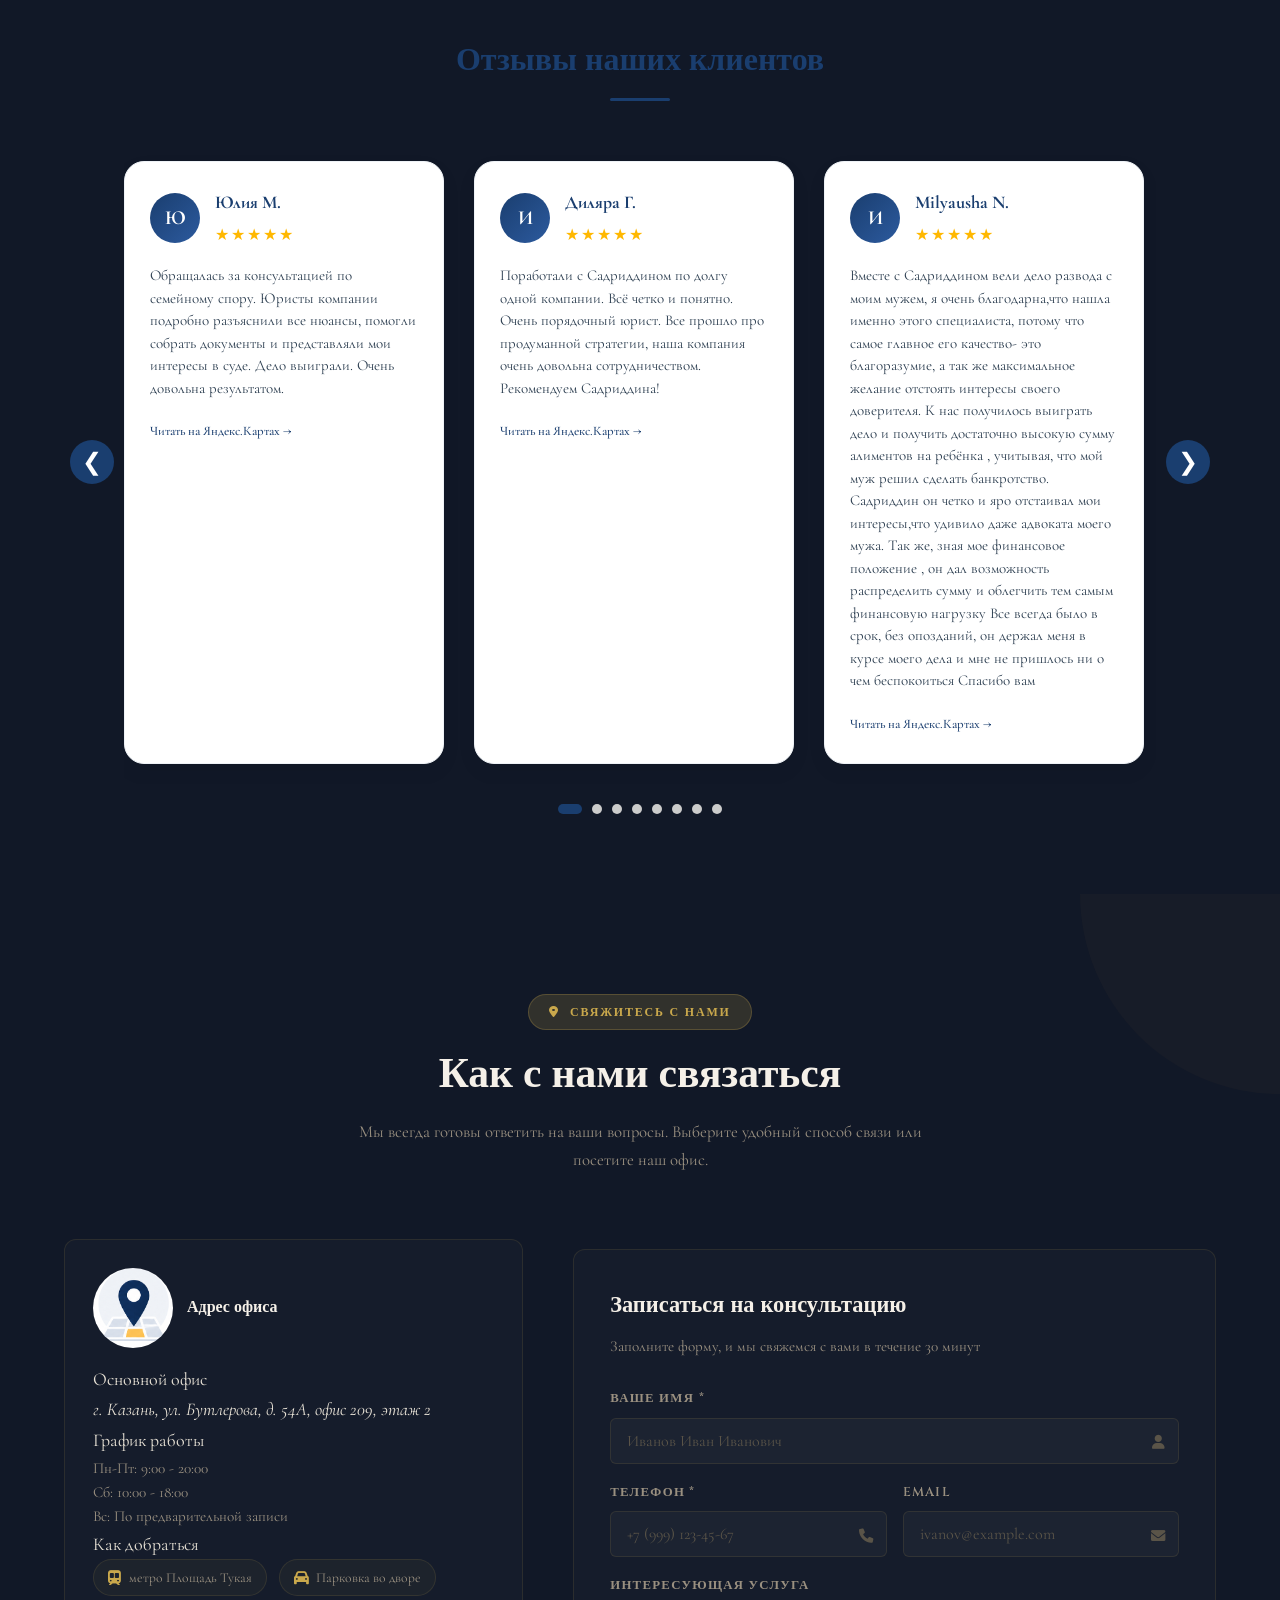
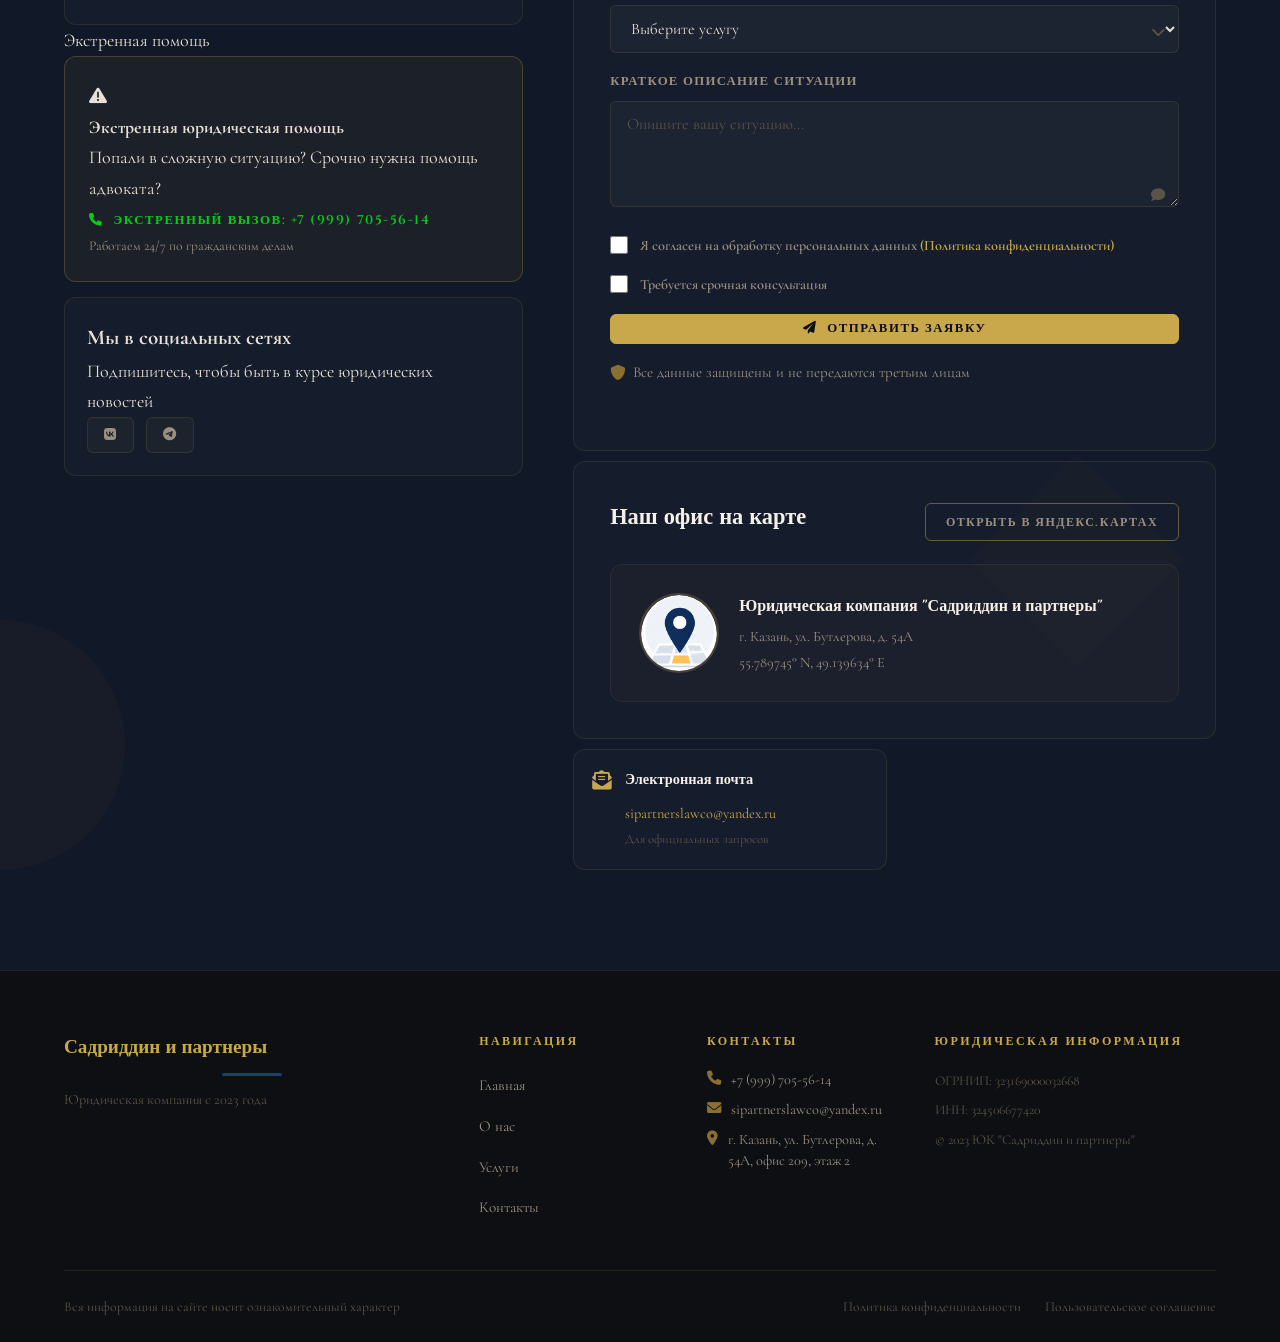
==== commit 70573663: "latest:8" ====
--- a/index.html
+++ b/index.html
@@ -792,17 +792,17 @@
     <p>Подпишитесь, чтобы быть в курсе юридических новостей</p>
     <div class="social-links">
         <!-- VK -->
-        <a href="#" class="social-link" aria-label="ВКонтакте" target="_blank" rel="noopener noreferrer">
+        <a href="https://vk.com/mir_zo_ev" class="social-link" aria-label="ВКонтакте" target="_blank" rel="noopener noreferrer">
             <i class="fab fa-vk"></i>
         </a>
         <!-- Telegram -->
-        <a href="#" class="social-link" aria-label="Telegram" target="_blank" rel="noopener noreferrer">
+        <a href="https://t.me/mirzoevsadriddin" class="social-link" aria-label="Telegram" target="_blank" rel="noopener noreferrer">
             <i class="fab fa-telegram"></i>
         </a>
-        <!-- Max (вы сможете заменить иконку и ссылку) -->
+        <!-- Max (вы сможете заменить иконку и ссылку)
         <a href="#" class="social-link" aria-label="Max" target="_blank" rel="noopener noreferrer">
             <i class="fas fa-comment-dots"></i>
-        </a>
+        </a> -->
     </div>
 </div>
             </div>
